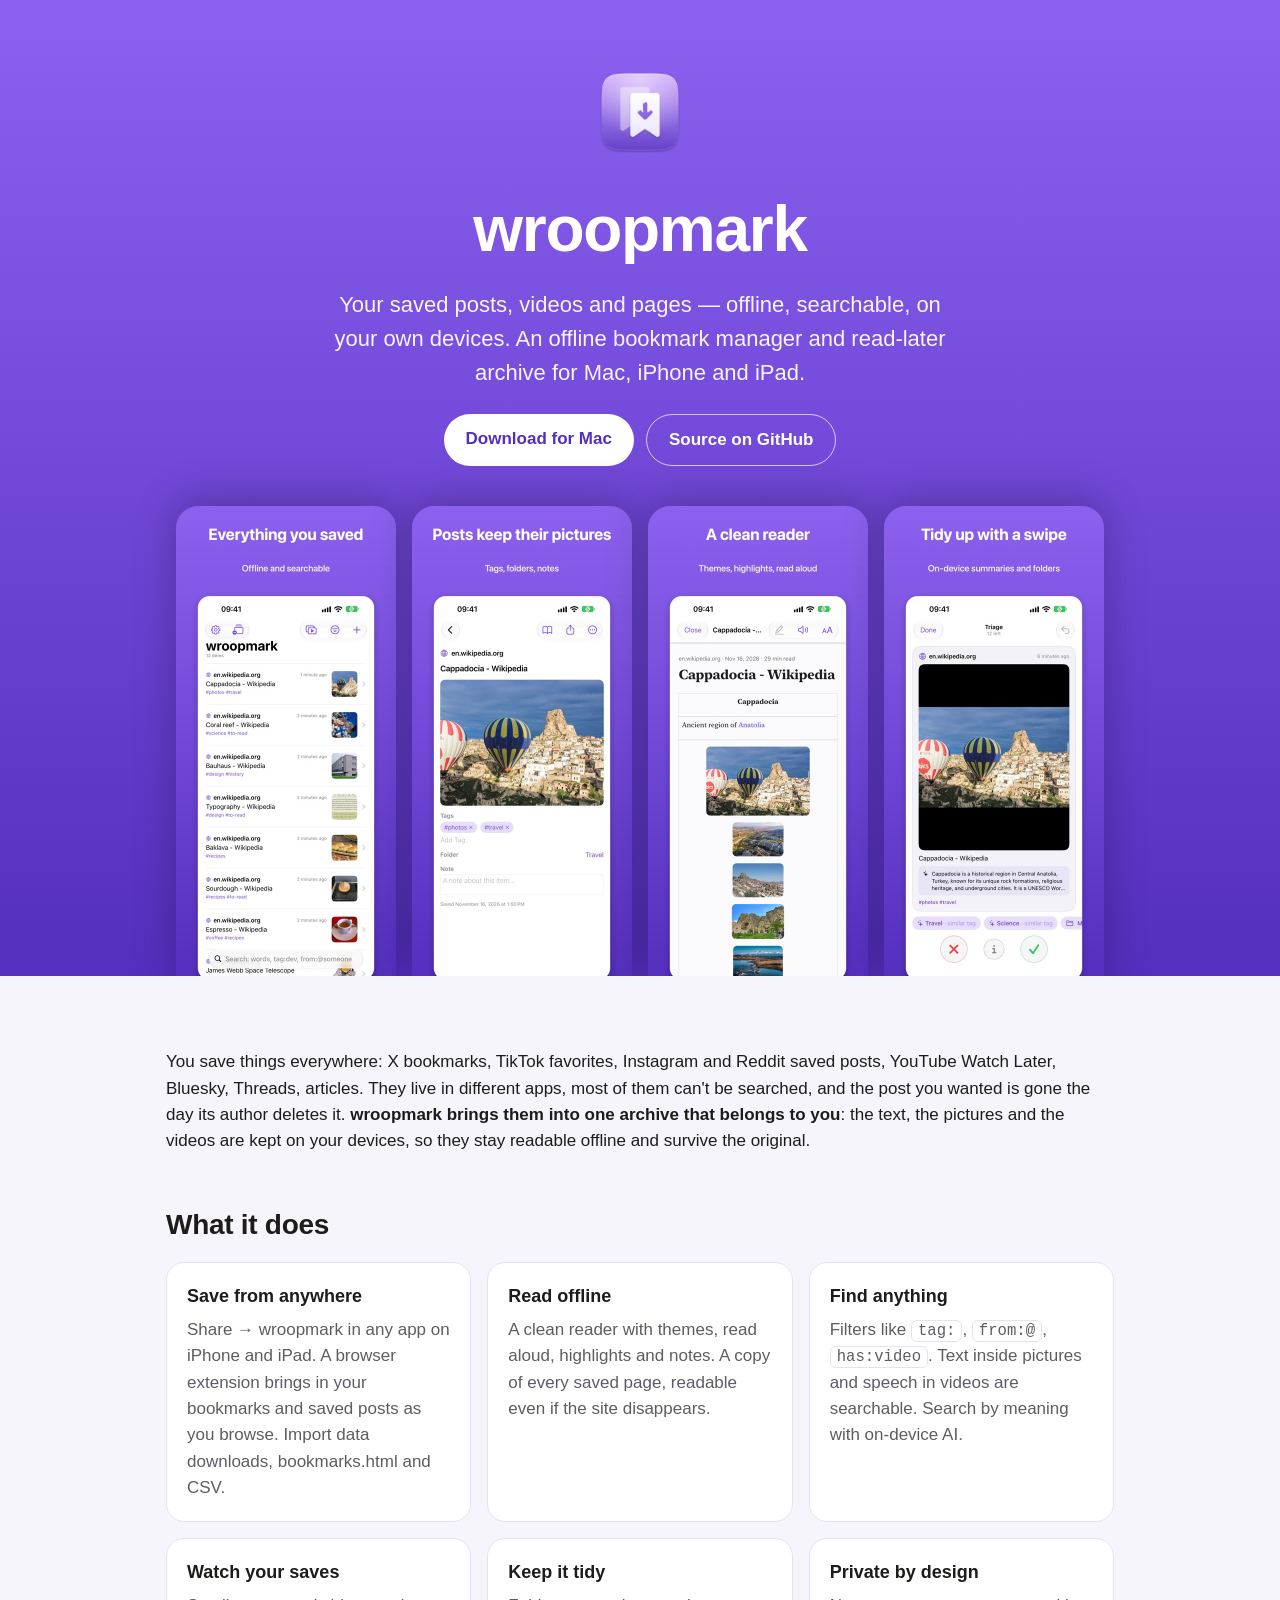
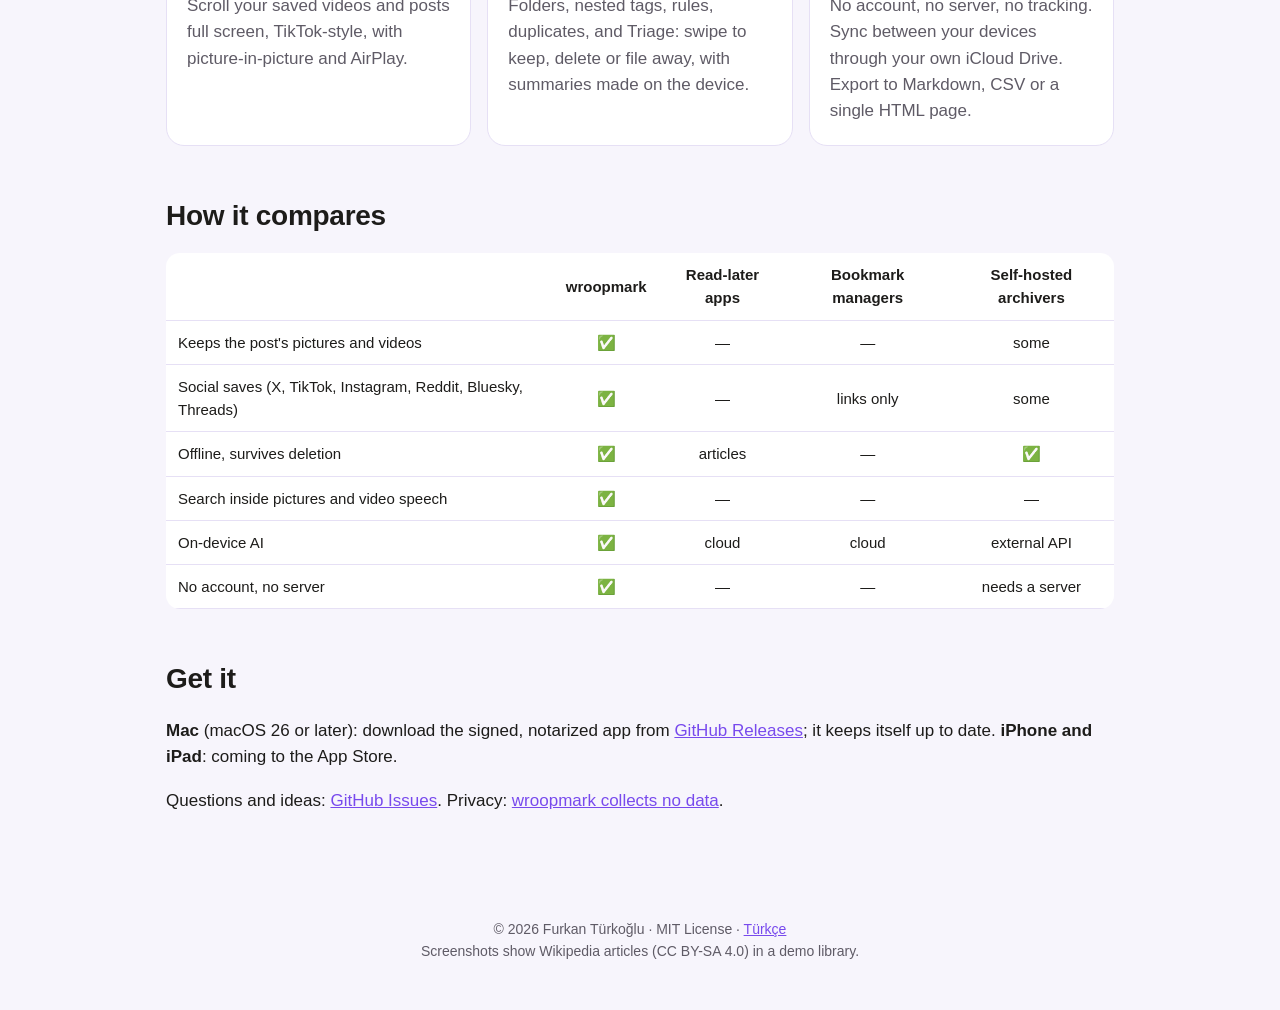
==== docs/index.html @ d764a19a "Landing page for GitHub Pages (English and Turkish) with SEO tags docs/index.html and docs/tr.html: " ====
<!doctype html>
<html lang="en">
<head>
<meta charset="utf-8">
<meta name="viewport" content="width=device-width, initial-scale=1">
<title>wroopmark — offline bookmark manager and read-later archive for Mac, iPhone and iPad</title>
<meta name="description" content="Save posts, videos, articles and pictures from any app into one archive on your own devices. Offline, searchable (even text in pictures), with on-device AI. No account, no server.">
<link rel="canonical" href="https://f0rknturkoglu.github.io/wroopmark/">
<link rel="alternate" hreflang="en" href="https://f0rknturkoglu.github.io/wroopmark/">
<link rel="alternate" hreflang="tr" href="https://f0rknturkoglu.github.io/wroopmark/tr.html">
<link rel="icon" href="logo.png">
<meta name="theme-color" content="#784AED">
<meta property="og:type" content="website">
<meta property="og:site_name" content="wroopmark">
<meta property="og:title" content="wroopmark — your saved posts, offline and searchable">
<meta property="og:description" content="One archive for what you save on X, TikTok, Instagram, Reddit, YouTube, Bluesky, Threads and the web. On your Mac, iPhone and iPad. No account, no server.">
<meta property="og:url" content="https://f0rknturkoglu.github.io/wroopmark/">
<meta property="og:image" content="https://f0rknturkoglu.github.io/wroopmark/images/social-preview.png">
<meta property="og:image:width" content="1280">
<meta property="og:image:height" content="640">
<meta name="twitter:card" content="summary_large_image">
<meta name="twitter:title" content="wroopmark — your saved posts, offline and searchable">
<meta name="twitter:description" content="Save posts, videos and articles from any app into an archive on your own devices. Offline, searchable, private.">
<meta name="twitter:image" content="https://f0rknturkoglu.github.io/wroopmark/images/social-preview.png">
<script type="application/ld+json">
{
  "@context": "https://schema.org",
  "@type": "SoftwareApplication",
  "name": "wroopmark",
  "applicationCategory": "ProductivityApplication",
  "operatingSystem": "macOS 26, iOS 26, iPadOS 26",
  "description": "An offline bookmark manager and read-later archive: saves posts, videos, articles and pictures from any app to your own devices, searchable offline with on-device AI.",
  "url": "https://f0rknturkoglu.github.io/wroopmark/",
  "downloadUrl": "https://github.com/f0rknturkoglu/wroopmark/releases/latest",
  "image": "https://f0rknturkoglu.github.io/wroopmark/images/social-preview.png",
  "license": "https://opensource.org/licenses/MIT",
  "author": { "@type": "Person", "name": "Furkan Türkoğlu" }
}
</script>
<style>
  :root { --accent: #784AED; --top: #8C61F0; --bottom: #542EBD; --ink: #1D1C1A; --muted: #5F5B66; --card: #FFFFFF; --bg: #F7F5FC; --line: #E6E0F5; }
  @media (prefers-color-scheme: dark) {
    :root { --ink: #F1EEF8; --muted: #A9A3B6; --card: #1E1B26; --bg: #13111A; --line: #2C2838; }
  }
  * { box-sizing: border-box; }
  body { margin: 0; background: var(--bg); color: var(--ink); font: 17px/1.55 -apple-system, BlinkMacSystemFont, "SF Pro Text", "Segoe UI", Roboto, sans-serif; }
  a { color: var(--accent); }
  header { background: linear-gradient(180deg, var(--top), var(--bottom)); color: #fff; text-align: center; padding: 64px 16px 0; overflow: hidden; }
  header img.logo { width: 96px; height: 96px; }
  h1 { font-size: clamp(36px, 7vw, 64px); margin: 12px 0 8px; letter-spacing: -0.02em; }
  header p.lead { font-size: clamp(18px, 3.2vw, 22px); max-width: 640px; margin: 0 auto 24px; opacity: 0.94; }
  .cta { display: inline-flex; gap: 12px; flex-wrap: wrap; justify-content: center; margin-bottom: 40px; }
  .cta a { color: var(--bottom); background: #fff; padding: 12px 22px; border-radius: 999px; font-weight: 600; text-decoration: none; }
  .cta a.ghost { color: #fff; background: transparent; border: 1.5px solid rgba(255,255,255,0.7); }
  .shots { display: flex; gap: 16px; justify-content: center; margin: 0 auto -8px; max-width: 980px; }
  .shots img { width: min(22vw, 220px); border-radius: 22px 22px 0 0; box-shadow: 0 -6px 40px rgba(0,0,0,0.25); }
  main { max-width: 980px; margin: 0 auto; padding: 56px 16px; }
  h2 { font-size: 28px; margin: 48px 0 16px; letter-spacing: -0.01em; }
  .grid { display: grid; grid-template-columns: repeat(auto-fit, minmax(260px, 1fr)); gap: 16px; }
  .card { background: var(--card); border: 1px solid var(--line); border-radius: 18px; padding: 20px; }
  .card h3 { margin: 0 0 6px; font-size: 18px; }
  .card p { margin: 0; color: var(--muted); }
  table { width: 100%; border-collapse: collapse; background: var(--card); border-radius: 14px; overflow: hidden; font-size: 15px; }
  th, td { padding: 10px 12px; border-bottom: 1px solid var(--line); text-align: center; }
  th:first-child, td:first-child { text-align: left; }
  .table-wrap { overflow-x: auto; }
  code { background: var(--card); border: 1px solid var(--line); padding: 1px 6px; border-radius: 6px; font-size: 0.92em; }
  footer { text-align: center; color: var(--muted); font-size: 14px; padding: 32px 16px 48px; }
  @media (max-width: 640px) { .shots img:nth-child(n+3) { display: none; } .shots img { width: 42vw; } }
</style>
</head>
<body>
<header>
  <img class="logo" src="logo.png" alt="wroopmark app icon">
  <h1>wroopmark</h1>
  <p class="lead">Your saved posts, videos and pages — offline, searchable, on your own devices. An offline bookmark manager and read-later archive for Mac, iPhone and iPad.</p>
  <div class="cta">
    <a href="https://github.com/f0rknturkoglu/wroopmark/releases/latest">Download for Mac</a>
    <a class="ghost" href="https://github.com/f0rknturkoglu/wroopmark">Source on GitHub</a>
  </div>
  <div class="shots">
    <img src="images/en-iphone-1-list.jpg" alt="The wroopmark library on iPhone" loading="lazy">
    <img src="images/en-iphone-2-item.jpg" alt="A saved post with its picture, tags and folder" loading="lazy">
    <img src="images/en-iphone-3-reader.jpg" alt="The clean offline reader" loading="lazy">
    <img src="images/en-iphone-4-triage.jpg" alt="Triage with on-device summaries" loading="lazy">
  </div>
</header>

<main>
  <p>You save things everywhere: X bookmarks, TikTok favorites, Instagram and Reddit saved posts, YouTube Watch Later, Bluesky, Threads, articles. They live in different apps, most of them can't be searched, and the post you wanted is gone the day its author deletes it. <b>wroopmark brings them into one archive that belongs to you</b>: the text, the pictures and the videos are kept on your devices, so they stay readable offline and survive the original.</p>

  <h2>What it does</h2>
  <div class="grid">
    <div class="card"><h3>Save from anywhere</h3><p>Share → wroopmark in any app on iPhone and iPad. A browser extension brings in your bookmarks and saved posts as you browse. Import data downloads, bookmarks.html and CSV.</p></div>
    <div class="card"><h3>Read offline</h3><p>A clean reader with themes, read aloud, highlights and notes. A copy of every saved page, readable even if the site disappears.</p></div>
    <div class="card"><h3>Find anything</h3><p>Filters like <code>tag:</code>, <code>from:@</code>, <code>has:video</code>. Text inside pictures and speech in videos are searchable. Search by meaning with on-device AI.</p></div>
    <div class="card"><h3>Watch your saves</h3><p>Scroll your saved videos and posts full screen, TikTok-style, with picture-in-picture and AirPlay.</p></div>
    <div class="card"><h3>Keep it tidy</h3><p>Folders, nested tags, rules, duplicates, and Triage: swipe to keep, delete or file away, with summaries made on the device.</p></div>
    <div class="card"><h3>Private by design</h3><p>No account, no server, no tracking. Sync between your devices through your own iCloud Drive. Export to Markdown, CSV or a single HTML page.</p></div>
  </div>

  <h2>How it compares</h2>
  <div class="table-wrap">
  <table>
    <tr><th></th><th>wroopmark</th><th>Read-later apps</th><th>Bookmark managers</th><th>Self-hosted archivers</th></tr>
    <tr><td>Keeps the post's pictures and videos</td><td>✅</td><td>—</td><td>—</td><td>some</td></tr>
    <tr><td>Social saves (X, TikTok, Instagram, Reddit, Bluesky, Threads)</td><td>✅</td><td>—</td><td>links only</td><td>some</td></tr>
    <tr><td>Offline, survives deletion</td><td>✅</td><td>articles</td><td>—</td><td>✅</td></tr>
    <tr><td>Search inside pictures and video speech</td><td>✅</td><td>—</td><td>—</td><td>—</td></tr>
    <tr><td>On-device AI</td><td>✅</td><td>cloud</td><td>cloud</td><td>external API</td></tr>
    <tr><td>No account, no server</td><td>✅</td><td>—</td><td>—</td><td>needs a server</td></tr>
  </table>
  </div>

  <h2>Get it</h2>
  <p><b>Mac</b> (macOS 26 or later): download the signed, notarized app from <a href="https://github.com/f0rknturkoglu/wroopmark/releases/latest">GitHub Releases</a>; it keeps itself up to date. <b>iPhone and iPad</b>: coming to the App Store.</p>
  <p>Questions and ideas: <a href="https://github.com/f0rknturkoglu/wroopmark/issues">GitHub Issues</a>. Privacy: <a href="https://github.com/f0rknturkoglu/wroopmark/blob/main/PRIVACY.md">wroopmark collects no data</a>.</p>
</main>

<footer>
  © 2026 Furkan Türkoğlu · MIT License · <a href="tr.html">Türkçe</a><br>
  Screenshots show Wikipedia articles (CC BY-SA 4.0) in a demo library.
</footer>
</body>
</html>
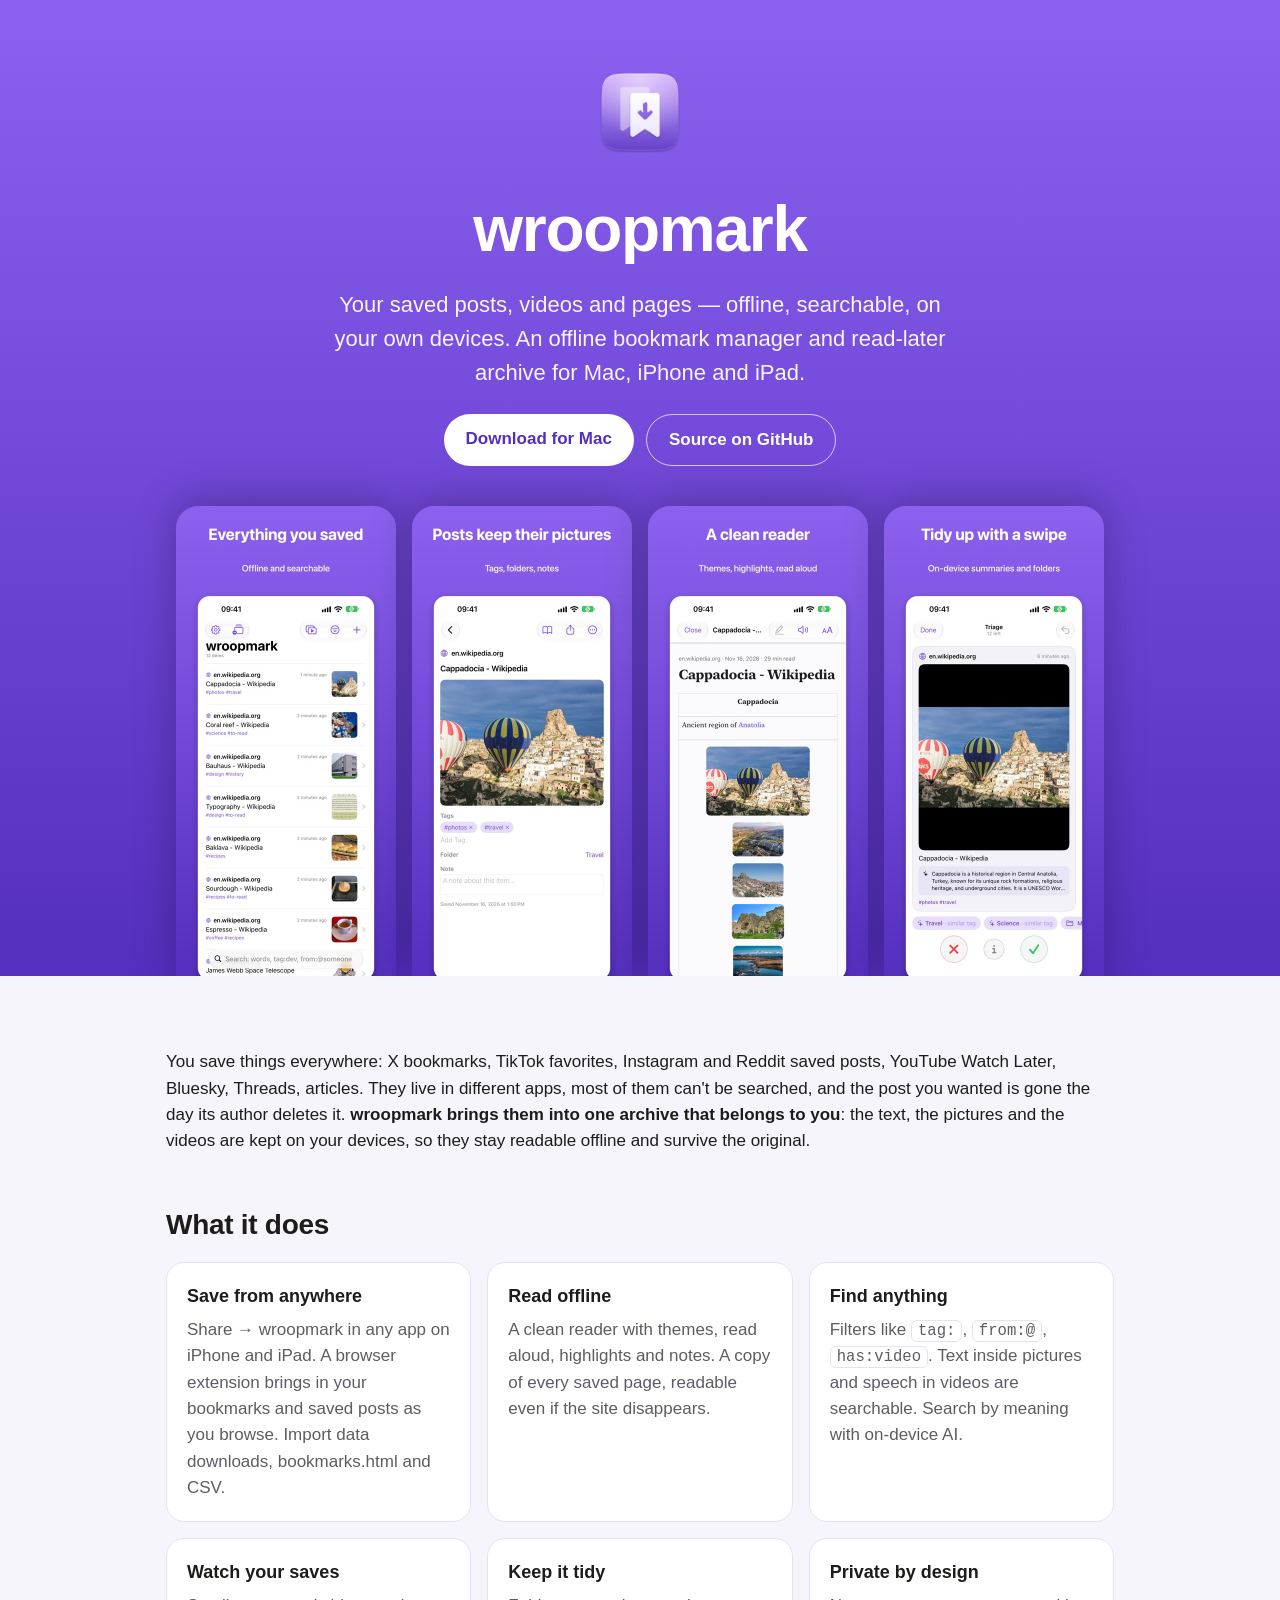
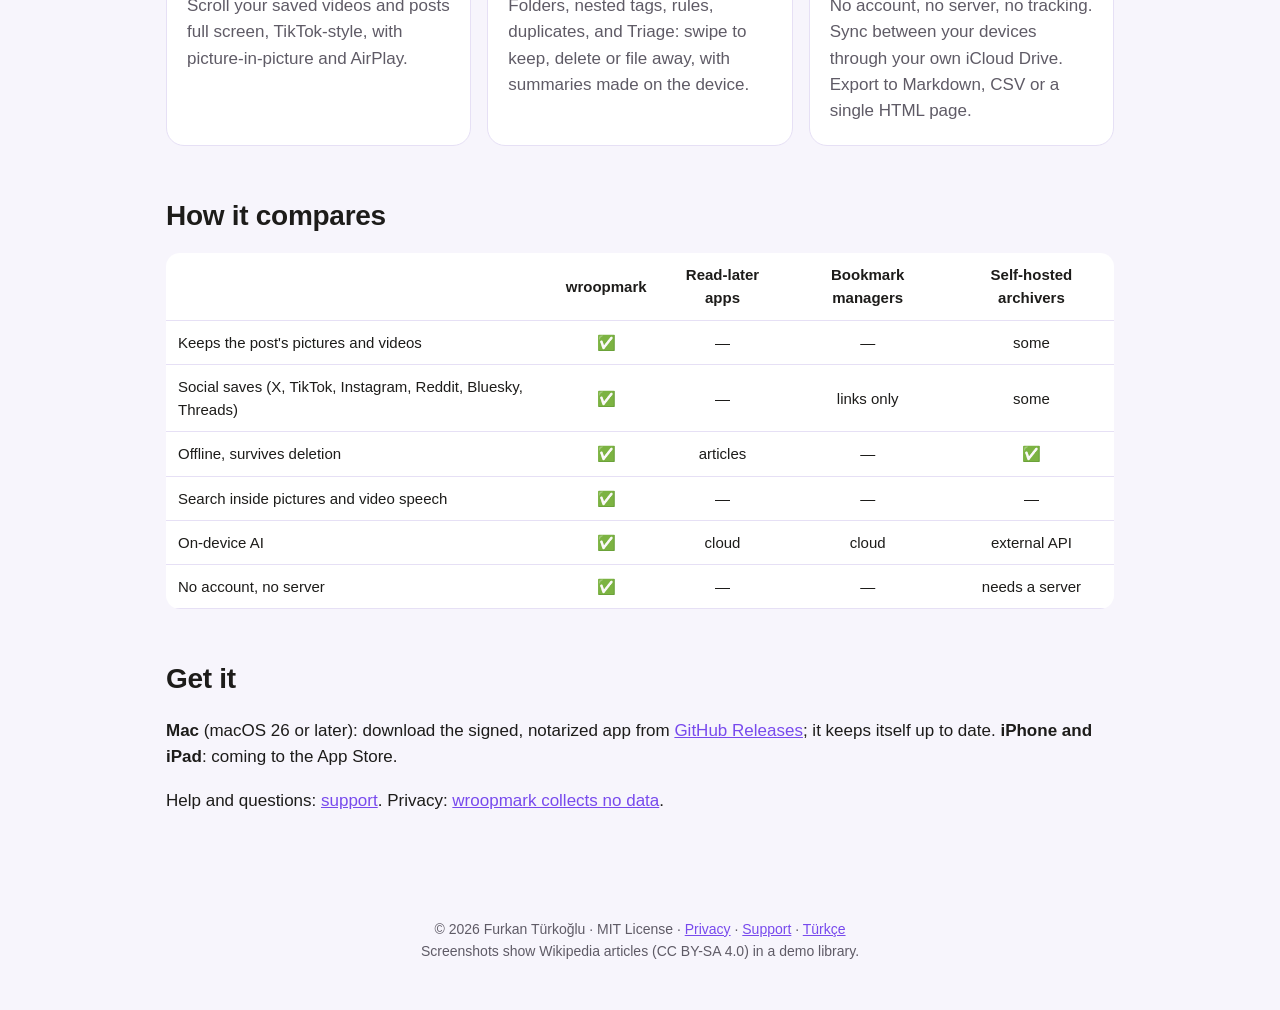
==== commit d9bd5742: "Privacy and support pages on the site; app and store link to them The store listing and the iPhone's" ====
--- a/docs/index.html
+++ b/docs/index.html
@@ -114,11 +114,11 @@
 
   <h2>Get it</h2>
   <p><b>Mac</b> (macOS 26 or later): download the signed, notarized app from <a href="https://github.com/f0rknturkoglu/wroopmark/releases/latest">GitHub Releases</a>; it keeps itself up to date. <b>iPhone and iPad</b>: coming to the App Store.</p>
-  <p>Questions and ideas: <a href="https://github.com/f0rknturkoglu/wroopmark/issues">GitHub Issues</a>. Privacy: <a href="https://github.com/f0rknturkoglu/wroopmark/blob/main/PRIVACY.md">wroopmark collects no data</a>.</p>
+  <p>Help and questions: <a href="support.html">support</a>. Privacy: <a href="privacy.html">wroopmark collects no data</a>.</p>
 </main>
 
 <footer>
-  © 2026 Furkan Türkoğlu · MIT License · <a href="tr.html">Türkçe</a><br>
+  © 2026 Furkan Türkoğlu · MIT License · <a href="privacy.html">Privacy</a> · <a href="support.html">Support</a> · <a href="tr.html">Türkçe</a><br>
   Screenshots show Wikipedia articles (CC BY-SA 4.0) in a demo library.
 </footer>
 </body>
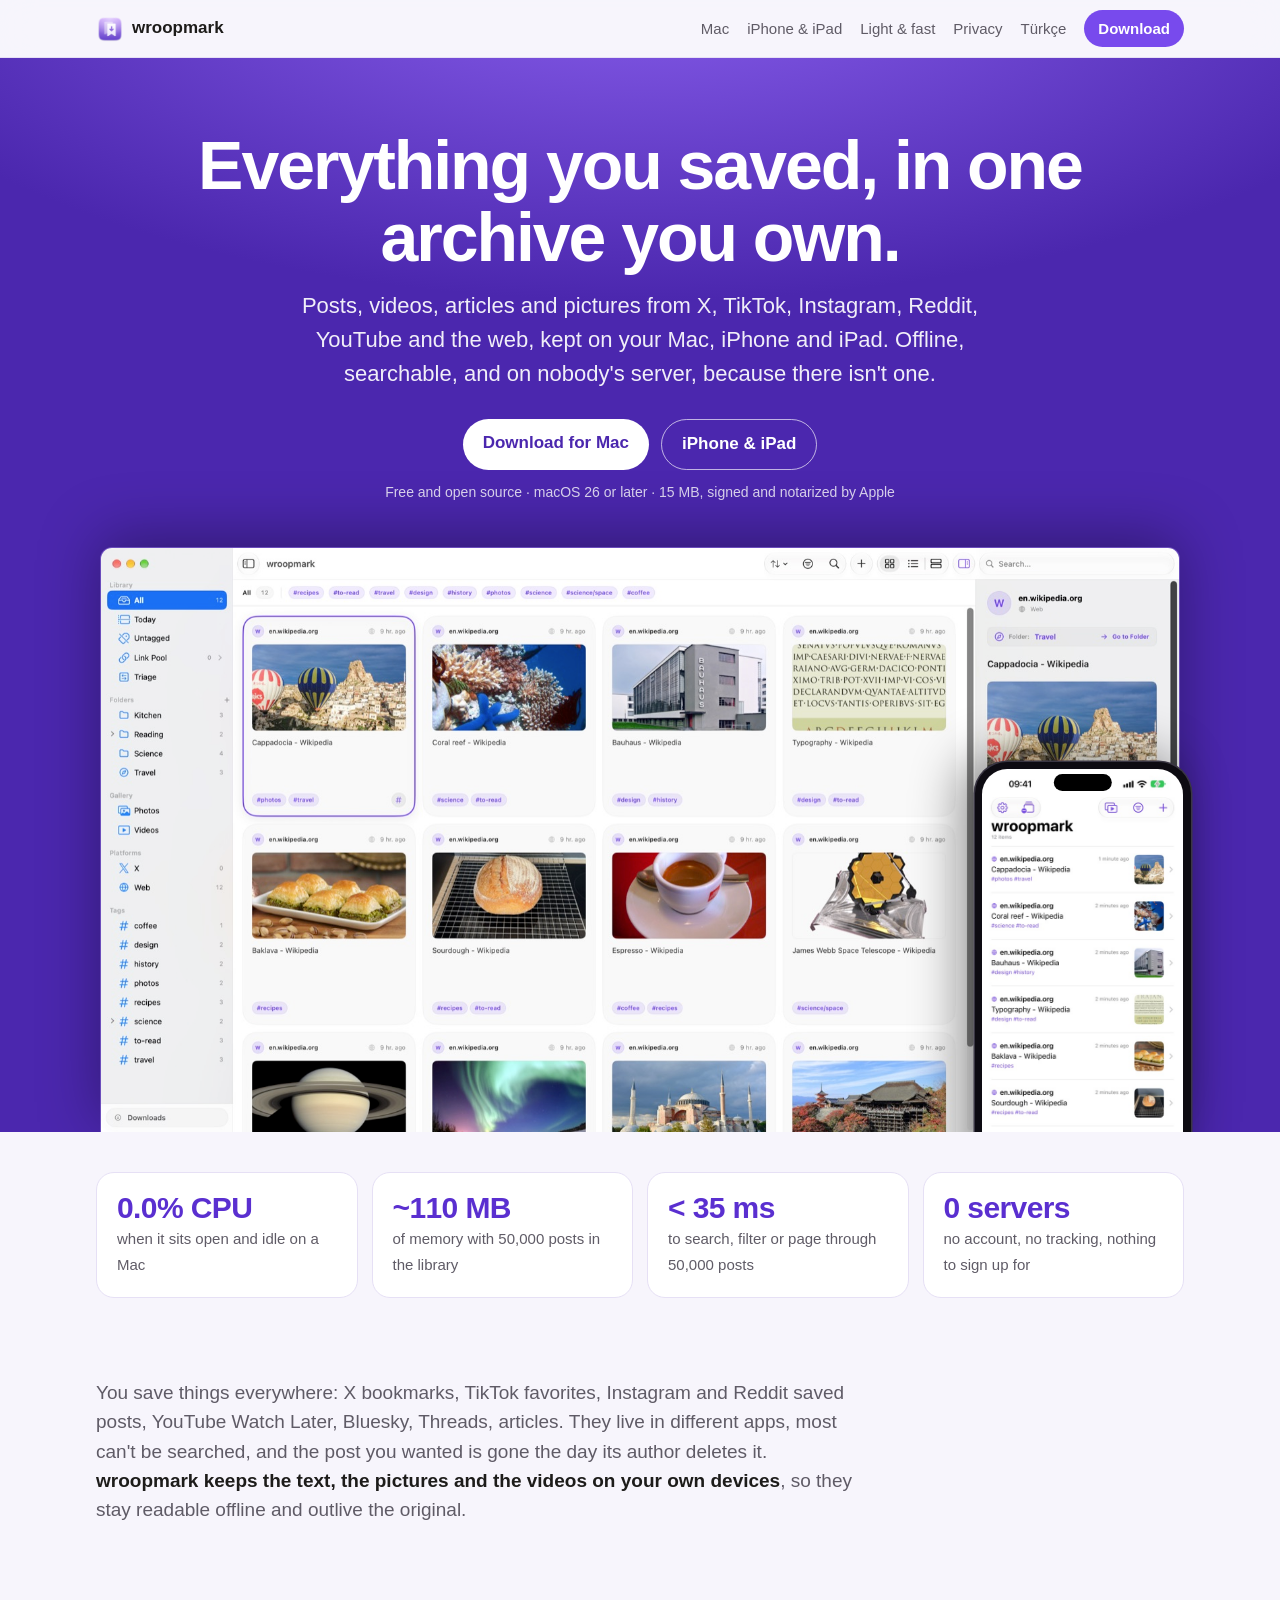
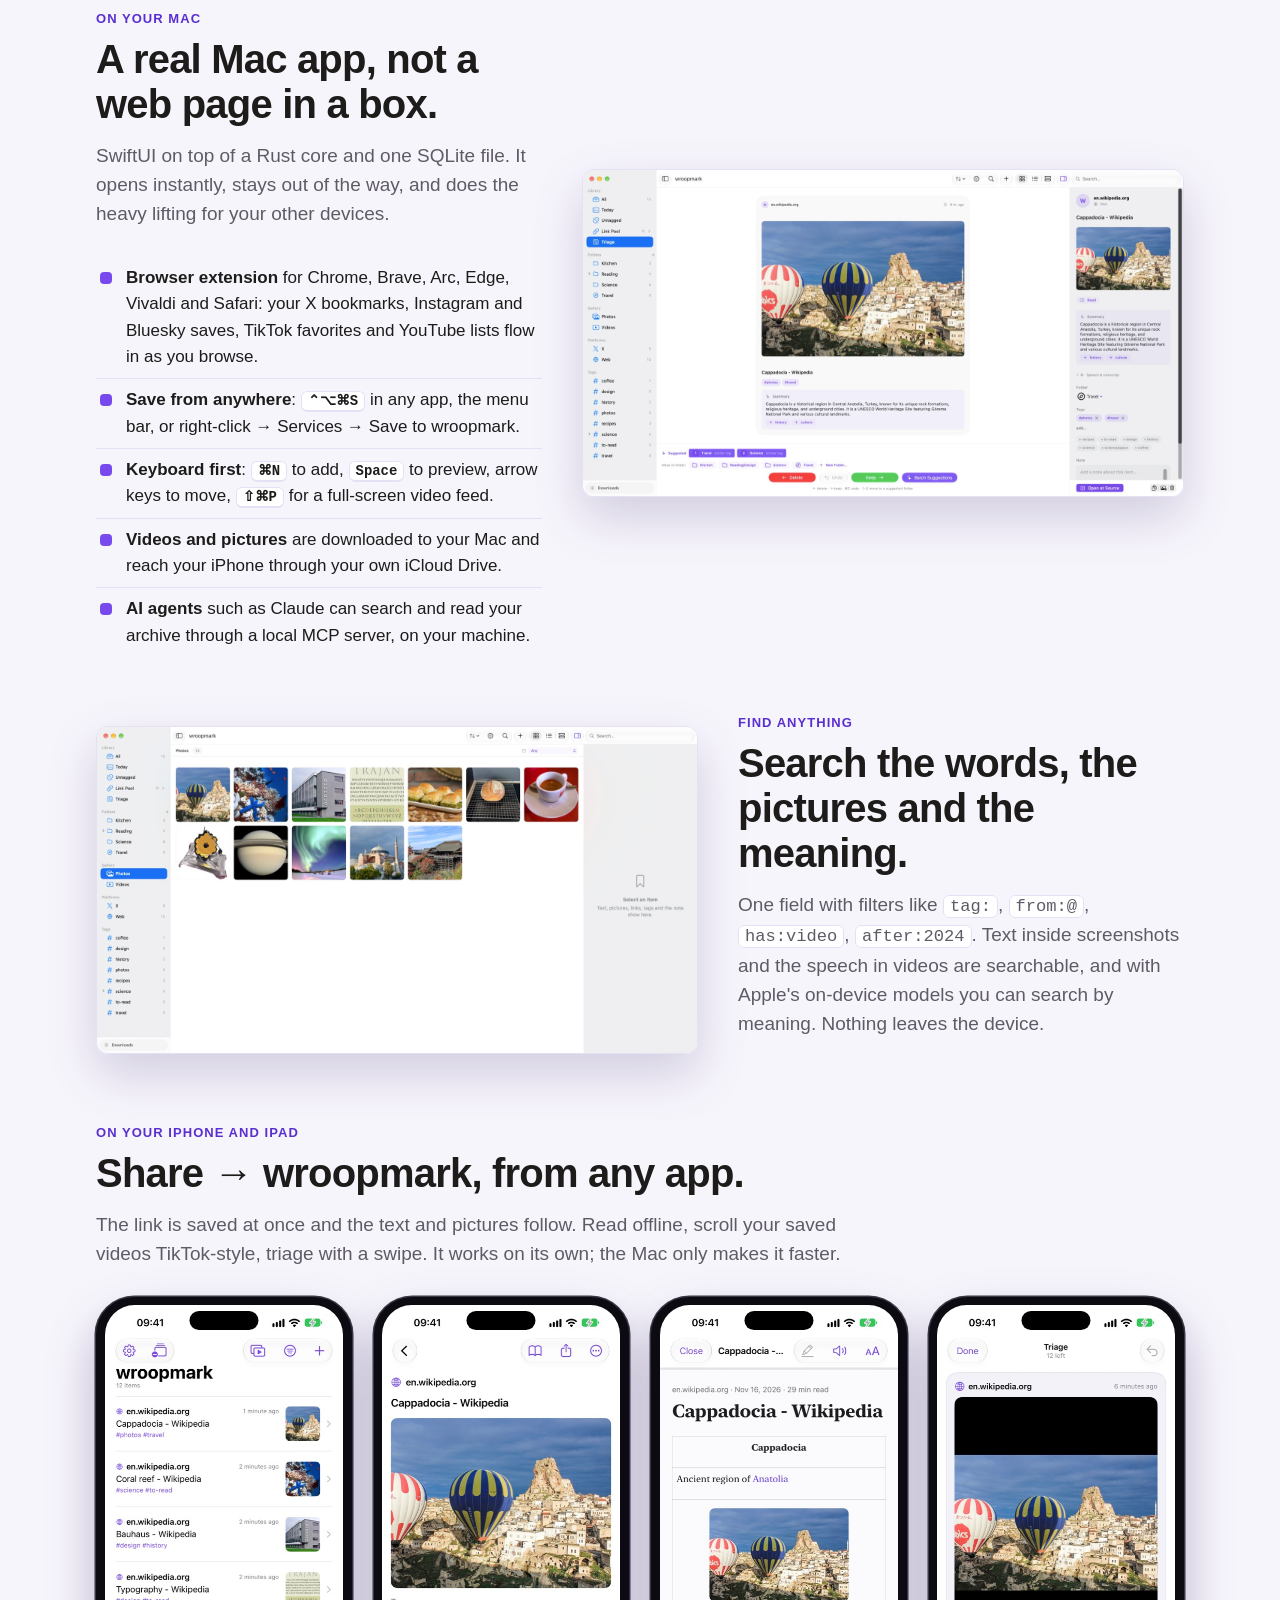
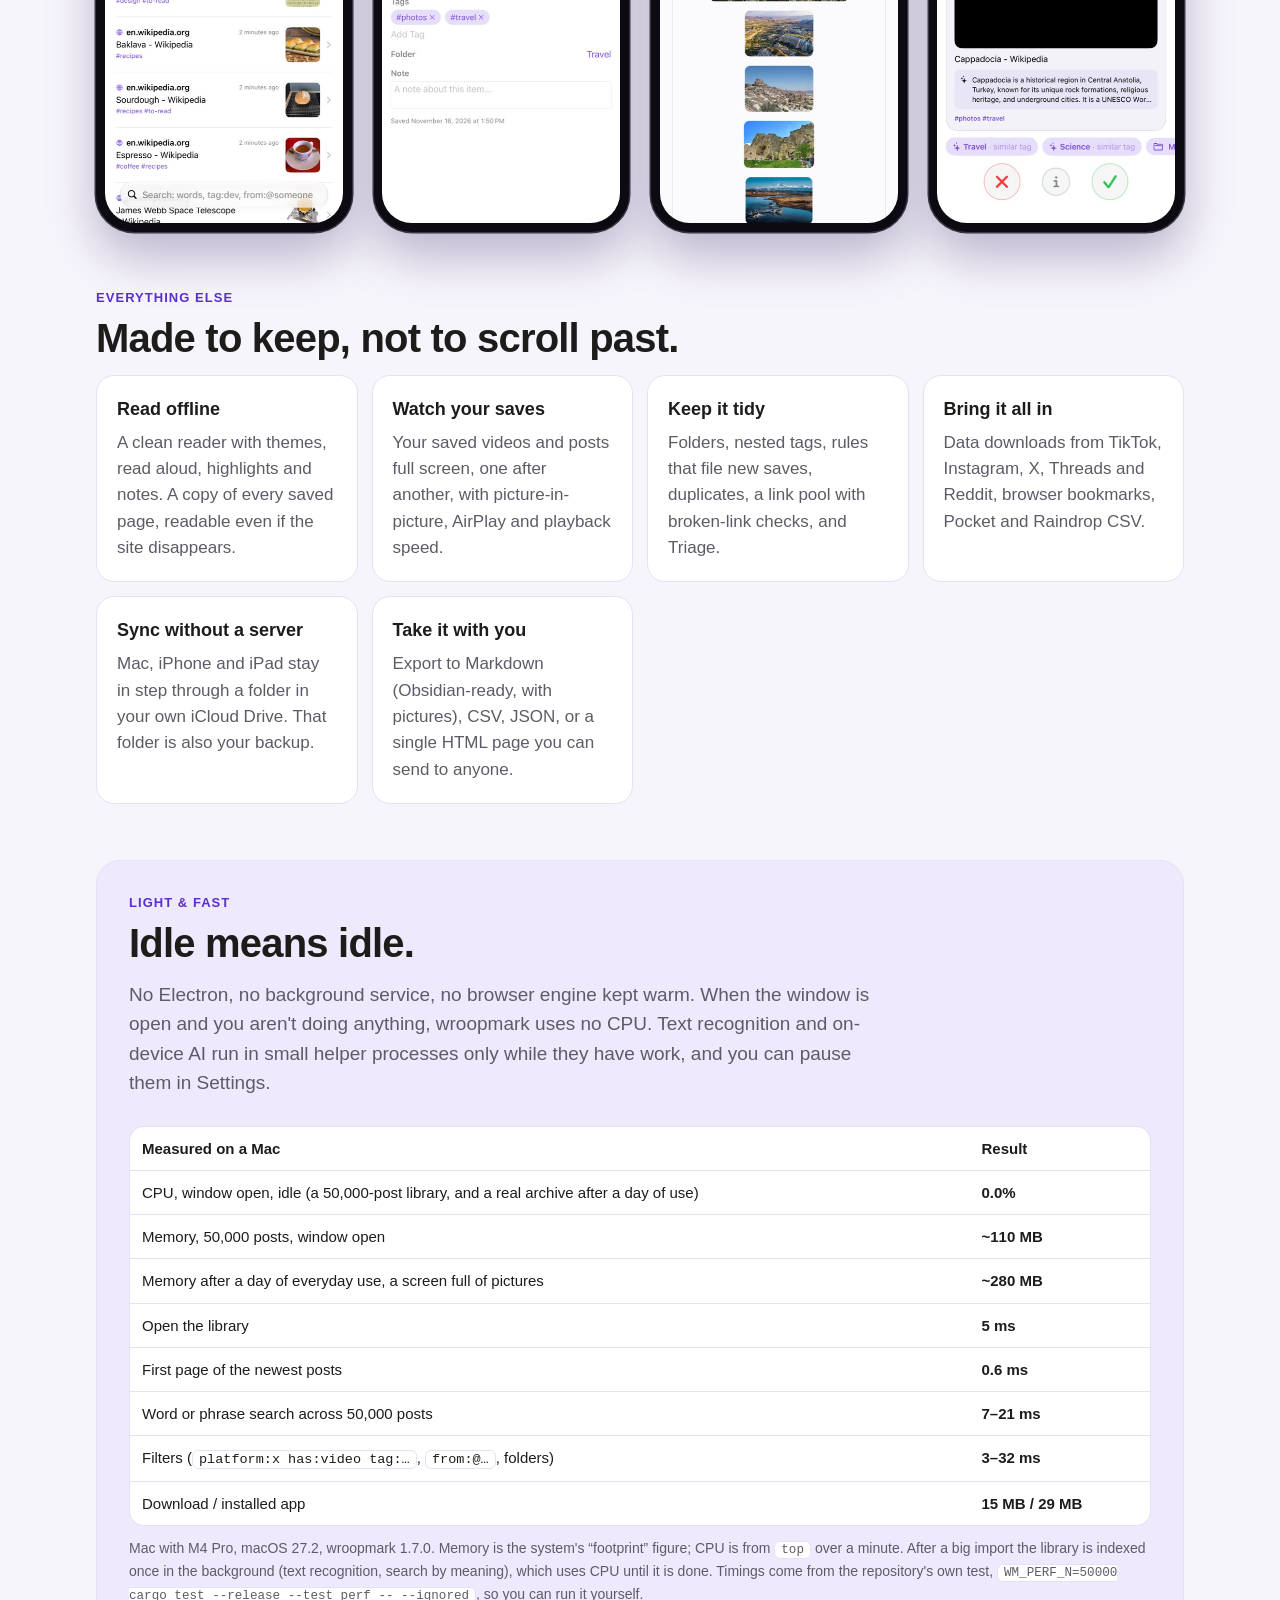
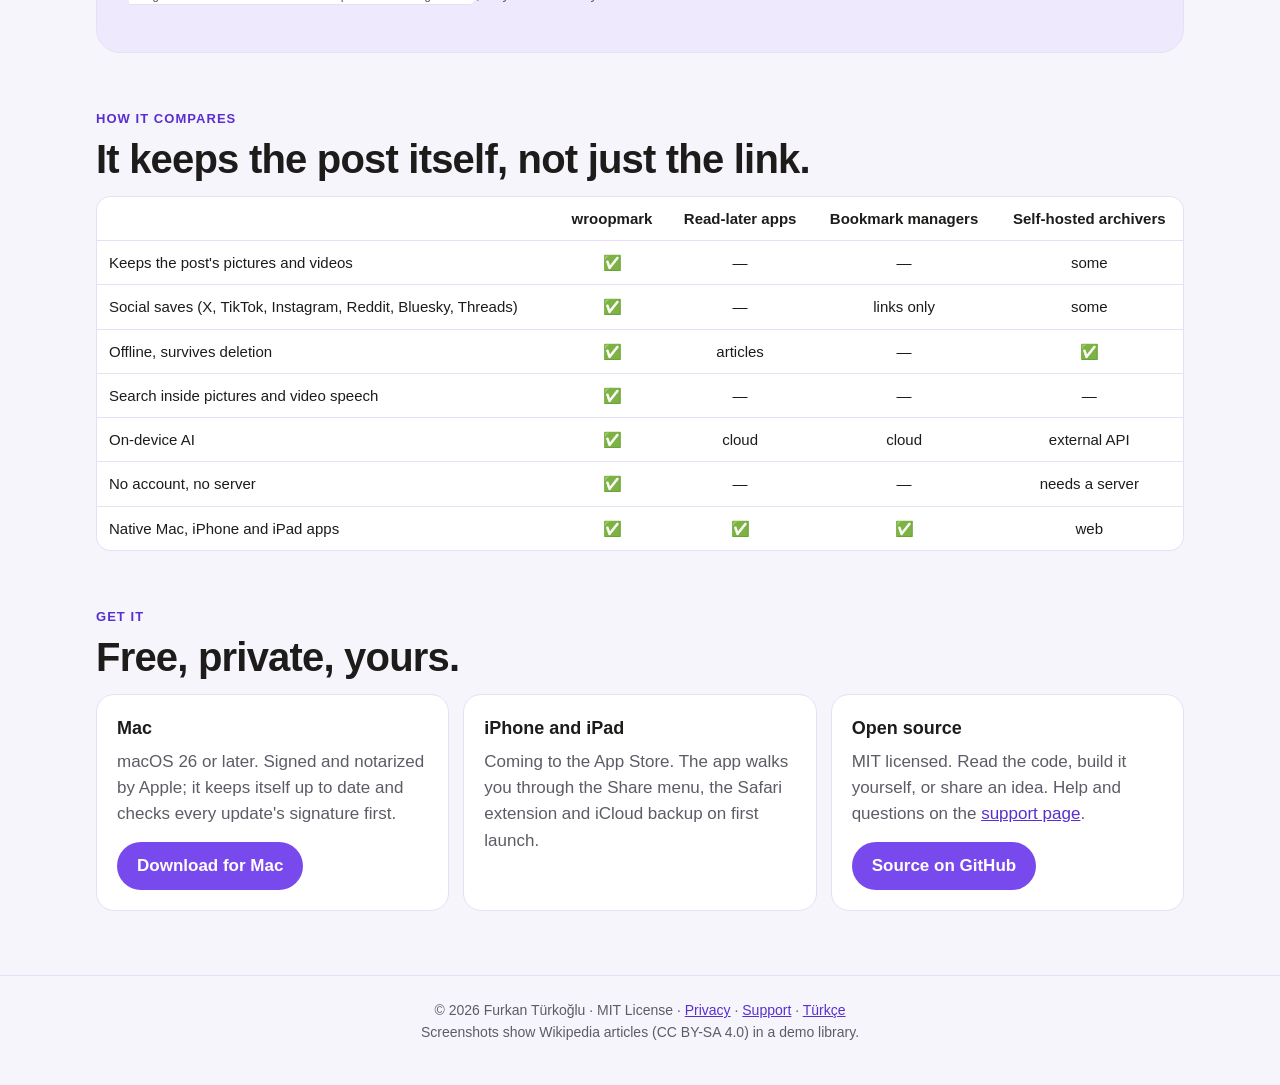
==== commit 9f2360c1: "Site and README: the Mac app, measured speed and memory The landing page shows the Mac app (light th" ====
--- a/docs/index.html
+++ b/docs/index.html
@@ -4,23 +4,24 @@
 <meta charset="utf-8">
 <meta name="viewport" content="width=device-width, initial-scale=1">
 <title>wroopmark — offline bookmark manager and read-later archive for Mac, iPhone and iPad</title>
-<meta name="description" content="Save posts, videos, articles and pictures from any app into one archive on your own devices. Offline, searchable (even text in pictures), with on-device AI. No account, no server.">
+<meta name="description" content="Save posts, videos, articles and pictures from any app into one archive on your own devices. A native Mac app that sits at 0% CPU when idle, plus iPhone and iPad. Offline, searchable, no account, no server.">
 <link rel="canonical" href="https://f0rknturkoglu.github.io/wroopmark/">
 <link rel="alternate" hreflang="en" href="https://f0rknturkoglu.github.io/wroopmark/">
 <link rel="alternate" hreflang="tr" href="https://f0rknturkoglu.github.io/wroopmark/tr.html">
 <link rel="icon" href="logo.png">
+<link rel="stylesheet" href="site.css">
 <meta name="theme-color" content="#784AED">
 <meta property="og:type" content="website">
 <meta property="og:site_name" content="wroopmark">
 <meta property="og:title" content="wroopmark — your saved posts, offline and searchable">
-<meta property="og:description" content="One archive for what you save on X, TikTok, Instagram, Reddit, YouTube, Bluesky, Threads and the web. On your Mac, iPhone and iPad. No account, no server.">
+<meta property="og:description" content="One archive for what you save on X, TikTok, Instagram, Reddit, YouTube, Bluesky, Threads and the web. Native on Mac, iPhone and iPad. No account, no server.">
 <meta property="og:url" content="https://f0rknturkoglu.github.io/wroopmark/">
 <meta property="og:image" content="https://f0rknturkoglu.github.io/wroopmark/images/social-preview.png">
 <meta property="og:image:width" content="1280">
 <meta property="og:image:height" content="640">
 <meta name="twitter:card" content="summary_large_image">
 <meta name="twitter:title" content="wroopmark — your saved posts, offline and searchable">
-<meta name="twitter:description" content="Save posts, videos and articles from any app into an archive on your own devices. Offline, searchable, private.">
+<meta name="twitter:description" content="Save posts, videos and articles from any app into an archive on your own devices. Native, light, offline, private.">
 <meta name="twitter:image" content="https://f0rknturkoglu.github.io/wroopmark/images/social-preview.png">
 <script type="application/ld+json">
 {
@@ -32,93 +33,161 @@
   "description": "An offline bookmark manager and read-later archive: saves posts, videos, articles and pictures from any app to your own devices, searchable offline with on-device AI.",
   "url": "https://f0rknturkoglu.github.io/wroopmark/",
   "downloadUrl": "https://github.com/f0rknturkoglu/wroopmark/releases/latest",
-  "image": "https://f0rknturkoglu.github.io/wroopmark/images/social-preview.png",
+  "softwareVersion": "1.7.0",
+  "fileSize": "15MB",
+  "offers": { "@type": "Offer", "price": "0", "priceCurrency": "USD" },
+  "image": "https://f0rknturkoglu.github.io/wroopmark/images/en-mac-1-library.jpg",
+  "screenshot": ["https://f0rknturkoglu.github.io/wroopmark/images/en-mac-1-library.jpg", "https://f0rknturkoglu.github.io/wroopmark/images/en-iphone-1-list.jpg"],
   "license": "https://opensource.org/licenses/MIT",
   "author": { "@type": "Person", "name": "Furkan Türkoğlu" }
 }
 </script>
-<style>
-  :root { --accent: #784AED; --top: #8C61F0; --bottom: #542EBD; --ink: #1D1C1A; --muted: #5F5B66; --card: #FFFFFF; --bg: #F7F5FC; --line: #E6E0F5; }
-  @media (prefers-color-scheme: dark) {
-    :root { --ink: #F1EEF8; --muted: #A9A3B6; --card: #1E1B26; --bg: #13111A; --line: #2C2838; }
-  }
-  * { box-sizing: border-box; }
-  body { margin: 0; background: var(--bg); color: var(--ink); font: 17px/1.55 -apple-system, BlinkMacSystemFont, "SF Pro Text", "Segoe UI", Roboto, sans-serif; }
-  a { color: var(--accent); }
-  header { background: linear-gradient(180deg, var(--top), var(--bottom)); color: #fff; text-align: center; padding: 64px 16px 0; overflow: hidden; }
-  header img.logo { width: 96px; height: 96px; }
-  h1 { font-size: clamp(36px, 7vw, 64px); margin: 12px 0 8px; letter-spacing: -0.02em; }
-  header p.lead { font-size: clamp(18px, 3.2vw, 22px); max-width: 640px; margin: 0 auto 24px; opacity: 0.94; }
-  .cta { display: inline-flex; gap: 12px; flex-wrap: wrap; justify-content: center; margin-bottom: 40px; }
-  .cta a { color: var(--bottom); background: #fff; padding: 12px 22px; border-radius: 999px; font-weight: 600; text-decoration: none; }
-  .cta a.ghost { color: #fff; background: transparent; border: 1.5px solid rgba(255,255,255,0.7); }
-  .shots { display: flex; gap: 16px; justify-content: center; margin: 0 auto -8px; max-width: 980px; }
-  .shots img { width: min(22vw, 220px); border-radius: 22px 22px 0 0; box-shadow: 0 -6px 40px rgba(0,0,0,0.25); }
-  main { max-width: 980px; margin: 0 auto; padding: 56px 16px; }
-  h2 { font-size: 28px; margin: 48px 0 16px; letter-spacing: -0.01em; }
-  .grid { display: grid; grid-template-columns: repeat(auto-fit, minmax(260px, 1fr)); gap: 16px; }
-  .card { background: var(--card); border: 1px solid var(--line); border-radius: 18px; padding: 20px; }
-  .card h3 { margin: 0 0 6px; font-size: 18px; }
-  .card p { margin: 0; color: var(--muted); }
-  table { width: 100%; border-collapse: collapse; background: var(--card); border-radius: 14px; overflow: hidden; font-size: 15px; }
-  th, td { padding: 10px 12px; border-bottom: 1px solid var(--line); text-align: center; }
-  th:first-child, td:first-child { text-align: left; }
-  .table-wrap { overflow-x: auto; }
-  code { background: var(--card); border: 1px solid var(--line); padding: 1px 6px; border-radius: 6px; font-size: 0.92em; }
-  footer { text-align: center; color: var(--muted); font-size: 14px; padding: 32px 16px 48px; }
-  @media (max-width: 640px) { .shots img:nth-child(n+3) { display: none; } .shots img { width: 42vw; } }
-</style>
 </head>
 <body>
-<header>
-  <img class="logo" src="logo.png" alt="wroopmark app icon">
-  <h1>wroopmark</h1>
-  <p class="lead">Your saved posts, videos and pages — offline, searchable, on your own devices. An offline bookmark manager and read-later archive for Mac, iPhone and iPad.</p>
+<div class="bar"><div class="bar-in">
+  <a class="brand" href="./"><img src="logo.png" alt="">wroopmark</a>
+  <nav>
+    <a href="#mac">Mac</a>
+    <a href="#iphone">iPhone &amp; iPad</a>
+    <a href="#light">Light &amp; fast</a>
+    <a href="privacy.html">Privacy</a>
+    <a href="tr.html" hreflang="tr">Türkçe</a>
+  </nav>
+  <a class="btn small" href="https://github.com/f0rknturkoglu/wroopmark/releases/latest">Download</a>
+</div></div>
+
+<header class="hero">
+  <h1>Everything you saved, in one archive you own.</h1>
+  <p class="lead">Posts, videos, articles and pictures from X, TikTok, Instagram, Reddit, YouTube and the web, kept on your Mac, iPhone and iPad. Offline, searchable, and on nobody's server, because there isn't one.</p>
   <div class="cta">
-    <a href="https://github.com/f0rknturkoglu/wroopmark/releases/latest">Download for Mac</a>
-    <a class="ghost" href="https://github.com/f0rknturkoglu/wroopmark">Source on GitHub</a>
+    <a class="btn" href="https://github.com/f0rknturkoglu/wroopmark/releases/latest">Download for Mac</a>
+    <a class="btn ghost" href="#iphone">iPhone &amp; iPad</a>
   </div>
-  <div class="shots">
-    <img src="images/en-iphone-1-list.jpg" alt="The wroopmark library on iPhone" loading="lazy">
-    <img src="images/en-iphone-2-item.jpg" alt="A saved post with its picture, tags and folder" loading="lazy">
-    <img src="images/en-iphone-3-reader.jpg" alt="The clean offline reader" loading="lazy">
-    <img src="images/en-iphone-4-triage.jpg" alt="Triage with on-device summaries" loading="lazy">
+  <p class="cta-note">Free and open source · macOS 26 or later · 15 MB, signed and notarized by Apple</p>
+  <div class="stage">
+    <img class="mac" src="images/en-mac-1-library.jpg" width="1600" height="867" alt="wroopmark on Mac: a grid of saved pages with pictures and tags, and the selected item's summary, folder and tags on the right">
+    <div class="iphone phone"><div class="screen"><img src="images/en-screen-1-list.jpg" width="460" height="1000" alt="wroopmark on iPhone: the library list"></div></div>
   </div>
 </header>
 
+<div class="stats">
+  <div class="stat"><b>0.0% CPU</b><span>when it sits open and idle on a Mac</span></div>
+  <div class="stat"><b>~110 MB</b><span>of memory with 50,000 posts in the library</span></div>
+  <div class="stat"><b>&lt; 35 ms</b><span>to search, filter or page through 50,000 posts</span></div>
+  <div class="stat"><b>0 servers</b><span>no account, no tracking, nothing to sign up for</span></div>
+</div>
+
 <main>
-  <p>You save things everywhere: X bookmarks, TikTok favorites, Instagram and Reddit saved posts, YouTube Watch Later, Bluesky, Threads, articles. They live in different apps, most of them can't be searched, and the post you wanted is gone the day its author deletes it. <b>wroopmark brings them into one archive that belongs to you</b>: the text, the pictures and the videos are kept on your devices, so they stay readable offline and survive the original.</p>
+  <section>
+    <p class="intro">You save things everywhere: X bookmarks, TikTok favorites, Instagram and Reddit saved posts, YouTube Watch Later, Bluesky, Threads, articles. They live in different apps, most can't be searched, and the post you wanted is gone the day its author deletes it. <b style="color:var(--ink)">wroopmark keeps the text, the pictures and the videos on your own devices</b>, so they stay readable offline and outlive the original.</p>
+  </section>
 
-  <h2>What it does</h2>
-  <div class="grid">
-    <div class="card"><h3>Save from anywhere</h3><p>Share → wroopmark in any app on iPhone and iPad. A browser extension brings in your bookmarks and saved posts as you browse. Import data downloads, bookmarks.html and CSV.</p></div>
-    <div class="card"><h3>Read offline</h3><p>A clean reader with themes, read aloud, highlights and notes. A copy of every saved page, readable even if the site disappears.</p></div>
-    <div class="card"><h3>Find anything</h3><p>Filters like <code>tag:</code>, <code>from:@</code>, <code>has:video</code>. Text inside pictures and speech in videos are searchable. Search by meaning with on-device AI.</p></div>
-    <div class="card"><h3>Watch your saves</h3><p>Scroll your saved videos and posts full screen, TikTok-style, with picture-in-picture and AirPlay.</p></div>
-    <div class="card"><h3>Keep it tidy</h3><p>Folders, nested tags, rules, duplicates, and Triage: swipe to keep, delete or file away, with summaries made on the device.</p></div>
-    <div class="card"><h3>Private by design</h3><p>No account, no server, no tracking. Sync between your devices through your own iCloud Drive. Export to Markdown, CSV or a single HTML page.</p></div>
-  </div>
+  <section id="mac">
+    <div class="split">
+      <div class="text">
+        <p class="eyebrow">On your Mac</p>
+        <h2>A real Mac app, not a web page in a box.</h2>
+        <p class="intro">SwiftUI on top of a Rust core and one SQLite file. It opens instantly, stays out of the way, and does the heavy lifting for your other devices.</p>
+        <ul class="ticks">
+          <li><b>Browser extension</b> for Chrome, Brave, Arc, Edge, Vivaldi and Safari: your X bookmarks, Instagram and Bluesky saves, TikTok favorites and YouTube lists flow in as you browse.</li>
+          <li><b>Save from anywhere</b>: <kbd>⌃⌥⌘S</kbd> in any app, the menu bar, or right-click → Services → Save to wroopmark.</li>
+          <li><b>Keyboard first</b>: <kbd>⌘N</kbd> to add, <kbd>Space</kbd> to preview, arrow keys to move, <kbd>⇧⌘P</kbd> for a full-screen video feed.</li>
+          <li><b>Videos and pictures</b> are downloaded to your Mac and reach your iPhone through your own iCloud Drive.</li>
+          <li><b>AI agents</b> such as Claude can search and read your archive through a local MCP server, on your machine.</li>
+        </ul>
+      </div>
+      <img class="shot" src="images/en-mac-2-triage.jpg" width="1600" height="867" alt="Triage on Mac: one saved page at a time with an on-device summary, suggested folders, and Delete, Undo and Keep buttons" loading="lazy">
+    </div>
+  </section>
 
-  <h2>How it compares</h2>
-  <div class="table-wrap">
-  <table>
-    <tr><th></th><th>wroopmark</th><th>Read-later apps</th><th>Bookmark managers</th><th>Self-hosted archivers</th></tr>
-    <tr><td>Keeps the post's pictures and videos</td><td>✅</td><td>—</td><td>—</td><td>some</td></tr>
-    <tr><td>Social saves (X, TikTok, Instagram, Reddit, Bluesky, Threads)</td><td>✅</td><td>—</td><td>links only</td><td>some</td></tr>
-    <tr><td>Offline, survives deletion</td><td>✅</td><td>articles</td><td>—</td><td>✅</td></tr>
-    <tr><td>Search inside pictures and video speech</td><td>✅</td><td>—</td><td>—</td><td>—</td></tr>
-    <tr><td>On-device AI</td><td>✅</td><td>cloud</td><td>cloud</td><td>external API</td></tr>
-    <tr><td>No account, no server</td><td>✅</td><td>—</td><td>—</td><td>needs a server</td></tr>
-  </table>
-  </div>
+  <section>
+    <div class="split flip">
+      <div class="text">
+        <p class="eyebrow">Find anything</p>
+        <h2>Search the words, the pictures and the meaning.</h2>
+        <p class="intro">One field with filters like <code>tag:</code>, <code>from:@</code>, <code>has:video</code>, <code>after:2024</code>. Text inside screenshots and the speech in videos are searchable, and with Apple's on-device models you can search by meaning. Nothing leaves the device.</p>
+      </div>
+      <img class="shot" src="images/en-mac-3-gallery.jpg" width="1600" height="867" alt="The picture gallery on Mac: every saved picture in a grid" loading="lazy">
+    </div>
+  </section>
 
-  <h2>Get it</h2>
-  <p><b>Mac</b> (macOS 26 or later): download the signed, notarized app from <a href="https://github.com/f0rknturkoglu/wroopmark/releases/latest">GitHub Releases</a>; it keeps itself up to date. <b>iPhone and iPad</b>: coming to the App Store.</p>
-  <p>Help and questions: <a href="support.html">support</a>. Privacy: <a href="privacy.html">wroopmark collects no data</a>.</p>
+  <section id="iphone">
+    <p class="eyebrow">On your iPhone and iPad</p>
+    <h2>Share → wroopmark, from any app.</h2>
+    <p class="intro">The link is saved at once and the text and pictures follow. Read offline, scroll your saved videos TikTok-style, triage with a swipe. It works on its own; the Mac only makes it faster.</p>
+    <div class="phones">
+      <div class="iphone"><div class="screen"><img src="images/en-screen-1-list.jpg" width="460" height="1000" alt="The library list on iPhone" loading="lazy"></div></div>
+      <div class="iphone"><div class="screen"><img src="images/en-screen-2-item.jpg" width="460" height="1000" alt="A saved post with its picture, tags and folder" loading="lazy"></div></div>
+      <div class="iphone"><div class="screen"><img src="images/en-screen-3-reader.jpg" width="460" height="1000" alt="The clean offline reader" loading="lazy"></div></div>
+      <div class="iphone"><div class="screen"><img src="images/en-screen-4-triage.jpg" width="460" height="1000" alt="Triage with an on-device summary" loading="lazy"></div></div>
+    </div>
+  </section>
+
+  <section>
+    <p class="eyebrow">Everything else</p>
+    <h2>Made to keep, not to scroll past.</h2>
+    <div class="grid">
+      <div class="card"><h3>Read offline</h3><p>A clean reader with themes, read aloud, highlights and notes. A copy of every saved page, readable even if the site disappears.</p></div>
+      <div class="card"><h3>Watch your saves</h3><p>Your saved videos and posts full screen, one after another, with picture-in-picture, AirPlay and playback speed.</p></div>
+      <div class="card"><h3>Keep it tidy</h3><p>Folders, nested tags, rules that file new saves, duplicates, a link pool with broken-link checks, and Triage.</p></div>
+      <div class="card"><h3>Bring it all in</h3><p>Data downloads from TikTok, Instagram, X, Threads and Reddit, browser bookmarks, Pocket and Raindrop CSV.</p></div>
+      <div class="card"><h3>Sync without a server</h3><p>Mac, iPhone and iPad stay in step through a folder in your own iCloud Drive. That folder is also your backup.</p></div>
+      <div class="card"><h3>Take it with you</h3><p>Export to Markdown (Obsidian-ready, with pictures), CSV, JSON, or a single HTML page you can send to anyone.</p></div>
+    </div>
+  </section>
+
+  <section id="light">
+    <div class="light">
+      <p class="eyebrow">Light &amp; fast</p>
+      <h2>Idle means idle.</h2>
+      <p class="intro">No Electron, no background service, no browser engine kept warm. When the window is open and you aren't doing anything, wroopmark uses no CPU. Text recognition and on-device AI run in small helper processes only while they have work, and you can pause them in Settings.</p>
+      <div class="table-wrap">
+      <table>
+        <tr><th>Measured on a Mac</th><th>Result</th></tr>
+        <tr><td>CPU, window open, idle (a 50,000-post library, and a real archive after a day of use)</td><td class="n">0.0%</td></tr>
+        <tr><td>Memory, 50,000 posts, window open</td><td class="n">~110 MB</td></tr>
+        <tr><td>Memory after a day of everyday use, a screen full of pictures</td><td class="n">~280 MB</td></tr>
+        <tr><td>Open the library</td><td class="n">5 ms</td></tr>
+        <tr><td>First page of the newest posts</td><td class="n">0.6 ms</td></tr>
+        <tr><td>Word or phrase search across 50,000 posts</td><td class="n">7–21 ms</td></tr>
+        <tr><td>Filters (<code>platform:x has:video tag:…</code>, <code>from:@…</code>, folders)</td><td class="n">3–32 ms</td></tr>
+        <tr><td>Download / installed app</td><td class="n">15 MB / 29 MB</td></tr>
+      </table>
+      </div>
+      <p class="fine">Mac with M4 Pro, macOS 27.2, wroopmark 1.7.0. Memory is the system's “footprint” figure; CPU is from <code>top</code> over a minute. After a big import the library is indexed once in the background (text recognition, search by meaning), which uses CPU until it is done. Timings come from the repository's own test, <code>WM_PERF_N=50000 cargo test --release --test perf -- --ignored</code>, so you can run it yourself.</p>
+    </div>
+  </section>
+
+  <section>
+    <p class="eyebrow">How it compares</p>
+    <h2>It keeps the post itself, not just the link.</h2>
+    <div class="table-wrap">
+    <table class="compare">
+      <tr><th></th><th>wroopmark</th><th>Read-later apps</th><th>Bookmark managers</th><th>Self-hosted archivers</th></tr>
+      <tr><td>Keeps the post's pictures and videos</td><td>✅</td><td>—</td><td>—</td><td>some</td></tr>
+      <tr><td>Social saves (X, TikTok, Instagram, Reddit, Bluesky, Threads)</td><td>✅</td><td>—</td><td>links only</td><td>some</td></tr>
+      <tr><td>Offline, survives deletion</td><td>✅</td><td>articles</td><td>—</td><td>✅</td></tr>
+      <tr><td>Search inside pictures and video speech</td><td>✅</td><td>—</td><td>—</td><td>—</td></tr>
+      <tr><td>On-device AI</td><td>✅</td><td>cloud</td><td>cloud</td><td>external API</td></tr>
+      <tr><td>No account, no server</td><td>✅</td><td>—</td><td>—</td><td>needs a server</td></tr>
+      <tr><td>Native Mac, iPhone and iPad apps</td><td>✅</td><td>✅</td><td>✅</td><td>web</td></tr>
+    </table>
+    </div>
+  </section>
+
+  <section id="get">
+    <p class="eyebrow">Get it</p>
+    <h2>Free, private, yours.</h2>
+    <div class="get">
+      <div class="card"><h3>Mac</h3><p>macOS 26 or later. Signed and notarized by Apple; it keeps itself up to date and checks every update's signature first.</p><a class="btn" href="https://github.com/f0rknturkoglu/wroopmark/releases/latest">Download for Mac</a></div>
+      <div class="card"><h3>iPhone and iPad</h3><p>Coming to the App Store. The app walks you through the Share menu, the Safari extension and iCloud backup on first launch.</p></div>
+      <div class="card"><h3>Open source</h3><p>MIT licensed. Read the code, build it yourself, or share an idea. Help and questions on the <a href="support.html">support page</a>.</p><a class="btn" href="https://github.com/f0rknturkoglu/wroopmark">Source on GitHub</a></div>
+    </div>
+  </section>
 </main>
 
 <footer>
-  © 2026 Furkan Türkoğlu · MIT License · <a href="privacy.html">Privacy</a> · <a href="support.html">Support</a> · <a href="tr.html">Türkçe</a><br>
+  © 2026 Furkan Türkoğlu · MIT License · <a href="privacy.html">Privacy</a> · <a href="support.html">Support</a> · <a href="tr.html" hreflang="tr">Türkçe</a><br>
   Screenshots show Wikipedia articles (CC BY-SA 4.0) in a demo library.
 </footer>
 </body>
--- a/docs/site.css
+++ b/docs/site.css
@@ -0,0 +1,96 @@
+:root {
+  --accent: #784AED; --accent-ink: #5A2FD0; --top: #8C61F0; --bottom: #4B27AE;
+  --ink: #1D1C1A; --muted: #5F5B66; --card: #FFFFFF; --bg: #F7F5FC; --line: #E6E0F5; --tint: #EFE9FD;
+}
+@media (prefers-color-scheme: dark) {
+  :root { --accent-ink: #B9A0FF; --ink: #F1EEF8; --muted: #A9A3B6; --card: #1E1B26; --bg: #13111A; --line: #2C2838; --tint: #221C33; }
+}
+* { box-sizing: border-box; }
+html { scroll-behavior: smooth; }
+body { margin: 0; background: var(--bg); color: var(--ink); font: 17px/1.55 -apple-system, BlinkMacSystemFont, "SF Pro Text", "Segoe UI", Roboto, sans-serif; -webkit-font-smoothing: antialiased; }
+a { color: var(--accent-ink); }
+img { display: block; max-width: 100%; height: auto; }
+code { background: var(--card); border: 1px solid var(--line); padding: 1px 6px; border-radius: 6px; font-size: 0.9em; }
+kbd { font: 600 0.82em ui-monospace, SFMono-Regular, Menlo, monospace; background: var(--card); border: 1px solid var(--line); border-bottom-width: 2px; border-radius: 6px; padding: 1px 6px; white-space: nowrap; }
+
+/* Top bar */
+.bar { position: sticky; top: 0; z-index: 10; backdrop-filter: saturate(160%) blur(16px); -webkit-backdrop-filter: saturate(160%) blur(16px); background: color-mix(in srgb, var(--bg) 78%, transparent); border-bottom: 1px solid var(--line); }
+.bar-in { max-width: 1120px; margin: 0 auto; padding: 10px 16px; display: flex; align-items: center; gap: 18px; }
+.brand { display: flex; align-items: center; gap: 8px; color: var(--ink); font-weight: 700; text-decoration: none; margin-right: auto; }
+.brand img { width: 28px; height: 28px; }
+.bar nav { display: flex; gap: 18px; font-size: 15px; }
+.bar nav a { color: var(--muted); text-decoration: none; }
+.bar nav a:hover { color: var(--ink); }
+.btn { display: inline-block; padding: 11px 20px; border-radius: 999px; font-weight: 600; text-decoration: none; white-space: nowrap; }
+.btn.small { padding: 7px 14px; font-size: 15px; background: var(--accent); color: #fff; }
+@media (max-width: 760px) { .bar nav { display: none; } }
+
+/* Hero */
+.hero { background: radial-gradient(1200px 500px at 50% -10%, var(--top), var(--bottom) 70%); color: #fff; text-align: center; padding: 72px 16px 0; overflow: hidden; }
+.hero h1 { font-size: clamp(38px, 6.4vw, 68px); line-height: 1.05; letter-spacing: -0.03em; margin: 0 auto 16px; max-width: 900px; }
+.hero .lead { font-size: clamp(18px, 2.6vw, 22px); max-width: 680px; margin: 0 auto 28px; opacity: 0.92; }
+.cta { display: flex; gap: 12px; flex-wrap: wrap; justify-content: center; }
+.cta .btn { background: #fff; color: var(--bottom); }
+.cta .btn.ghost { background: transparent; color: #fff; border: 1.5px solid rgba(255,255,255,0.65); }
+.cta-note { font-size: 14px; opacity: 0.8; margin: 12px 0 44px; }
+.stage { position: relative; max-width: 1080px; margin: 0 auto; padding: 0 0 0 0; }
+.stage .mac { border-radius: 12px 12px 0 0; box-shadow: 0 -10px 60px rgba(0,0,0,0.35); border: 1px solid rgba(255,255,255,0.18); border-bottom: 0; }
+/* iPhone frame with the Dynamic Island, drawn over a plain screenshot */
+/* The bezel is the screen's margin: a percentage margin follows the phone's
+   width, while a percentage padding would follow the whole stage's. */
+.iphone { background: #0d0b12; padding: 0; border-radius: 15% / 7%; box-shadow: 0 0 0 1.5px #3a3644, 0 24px 50px rgba(30, 10, 80, 0.28); display: flow-root; }
+.iphone .screen { position: relative; margin: 3.4%; border-radius: 12.5% / 5.8%; overflow: hidden; }
+.iphone .screen::after { content: ""; position: absolute; top: 1.15%; left: 50%; transform: translateX(-50%); width: 29%; height: 3.7%; background: #000; border-radius: 999px; }
+.stage .phone { position: absolute; right: -1%; bottom: -14%; width: 20%; box-shadow: 0 0 0 1.5px #3a3644, -14px -6px 50px rgba(0,0,0,0.45); }
+@media (max-width: 640px) { .stage .phone { width: 28%; right: 2%; } }
+
+/* Numbers strip */
+.stats { max-width: 1120px; margin: 0 auto; padding: 40px 16px 8px; display: grid; grid-template-columns: repeat(auto-fit, minmax(210px, 1fr)); gap: 14px; }
+.stat { background: var(--card); border: 1px solid var(--line); border-radius: 18px; padding: 18px 20px; }
+.stat b { display: block; font-size: 30px; letter-spacing: -0.02em; color: var(--accent-ink); line-height: 1.15; }
+@media (max-width: 560px) {
+  .stats { grid-template-columns: 1fr 1fr; gap: 10px; padding-top: 28px; }
+  .stat { padding: 14px; }
+  .stat b { font-size: 22px; }
+  .stat span { font-size: 13.5px; }
+}
+.stat span { color: var(--muted); font-size: 15px; }
+
+/* Sections */
+main { max-width: 1120px; margin: 0 auto; padding: 24px 16px 56px; }
+section { padding: 48px 0 8px; }
+.eyebrow { text-transform: uppercase; letter-spacing: 0.08em; font-size: 13px; font-weight: 700; color: var(--accent-ink); margin: 0 0 8px; }
+h2 { font-size: clamp(28px, 4vw, 40px); letter-spacing: -0.02em; line-height: 1.12; margin: 0 0 14px; }
+h3 { margin: 0 0 6px; font-size: 18px; }
+.intro { font-size: 19px; color: var(--muted); max-width: 760px; margin: 0 0 28px; }
+.split { display: grid; grid-template-columns: 1fr 1.35fr; gap: 40px; align-items: center; }
+.split.flip { grid-template-columns: 1.35fr 1fr; }
+.split.flip .text { order: 2; }
+@media (max-width: 860px) { .split, .split.flip { grid-template-columns: 1fr; } .split.flip .text { order: 0; } }
+.shot { border-radius: 12px; border: 1px solid var(--line); box-shadow: 0 20px 50px rgba(40, 20, 90, 0.18); }
+ul.ticks { list-style: none; padding: 0; margin: 0; }
+ul.ticks li { padding: 8px 0 8px 30px; position: relative; border-bottom: 1px solid var(--line); }
+ul.ticks li:last-child { border-bottom: 0; }
+ul.ticks li::before { content: ""; position: absolute; left: 4px; top: 15px; width: 12px; height: 12px; border-radius: 4px; background: var(--accent); }
+.phones { display: grid; grid-template-columns: repeat(4, 1fr); gap: 22px; margin-top: 8px; }
+@media (max-width: 640px) { .phones { grid-template-columns: repeat(2, 1fr); } }
+.grid { display: grid; grid-template-columns: repeat(auto-fit, minmax(260px, 1fr)); gap: 14px; }
+.card { background: var(--card); border: 1px solid var(--line); border-radius: 18px; padding: 20px; }
+.card p { margin: 0; color: var(--muted); }
+
+/* Light and fast */
+.light { background: var(--tint); border: 1px solid var(--line); border-radius: 24px; padding: 32px; }
+@media (max-width: 640px) { .light { padding: 20px; } }
+table { width: 100%; border-collapse: collapse; background: var(--card); border-radius: 14px; overflow: hidden; font-size: 15px; }
+th, td { padding: 10px 12px; border-bottom: 1px solid var(--line); text-align: left; vertical-align: top; }
+tr:last-child td { border-bottom: 0; }
+td.n { white-space: nowrap; font-weight: 600; font-variant-numeric: tabular-nums; }
+.compare th, .compare td { text-align: center; }
+.compare th:first-child, .compare td:first-child { text-align: left; }
+.table-wrap { overflow-x: auto; border-radius: 14px; border: 1px solid var(--line); }
+.fine { font-size: 14px; color: var(--muted); margin-top: 12px; }
+
+/* Get it */
+.get { display: grid; grid-template-columns: repeat(auto-fit, minmax(280px, 1fr)); gap: 14px; }
+.get .card .btn { margin-top: 14px; background: var(--accent); color: #fff; }
+footer { text-align: center; color: var(--muted); font-size: 14px; padding: 24px 16px 48px; border-top: 1px solid var(--line); }
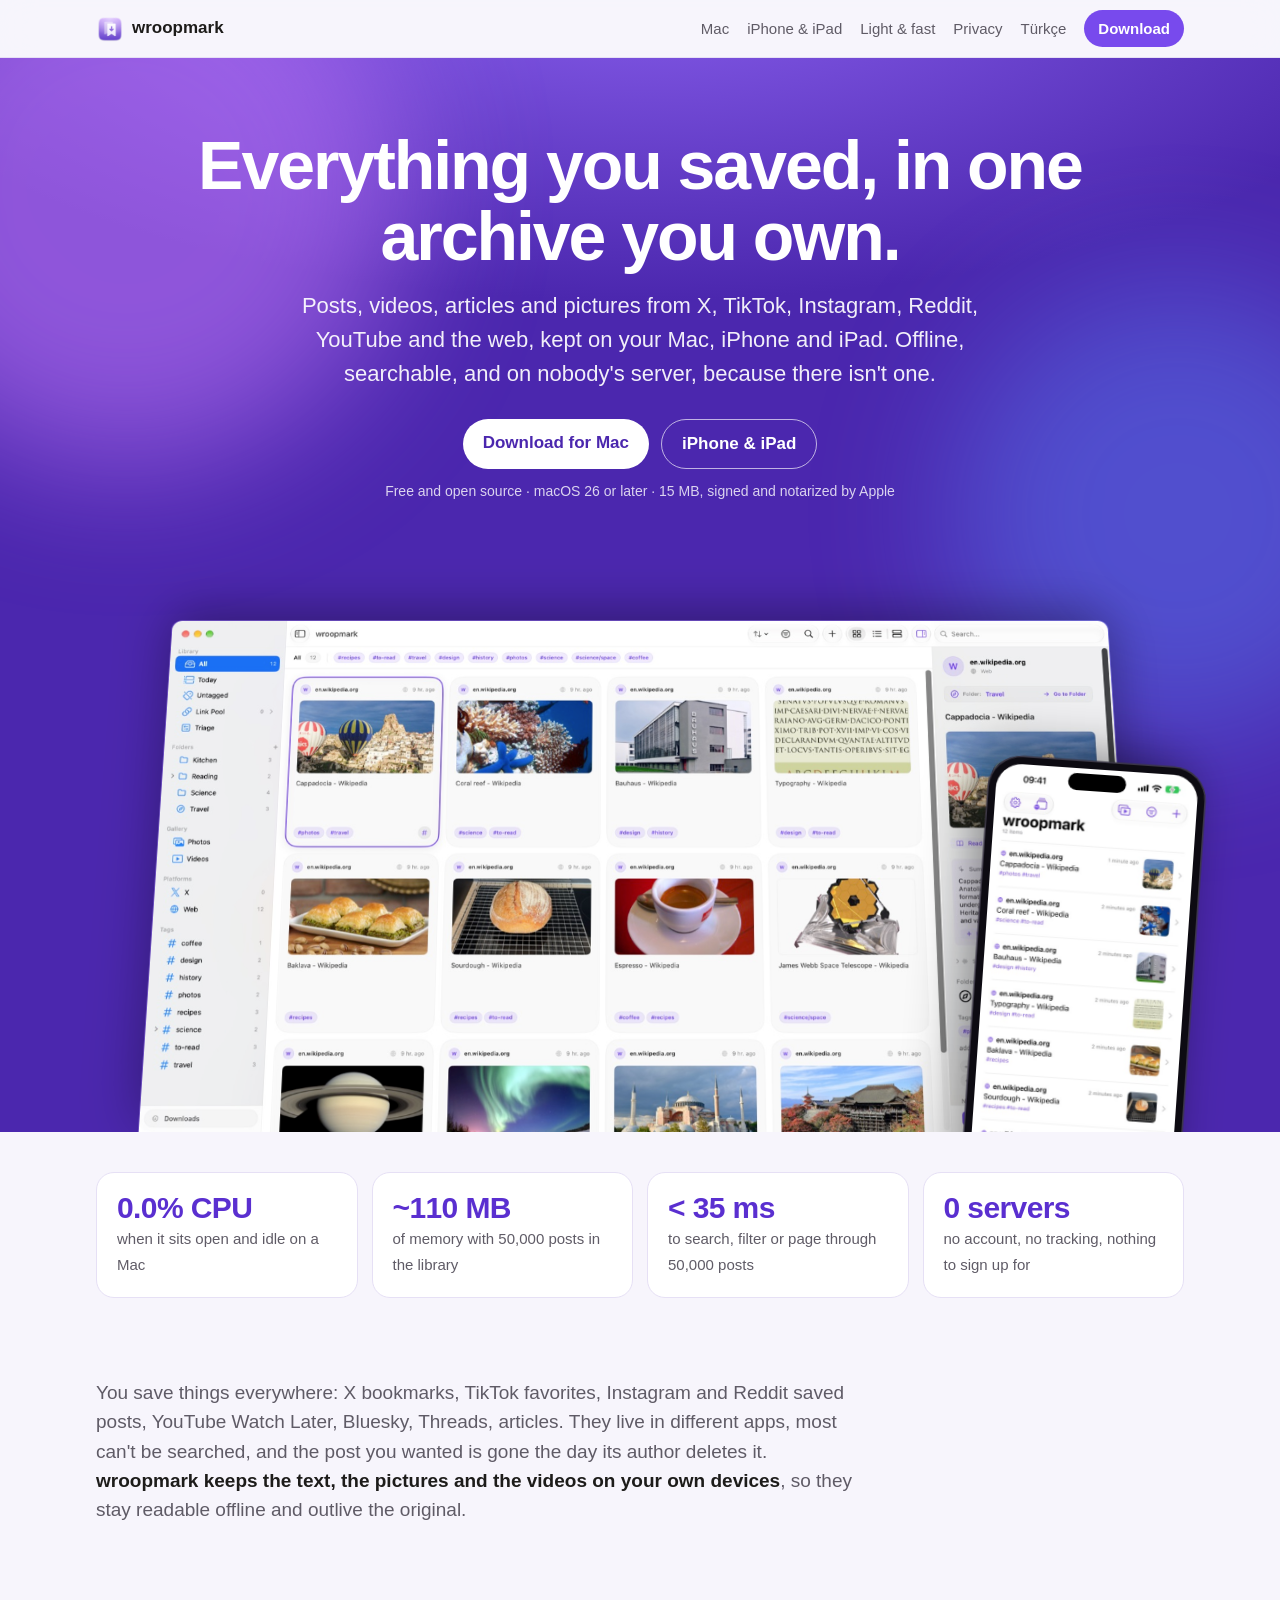
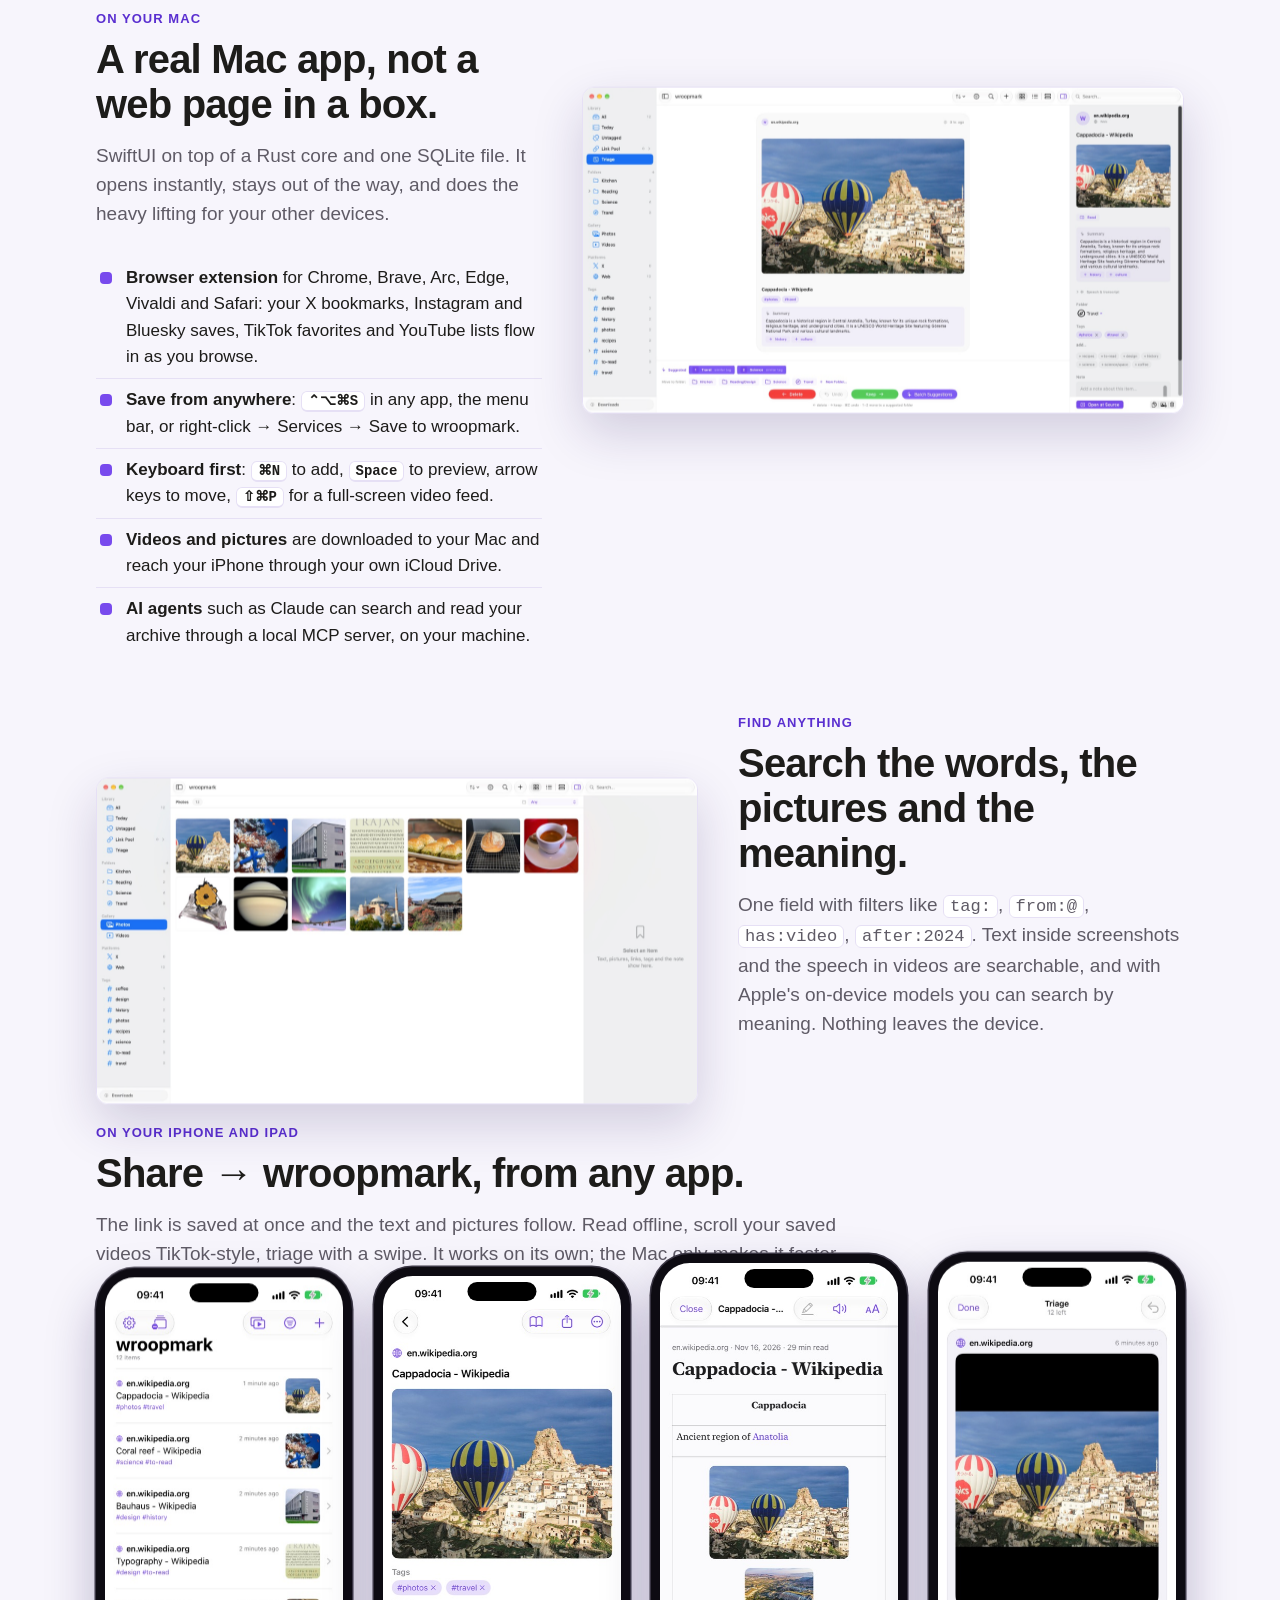
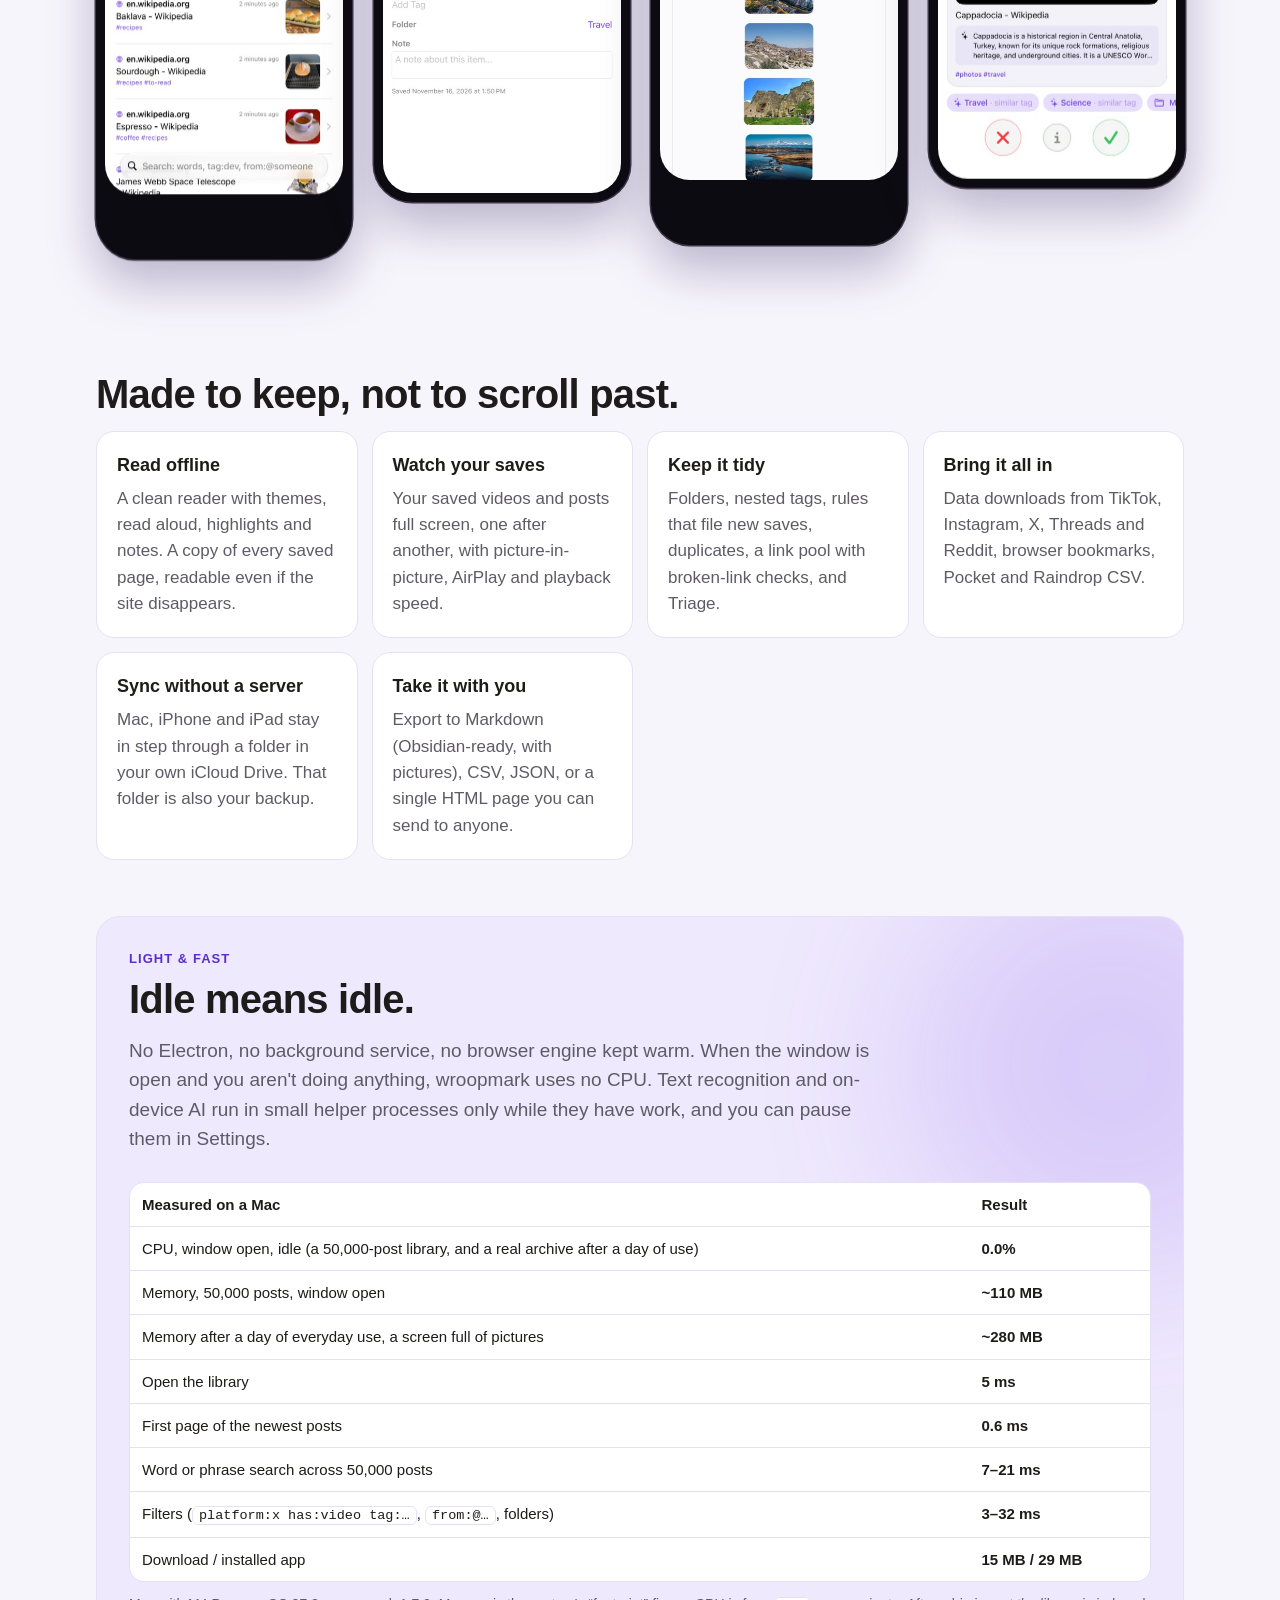
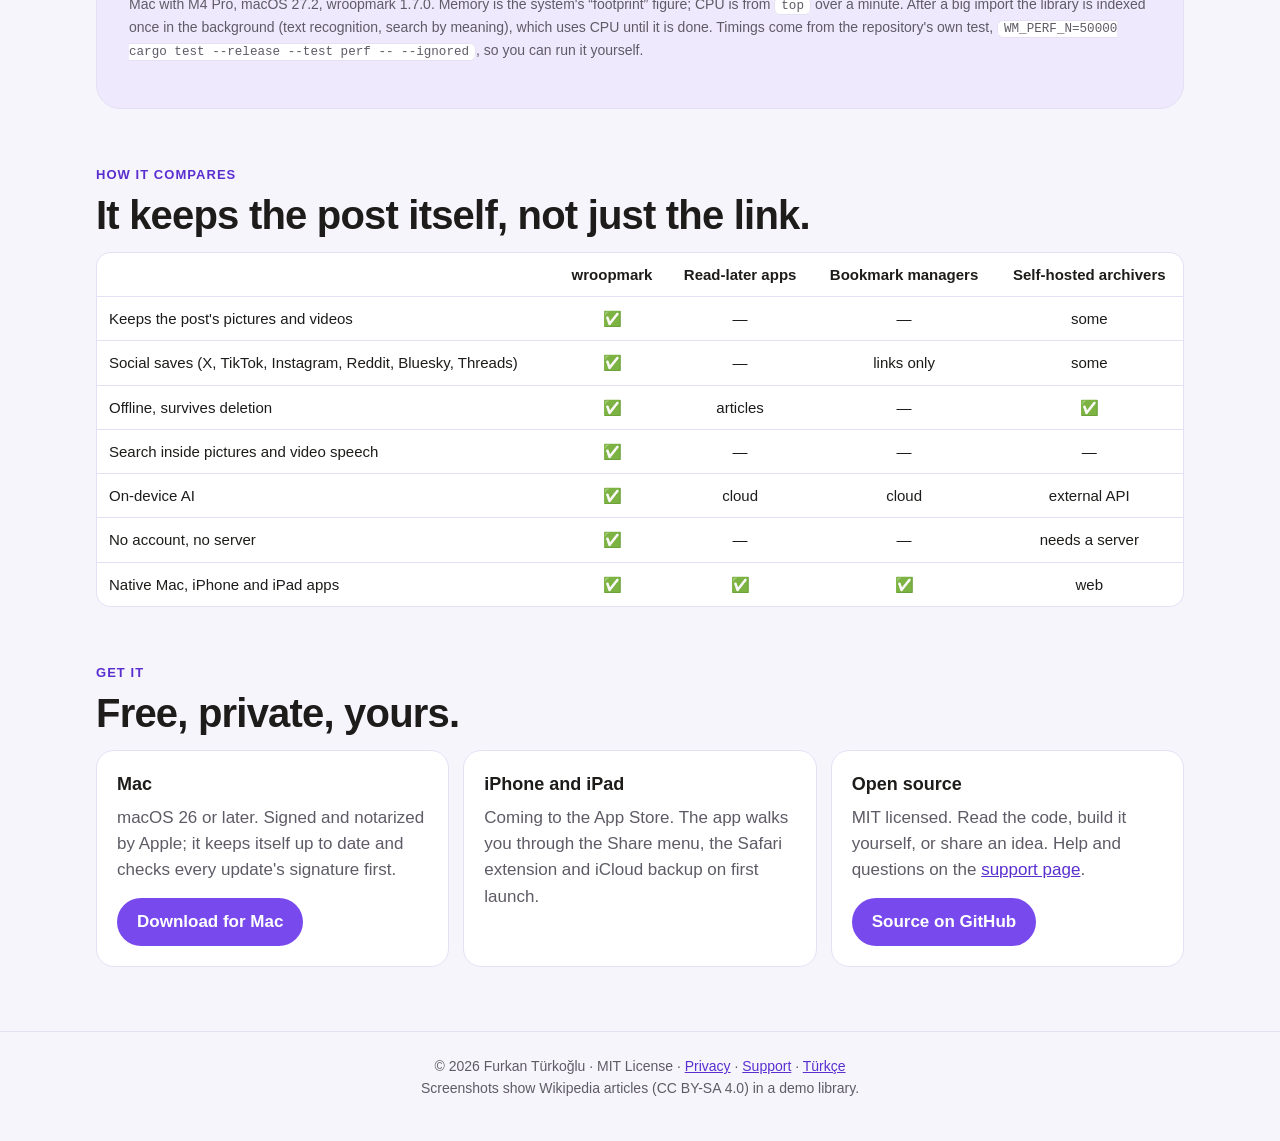
==== commit fcbd9f92: "Site: parallax and reveal on scroll The hero's Mac window leans back and straightens as you scroll, " ====
--- a/docs/index.html
+++ b/docs/index.html
@@ -10,6 +10,8 @@
 <link rel="alternate" hreflang="tr" href="https://f0rknturkoglu.github.io/wroopmark/tr.html">
 <link rel="icon" href="logo.png">
 <link rel="stylesheet" href="site.css">
+<script>document.documentElement.classList.add("js")</script>
+<script src="site.js" defer></script>
 <meta name="theme-color" content="#784AED">
 <meta property="og:type" content="website">
 <meta property="og:site_name" content="wroopmark">
@@ -57,6 +59,10 @@
 </div></div>
 
 <header class="hero">
+  <div class="orb a" data-speed="-140"></div>
+  <div class="orb b" data-speed="-70"></div>
+  <div class="orb c" data-speed="-220"></div>
+  <div class="hero-copy">
   <h1>Everything you saved, in one archive you own.</h1>
   <p class="lead">Posts, videos, articles and pictures from X, TikTok, Instagram, Reddit, YouTube and the web, kept on your Mac, iPhone and iPad. Offline, searchable, and on nobody's server, because there isn't one.</p>
   <div class="cta">
@@ -64,6 +70,7 @@
     <a class="btn ghost" href="#iphone">iPhone &amp; iPad</a>
   </div>
   <p class="cta-note">Free and open source · macOS 26 or later · 15 MB, signed and notarized by Apple</p>
+  </div>
   <div class="stage">
     <img class="mac" src="images/en-mac-1-library.jpg" width="1600" height="867" alt="wroopmark on Mac: a grid of saved pages with pictures and tags, and the selected item's summary, folder and tags on the right">
     <div class="iphone phone"><div class="screen"><img src="images/en-screen-1-list.jpg" width="460" height="1000" alt="wroopmark on iPhone: the library list"></div></div>
@@ -71,24 +78,24 @@
 </header>
 
 <div class="stats">
-  <div class="stat"><b>0.0% CPU</b><span>when it sits open and idle on a Mac</span></div>
-  <div class="stat"><b>~110 MB</b><span>of memory with 50,000 posts in the library</span></div>
-  <div class="stat"><b>&lt; 35 ms</b><span>to search, filter or page through 50,000 posts</span></div>
-  <div class="stat"><b>0 servers</b><span>no account, no tracking, nothing to sign up for</span></div>
+  <div class="stat reveal" style="--d:0"><b>0.0% CPU</b><span>when it sits open and idle on a Mac</span></div>
+  <div class="stat reveal" style="--d:1"><b>~110 MB</b><span>of memory with 50,000 posts in the library</span></div>
+  <div class="stat reveal" style="--d:2"><b>&lt; 35 ms</b><span>to search, filter or page through 50,000 posts</span></div>
+  <div class="stat reveal" style="--d:3"><b>0 servers</b><span>no account, no tracking, nothing to sign up for</span></div>
 </div>
 
 <main>
   <section>
-    <p class="intro">You save things everywhere: X bookmarks, TikTok favorites, Instagram and Reddit saved posts, YouTube Watch Later, Bluesky, Threads, articles. They live in different apps, most can't be searched, and the post you wanted is gone the day its author deletes it. <b style="color:var(--ink)">wroopmark keeps the text, the pictures and the videos on your own devices</b>, so they stay readable offline and outlive the original.</p>
+    <p class="intro reveal">You save things everywhere: X bookmarks, TikTok favorites, Instagram and Reddit saved posts, YouTube Watch Later, Bluesky, Threads, articles. They live in different apps, most can't be searched, and the post you wanted is gone the day its author deletes it. <b style="color:var(--ink)">wroopmark keeps the text, the pictures and the videos on your own devices</b>, so they stay readable offline and outlive the original.</p>
   </section>
 
   <section id="mac">
     <div class="split">
       <div class="text">
-        <p class="eyebrow">On your Mac</p>
-        <h2>A real Mac app, not a web page in a box.</h2>
-        <p class="intro">SwiftUI on top of a Rust core and one SQLite file. It opens instantly, stays out of the way, and does the heavy lifting for your other devices.</p>
-        <ul class="ticks">
+        <p class="eyebrow reveal">On your Mac</p>
+        <h2 class="reveal">A real Mac app, not a web page in a box.</h2>
+        <p class="intro reveal">SwiftUI on top of a Rust core and one SQLite file. It opens instantly, stays out of the way, and does the heavy lifting for your other devices.</p>
+        <ul class="ticks reveal">
           <li><b>Browser extension</b> for Chrome, Brave, Arc, Edge, Vivaldi and Safari: your X bookmarks, Instagram and Bluesky saves, TikTok favorites and YouTube lists flow in as you browse.</li>
           <li><b>Save from anywhere</b>: <kbd>⌃⌥⌘S</kbd> in any app, the menu bar, or right-click → Services → Save to wroopmark.</li>
           <li><b>Keyboard first</b>: <kbd>⌘N</kbd> to add, <kbd>Space</kbd> to preview, arrow keys to move, <kbd>⇧⌘P</kbd> for a full-screen video feed.</li>
@@ -96,51 +103,52 @@
           <li><b>AI agents</b> such as Claude can search and read your archive through a local MCP server, on your machine.</li>
         </ul>
       </div>
-      <img class="shot" src="images/en-mac-2-triage.jpg" width="1600" height="867" alt="Triage on Mac: one saved page at a time with an on-device summary, suggested folders, and Delete, Undo and Keep buttons" loading="lazy">
+      <img class="shot reveal-fade" data-speed="-50" src="images/en-mac-2-triage.jpg" width="1600" height="867" alt="Triage on Mac: one saved page at a time with an on-device summary, suggested folders, and Delete, Undo and Keep buttons" loading="lazy">
     </div>
   </section>
 
   <section>
     <div class="split flip">
       <div class="text">
-        <p class="eyebrow">Find anything</p>
-        <h2>Search the words, the pictures and the meaning.</h2>
-        <p class="intro">One field with filters like <code>tag:</code>, <code>from:@</code>, <code>has:video</code>, <code>after:2024</code>. Text inside screenshots and the speech in videos are searchable, and with Apple's on-device models you can search by meaning. Nothing leaves the device.</p>
+        <p class="eyebrow reveal">Find anything</p>
+        <h2 class="reveal">Search the words, the pictures and the meaning.</h2>
+        <p class="intro reveal">One field with filters like <code>tag:</code>, <code>from:@</code>, <code>has:video</code>, <code>after:2024</code>. Text inside screenshots and the speech in videos are searchable, and with Apple's on-device models you can search by meaning. Nothing leaves the device.</p>
       </div>
-      <img class="shot" src="images/en-mac-3-gallery.jpg" width="1600" height="867" alt="The picture gallery on Mac: every saved picture in a grid" loading="lazy">
+      <img class="shot reveal-fade" data-speed="-70" src="images/en-mac-3-gallery.jpg" width="1600" height="867" alt="The picture gallery on Mac: every saved picture in a grid" loading="lazy">
     </div>
   </section>
 
   <section id="iphone">
-    <p class="eyebrow">On your iPhone and iPad</p>
-    <h2>Share → wroopmark, from any app.</h2>
-    <p class="intro">The link is saved at once and the text and pictures follow. Read offline, scroll your saved videos TikTok-style, triage with a swipe. It works on its own; the Mac only makes it faster.</p>
-    <div class="phones">
-      <div class="iphone"><div class="screen"><img src="images/en-screen-1-list.jpg" width="460" height="1000" alt="The library list on iPhone" loading="lazy"></div></div>
-      <div class="iphone"><div class="screen"><img src="images/en-screen-2-item.jpg" width="460" height="1000" alt="A saved post with its picture, tags and folder" loading="lazy"></div></div>
-      <div class="iphone"><div class="screen"><img src="images/en-screen-3-reader.jpg" width="460" height="1000" alt="The clean offline reader" loading="lazy"></div></div>
-      <div class="iphone"><div class="screen"><img src="images/en-screen-4-triage.jpg" width="460" height="1000" alt="Triage with an on-device summary" loading="lazy"></div></div>
-    </div>
-  </section>
-
-  <section>
-    <p class="eyebrow">Everything else</p>
-    <h2>Made to keep, not to scroll past.</h2>
+    <p class="eyebrow reveal">On your iPhone and iPad</p>
+    <h2 class="reveal">Share → wroopmark, from any app.</h2>
+    <p class="intro reveal">The link is saved at once and the text and pictures follow. Read offline, scroll your saved videos TikTok-style, triage with a swipe. It works on its own; the Mac only makes it faster.</p>
+    <div class="phones reveal">
+      <div class="iphone" data-speed="30"><div class="screen"><img src="images/en-screen-1-list.jpg" width="460" height="1000" alt="The library list on iPhone" loading="lazy"></div></div>
+      <div class="iphone" data-speed="90"><div class="screen"><img src="images/en-screen-2-item.jpg" width="460" height="1000" alt="A saved post with its picture, tags and folder" loading="lazy"></div></div>
+      <div class="iphone" data-speed="45"><div class="screen"><img src="images/en-screen-3-reader.jpg" width="460" height="1000" alt="The clean offline reader" loading="lazy"></div></div>
+      <div class="iphone" data-speed="105"><div class="screen"><img src="images/en-screen-4-triage.jpg" width="460" height="1000" alt="Triage with an on-device summary" loading="lazy"></div></div>
+    </div>
+  </section>
+
+  <section>
+    <p class="eyebrow reveal">Everything else</p>
+    <h2 class="reveal">Made to keep, not to scroll past.</h2>
     <div class="grid">
-      <div class="card"><h3>Read offline</h3><p>A clean reader with themes, read aloud, highlights and notes. A copy of every saved page, readable even if the site disappears.</p></div>
-      <div class="card"><h3>Watch your saves</h3><p>Your saved videos and posts full screen, one after another, with picture-in-picture, AirPlay and playback speed.</p></div>
-      <div class="card"><h3>Keep it tidy</h3><p>Folders, nested tags, rules that file new saves, duplicates, a link pool with broken-link checks, and Triage.</p></div>
-      <div class="card"><h3>Bring it all in</h3><p>Data downloads from TikTok, Instagram, X, Threads and Reddit, browser bookmarks, Pocket and Raindrop CSV.</p></div>
-      <div class="card"><h3>Sync without a server</h3><p>Mac, iPhone and iPad stay in step through a folder in your own iCloud Drive. That folder is also your backup.</p></div>
-      <div class="card"><h3>Take it with you</h3><p>Export to Markdown (Obsidian-ready, with pictures), CSV, JSON, or a single HTML page you can send to anyone.</p></div>
+      <div class="card reveal" style="--d:0"><h3>Read offline</h3><p>A clean reader with themes, read aloud, highlights and notes. A copy of every saved page, readable even if the site disappears.</p></div>
+      <div class="card reveal" style="--d:1"><h3>Watch your saves</h3><p>Your saved videos and posts full screen, one after another, with picture-in-picture, AirPlay and playback speed.</p></div>
+      <div class="card reveal" style="--d:2"><h3>Keep it tidy</h3><p>Folders, nested tags, rules that file new saves, duplicates, a link pool with broken-link checks, and Triage.</p></div>
+      <div class="card reveal" style="--d:3"><h3>Bring it all in</h3><p>Data downloads from TikTok, Instagram, X, Threads and Reddit, browser bookmarks, Pocket and Raindrop CSV.</p></div>
+      <div class="card reveal" style="--d:4"><h3>Sync without a server</h3><p>Mac, iPhone and iPad stay in step through a folder in your own iCloud Drive. That folder is also your backup.</p></div>
+      <div class="card reveal" style="--d:5"><h3>Take it with you</h3><p>Export to Markdown (Obsidian-ready, with pictures), CSV, JSON, or a single HTML page you can send to anyone.</p></div>
     </div>
   </section>
 
   <section id="light">
-    <div class="light">
-      <p class="eyebrow">Light &amp; fast</p>
-      <h2>Idle means idle.</h2>
-      <p class="intro">No Electron, no background service, no browser engine kept warm. When the window is open and you aren't doing anything, wroopmark uses no CPU. Text recognition and on-device AI run in small helper processes only while they have work, and you can pause them in Settings.</p>
+    <div class="light reveal">
+      <div class="orb" data-speed="-90"></div>
+      <p class="eyebrow reveal">Light &amp; fast</p>
+      <h2 class="reveal">Idle means idle.</h2>
+      <p class="intro reveal">No Electron, no background service, no browser engine kept warm. When the window is open and you aren't doing anything, wroopmark uses no CPU. Text recognition and on-device AI run in small helper processes only while they have work, and you can pause them in Settings.</p>
       <div class="table-wrap">
       <table>
         <tr><th>Measured on a Mac</th><th>Result</th></tr>
@@ -159,9 +167,9 @@
   </section>
 
   <section>
-    <p class="eyebrow">How it compares</p>
-    <h2>It keeps the post itself, not just the link.</h2>
-    <div class="table-wrap">
+    <p class="eyebrow reveal">How it compares</p>
+    <h2 class="reveal">It keeps the post itself, not just the link.</h2>
+    <div class="table-wrap reveal">
     <table class="compare">
       <tr><th></th><th>wroopmark</th><th>Read-later apps</th><th>Bookmark managers</th><th>Self-hosted archivers</th></tr>
       <tr><td>Keeps the post's pictures and videos</td><td>✅</td><td>—</td><td>—</td><td>some</td></tr>
@@ -176,12 +184,12 @@
   </section>
 
   <section id="get">
-    <p class="eyebrow">Get it</p>
-    <h2>Free, private, yours.</h2>
+    <p class="eyebrow reveal">Get it</p>
+    <h2 class="reveal">Free, private, yours.</h2>
     <div class="get">
-      <div class="card"><h3>Mac</h3><p>macOS 26 or later. Signed and notarized by Apple; it keeps itself up to date and checks every update's signature first.</p><a class="btn" href="https://github.com/f0rknturkoglu/wroopmark/releases/latest">Download for Mac</a></div>
-      <div class="card"><h3>iPhone and iPad</h3><p>Coming to the App Store. The app walks you through the Share menu, the Safari extension and iCloud backup on first launch.</p></div>
-      <div class="card"><h3>Open source</h3><p>MIT licensed. Read the code, build it yourself, or share an idea. Help and questions on the <a href="support.html">support page</a>.</p><a class="btn" href="https://github.com/f0rknturkoglu/wroopmark">Source on GitHub</a></div>
+      <div class="card reveal" style="--d:0"><h3>Mac</h3><p>macOS 26 or later. Signed and notarized by Apple; it keeps itself up to date and checks every update's signature first.</p><a class="btn" href="https://github.com/f0rknturkoglu/wroopmark/releases/latest">Download for Mac</a></div>
+      <div class="card reveal" style="--d:1"><h3>iPhone and iPad</h3><p>Coming to the App Store. The app walks you through the Share menu, the Safari extension and iCloud backup on first launch.</p></div>
+      <div class="card reveal" style="--d:2"><h3>Open source</h3><p>MIT licensed. Read the code, build it yourself, or share an idea. Help and questions on the <a href="support.html">support page</a>.</p><a class="btn" href="https://github.com/f0rknturkoglu/wroopmark">Source on GitHub</a></div>
     </div>
   </section>
 </main>
--- a/docs/site.css
+++ b/docs/site.css
@@ -94,3 +94,35 @@
 .get { display: grid; grid-template-columns: repeat(auto-fit, minmax(280px, 1fr)); gap: 14px; }
 .get .card .btn { margin-top: 14px; background: var(--accent); color: #fff; }
 footer { text-align: center; color: var(--muted); font-size: 14px; padding: 24px 16px 48px; border-top: 1px solid var(--line); }
+
+/* Scroll effects. site.js sets --s (0 → 1 as the hero scrolls by) on the hero
+   and --py on every [data-speed] layer; without the script nothing moves. */
+.bar { transition: box-shadow 0.3s ease; }
+.bar.scrolled { box-shadow: 0 6px 24px rgba(30, 10, 80, 0.10); }
+
+.hero { position: relative; --s: 0; }
+.hero > :not(.orb) { position: relative; z-index: 1; }
+.hero-copy { transform: translate3d(0, calc(var(--s) * 80px), 0); opacity: calc(1 - var(--s) * 0.85); will-change: transform, opacity; }
+.stage { perspective: 1800px; }
+.stage .mac { transform-origin: 50% 100%; transform: rotateX(calc((1 - var(--s)) * 14deg)) scale(calc(0.93 + var(--s) * 0.07)); will-change: transform; }
+.stage .phone { transform: translate3d(0, calc(var(--s) * -120px), 0) rotate(calc((1 - var(--s)) * 4deg)); will-change: transform; }
+.orb { position: absolute; z-index: 0; border-radius: 50%; filter: blur(70px); pointer-events: none; }
+.orb.a { width: 46vw; height: 46vw; max-width: 560px; max-height: 560px; left: -12vw; top: -10vw; background: #C77DFF; opacity: 0.55; }
+.orb.b { width: 38vw; height: 38vw; max-width: 460px; max-height: 460px; right: -10vw; top: 22%; background: #5B8CFF; opacity: 0.4; }
+.orb.c { width: 30vw; height: 30vw; max-width: 380px; max-height: 380px; left: 30%; bottom: -12vw; background: #FF7AC6; opacity: 0.25; }
+
+[data-speed] { transform: translate3d(0, var(--py, 0px), 0); will-change: transform; }
+.phones .iphone:nth-child(even) { margin-top: 56px; }
+.light { position: relative; overflow: hidden; }
+.light > :not(.orb) { position: relative; }
+.light .orb { width: 420px; height: 420px; right: -140px; top: -160px; background: var(--accent); opacity: 0.18; filter: blur(80px); }
+
+.js .reveal { opacity: 0; transform: translate3d(0, 34px, 0); transition: opacity 0.8s ease, transform 1s cubic-bezier(0.16, 1, 0.3, 1); transition-delay: calc(var(--d, 0) * 90ms); }
+.js .reveal.in { opacity: 1; transform: none; }
+.js .reveal-fade { opacity: 0; transition: opacity 1.1s ease; }
+.js .reveal-fade.in { opacity: 1; }
+
+@media (prefers-reduced-motion: reduce) {
+  .js .reveal, .js .reveal-fade { opacity: 1; transform: none; transition: none; }
+  .hero-copy, .stage .mac, .stage .phone, [data-speed] { transform: none !important; opacity: 1 !important; }
+}
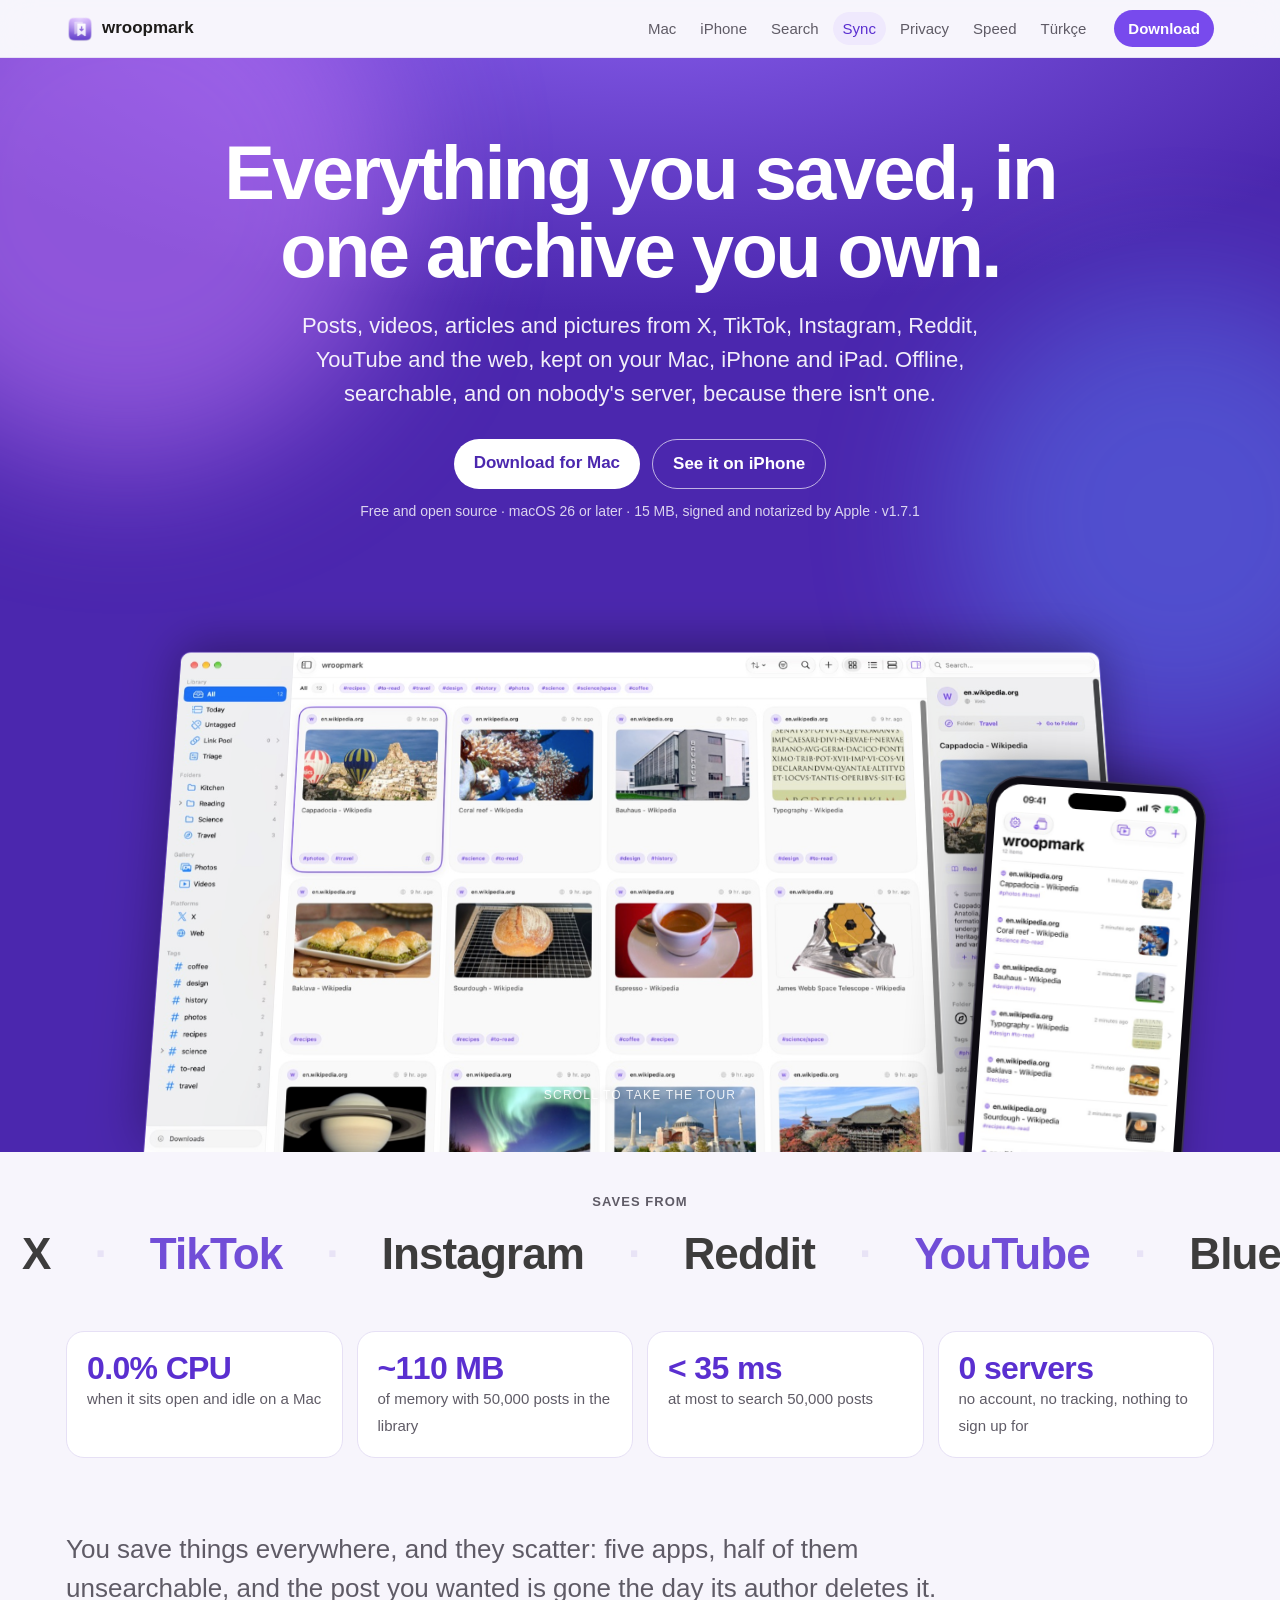
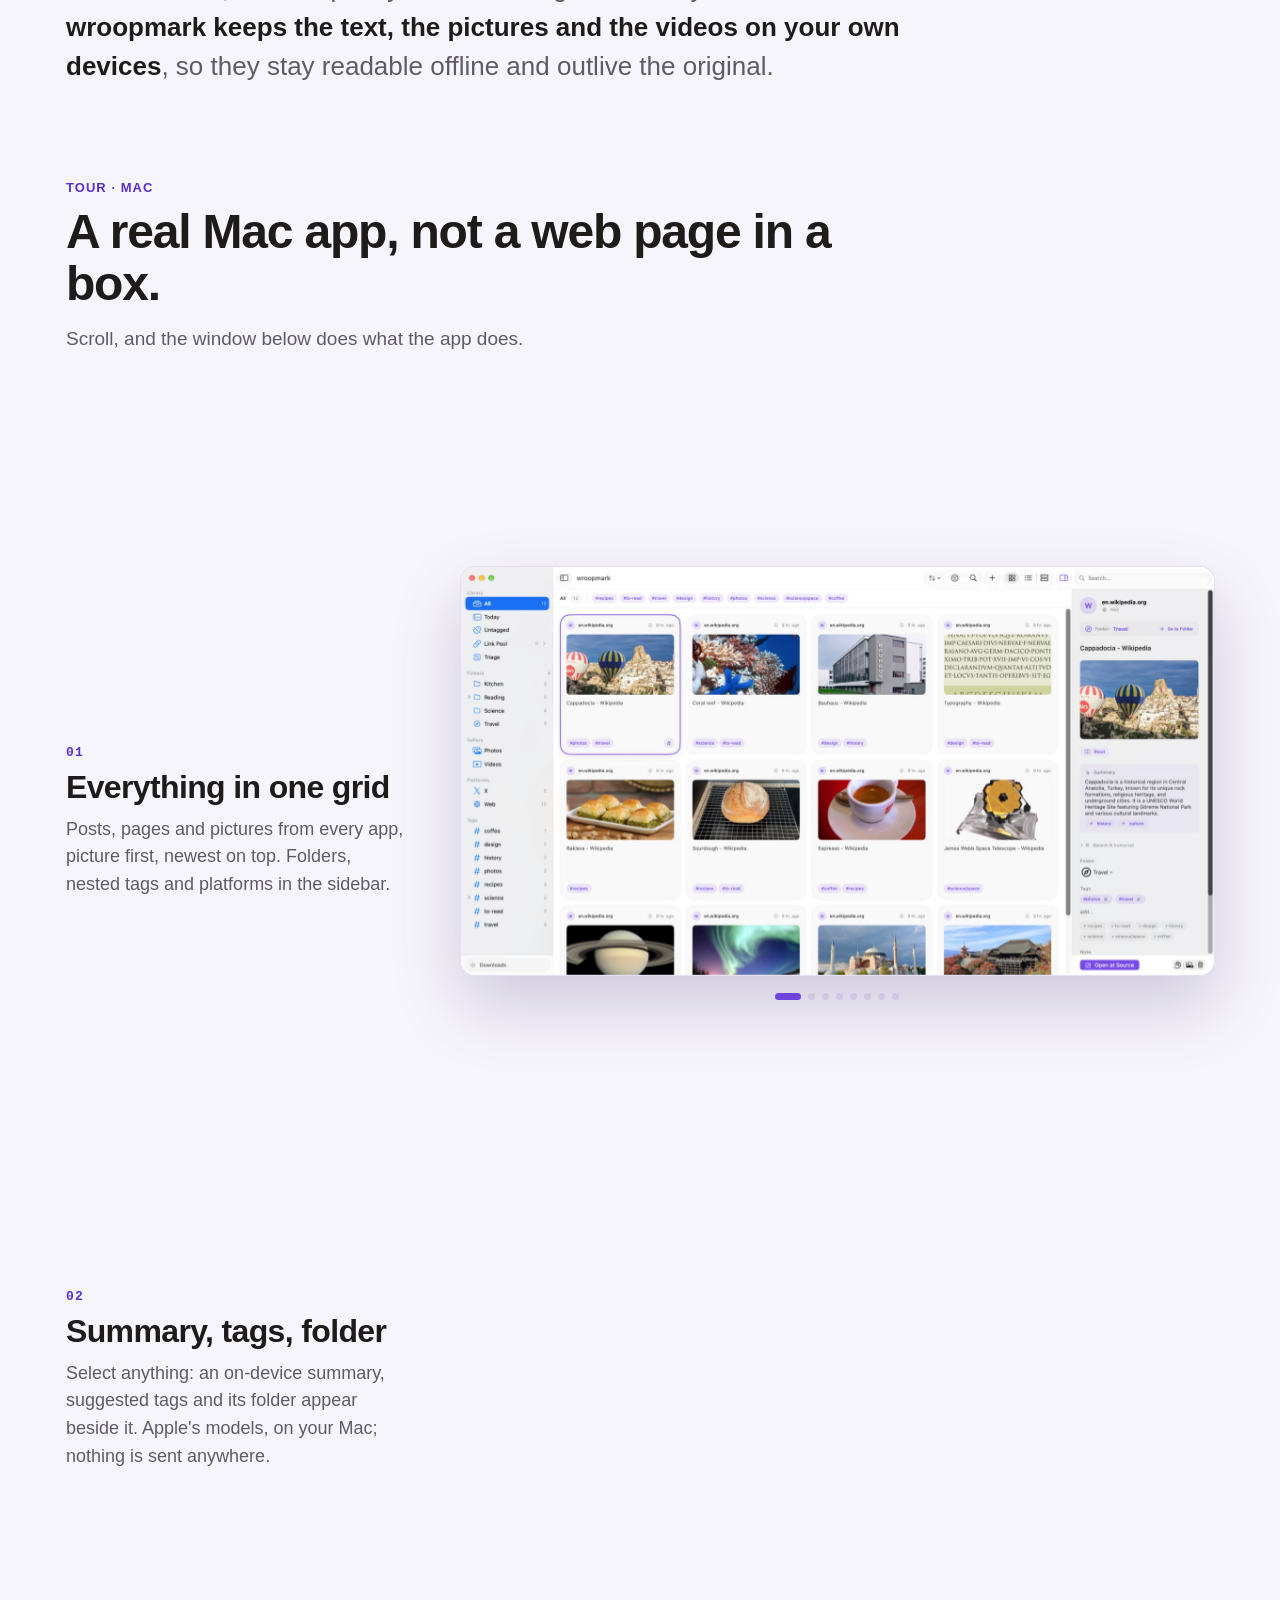
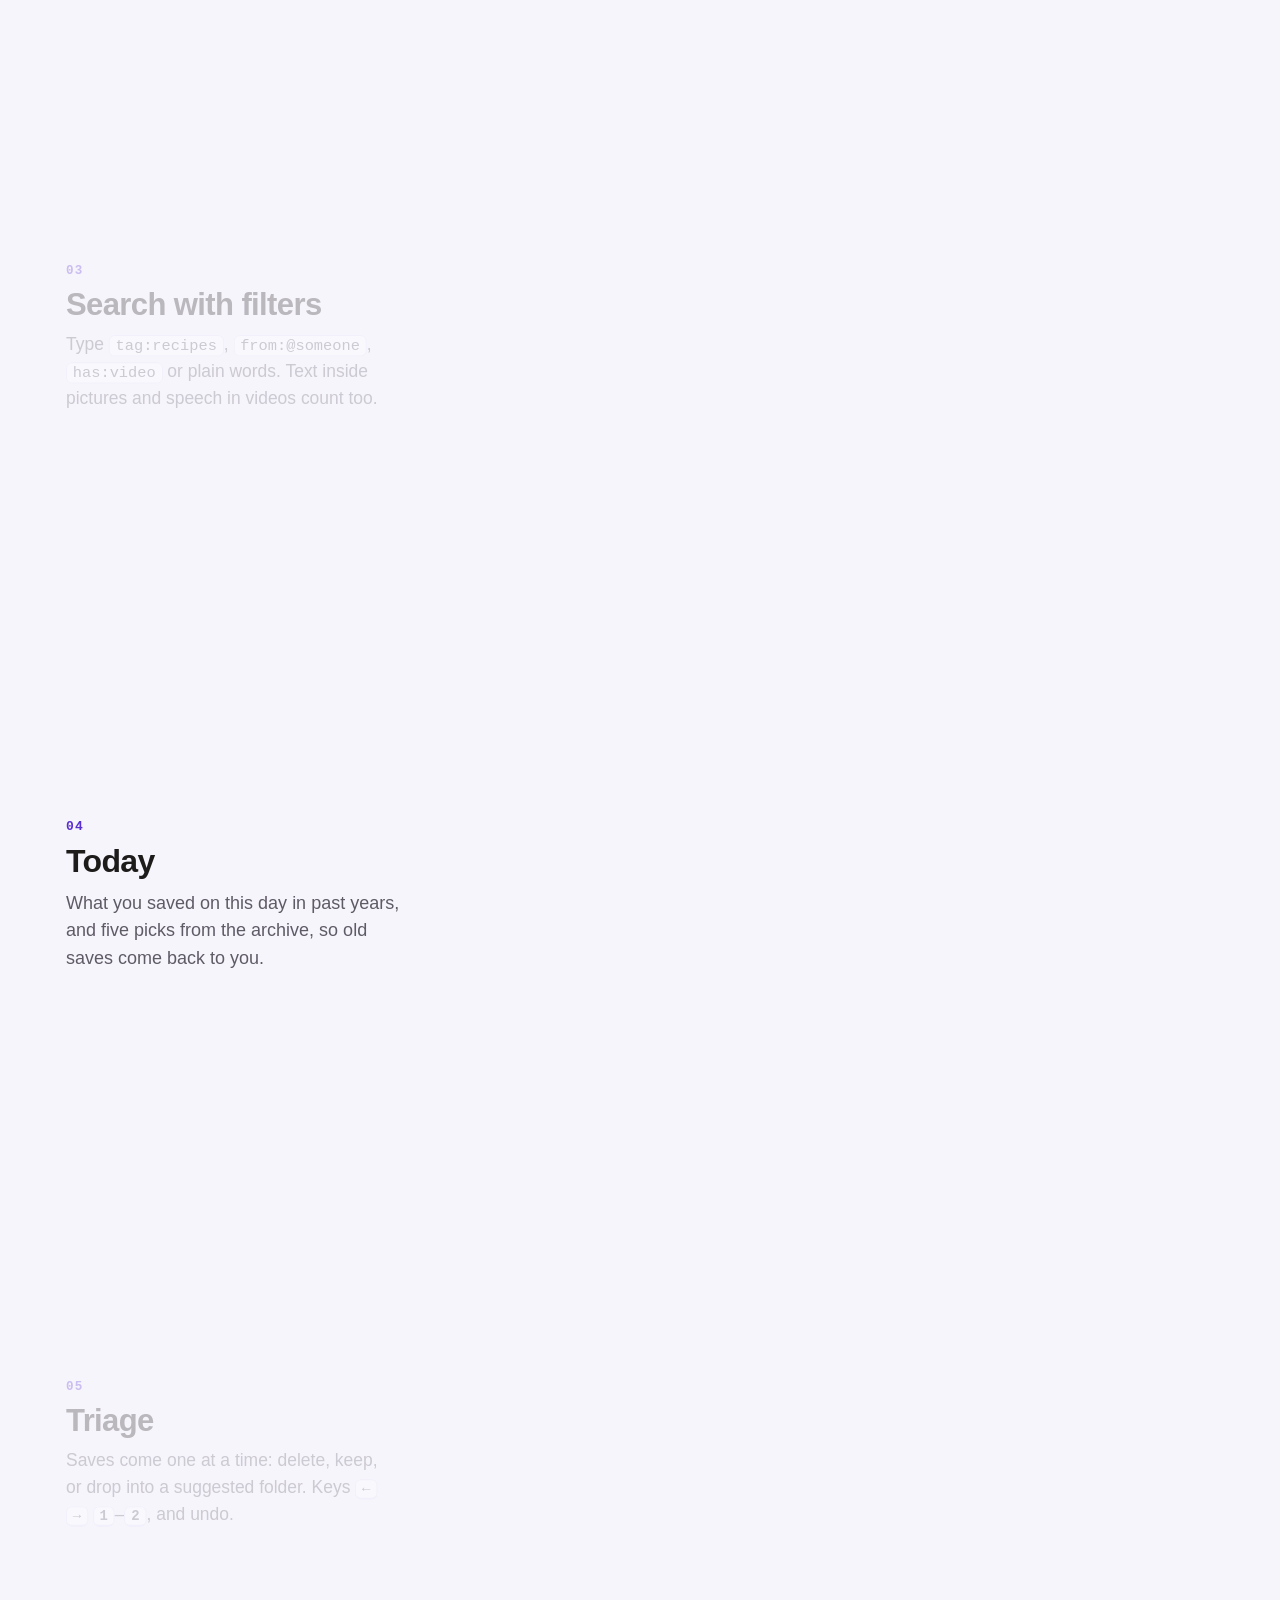
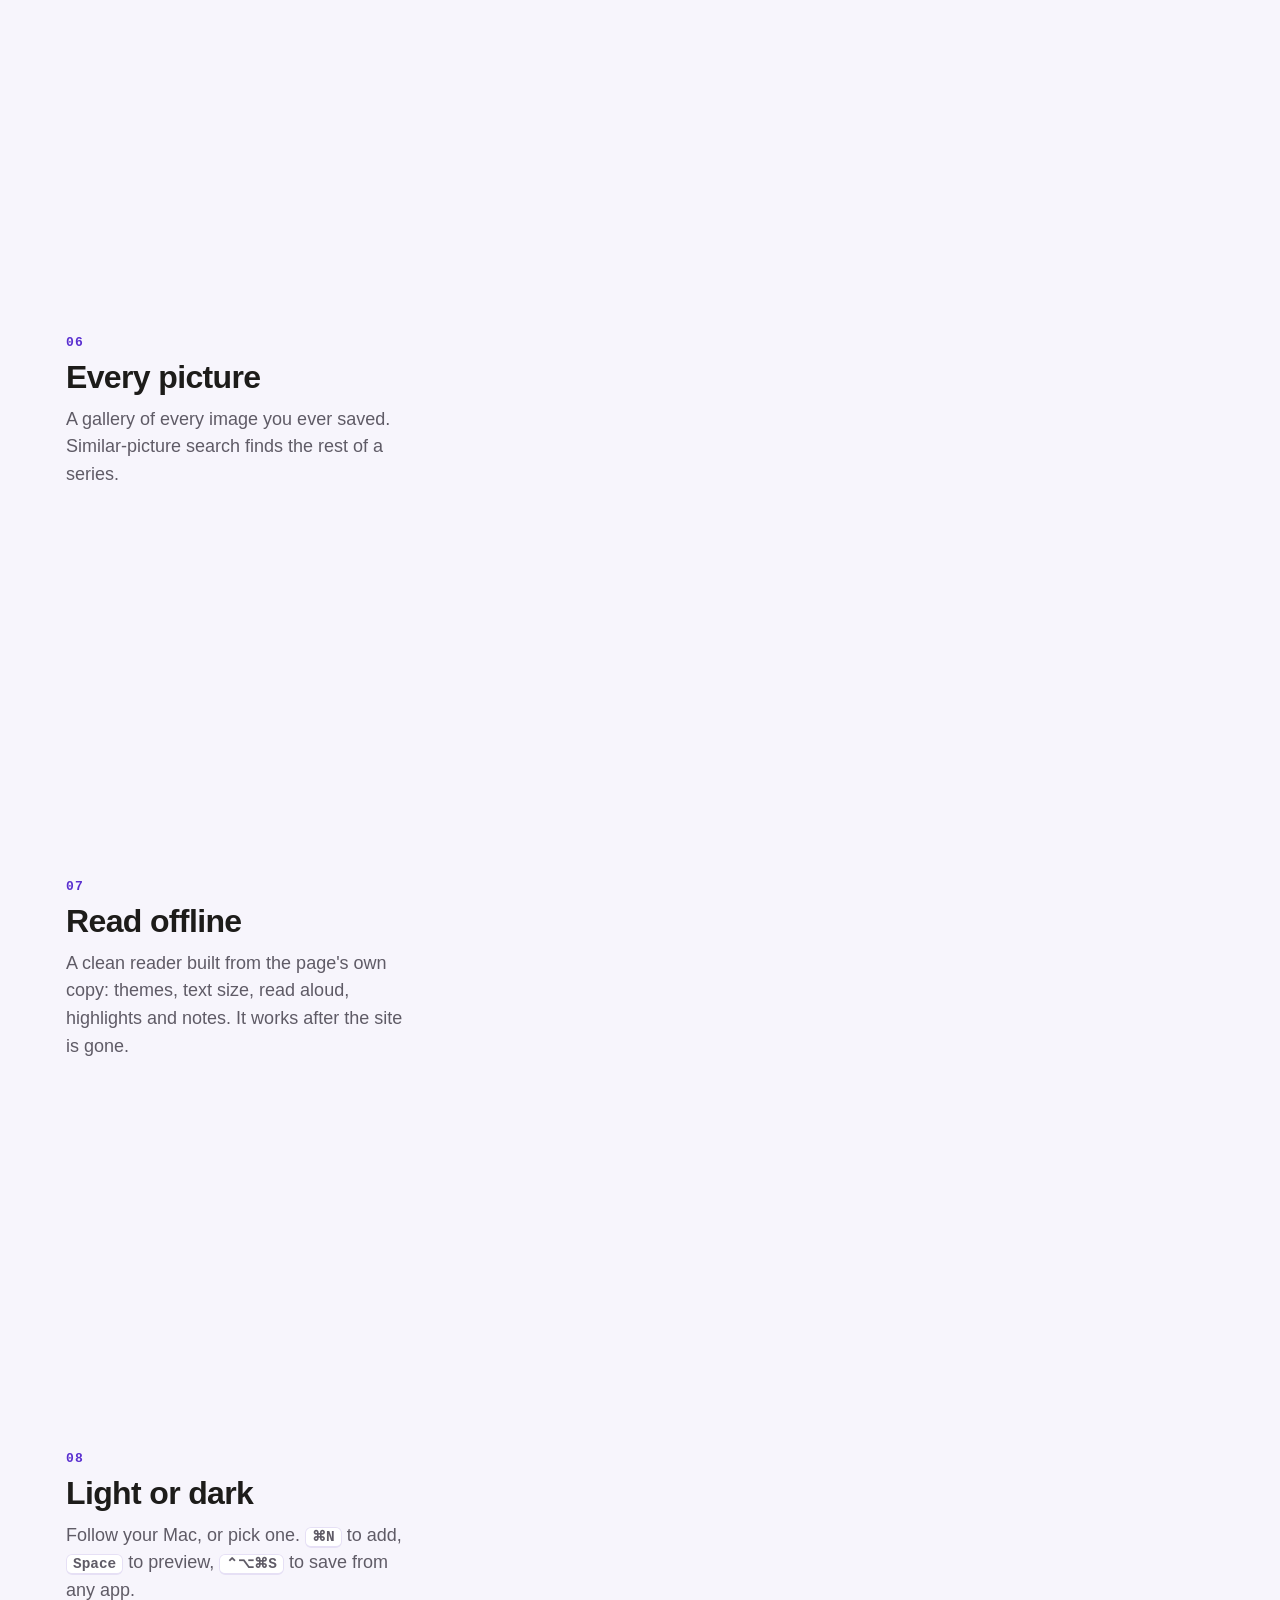
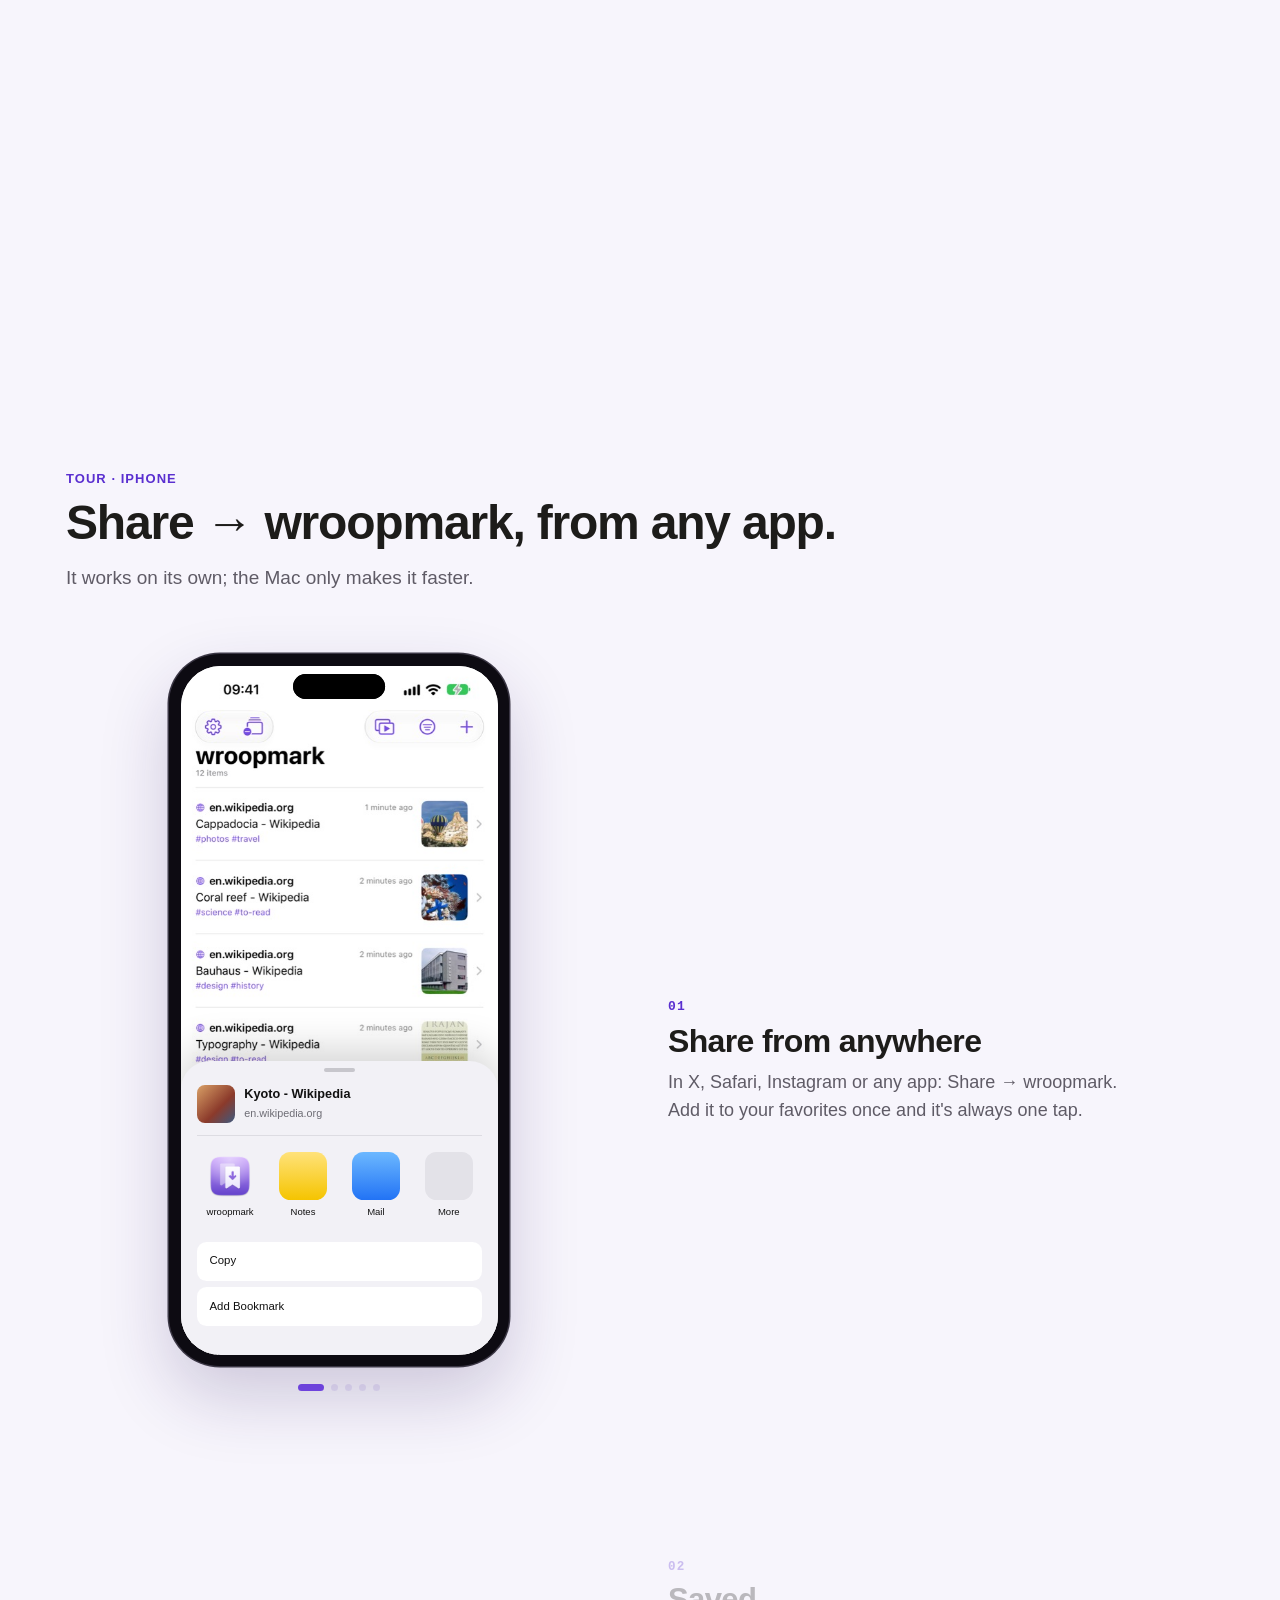
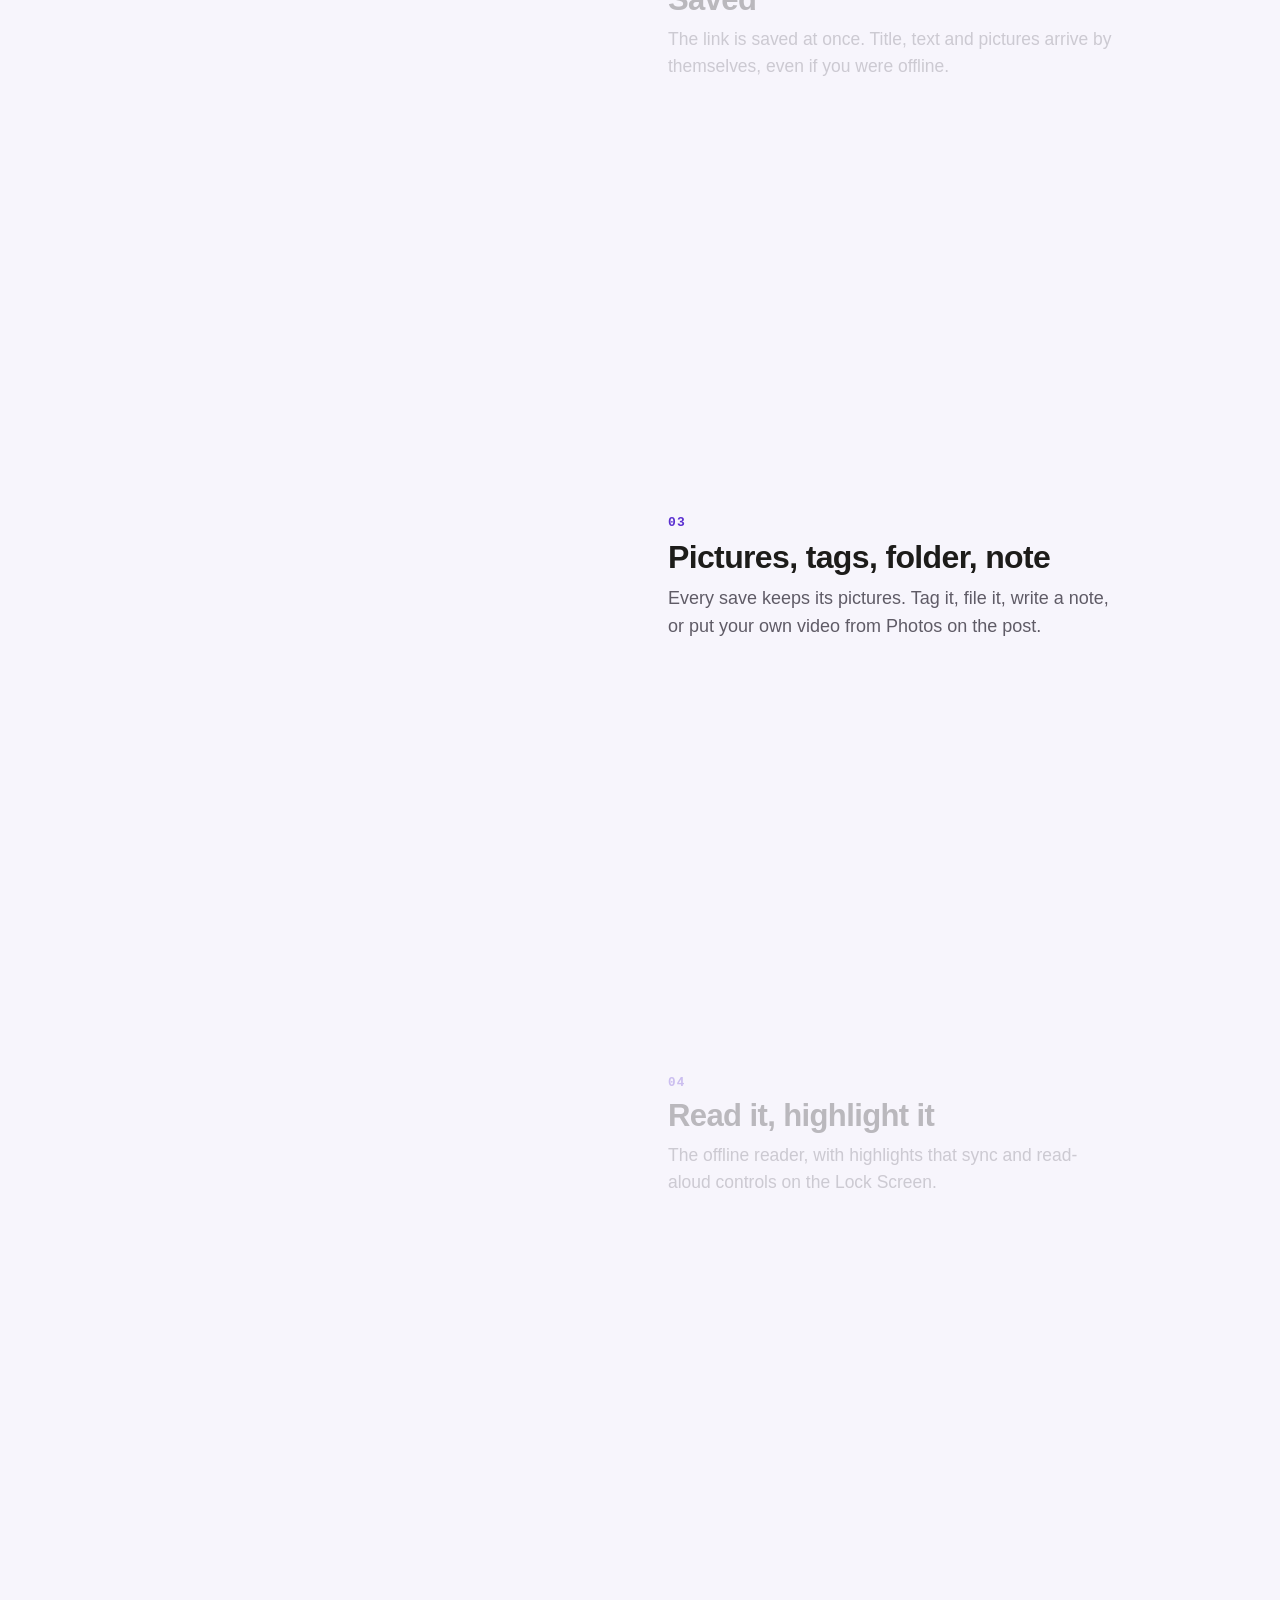
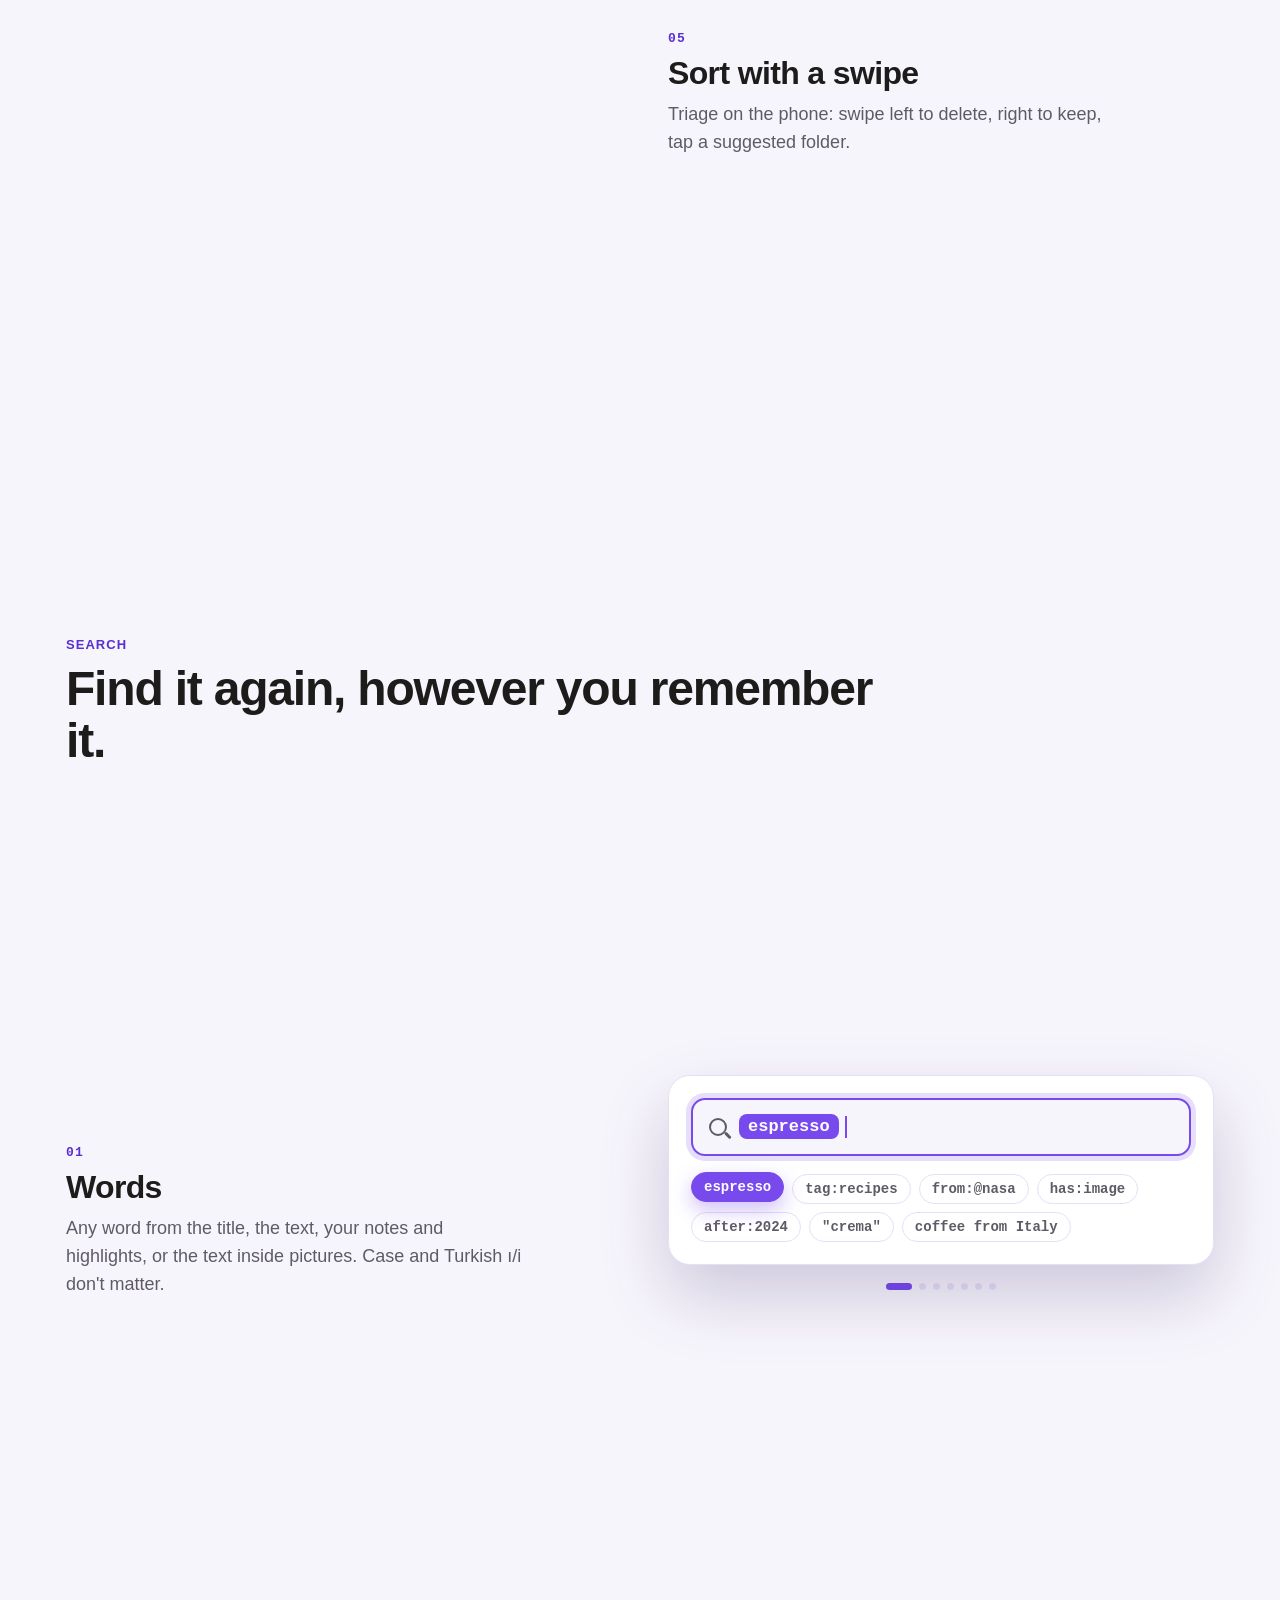
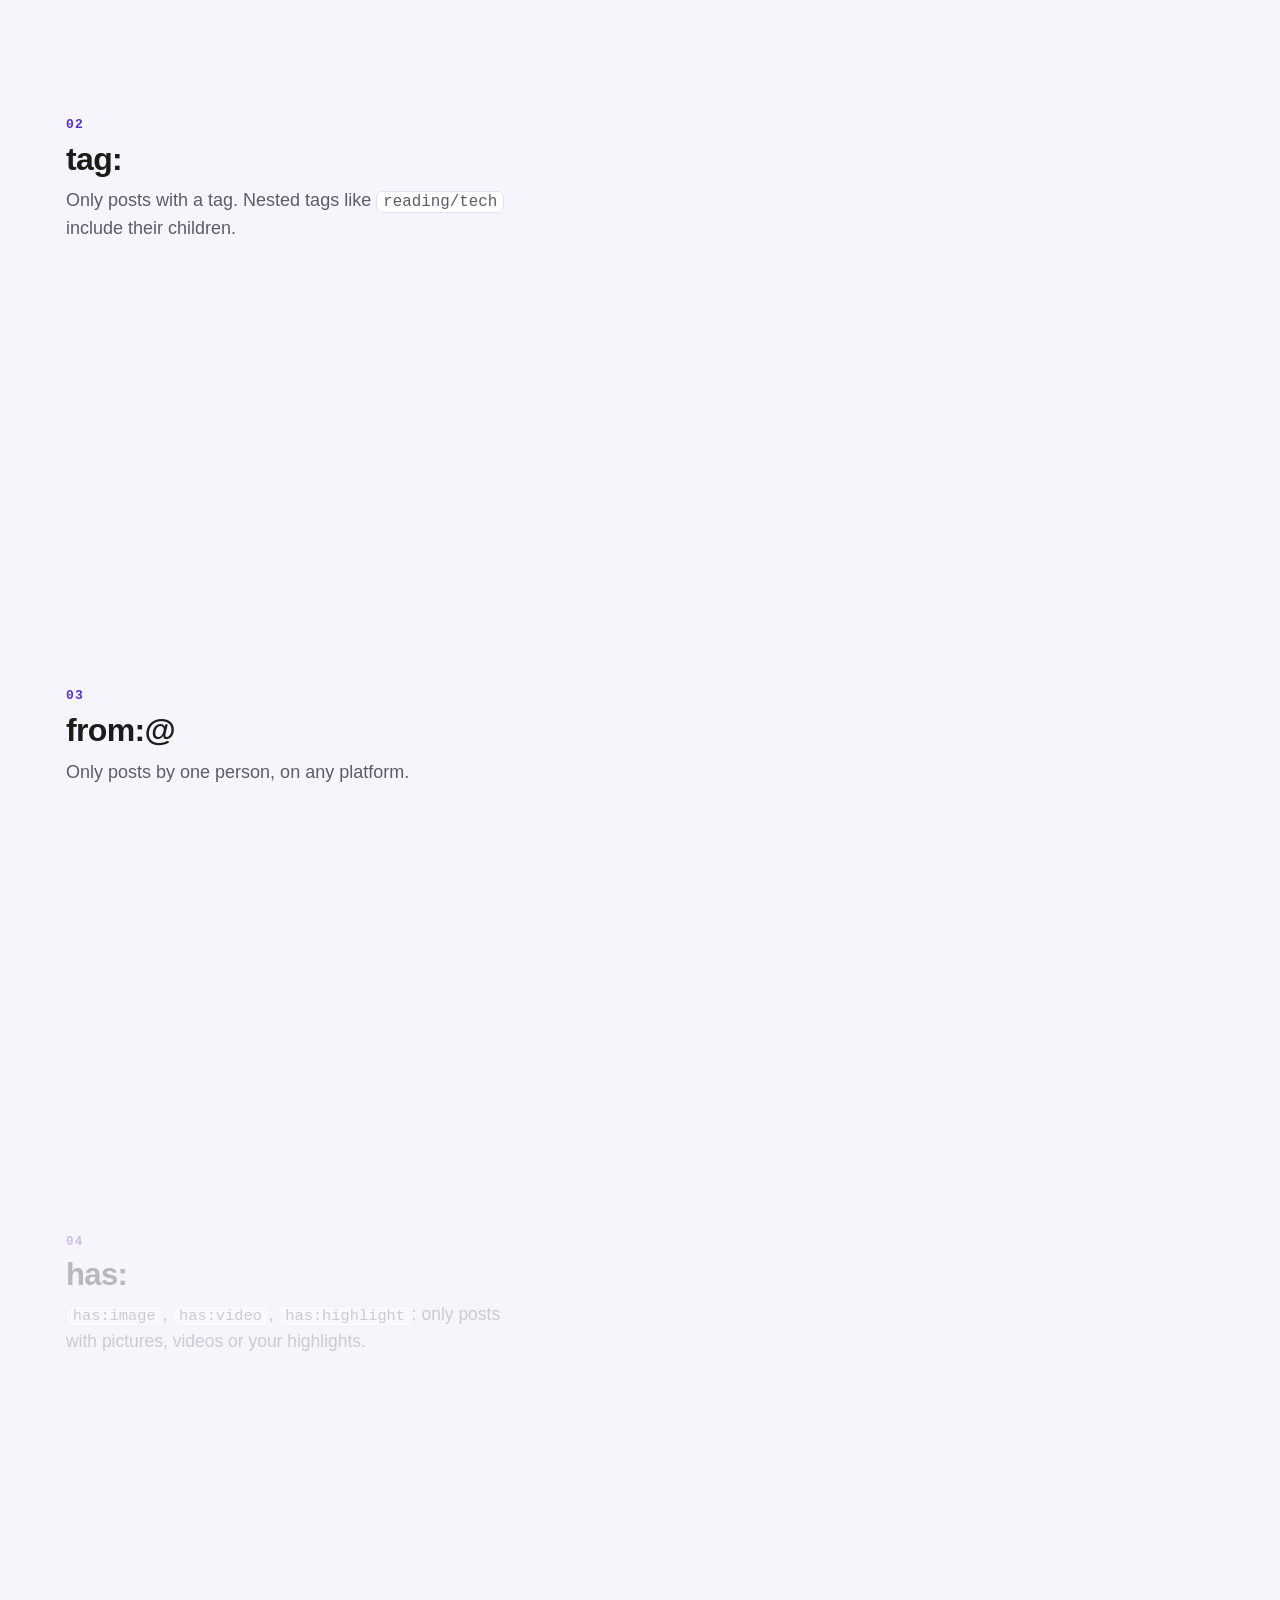
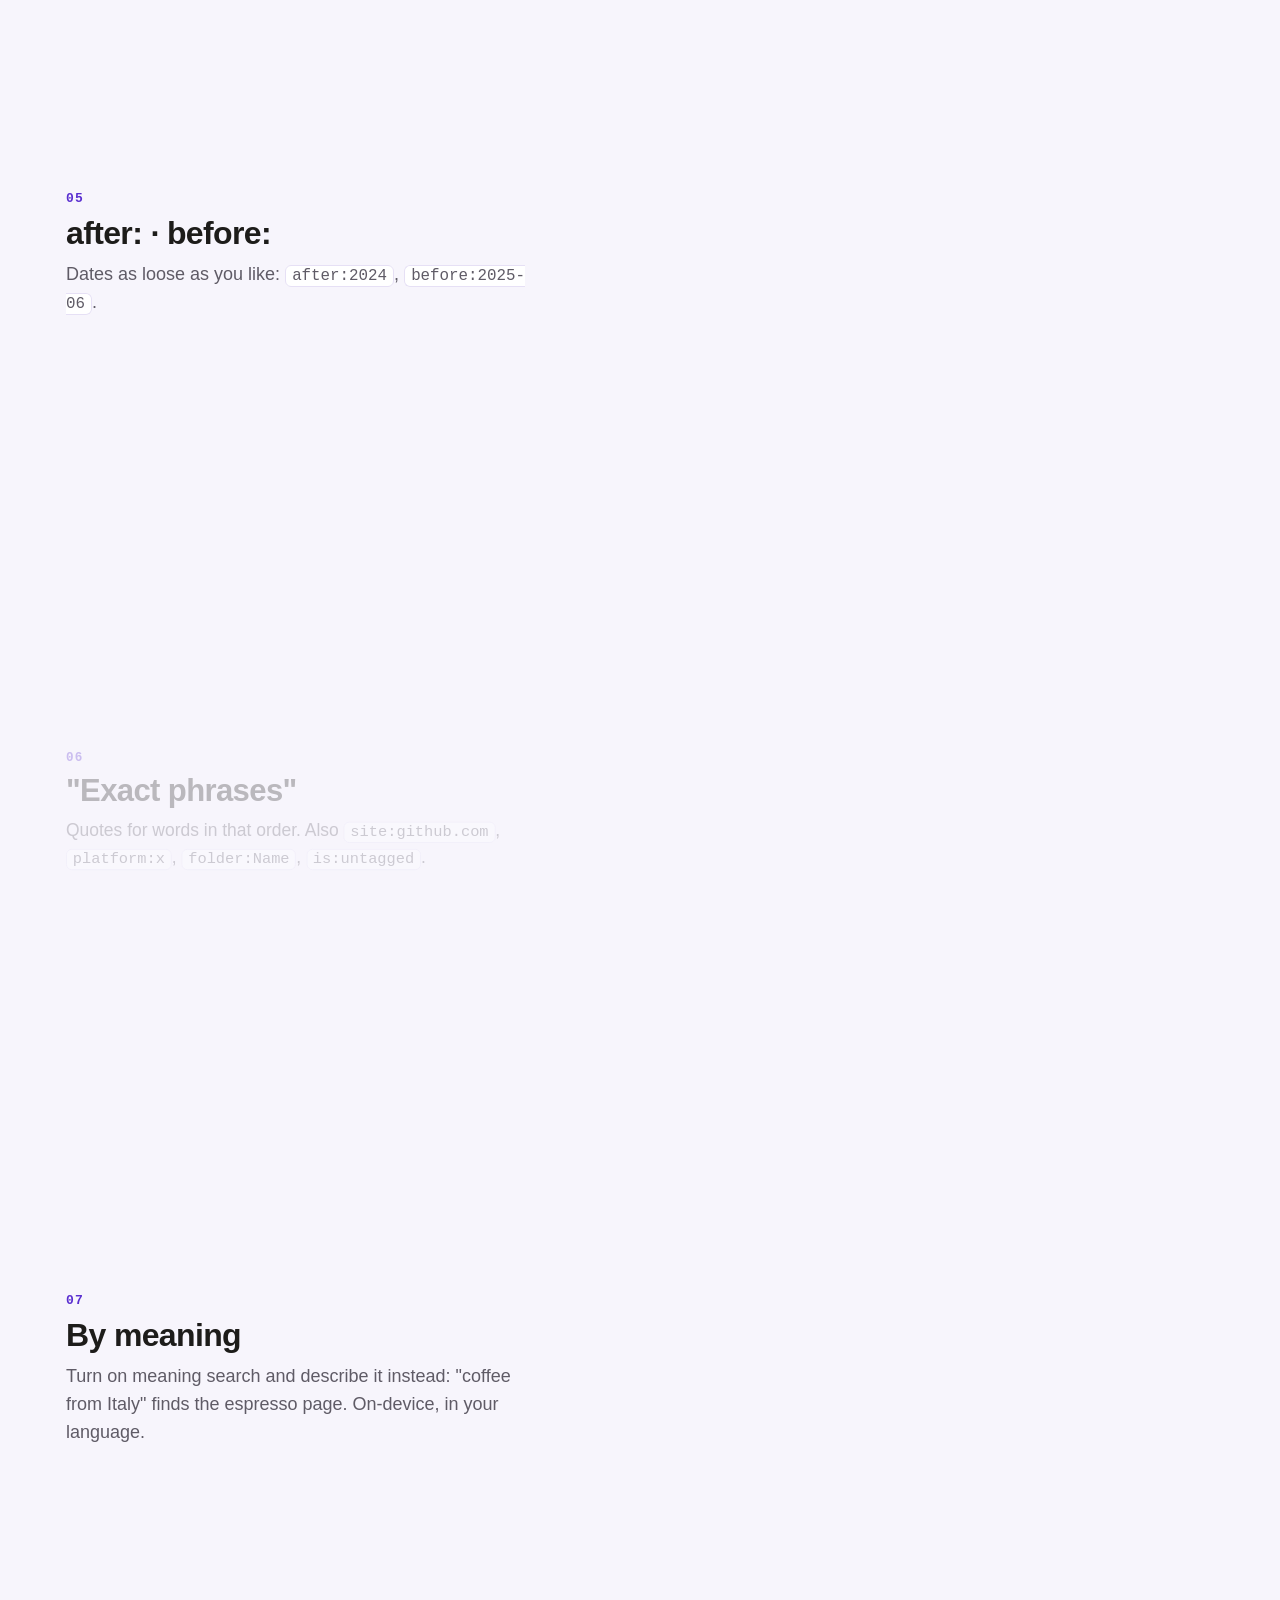
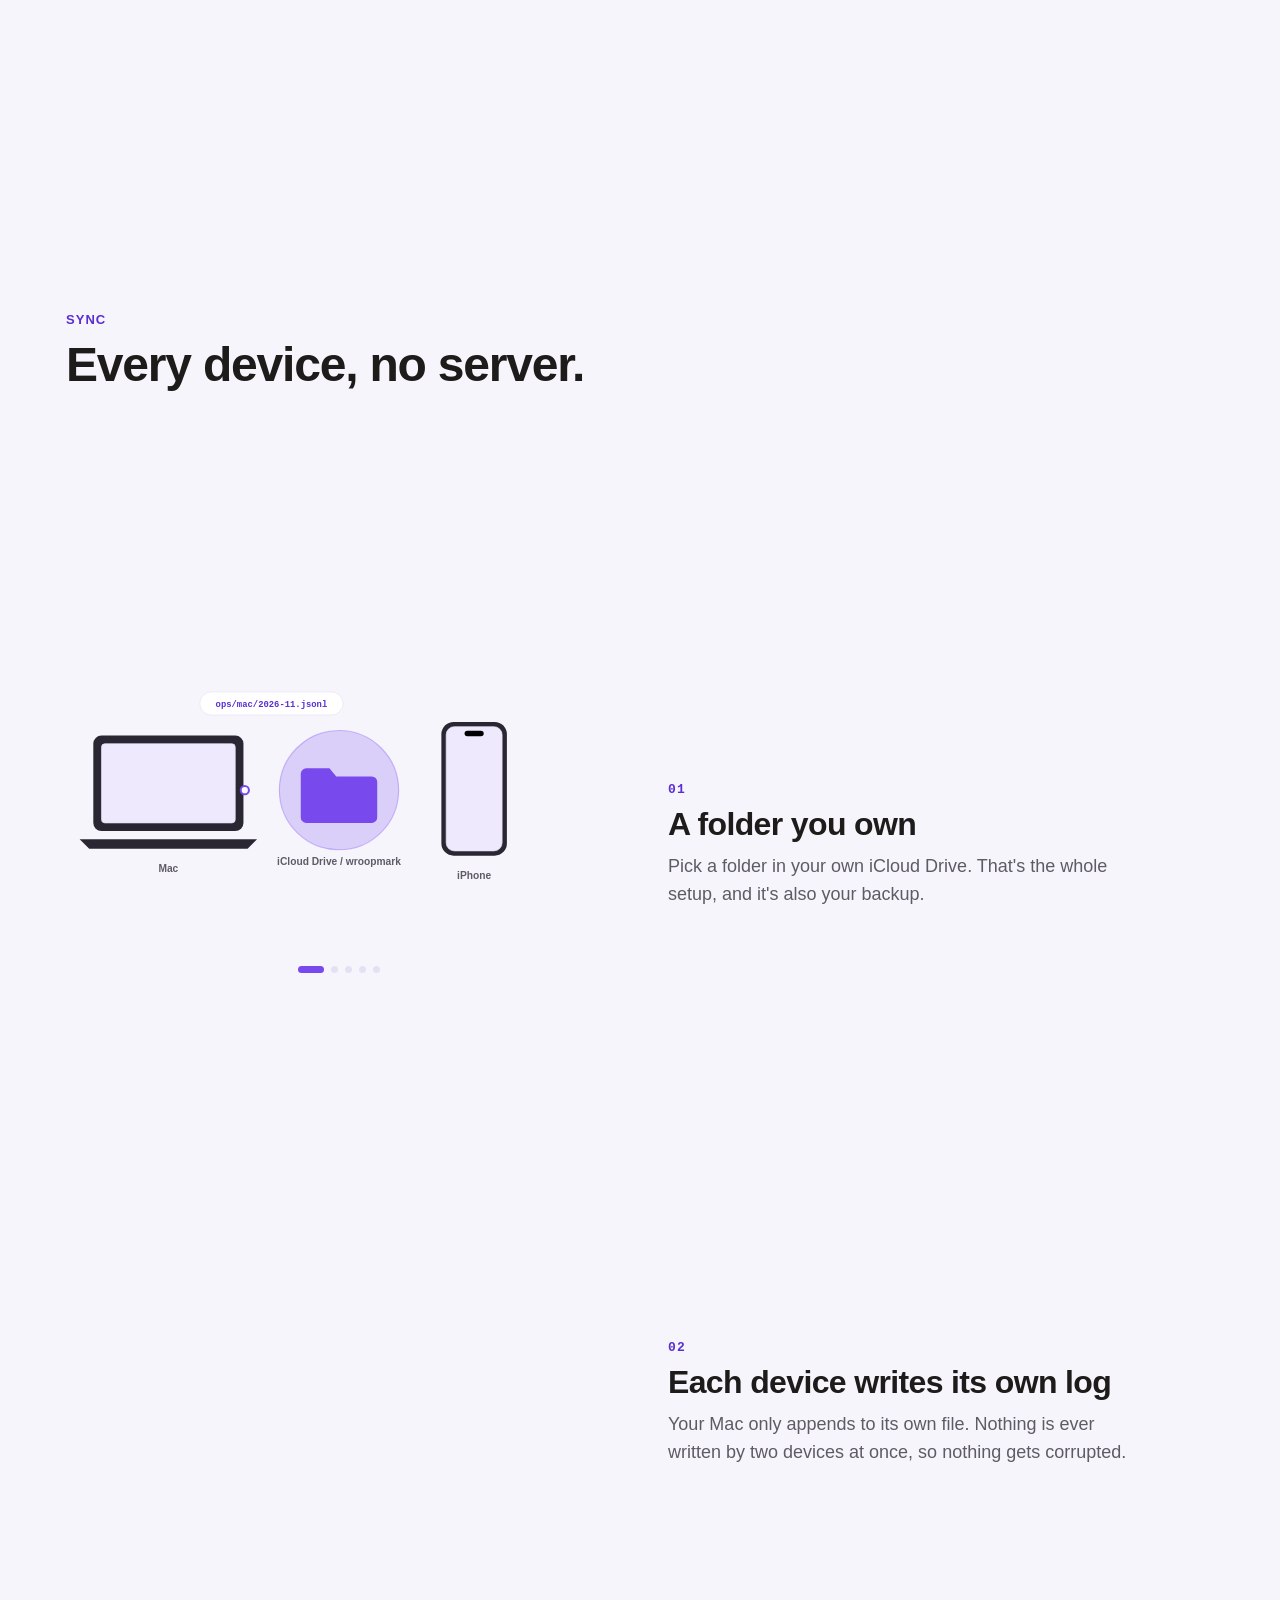
==== commit 57dc856a: "Site: a scroll-driven tour of the Mac and iPhone apps The page now walks through the apps as you scr" ====
--- a/docs/index.html
+++ b/docs/index.html
@@ -18,12 +18,13 @@
 <meta property="og:title" content="wroopmark — your saved posts, offline and searchable">
 <meta property="og:description" content="One archive for what you save on X, TikTok, Instagram, Reddit, YouTube, Bluesky, Threads and the web. Native on Mac, iPhone and iPad. No account, no server.">
 <meta property="og:url" content="https://f0rknturkoglu.github.io/wroopmark/">
+<meta property="og:locale" content="en_US">
 <meta property="og:image" content="https://f0rknturkoglu.github.io/wroopmark/images/social-preview.png">
 <meta property="og:image:width" content="1280">
 <meta property="og:image:height" content="640">
 <meta name="twitter:card" content="summary_large_image">
 <meta name="twitter:title" content="wroopmark — your saved posts, offline and searchable">
-<meta name="twitter:description" content="Save posts, videos and articles from any app into an archive on your own devices. Native, light, offline, private.">
+<meta name="twitter:description" content="One archive for what you save on X, TikTok, Instagram, Reddit, YouTube, Bluesky, Threads and the web. Native on Mac, iPhone and iPad. No account, no server.">
 <meta name="twitter:image" content="https://f0rknturkoglu.github.io/wroopmark/images/social-preview.png">
 <script type="application/ld+json">
 {
@@ -32,27 +33,41 @@
   "name": "wroopmark",
   "applicationCategory": "ProductivityApplication",
   "operatingSystem": "macOS 26, iOS 26, iPadOS 26",
-  "description": "An offline bookmark manager and read-later archive: saves posts, videos, articles and pictures from any app to your own devices, searchable offline with on-device AI.",
+  "inLanguage": "en",
+  "description": "Save posts, videos, articles and pictures from any app into one archive on your own devices. A native Mac app that sits at 0% CPU when idle, plus iPhone and iPad. Offline, searchable, no account, no server.",
   "url": "https://f0rknturkoglu.github.io/wroopmark/",
   "downloadUrl": "https://github.com/f0rknturkoglu/wroopmark/releases/latest",
-  "softwareVersion": "1.7.0",
+  "softwareVersion": "1.7.1",
   "fileSize": "15MB",
-  "offers": { "@type": "Offer", "price": "0", "priceCurrency": "USD" },
+  "offers": {
+    "@type": "Offer",
+    "price": "0",
+    "priceCurrency": "USD"
+  },
   "image": "https://f0rknturkoglu.github.io/wroopmark/images/en-mac-1-library.jpg",
-  "screenshot": ["https://f0rknturkoglu.github.io/wroopmark/images/en-mac-1-library.jpg", "https://f0rknturkoglu.github.io/wroopmark/images/en-iphone-1-list.jpg"],
+  "screenshot": [
+    "https://f0rknturkoglu.github.io/wroopmark/images/en-mac-1-library.jpg",
+    "https://f0rknturkoglu.github.io/wroopmark/images/en-screen-1-list.jpg"
+  ],
   "license": "https://opensource.org/licenses/MIT",
-  "author": { "@type": "Person", "name": "Furkan Türkoğlu" }
+  "author": {
+    "@type": "Person",
+    "name": "Furkan Türkoğlu"
+  }
 }
 </script>
 </head>
 <body>
+<div class="progress" aria-hidden="true"></div>
 <div class="bar"><div class="bar-in">
   <a class="brand" href="./"><img src="logo.png" alt="">wroopmark</a>
   <nav>
     <a href="#mac">Mac</a>
-    <a href="#iphone">iPhone &amp; iPad</a>
-    <a href="#light">Light &amp; fast</a>
-    <a href="privacy.html">Privacy</a>
+    <a href="#iphone">iPhone</a>
+    <a href="#search">Search</a>
+    <a href="#sync">Sync</a>
+    <a href="#private">Privacy</a>
+    <a href="#light">Speed</a>
     <a href="tr.html" hreflang="tr">Türkçe</a>
   </nav>
   <a class="btn small" href="https://github.com/f0rknturkoglu/wroopmark/releases/latest">Download</a>
@@ -63,92 +78,287 @@
   <div class="orb b" data-speed="-70"></div>
   <div class="orb c" data-speed="-220"></div>
   <div class="hero-copy">
-  <h1>Everything you saved, in one archive you own.</h1>
-  <p class="lead">Posts, videos, articles and pictures from X, TikTok, Instagram, Reddit, YouTube and the web, kept on your Mac, iPhone and iPad. Offline, searchable, and on nobody's server, because there isn't one.</p>
-  <div class="cta">
-    <a class="btn" href="https://github.com/f0rknturkoglu/wroopmark/releases/latest">Download for Mac</a>
-    <a class="btn ghost" href="#iphone">iPhone &amp; iPad</a>
-  </div>
-  <p class="cta-note">Free and open source · macOS 26 or later · 15 MB, signed and notarized by Apple</p>
+    <h1>Everything you saved, in one archive you own.</h1>
+    <p class="lead">Posts, videos, articles and pictures from X, TikTok, Instagram, Reddit, YouTube and the web, kept on your Mac, iPhone and iPad. Offline, searchable, and on nobody&#x27;s server, because there isn&#x27;t one.</p>
+    <div class="cta">
+      <a class="btn" href="https://github.com/f0rknturkoglu/wroopmark/releases/latest">Download for Mac</a>
+      <a class="btn ghost" href="#iphone">See it on iPhone</a>
+    </div>
+    <p class="cta-note">Free and open source · macOS 26 or later · 15 MB, signed and notarized by Apple · v1.7.1</p>
   </div>
   <div class="stage">
-    <img class="mac" src="images/en-mac-1-library.jpg" width="1600" height="867" alt="wroopmark on Mac: a grid of saved pages with pictures and tags, and the selected item's summary, folder and tags on the right">
+    <img class="mac" src="images/en-mac-1-library.jpg" width="1600" height="867" alt="wroopmark on Mac: saved pages in a grid, and the selected item&#x27;s summary, folder and tags">
     <div class="iphone phone"><div class="screen"><img src="images/en-screen-1-list.jpg" width="460" height="1000" alt="wroopmark on iPhone: the library list"></div></div>
   </div>
+  <p class="hint" aria-hidden="true">Scroll to take the tour<i></i></p>
 </header>
 
+<section class="marquee" aria-label="Saves from">
+  <p class="eyebrow">Saves from</p>
+  <div class="track" data-marquee><div><span>X</span><span>TikTok</span><span>Instagram</span><span>Reddit</span><span>YouTube</span><span>Bluesky</span><span>Threads</span><span>Pinterest</span><span>Hacker News</span><span>GitHub</span><span>arXiv</span><span>any web page</span></div><div aria-hidden="true"><span>X</span><span>TikTok</span><span>Instagram</span><span>Reddit</span><span>YouTube</span><span>Bluesky</span><span>Threads</span><span>Pinterest</span><span>Hacker News</span><span>GitHub</span><span>arXiv</span><span>any web page</span></div><div aria-hidden="true"><span>X</span><span>TikTok</span><span>Instagram</span><span>Reddit</span><span>YouTube</span><span>Bluesky</span><span>Threads</span><span>Pinterest</span><span>Hacker News</span><span>GitHub</span><span>arXiv</span><span>any web page</span></div></div>
+</section>
+
 <div class="stats">
-  <div class="stat reveal" style="--d:0"><b>0.0% CPU</b><span>when it sits open and idle on a Mac</span></div>
-  <div class="stat reveal" style="--d:1"><b>~110 MB</b><span>of memory with 50,000 posts in the library</span></div>
-  <div class="stat reveal" style="--d:2"><b>&lt; 35 ms</b><span>to search, filter or page through 50,000 posts</span></div>
-  <div class="stat reveal" style="--d:3"><b>0 servers</b><span>no account, no tracking, nothing to sign up for</span></div>
+  <div class="stat reveal" style="--d:0"><b><span data-count="0.0">0.0</span>% CPU</b><span>when it sits open and idle on a Mac</span></div>
+  <div class="stat reveal" style="--d:1"><b>~<span data-count="110">110</span> MB</b><span>of memory with 50,000 posts in the library</span></div>
+  <div class="stat reveal" style="--d:2"><b>&lt; <span data-count="35">35</span> ms</b><span>at most to search 50,000 posts</span></div>
+  <div class="stat reveal" style="--d:3"><b><span data-count="0">0</span> servers</b><span>no account, no tracking, nothing to sign up for</span></div>
 </div>
 
 <main>
-  <section>
-    <p class="intro reveal">You save things everywhere: X bookmarks, TikTok favorites, Instagram and Reddit saved posts, YouTube Watch Later, Bluesky, Threads, articles. They live in different apps, most can't be searched, and the post you wanted is gone the day its author deletes it. <b style="color:var(--ink)">wroopmark keeps the text, the pictures and the videos on your own devices</b>, so they stay readable offline and outlive the original.</p>
-  </section>
-
-  <section id="mac">
-    <div class="split">
-      <div class="text">
-        <p class="eyebrow reveal">On your Mac</p>
-        <h2 class="reveal">A real Mac app, not a web page in a box.</h2>
-        <p class="intro reveal">SwiftUI on top of a Rust core and one SQLite file. It opens instantly, stays out of the way, and does the heavy lifting for your other devices.</p>
-        <ul class="ticks reveal">
-          <li><b>Browser extension</b> for Chrome, Brave, Arc, Edge, Vivaldi and Safari: your X bookmarks, Instagram and Bluesky saves, TikTok favorites and YouTube lists flow in as you browse.</li>
-          <li><b>Save from anywhere</b>: <kbd>⌃⌥⌘S</kbd> in any app, the menu bar, or right-click → Services → Save to wroopmark.</li>
-          <li><b>Keyboard first</b>: <kbd>⌘N</kbd> to add, <kbd>Space</kbd> to preview, arrow keys to move, <kbd>⇧⌘P</kbd> for a full-screen video feed.</li>
-          <li><b>Videos and pictures</b> are downloaded to your Mac and reach your iPhone through your own iCloud Drive.</li>
-          <li><b>AI agents</b> such as Claude can search and read your archive through a local MCP server, on your machine.</li>
-        </ul>
-      </div>
-      <img class="shot reveal-fade" data-speed="-50" src="images/en-mac-2-triage.jpg" width="1600" height="867" alt="Triage on Mac: one saved page at a time with an on-device summary, suggested folders, and Delete, Undo and Keep buttons" loading="lazy">
-    </div>
-  </section>
-
-  <section>
-    <div class="split flip">
-      <div class="text">
-        <p class="eyebrow reveal">Find anything</p>
-        <h2 class="reveal">Search the words, the pictures and the meaning.</h2>
-        <p class="intro reveal">One field with filters like <code>tag:</code>, <code>from:@</code>, <code>has:video</code>, <code>after:2024</code>. Text inside screenshots and the speech in videos are searchable, and with Apple's on-device models you can search by meaning. Nothing leaves the device.</p>
-      </div>
-      <img class="shot reveal-fade" data-speed="-70" src="images/en-mac-3-gallery.jpg" width="1600" height="867" alt="The picture gallery on Mac: every saved picture in a grid" loading="lazy">
-    </div>
-  </section>
-
-  <section id="iphone">
-    <p class="eyebrow reveal">On your iPhone and iPad</p>
-    <h2 class="reveal">Share → wroopmark, from any app.</h2>
-    <p class="intro reveal">The link is saved at once and the text and pictures follow. Read offline, scroll your saved videos TikTok-style, triage with a swipe. It works on its own; the Mac only makes it faster.</p>
-    <div class="phones reveal">
-      <div class="iphone" data-speed="30"><div class="screen"><img src="images/en-screen-1-list.jpg" width="460" height="1000" alt="The library list on iPhone" loading="lazy"></div></div>
-      <div class="iphone" data-speed="90"><div class="screen"><img src="images/en-screen-2-item.jpg" width="460" height="1000" alt="A saved post with its picture, tags and folder" loading="lazy"></div></div>
-      <div class="iphone" data-speed="45"><div class="screen"><img src="images/en-screen-3-reader.jpg" width="460" height="1000" alt="The clean offline reader" loading="lazy"></div></div>
-      <div class="iphone" data-speed="105"><div class="screen"><img src="images/en-screen-4-triage.jpg" width="460" height="1000" alt="Triage with an on-device summary" loading="lazy"></div></div>
-    </div>
-  </section>
-
-  <section>
-    <p class="eyebrow reveal">Everything else</p>
-    <h2 class="reveal">Made to keep, not to scroll past.</h2>
-    <div class="grid">
-      <div class="card reveal" style="--d:0"><h3>Read offline</h3><p>A clean reader with themes, read aloud, highlights and notes. A copy of every saved page, readable even if the site disappears.</p></div>
-      <div class="card reveal" style="--d:1"><h3>Watch your saves</h3><p>Your saved videos and posts full screen, one after another, with picture-in-picture, AirPlay and playback speed.</p></div>
-      <div class="card reveal" style="--d:2"><h3>Keep it tidy</h3><p>Folders, nested tags, rules that file new saves, duplicates, a link pool with broken-link checks, and Triage.</p></div>
-      <div class="card reveal" style="--d:3"><h3>Bring it all in</h3><p>Data downloads from TikTok, Instagram, X, Threads and Reddit, browser bookmarks, Pocket and Raindrop CSV.</p></div>
-      <div class="card reveal" style="--d:4"><h3>Sync without a server</h3><p>Mac, iPhone and iPad stay in step through a folder in your own iCloud Drive. That folder is also your backup.</p></div>
-      <div class="card reveal" style="--d:5"><h3>Take it with you</h3><p>Export to Markdown (Obsidian-ready, with pictures), CSV, JSON, or a single HTML page you can send to anyone.</p></div>
+  <section class="intro-block">
+    <p class="intro big reveal">You save things everywhere, and they scatter: five apps, half of them unsearchable, and the post you wanted is gone the day its author deletes it. <b>wroopmark keeps the text, the pictures and the videos on your own devices</b>, so they stay readable offline and outlive the original.</p>
+  </section>
+
+  <section class="chapter" id="mac">
+    <div class="chapter-head">
+      <p class="eyebrow reveal">Tour · Mac</p>
+      <h2 class="reveal">A real Mac app, not a web page in a box.</h2>
+      <p class="intro reveal">Scroll, and the window below does what the app does.</p>
+    </div>
+    <div class="tour mac-tour" data-tour>
+      <div class="stage-col"><div class="sticky">
+        <div class="device mac-device">
+          <div class="zoomer">
+            <img class="layer" data-layer="library" src="images/en-mac-1-library.jpg" width="1600" height="867" alt="" decoding="async">
+            <img class="layer" data-layer="search" src="images/en-mac-4-search.jpg" width="1600" height="867" alt="" loading="lazy" decoding="async">
+            <img class="layer" data-layer="today" src="images/en-mac-5-today.jpg" width="1600" height="867" alt="" loading="lazy" decoding="async">
+            <img class="layer" data-layer="triage" src="images/en-mac-2-triage.jpg" width="1600" height="867" alt="" loading="lazy" decoding="async">
+            <img class="layer" data-layer="gallery" src="images/en-mac-3-gallery.jpg" width="1600" height="867" alt="" loading="lazy" decoding="async">
+            <img class="layer" data-layer="reader" src="images/en-mac-6-reader.jpg" width="1600" height="867" alt="" loading="lazy" decoding="async">
+          </div>
+          <img class="float" data-layer="theme" src="images/en-mac-7-theme.png" width="1200" height="910" alt="" loading="lazy" decoding="async">
+        </div>
+        <div class="dots" aria-hidden="true"><i data-i="0"></i><i data-i="1"></i><i data-i="2"></i><i data-i="3"></i><i data-i="4"></i><i data-i="5"></i><i data-i="6"></i><i data-i="7"></i></div>
+      </div></div>
+      <div class="steps">
+      <article class="step" data-i="0" data-show="library" data-zoom="1.0" data-ox="50%" data-oy="50%">
+        <span class="n">01</span>
+        <h3>Everything in one grid</h3>
+        <p>Posts, pages and pictures from every app, picture first, newest on top. Folders, nested tags and platforms in the sidebar.</p>
+      </article>
+      <article class="step" data-i="1" data-show="library" data-zoom="2.05" data-ox="98%" data-oy="34%">
+        <span class="n">02</span>
+        <h3>Summary, tags, folder</h3>
+        <p>Select anything: an on-device summary, suggested tags and its folder appear beside it. Apple's models, on your Mac; nothing is sent anywhere.</p>
+      </article>
+      <article class="step" data-i="2" data-show="search" data-zoom="1.45" data-ox="84%" data-oy="0%">
+        <span class="n">03</span>
+        <h3>Search with filters</h3>
+        <p>Type <code>tag:recipes</code>, <code>from:@someone</code>, <code>has:video</code> or plain words. Text inside pictures and speech in videos count too.</p>
+      </article>
+      <article class="step" data-i="3" data-show="today" data-zoom="1.0" data-ox="50%" data-oy="50%">
+        <span class="n">04</span>
+        <h3>Today</h3>
+        <p>What you saved on this day in past years, and five picks from the archive, so old saves come back to you.</p>
+      </article>
+      <article class="step" data-i="4" data-show="triage" data-zoom="1.5" data-ox="45%" data-oy="100%">
+        <span class="n">05</span>
+        <h3>Triage</h3>
+        <p>Saves come one at a time: delete, keep, or drop into a suggested folder. Keys <kbd>←</kbd> <kbd>→</kbd> <kbd>1</kbd>–<kbd>2</kbd>, and undo.</p>
+      </article>
+      <article class="step" data-i="5" data-show="gallery" data-zoom="1.0" data-ox="50%" data-oy="50%">
+        <span class="n">06</span>
+        <h3>Every picture</h3>
+        <p>A gallery of every image you ever saved. Similar-picture search finds the rest of a series.</p>
+      </article>
+      <article class="step" data-i="6" data-show="reader" data-zoom="1.22" data-ox="50%" data-oy="45%">
+        <span class="n">07</span>
+        <h3>Read offline</h3>
+        <p>A clean reader built from the page's own copy: themes, text size, read aloud, highlights and notes. It works after the site is gone.</p>
+      </article>
+      <article class="step" data-i="7" data-show="library theme" data-zoom="1.0" data-ox="50%" data-oy="50%">
+        <span class="n">08</span>
+        <h3>Light or dark</h3>
+        <p>Follow your Mac, or pick one. <kbd>⌘N</kbd> to add, <kbd>Space</kbd> to preview, <kbd>⌃⌥⌘S</kbd> to save from any app.</p>
+      </article>
+      </div>
+    </div>
+  </section>
+
+  <section class="chapter" id="iphone">
+    <div class="chapter-head">
+      <p class="eyebrow reveal">Tour · iPhone</p>
+      <h2 class="reveal">Share → wroopmark, from any app.</h2>
+      <p class="intro reveal">It works on its own; the Mac only makes it faster.</p>
+    </div>
+    <div class="tour phone-tour" data-tour>
+      <div class="stage-col"><div class="sticky">
+        <div class="device iphone">
+          <div class="screen">
+            <img class="base" src="images/en-screen-1-list.jpg" width="460" height="1000" alt="" loading="lazy" decoding="async">
+              <img class="layer" data-layer="list" src="images/en-screen-1-list.jpg" width="460" height="1000" alt="" loading="lazy" decoding="async">
+              <img class="layer" data-layer="item" src="images/en-screen-2-item.jpg" width="460" height="1000" alt="" loading="lazy" decoding="async">
+              <img class="layer" data-layer="reader" src="images/en-screen-3-reader.jpg" width="460" height="1000" alt="" loading="lazy" decoding="async">
+              <img class="layer" data-layer="triage" src="images/en-screen-4-triage.jpg" width="460" height="1000" alt="" loading="lazy" decoding="async">
+            <div class="island" data-layer="island"><img src="logo.png" alt=""><span>Saved to wroopmark</span><b>✓</b></div>
+            <div class="sheet" data-layer="sheet">
+              <div class="grab"></div>
+              <div class="sheet-head"><div class="thumb"></div><div><b>Kyoto - Wikipedia</b><span>en.wikipedia.org</span></div></div>
+              <div class="apps"><div class="app hot"><img src="logo.png" alt=""><span>wroopmark</span></div><div class="app"><i class="ic1"></i><span>Notes</span></div><div class="app"><i class="ic2"></i><span>Mail</span></div><div class="app"><i class="ic3"></i><span>More</span></div></div>
+              <div class="acts"><div>Copy</div><div>Add Bookmark</div></div>
+            </div>
+          </div>
+        </div>
+        <div class="dots" aria-hidden="true"><i data-i="0"></i><i data-i="1"></i><i data-i="2"></i><i data-i="3"></i><i data-i="4"></i></div>
+      </div></div>
+      <div class="steps">
+      <article class="step" data-i="0" data-show="list sheet">
+        <span class="n">01</span>
+        <h3>Share from anywhere</h3>
+        <p>In X, Safari, Instagram or any app: Share → wroopmark. Add it to your favorites once and it's always one tap.</p>
+      </article>
+      <article class="step" data-i="1" data-show="list island">
+        <span class="n">02</span>
+        <h3>Saved</h3>
+        <p>The link is saved at once. Title, text and pictures arrive by themselves, even if you were offline.</p>
+      </article>
+      <article class="step" data-i="2" data-show="item">
+        <span class="n">03</span>
+        <h3>Pictures, tags, folder, note</h3>
+        <p>Every save keeps its pictures. Tag it, file it, write a note, or put your own video from Photos on the post.</p>
+      </article>
+      <article class="step" data-i="3" data-show="reader">
+        <span class="n">04</span>
+        <h3>Read it, highlight it</h3>
+        <p>The offline reader, with highlights that sync and read-aloud controls on the Lock Screen.</p>
+      </article>
+      <article class="step" data-i="4" data-show="triage">
+        <span class="n">05</span>
+        <h3>Sort with a swipe</h3>
+        <p>Triage on the phone: swipe left to delete, right to keep, tap a suggested folder.</p>
+      </article>
+      </div>
+    </div>
+  </section>
+
+  <section class="chapter" id="search">
+    <div class="chapter-head">
+      <p class="eyebrow reveal">Search</p>
+      <h2 class="reveal">Find it again, however you remember it.</h2>
+    </div>
+    <div class="tour search-tour" data-tour>
+      <div class="stage-col"><div class="sticky">
+        <div class="device searchbox">
+          <div class="field"><i class="glass"></i><div class="toks"><span class="tok" data-i="0">espresso</span><span class="tok" data-i="1">tag:recipes</span><span class="tok" data-i="2">from:@nasa</span><span class="tok" data-i="3">has:image</span><span class="tok" data-i="4">after:2024</span><span class="tok" data-i="5">&quot;crema&quot;</span><span class="tok meaning" data-i="6">coffee from Italy</span><span class="caret"></span></div><span class="ph">Search…</span></div>
+          <div class="chips" aria-hidden="true"><span class="tok" data-i="0">espresso</span><span class="tok" data-i="1">tag:recipes</span><span class="tok" data-i="2">from:@nasa</span><span class="tok" data-i="3">has:image</span><span class="tok" data-i="4">after:2024</span><span class="tok" data-i="5">&quot;crema&quot;</span><span class="tok meaning" data-i="6">coffee from Italy</span></div>
+        </div>
+        <div class="dots" aria-hidden="true"><i data-i="0"></i><i data-i="1"></i><i data-i="2"></i><i data-i="3"></i><i data-i="4"></i><i data-i="5"></i><i data-i="6"></i></div>
+      </div></div>
+      <div class="steps">
+      <article class="step" data-i="0">
+        <span class="n">01</span>
+        <h3>Words</h3>
+        <p>Any word from the title, the text, your notes and highlights, or the text inside pictures. Case and Turkish ı/i don't matter.</p>
+      </article>
+      <article class="step" data-i="1">
+        <span class="n">02</span>
+        <h3>tag:</h3>
+        <p>Only posts with a tag. Nested tags like <code>reading/tech</code> include their children.</p>
+      </article>
+      <article class="step" data-i="2">
+        <span class="n">03</span>
+        <h3>from:@</h3>
+        <p>Only posts by one person, on any platform.</p>
+      </article>
+      <article class="step" data-i="3">
+        <span class="n">04</span>
+        <h3>has:</h3>
+        <p><code>has:image</code>, <code>has:video</code>, <code>has:highlight</code>: only posts with pictures, videos or your highlights.</p>
+      </article>
+      <article class="step" data-i="4">
+        <span class="n">05</span>
+        <h3>after: · before:</h3>
+        <p>Dates as loose as you like: <code>after:2024</code>, <code>before:2025-06</code>.</p>
+      </article>
+      <article class="step" data-i="5">
+        <span class="n">06</span>
+        <h3>"Exact phrases"</h3>
+        <p>Quotes for words in that order. Also <code>site:github.com</code>, <code>platform:x</code>, <code>folder:Name</code>, <code>is:untagged</code>.</p>
+      </article>
+      <article class="step" data-i="6">
+        <span class="n">07</span>
+        <h3>By meaning</h3>
+        <p>Turn on meaning search and describe it instead: "coffee from Italy" finds the espresso page. On-device, in your language.</p>
+      </article>
+      </div>
+    </div>
+  </section>
+
+  <section class="chapter" id="sync">
+    <div class="chapter-head">
+      <p class="eyebrow reveal">Sync</p>
+      <h2 class="reveal">Every device, no server.</h2>
+    </div>
+    <div class="tour sync-tour" data-tour>
+      <div class="stage-col"><div class="sticky">
+        <div class="device syncmap">
+          <svg viewBox="0 0 800 440" role="img" aria-label="Mac → iCloud Drive / wroopmark → iPhone">
+            <path class="wire w1" d="M262 220 C 310 220, 320 220, 352 220" pathLength="1"/>
+            <path class="wire w2" d="M448 220 C 490 220, 500 220, 548 220" pathLength="1"/>
+            <path class="wire w3" d="M448 236 C 540 300, 610 330, 668 330" pathLength="1"/>
+            <g class="mac-ic"><rect x="40" y="140" width="220" height="140" rx="12"/><rect class="scr" x="52" y="152" width="196" height="116" rx="5"/><path d="M20 292 h260 l-14 14 h-232 z"/><text x="150" y="340">Mac</text></g>
+            <g class="folder"><circle class="halo" cx="400" cy="220" r="78"/><path class="fold" d="M352 188 h34 l10 12 h52 a8 8 0 0 1 8 8 v52 a8 8 0 0 1 -8 8 h-96 a8 8 0 0 1 -8 -8 v-64 a8 8 0 0 1 8 -8 z"/><text x="400" y="330">iCloud Drive / wroopmark</text></g>
+            <g class="phone-ic"><rect x="550" y="120" width="96" height="196" rx="18"/><rect class="scr" x="557" y="127" width="82" height="182" rx="12"/><rect class="isl" x="584" y="133" width="28" height="8" rx="4"/><text x="598" y="350">iPhone</text></g>
+            <g class="phone2-ic"><rect x="670" y="250" width="70" height="140" rx="14"/><rect class="scr" x="675" y="255" width="60" height="130" rx="9"/><text x="705" y="414">New iPhone</text></g>
+            <g class="chip log"><rect x="196" y="76" width="210" height="34" rx="17"/><text x="301" y="98">ops/mac/2026-11.jsonl</text></g>
+            <g class="chip media"><rect x="470" y="76" width="110" height="34" rx="17"/><text x="525" y="98">media/</text></g>
+            <circle class="dot d1" r="6" cx="262" cy="220"/><circle class="dot d2" r="6" cx="448" cy="220"/>
+          </svg>
+        </div>
+        <div class="dots" aria-hidden="true"><i data-i="0"></i><i data-i="1"></i><i data-i="2"></i><i data-i="3"></i><i data-i="4"></i></div>
+      </div></div>
+      <div class="steps">
+      <article class="step" data-i="0">
+        <span class="n">01</span>
+        <h3>A folder you own</h3>
+        <p>Pick a folder in your own iCloud Drive. That's the whole setup, and it's also your backup.</p>
+      </article>
+      <article class="step" data-i="1">
+        <span class="n">02</span>
+        <h3>Each device writes its own log</h3>
+        <p>Your Mac only appends to its own file. Nothing is ever written by two devices at once, so nothing gets corrupted.</p>
+      </article>
+      <article class="step" data-i="2">
+        <span class="n">03</span>
+        <h3>…and reads the others'</h3>
+        <p>Your iPhone reads what the Mac wrote and the other way round. Edits merge field by field.</p>
+      </article>
+      <article class="step" data-i="3">
+        <span class="n">04</span>
+        <h3>Pictures and videos come along</h3>
+        <p>Media is stored once, by its fingerprint. The Mac brings videos to the phone through the same folder.</p>
+      </article>
+      <article class="step" data-i="4">
+        <span class="n">05</span>
+        <h3>New phone? Same folder.</h3>
+        <p>Choose the same folder on a new device and the whole archive comes back.</p>
+      </article>
+      </div>
+    </div>
+  </section>
+
+  <section class="private" id="private" data-words>
+    <div class="private-in">
+      <p class="eyebrow">Privacy</p>
+      <p class="words"><span>No</span> <span>account.</span> <span>No</span> <span>server.</span> <span>No</span> <span>ads.</span> <span>No</span> <span>tracking.</span> <span>Your</span> <span>archive</span> <span>is</span> <span>a</span> <span>folder</span> <span>on</span> <span>your</span> <span>own</span> <span>disk,</span> <span>and</span> <span>it</span> <span>stays</span> <span>readable</span> <span>even</span> <span>if</span> <span>every</span> <span>site</span> <span>it</span> <span>came</span> <span>from</span> <span>goes</span> <span>away.</span></p>
+      <a class="more" href="privacy.html">Read the privacy policy →</a>
     </div>
   </section>
 
   <section id="light">
     <div class="light reveal">
       <div class="orb" data-speed="-90"></div>
-      <p class="eyebrow reveal">Light &amp; fast</p>
-      <h2 class="reveal">Idle means idle.</h2>
-      <p class="intro reveal">No Electron, no background service, no browser engine kept warm. When the window is open and you aren't doing anything, wroopmark uses no CPU. Text recognition and on-device AI run in small helper processes only while they have work, and you can pause them in Settings.</p>
+      <p class="eyebrow">Light &amp; fast</p>
+      <h2>Idle means idle.</h2>
+      <p class="intro">No Electron, no background service, no browser engine kept warm. When the window is open and you aren&#x27;t doing anything, wroopmark uses no CPU. Text recognition and on-device AI run in small helper processes only while they have work, and you can pause them in Settings.</p>
+      <figure class="cpu" data-draw>
+        <figcaption><span>CPU over one minute, window open, idle</span><b>0.0%</b></figcaption>
+        <svg viewBox="0 0 600 120" preserveAspectRatio="none" aria-hidden="true">
+          <path class="grid" d="M0 20 H600 M0 60 H600 M0 100 H600"/>
+          <path class="line" d="M0 112 H600" pathLength="1"/>
+        </svg>
+      </figure>
       <div class="table-wrap">
       <table>
         <tr><th>Measured on a Mac</th><th>Result</th></tr>
@@ -162,7 +372,31 @@
         <tr><td>Download / installed app</td><td class="n">15 MB / 29 MB</td></tr>
       </table>
       </div>
-      <p class="fine">Mac with M4 Pro, macOS 27.2, wroopmark 1.7.0. Memory is the system's “footprint” figure; CPU is from <code>top</code> over a minute. After a big import the library is indexed once in the background (text recognition, search by meaning), which uses CPU until it is done. Timings come from the repository's own test, <code>WM_PERF_N=50000 cargo test --release --test perf -- --ignored</code>, so you can run it yourself.</p>
+      <p class="fine">Mac with M4 Pro, macOS 27.2, wroopmark 1.7. Memory is the system's “footprint” figure; CPU is from <code>top</code> over a minute. After a big import the library is indexed once in the background (text recognition, search by meaning), which uses CPU until it is done. Timings come from the repository's own test, <code>WM_PERF_N=50000 cargo test --release --test perf -- --ignored</code>, so you can run it yourself.</p>
+    </div>
+  </section>
+
+  <section class="ipad">
+    <div class="split">
+      <div class="text">
+        <p class="eyebrow reveal">iPad</p>
+        <h2 class="reveal">Three columns on iPad.</h2>
+        <p class="intro reveal">Scopes, the list and the post side by side, with the same reader, feed and Triage.</p>
+      </div>
+      <div class="ipad-frame reveal-fade" data-speed="-60"><img src="images/en-ipad-1.jpg" width="1600" height="1200" alt="wroopmark on iPad in three columns" loading="lazy" decoding="async"></div>
+    </div>
+  </section>
+
+  <section>
+    <p class="eyebrow reveal">Everything else</p>
+    <h2 class="reveal">Made to keep, not to scroll past.</h2>
+    <div class="grid">
+      <div class="card reveal" style="--d:0"><h3>Watch your saves</h3><p>Saved videos and posts full screen, one after another, with picture-in-picture, AirPlay and playback speed.</p></div>
+      <div class="card reveal" style="--d:1"><h3>Bring it all in</h3><p>Data downloads from TikTok, Instagram, X, Threads and Reddit, browser bookmarks, Pocket and Raindrop CSV.</p></div>
+      <div class="card reveal" style="--d:2"><h3>Browser extension</h3><p>Chrome, Brave, Arc, Edge, Vivaldi and Safari: bookmarks and saved posts flow in as you browse.</p></div>
+      <div class="card reveal" style="--d:3"><h3>Keep it tidy</h3><p>Rules that file new saves, duplicates, a link pool with broken-link checks.</p></div>
+      <div class="card reveal" style="--d:4"><h3>Take it with you</h3><p>Markdown (Obsidian-ready, with pictures), CSV, JSON, or one HTML page you can send to anyone.</p></div>
+      <div class="card reveal" style="--d:5"><h3>For AI agents</h3><p>A local MCP server lets agents such as Claude search and read your archive, on your machine.</p></div>
     </div>
   </section>
 
@@ -172,7 +406,7 @@
     <div class="table-wrap reveal">
     <table class="compare">
       <tr><th></th><th>wroopmark</th><th>Read-later apps</th><th>Bookmark managers</th><th>Self-hosted archivers</th></tr>
-      <tr><td>Keeps the post's pictures and videos</td><td>✅</td><td>—</td><td>—</td><td>some</td></tr>
+      <tr><td>Keeps the post&#x27;s pictures and videos</td><td>✅</td><td>—</td><td>—</td><td>some</td></tr>
       <tr><td>Social saves (X, TikTok, Instagram, Reddit, Bluesky, Threads)</td><td>✅</td><td>—</td><td>links only</td><td>some</td></tr>
       <tr><td>Offline, survives deletion</td><td>✅</td><td>articles</td><td>—</td><td>✅</td></tr>
       <tr><td>Search inside pictures and video speech</td><td>✅</td><td>—</td><td>—</td><td>—</td></tr>
@@ -187,9 +421,9 @@
     <p class="eyebrow reveal">Get it</p>
     <h2 class="reveal">Free, private, yours.</h2>
     <div class="get">
-      <div class="card reveal" style="--d:0"><h3>Mac</h3><p>macOS 26 or later. Signed and notarized by Apple; it keeps itself up to date and checks every update's signature first.</p><a class="btn" href="https://github.com/f0rknturkoglu/wroopmark/releases/latest">Download for Mac</a></div>
+      <div class="card reveal" style="--d:0"><h3>Mac</h3><p>macOS 26 or later. Signed and notarized by Apple; it keeps itself up to date and checks every update&#x27;s signature first.</p><a class="btn" href="https://github.com/f0rknturkoglu/wroopmark/releases/latest">Download for Mac</a></div>
       <div class="card reveal" style="--d:1"><h3>iPhone and iPad</h3><p>Coming to the App Store. The app walks you through the Share menu, the Safari extension and iCloud backup on first launch.</p></div>
-      <div class="card reveal" style="--d:2"><h3>Open source</h3><p>MIT licensed. Read the code, build it yourself, or share an idea. Help and questions on the <a href="support.html">support page</a>.</p><a class="btn" href="https://github.com/f0rknturkoglu/wroopmark">Source on GitHub</a></div>
+      <div class="card reveal" style="--d:2"><h3>Open source</h3><p>MIT licensed. Read the code, build it yourself, or share an idea.</p><a class="btn" href="https://github.com/f0rknturkoglu/wroopmark">Source on GitHub</a></div>
     </div>
   </section>
 </main>
--- a/docs/site.css
+++ b/docs/site.css
@@ -1,87 +1,218 @@
 :root {
   --accent: #784AED; --accent-ink: #5A2FD0; --top: #8C61F0; --bottom: #4B27AE;
   --ink: #1D1C1A; --muted: #5F5B66; --card: #FFFFFF; --bg: #F7F5FC; --line: #E6E0F5; --tint: #EFE9FD;
+  --shadow: 0 30px 70px rgba(40, 20, 90, 0.20);
+  --ease: cubic-bezier(0.16, 1, 0.3, 1);
 }
 @media (prefers-color-scheme: dark) {
-  :root { --accent-ink: #B9A0FF; --ink: #F1EEF8; --muted: #A9A3B6; --card: #1E1B26; --bg: #13111A; --line: #2C2838; --tint: #221C33; }
+  :root { --accent-ink: #B9A0FF; --ink: #F1EEF8; --muted: #A9A3B6; --card: #1E1B26; --bg: #13111A; --line: #2C2838; --tint: #221C33; --shadow: 0 30px 70px rgba(0, 0, 0, 0.5); }
 }
 * { box-sizing: border-box; }
 html { scroll-behavior: smooth; }
-body { margin: 0; background: var(--bg); color: var(--ink); font: 17px/1.55 -apple-system, BlinkMacSystemFont, "SF Pro Text", "Segoe UI", Roboto, sans-serif; -webkit-font-smoothing: antialiased; }
+body { margin: 0; background: var(--bg); color: var(--ink); font: 17px/1.55 -apple-system, BlinkMacSystemFont, "SF Pro Text", "Segoe UI", Roboto, sans-serif; -webkit-font-smoothing: antialiased; overflow-x: clip; }
 a { color: var(--accent-ink); }
 img { display: block; max-width: 100%; height: auto; }
-code { background: var(--card); border: 1px solid var(--line); padding: 1px 6px; border-radius: 6px; font-size: 0.9em; }
-kbd { font: 600 0.82em ui-monospace, SFMono-Regular, Menlo, monospace; background: var(--card); border: 1px solid var(--line); border-bottom-width: 2px; border-radius: 6px; padding: 1px 6px; white-space: nowrap; }
-
-/* Top bar */
-.bar { position: sticky; top: 0; z-index: 10; backdrop-filter: saturate(160%) blur(16px); -webkit-backdrop-filter: saturate(160%) blur(16px); background: color-mix(in srgb, var(--bg) 78%, transparent); border-bottom: 1px solid var(--line); }
-.bar-in { max-width: 1120px; margin: 0 auto; padding: 10px 16px; display: flex; align-items: center; gap: 18px; }
+code { background: var(--card); border: 1px solid var(--line); padding: 1px 6px; border-radius: 6px; font-size: 0.88em; }
+kbd { font: 600 0.8em ui-monospace, SFMono-Regular, Menlo, monospace; background: var(--card); border: 1px solid var(--line); border-bottom-width: 2px; border-radius: 6px; padding: 1px 6px; white-space: nowrap; }
+.eyebrow { text-transform: uppercase; letter-spacing: 0.08em; font-size: 13px; font-weight: 700; color: var(--accent-ink); margin: 0 0 8px; }
+h2 { font-size: clamp(30px, 4.4vw, 48px); letter-spacing: -0.025em; line-height: 1.08; margin: 0 0 14px; }
+h3 { margin: 0 0 6px; font-size: 19px; letter-spacing: -0.01em; }
+.intro { font-size: 19px; color: var(--muted); max-width: 760px; margin: 0 0 28px; }
+.intro.big { font-size: clamp(20px, 2.4vw, 26px); line-height: 1.5; color: var(--muted); max-width: 900px; }
+.intro.big b { color: var(--ink); }
+.btn { display: inline-block; padding: 11px 20px; border-radius: 999px; font-weight: 600; text-decoration: none; white-space: nowrap; }
+
+/* Progress and top bar */
+.progress { position: fixed; top: 0; left: 0; height: 3px; width: 100%; z-index: 30; background: linear-gradient(90deg, #C77DFF, var(--accent), #5B8CFF); transform-origin: 0 50%; transform: scaleX(var(--p, 0)); }
+.bar { position: sticky; top: 0; z-index: 20; backdrop-filter: saturate(160%) blur(16px); -webkit-backdrop-filter: saturate(160%) blur(16px); background: color-mix(in srgb, var(--bg) 78%, transparent); border-bottom: 1px solid var(--line); transition: box-shadow 0.3s ease; }
+.bar.scrolled { box-shadow: 0 6px 24px rgba(30, 10, 80, 0.10); }
+.bar-in { max-width: 1180px; margin: 0 auto; padding: 10px 16px; display: flex; align-items: center; gap: 18px; }
 .brand { display: flex; align-items: center; gap: 8px; color: var(--ink); font-weight: 700; text-decoration: none; margin-right: auto; }
 .brand img { width: 28px; height: 28px; }
-.bar nav { display: flex; gap: 18px; font-size: 15px; }
-.bar nav a { color: var(--muted); text-decoration: none; }
+.bar nav { display: flex; gap: 4px; font-size: 15px; }
+.bar nav a { color: var(--muted); text-decoration: none; padding: 5px 10px; border-radius: 999px; transition: background 0.25s, color 0.25s; }
 .bar nav a:hover { color: var(--ink); }
-.btn { display: inline-block; padding: 11px 20px; border-radius: 999px; font-weight: 600; text-decoration: none; white-space: nowrap; }
+.bar nav a.on { color: var(--accent-ink); background: var(--tint); }
 .btn.small { padding: 7px 14px; font-size: 15px; background: var(--accent); color: #fff; }
-@media (max-width: 760px) { .bar nav { display: none; } }
+@media (max-width: 900px) { .bar nav { display: none; } }
 
 /* Hero */
-.hero { background: radial-gradient(1200px 500px at 50% -10%, var(--top), var(--bottom) 70%); color: #fff; text-align: center; padding: 72px 16px 0; overflow: hidden; }
-.hero h1 { font-size: clamp(38px, 6.4vw, 68px); line-height: 1.05; letter-spacing: -0.03em; margin: 0 auto 16px; max-width: 900px; }
-.hero .lead { font-size: clamp(18px, 2.6vw, 22px); max-width: 680px; margin: 0 auto 28px; opacity: 0.92; }
+.hero { position: relative; background: radial-gradient(1200px 520px at 50% -10%, var(--top), var(--bottom) 70%); color: #fff; text-align: center; padding: 76px 16px 0; overflow: hidden; --s: 0; }
+.hero > :not(.orb) { position: relative; z-index: 1; }
+.hero h1 { font-size: clamp(40px, 6.6vw, 76px); line-height: 1.03; letter-spacing: -0.035em; margin: 0 auto 18px; max-width: 940px; }
+.hero .lead { font-size: clamp(18px, 2.4vw, 22px); max-width: 700px; margin: 0 auto 28px; opacity: 0.92; }
 .cta { display: flex; gap: 12px; flex-wrap: wrap; justify-content: center; }
 .cta .btn { background: #fff; color: var(--bottom); }
 .cta .btn.ghost { background: transparent; color: #fff; border: 1.5px solid rgba(255,255,255,0.65); }
 .cta-note { font-size: 14px; opacity: 0.8; margin: 12px 0 44px; }
-.stage { position: relative; max-width: 1080px; margin: 0 auto; padding: 0 0 0 0; }
-.stage .mac { border-radius: 12px 12px 0 0; box-shadow: 0 -10px 60px rgba(0,0,0,0.35); border: 1px solid rgba(255,255,255,0.18); border-bottom: 0; }
-/* iPhone frame with the Dynamic Island, drawn over a plain screenshot */
-/* The bezel is the screen's margin: a percentage margin follows the phone's
+.hero-copy { transform: translate3d(0, calc(var(--s) * 90px), 0); opacity: calc(1 - var(--s) * 0.9); will-change: transform, opacity; }
+.stage { position: relative; max-width: 1080px; margin: 0 auto; perspective: 1800px; }
+.stage .mac { border-radius: 12px 12px 0 0; box-shadow: 0 -10px 60px rgba(0,0,0,0.35); border: 1px solid rgba(255,255,255,0.18); border-bottom: 0; transform-origin: 50% 100%; transform: rotateX(calc((1 - var(--s)) * 16deg)) scale(calc(0.92 + var(--s) * 0.08)); will-change: transform; }
+.stage .phone { position: absolute; right: -1%; bottom: -14%; width: 20%; transform: translate3d(0, calc(var(--s) * -130px), 0) rotate(calc((1 - var(--s)) * 4deg)); will-change: transform; box-shadow: 0 0 0 1.5px #3a3644, -14px -6px 50px rgba(0,0,0,0.45); }
+@media (max-width: 640px) { .stage .phone { width: 28%; right: 2%; } }
+.hint { position: absolute !important; left: 0; right: 0; bottom: 18px; margin: 0; font-size: 12px; letter-spacing: 0.1em; text-transform: uppercase; opacity: calc(0.85 - var(--s) * 3); z-index: 2 !important; pointer-events: none; text-shadow: 0 1px 8px rgba(0,0,0,0.4); }
+.hint i { display: block; width: 2px; height: 22px; margin: 8px auto 0; background: #fff; border-radius: 2px; animation: hint 1.8s var(--ease) infinite; }
+@keyframes hint { 0% { transform: scaleY(0); transform-origin: top; } 50% { transform: scaleY(1); transform-origin: top; } 51% { transform-origin: bottom; } 100% { transform: scaleY(0); transform-origin: bottom; } }
+@media (max-width: 640px) { .hint { display: none; } }
+.orb { position: absolute; z-index: 0; border-radius: 50%; filter: blur(70px); pointer-events: none; }
+.hero .orb.a { width: 46vw; height: 46vw; max-width: 560px; max-height: 560px; left: -12vw; top: -10vw; background: #C77DFF; opacity: 0.55; }
+.hero .orb.b { width: 38vw; height: 38vw; max-width: 460px; max-height: 460px; right: -10vw; top: 22%; background: #5B8CFF; opacity: 0.4; }
+.hero .orb.c { width: 30vw; height: 30vw; max-width: 380px; max-height: 380px; left: 30%; bottom: -12vw; background: #FF7AC6; opacity: 0.25; }
+
+/* iPhone frame with the Dynamic Island, drawn over a plain screenshot.
+   The bezel is the screen's margin: a percentage margin follows the phone's
    width, while a percentage padding would follow the whole stage's. */
-.iphone { background: #0d0b12; padding: 0; border-radius: 15% / 7%; box-shadow: 0 0 0 1.5px #3a3644, 0 24px 50px rgba(30, 10, 80, 0.28); display: flow-root; }
-.iphone .screen { position: relative; margin: 3.4%; border-radius: 12.5% / 5.8%; overflow: hidden; }
-.iphone .screen::after { content: ""; position: absolute; top: 1.15%; left: 50%; transform: translateX(-50%); width: 29%; height: 3.7%; background: #000; border-radius: 999px; }
-.stage .phone { position: absolute; right: -1%; bottom: -14%; width: 20%; box-shadow: 0 0 0 1.5px #3a3644, -14px -6px 50px rgba(0,0,0,0.45); }
-@media (max-width: 640px) { .stage .phone { width: 28%; right: 2%; } }
-
-/* Numbers strip */
-.stats { max-width: 1120px; margin: 0 auto; padding: 40px 16px 8px; display: grid; grid-template-columns: repeat(auto-fit, minmax(210px, 1fr)); gap: 14px; }
+.iphone { background: #0d0b12; border-radius: 15% / 7%; box-shadow: 0 0 0 1.5px #3a3644, var(--shadow); display: flow-root; }
+.iphone .screen { position: relative; margin: 3.4%; border-radius: 12.5% / 5.8%; overflow: hidden; container-type: inline-size; background: #fff; }
+.iphone .screen::after { content: ""; position: absolute; z-index: 5; top: 1.15%; left: 50%; transform: translateX(-50%); width: 29%; height: 3.7%; background: #000; border-radius: 999px; }
+
+/* Marquee */
+.marquee { padding: 40px 0 6px; text-align: center; overflow: hidden; }
+.marquee .eyebrow { color: var(--muted); }
+.track { display: flex; width: max-content; transform: translate3d(var(--mx, 0px), 0, 0); will-change: transform; }
+.track > div { display: flex; }
+.track span { font-size: clamp(26px, 4vw, 44px); font-weight: 750; letter-spacing: -0.02em; padding: 0 22px; color: var(--ink); white-space: nowrap; opacity: 0.85; }
+.track span:nth-child(3n+2) { color: var(--accent-ink); }
+.track span::after { content: "·"; padding-left: 44px; color: var(--line); }
+
+/* Numbers */
+.stats { max-width: 1180px; margin: 0 auto; padding: 36px 16px 8px; display: grid; grid-template-columns: repeat(auto-fit, minmax(210px, 1fr)); gap: 14px; }
 .stat { background: var(--card); border: 1px solid var(--line); border-radius: 18px; padding: 18px 20px; }
-.stat b { display: block; font-size: 30px; letter-spacing: -0.02em; color: var(--accent-ink); line-height: 1.15; }
+.stat b { display: block; font-size: 32px; letter-spacing: -0.02em; color: var(--accent-ink); line-height: 1.15; font-variant-numeric: tabular-nums; }
+.stat > span { color: var(--muted); font-size: 15px; }
 @media (max-width: 560px) {
-  .stats { grid-template-columns: 1fr 1fr; gap: 10px; padding-top: 28px; }
-  .stat { padding: 14px; }
-  .stat b { font-size: 22px; }
-  .stat span { font-size: 13.5px; }
-}
-.stat span { color: var(--muted); font-size: 15px; }
-
-/* Sections */
-main { max-width: 1120px; margin: 0 auto; padding: 24px 16px 56px; }
-section { padding: 48px 0 8px; }
-.eyebrow { text-transform: uppercase; letter-spacing: 0.08em; font-size: 13px; font-weight: 700; color: var(--accent-ink); margin: 0 0 8px; }
-h2 { font-size: clamp(28px, 4vw, 40px); letter-spacing: -0.02em; line-height: 1.12; margin: 0 0 14px; }
-h3 { margin: 0 0 6px; font-size: 18px; }
-.intro { font-size: 19px; color: var(--muted); max-width: 760px; margin: 0 0 28px; }
-.split { display: grid; grid-template-columns: 1fr 1.35fr; gap: 40px; align-items: center; }
-.split.flip { grid-template-columns: 1.35fr 1fr; }
-.split.flip .text { order: 2; }
-@media (max-width: 860px) { .split, .split.flip { grid-template-columns: 1fr; } .split.flip .text { order: 0; } }
-.shot { border-radius: 12px; border: 1px solid var(--line); box-shadow: 0 20px 50px rgba(40, 20, 90, 0.18); }
-ul.ticks { list-style: none; padding: 0; margin: 0; }
-ul.ticks li { padding: 8px 0 8px 30px; position: relative; border-bottom: 1px solid var(--line); }
-ul.ticks li:last-child { border-bottom: 0; }
-ul.ticks li::before { content: ""; position: absolute; left: 4px; top: 15px; width: 12px; height: 12px; border-radius: 4px; background: var(--accent); }
-.phones { display: grid; grid-template-columns: repeat(4, 1fr); gap: 22px; margin-top: 8px; }
-@media (max-width: 640px) { .phones { grid-template-columns: repeat(2, 1fr); } }
-.grid { display: grid; grid-template-columns: repeat(auto-fit, minmax(260px, 1fr)); gap: 14px; }
-.card { background: var(--card); border: 1px solid var(--line); border-radius: 18px; padding: 20px; }
-.card p { margin: 0; color: var(--muted); }
+  .stats { grid-template-columns: 1fr 1fr; gap: 10px; padding-top: 24px; }
+  .stat { padding: 14px; } .stat b { font-size: 23px; } .stat > span { font-size: 13.5px; }
+}
+
+main { max-width: 1180px; margin: 0 auto; padding: 24px 16px 56px; }
+section { padding: 56px 0 8px; }
+.intro-block { padding-top: 40px; }
+
+/* Tours: a sticky stage and steps that drive it */
+.chapter-head { max-width: 820px; }
+.tour { display: grid; grid-template-columns: minmax(260px, 0.72fr) 1.6fr; gap: 56px; align-items: start; }
+.tour .stage-col { grid-column: 2; grid-row: 1; height: 100%; }
+.tour .steps { grid-column: 1; grid-row: 1; padding: 18vh 0 22vh; }
+.tour .sticky { position: sticky; top: 72px; height: calc(100vh - 96px); display: flex; flex-direction: column; align-items: center; justify-content: center; gap: 18px; }
+.phone-tour, .search-tour, .sync-tour { grid-template-columns: 1fr 1fr; }
+.phone-tour .stage-col, .sync-tour .stage-col { grid-column: 1; }
+.phone-tour .steps, .sync-tour .steps { grid-column: 2; }
+.step { min-height: 62vh; display: flex; flex-direction: column; justify-content: center; opacity: 0.28; transform: translate3d(0, 0, 0) scale(0.97); transform-origin: 0 50%; transition: opacity 0.6s ease, transform 0.8s var(--ease); }
+.step.on { opacity: 1; transform: none; }
+.step .n { font: 700 13px ui-monospace, SFMono-Regular, Menlo, monospace; color: var(--accent-ink); letter-spacing: 0.1em; margin-bottom: 10px; }
+.step h3 { font-size: clamp(24px, 2.6vw, 32px); letter-spacing: -0.02em; line-height: 1.1; margin-bottom: 10px; }
+.step p { color: var(--muted); font-size: 18px; margin: 0; max-width: 460px; }
+.dots { display: flex; gap: 7px; }
+.dots i { width: 7px; height: 7px; border-radius: 4px; background: var(--line); transition: width 0.5s var(--ease), background 0.3s; }
+.dots i.on { width: 26px; background: var(--accent); }
+
+.device { position: relative; }
+.mac-device { width: 100%; aspect-ratio: 1600 / 867; border-radius: 14px; overflow: hidden; box-shadow: 0 0 0 1px var(--line), var(--shadow); background: #ECEAF0; }
+.zoomer { position: absolute; inset: 0; transform: scale(var(--z, 1)); transform-origin: var(--ox, 50%) var(--oy, 50%); transition: transform 1.15s var(--ease), transform-origin 1.15s var(--ease); will-change: transform; }
+.layer { position: absolute; inset: 0; width: 100%; height: 100%; object-fit: cover; opacity: 0; transition: opacity 0.65s ease; }
+.layer.on { opacity: 1; }
+.mac-device .float { position: absolute; left: 50%; top: 50%; width: 52%; border-radius: 12px; box-shadow: 0 0 0 1px rgba(0,0,0,0.08), 0 30px 80px rgba(20, 10, 50, 0.35); opacity: 0; transform: translate(-50%, -40%) scale(0.92); transition: opacity 0.5s ease, transform 0.8s var(--ease); pointer-events: none; }
+.mac-device .float.on { opacity: 1; transform: translate(-50%, -50%) scale(1); }
+.mac-device:has(.float.on) .zoomer { filter: saturate(0.7) brightness(0.92); transition: filter 0.6s, transform 1.15s var(--ease); }
+
+.phone-tour .device.iphone { width: min(340px, 78%); }
+.phone-tour .screen .base { visibility: hidden; }
+.phone-tour .screen .layer { object-fit: cover; }
+/* Share sheet inside the phone (sizes in cqw so it scales with the phone) */
+.sheet { position: absolute; z-index: 4; left: 0; right: 0; bottom: 0; background: #F2F1F6; border-radius: 9cqw 9cqw 0 0; padding: 2.4cqw 5cqw 9cqw; color: #111; transform: translate3d(0, 105%, 0); transition: transform 0.75s var(--ease); box-shadow: 0 -10px 40px rgba(0,0,0,0.18); font-size: 3.6cqw; }
+.sheet.on { transform: none; }
+.sheet .grab { width: 10cqw; height: 1.2cqw; border-radius: 1cqw; background: #C7C6CC; margin: 0 auto 4cqw; }
+.sheet-head { display: flex; gap: 3cqw; align-items: center; padding-bottom: 4cqw; border-bottom: 1px solid #DDDCE2; }
+.sheet-head .thumb { width: 12cqw; height: 12cqw; border-radius: 2.5cqw; background: linear-gradient(135deg, #D9A066, #8B3A2B 60%, #3D5A80); flex: none; }
+.sheet-head b { display: block; font-size: 4cqw; }
+.sheet-head span { color: #6E6D75; font-size: 3.4cqw; }
+.apps { display: flex; justify-content: space-between; padding: 5cqw 1cqw; }
+.app { display: flex; flex-direction: column; align-items: center; gap: 1.6cqw; width: 19cqw; font-size: 3cqw; }
+.app img, .app i { width: 15cqw; height: 15cqw; border-radius: 3.6cqw; display: block; }
+.app i.ic1 { background: linear-gradient(#FFE27A, #F5C400); }
+.app i.ic2 { background: linear-gradient(#6CB8FF, #2273F5); }
+.app i.ic3 { background: #E3E2E8; }
+.app.hot img { box-shadow: 0 0 0 0 rgba(120, 74, 237, 0.6); animation: pulse 1.6s ease-out infinite; }
+@keyframes pulse { 0% { box-shadow: 0 0 0 0 rgba(120, 74, 237, 0.6); } 100% { box-shadow: 0 0 0 4cqw rgba(120, 74, 237, 0); } }
+.acts div { background: #fff; border-radius: 3cqw; padding: 3.4cqw 4cqw; margin-top: 2cqw; }
+/* The Dynamic Island grows into a "Saved" notice */
+.island { position: absolute; z-index: 6; top: 1.15%; left: 50%; transform: translateX(-50%); width: 29%; height: 3.7%; background: #000; border-radius: 999px; color: #fff; display: flex; align-items: center; gap: 2.4cqw; padding: 0 3cqw; overflow: hidden; font-size: 3.3cqw; font-weight: 600; white-space: nowrap; transition: width 0.7s var(--ease), height 0.7s var(--ease), border-radius 0.7s var(--ease); }
+.island img, .island span, .island b { opacity: 0; transition: opacity 0.3s ease; }
+.island img { width: 7cqw; height: 7cqw; border-radius: 1.8cqw; flex: none; }
+.island span { flex: 1; }
+.island b { color: #34C759; font-size: 5cqw; }
+.island.on { width: 86%; height: 7.4%; border-radius: 7cqw; }
+.island.on img, .island.on span, .island.on b { opacity: 1; transition-delay: 0.25s; }
+
+/* Search stage */
+.searchbox { width: 100%; max-width: 560px; background: var(--card); border: 1px solid var(--line); border-radius: 22px; padding: 22px; box-shadow: var(--shadow); }
+.field { position: relative; display: flex; align-items: center; gap: 12px; min-height: 58px; padding: 10px 16px; border-radius: 14px; background: var(--bg); border: 2px solid var(--accent); box-shadow: 0 0 0 5px color-mix(in srgb, var(--accent) 18%, transparent); }
+.glass { width: 18px; height: 18px; border: 2.5px solid var(--muted); border-radius: 50%; position: relative; flex: none; }
+.glass::after { content: ""; position: absolute; width: 8px; height: 2.5px; background: var(--muted); right: -7px; bottom: -3px; transform: rotate(45deg); border-radius: 2px; }
+.toks { display: flex; flex-wrap: wrap; gap: 6px; align-items: center; font: 600 17px ui-monospace, SFMono-Regular, Menlo, monospace; }
+.toks .tok { display: none; padding: 3px 9px; border-radius: 8px; background: var(--tint); color: var(--accent-ink); animation: pop 0.45s var(--ease); }
+.toks .tok.shown { display: inline-block; }
+.toks .tok.active { background: var(--accent); color: #fff; }
+.toks .tok.meaning { font-family: inherit; }
+.toks .tok.meaning::before { content: "✦ "; }
+.search-tour[data-step="6"] .toks .tok:not(.meaning) { display: none; }
+.caret { width: 2px; height: 22px; background: var(--accent); animation: blink 1s steps(2) infinite; }
+.ph { position: absolute; left: 46px; color: var(--muted); pointer-events: none; display: none; }
+@keyframes blink { 50% { opacity: 0; } }
+@keyframes pop { from { transform: scale(0.6); opacity: 0; } to { transform: none; opacity: 1; } }
+.chips { display: flex; flex-wrap: wrap; gap: 8px; margin-top: 18px; }
+.chips .tok { font: 600 14px ui-monospace, SFMono-Regular, Menlo, monospace; padding: 6px 12px; border-radius: 999px; border: 1px solid var(--line); color: var(--muted); transition: all 0.4s var(--ease); }
+.chips .tok.shown { border-color: color-mix(in srgb, var(--accent) 50%, var(--line)); color: var(--accent-ink); }
+.chips .tok.active { background: var(--accent); color: #fff; border-color: var(--accent); transform: translateY(-2px); box-shadow: 0 8px 20px color-mix(in srgb, var(--accent) 35%, transparent); }
+
+/* Sync stage */
+.syncmap { width: 100%; max-width: 640px; }
+.syncmap svg { width: 100%; height: auto; overflow: visible; }
+.syncmap text { font: 600 15px -apple-system, BlinkMacSystemFont, sans-serif; fill: var(--muted); text-anchor: middle; }
+.mac-ic rect, .mac-ic path, .phone-ic > rect:first-child, .phone2-ic > rect:first-child { fill: #2A2733; }
+.syncmap .scr { fill: var(--tint); stroke: var(--line); }
+.phone-ic .isl { fill: #000; }
+.folder .halo { fill: color-mix(in srgb, var(--accent) 12%, transparent); stroke: color-mix(in srgb, var(--accent) 35%, transparent); stroke-width: 1.5; transform-origin: 400px 220px; transition: transform 0.8s var(--ease), fill 0.5s; }
+.folder .fold { fill: var(--accent); }
+.wire { fill: none; stroke: var(--accent); stroke-width: 4; stroke-linecap: round; stroke-dasharray: 1; stroke-dashoffset: 1; transition: stroke-dashoffset 1s var(--ease); }
+.chip rect { fill: var(--card); stroke: var(--line); }
+.chip text { font: 600 13px ui-monospace, SFMono-Regular, Menlo, monospace; fill: var(--accent-ink); }
+.chip, .phone2-ic { opacity: 0; transform: translateY(10px); transition: opacity 0.6s ease, transform 0.8s var(--ease); }
+.dot { fill: #fff; stroke: var(--accent); stroke-width: 3; opacity: 0; }
+.sync-tour[data-step="0"] .folder .halo { transform: scale(1.12); fill: color-mix(in srgb, var(--accent) 22%, transparent); }
+.sync-tour:is([data-step="1"], [data-step="2"], [data-step="3"], [data-step="4"]) .w1 { stroke-dashoffset: 0; }
+.sync-tour:is([data-step="2"], [data-step="3"], [data-step="4"]) .w2 { stroke-dashoffset: 0; }
+.sync-tour[data-step="4"] .w3 { stroke-dashoffset: 0; }
+.sync-tour:is([data-step="1"], [data-step="2"]) .chip.log, .sync-tour[data-step="3"] .chip.media { opacity: 1; transform: none; }
+.sync-tour[data-step="4"] .phone2-ic { opacity: 1; transform: none; }
+.sync-tour:is([data-step="1"], [data-step="2"], [data-step="3"], [data-step="4"]) .d1 { opacity: 1; animation: run1 1.6s linear infinite; }
+.sync-tour:is([data-step="2"], [data-step="3"], [data-step="4"]) .d2 { opacity: 1; animation: run2 1.6s linear infinite 0.8s; }
+@keyframes run1 { from { transform: translateX(0); } to { transform: translateX(90px); } }
+@keyframes run2 { from { transform: translateX(0); } to { transform: translateX(100px); } }
+
+/* Privacy: words light up as you scroll */
+.private { min-height: 210vh; padding: 0; }
+.private-in { position: sticky; top: 0; min-height: 100vh; display: flex; flex-direction: column; justify-content: center; max-width: 1000px; }
+.words { font-size: clamp(30px, 5vw, 60px); font-weight: 750; letter-spacing: -0.03em; line-height: 1.12; margin: 0 0 24px; }
+.words span { color: color-mix(in srgb, var(--ink) 16%, transparent); transition: color 0.25s ease; }
+.words span.lit { color: var(--ink); }
+.words span.lit:nth-child(-n+8) { color: var(--accent-ink); }
+.private .more { font-weight: 600; }
 
 /* Light and fast */
-.light { background: var(--tint); border: 1px solid var(--line); border-radius: 24px; padding: 32px; }
+.light { position: relative; overflow: hidden; background: var(--tint); border: 1px solid var(--line); border-radius: 28px; padding: 36px; }
+.light > :not(.orb) { position: relative; }
+.light .orb { width: 420px; height: 420px; right: -140px; top: -160px; background: var(--accent); opacity: 0.18; filter: blur(80px); }
 @media (max-width: 640px) { .light { padding: 20px; } }
-table { width: 100%; border-collapse: collapse; background: var(--card); border-radius: 14px; overflow: hidden; font-size: 15px; }
+.cpu { margin: 0 0 24px; background: var(--card); border: 1px solid var(--line); border-radius: 16px; padding: 16px 18px 12px; }
+.cpu figcaption { display: flex; justify-content: space-between; align-items: baseline; gap: 12px; color: var(--muted); font-size: 15px; margin-bottom: 8px; }
+.cpu figcaption b { font-size: 28px; color: var(--accent-ink); letter-spacing: -0.02em; }
+.cpu svg { width: 100%; height: 90px; display: block; }
+.cpu .grid { stroke: var(--line); stroke-width: 1; fill: none; }
+.cpu .line { stroke: var(--accent); stroke-width: 3; fill: none; stroke-dasharray: 1; stroke-dashoffset: 1; transition: stroke-dashoffset 2.2s var(--ease); vector-effect: non-scaling-stroke; }
+.cpu.in .line { stroke-dashoffset: 0; }
+table { width: 100%; border-collapse: collapse; background: var(--card); font-size: 15px; }
 th, td { padding: 10px 12px; border-bottom: 1px solid var(--line); text-align: left; vertical-align: top; }
 tr:last-child td { border-bottom: 0; }
 td.n { white-space: nowrap; font-weight: 600; font-variant-numeric: tabular-nums; }
@@ -90,39 +221,48 @@
 .table-wrap { overflow-x: auto; border-radius: 14px; border: 1px solid var(--line); }
 .fine { font-size: 14px; color: var(--muted); margin-top: 12px; }
 
-/* Get it */
+/* iPad, cards, get */
+.split { display: grid; grid-template-columns: 1fr 1.5fr; gap: 48px; align-items: center; }
+@media (max-width: 860px) { .split { grid-template-columns: 1fr; } }
+.ipad-frame { background: #0d0b12; border-radius: 4.5%/6%; padding: 2.2%; box-shadow: 0 0 0 1.5px #3a3644, var(--shadow); }
+.ipad-frame img { border-radius: 2.6%/3.5%; }
+.grid { display: grid; grid-template-columns: repeat(auto-fit, minmax(260px, 1fr)); gap: 14px; }
+.card { background: var(--card); border: 1px solid var(--line); border-radius: 18px; padding: 20px; transition: transform 0.4s var(--ease), box-shadow 0.4s; }
+.card:hover { transform: translateY(-3px); box-shadow: 0 16px 40px rgba(40, 20, 90, 0.10); }
+.card p { margin: 0; color: var(--muted); }
 .get { display: grid; grid-template-columns: repeat(auto-fit, minmax(280px, 1fr)); gap: 14px; }
 .get .card .btn { margin-top: 14px; background: var(--accent); color: #fff; }
 footer { text-align: center; color: var(--muted); font-size: 14px; padding: 24px 16px 48px; border-top: 1px solid var(--line); }
 
-/* Scroll effects. site.js sets --s (0 → 1 as the hero scrolls by) on the hero
-   and --py on every [data-speed] layer; without the script nothing moves. */
-.bar { transition: box-shadow 0.3s ease; }
-.bar.scrolled { box-shadow: 0 6px 24px rgba(30, 10, 80, 0.10); }
-
-.hero { position: relative; --s: 0; }
-.hero > :not(.orb) { position: relative; z-index: 1; }
-.hero-copy { transform: translate3d(0, calc(var(--s) * 80px), 0); opacity: calc(1 - var(--s) * 0.85); will-change: transform, opacity; }
-.stage { perspective: 1800px; }
-.stage .mac { transform-origin: 50% 100%; transform: rotateX(calc((1 - var(--s)) * 14deg)) scale(calc(0.93 + var(--s) * 0.07)); will-change: transform; }
-.stage .phone { transform: translate3d(0, calc(var(--s) * -120px), 0) rotate(calc((1 - var(--s)) * 4deg)); will-change: transform; }
-.orb { position: absolute; z-index: 0; border-radius: 50%; filter: blur(70px); pointer-events: none; }
-.orb.a { width: 46vw; height: 46vw; max-width: 560px; max-height: 560px; left: -12vw; top: -10vw; background: #C77DFF; opacity: 0.55; }
-.orb.b { width: 38vw; height: 38vw; max-width: 460px; max-height: 460px; right: -10vw; top: 22%; background: #5B8CFF; opacity: 0.4; }
-.orb.c { width: 30vw; height: 30vw; max-width: 380px; max-height: 380px; left: 30%; bottom: -12vw; background: #FF7AC6; opacity: 0.25; }
-
+/* Scroll effects (site.js): parallax layers and reveals */
 [data-speed] { transform: translate3d(0, var(--py, 0px), 0); will-change: transform; }
-.phones .iphone:nth-child(even) { margin-top: 56px; }
-.light { position: relative; overflow: hidden; }
-.light > :not(.orb) { position: relative; }
-.light .orb { width: 420px; height: 420px; right: -140px; top: -160px; background: var(--accent); opacity: 0.18; filter: blur(80px); }
-
-.js .reveal { opacity: 0; transform: translate3d(0, 34px, 0); transition: opacity 0.8s ease, transform 1s cubic-bezier(0.16, 1, 0.3, 1); transition-delay: calc(var(--d, 0) * 90ms); }
+.js .reveal { opacity: 0; transform: translate3d(0, 34px, 0); transition: opacity 0.8s ease, transform 1s var(--ease); transition-delay: calc(var(--d, 0) * 90ms); }
 .js .reveal.in { opacity: 1; transform: none; }
 .js .reveal-fade { opacity: 0; transition: opacity 1.1s ease; }
 .js .reveal-fade.in { opacity: 1; }
 
+/* Phones and tablets: the stage sticks at the top, steps scroll under it */
+@media (max-width: 860px) {
+  .tour, .phone-tour, .search-tour, .sync-tour { display: block; }
+  .tour .stage-col { position: sticky; top: 52px; z-index: 3; height: auto; background: var(--bg); padding: 10px 0 12px; box-shadow: 0 18px 18px -14px var(--bg); }
+  .tour .sticky { position: static; height: auto; gap: 10px; }
+  .tour .steps { position: relative; z-index: 1; padding: 4vh 0 30vh; }
+  .step { min-height: 46vh; justify-content: flex-start; padding-top: 6vh; }
+  .step p { font-size: 16.5px; }
+  .phone-tour .device.iphone { width: min(210px, 52vw); }
+  .mac-device { border-radius: 10px; }
+  .searchbox { padding: 14px; }
+  .toks { font-size: 15px; }
+  .chips .tok { font-size: 12.5px; padding: 4px 10px; }
+  .syncmap { max-width: 460px; }
+  .private { min-height: 180vh; }
+}
+
 @media (prefers-reduced-motion: reduce) {
+  html { scroll-behavior: auto; }
   .js .reveal, .js .reveal-fade { opacity: 1; transform: none; transition: none; }
-  .hero-copy, .stage .mac, .stage .phone, [data-speed] { transform: none !important; opacity: 1 !important; }
-}
+  .hero-copy, .stage .mac, .stage .phone, [data-speed], .track { transform: none !important; opacity: 1 !important; }
+  .zoomer, .layer, .float, .sheet, .island, .step, .wire, .cpu .line { transition: none !important; }
+  .dot, .hint i, .app.hot img, .caret { animation: none !important; }
+  .words span { color: var(--ink); }
+}
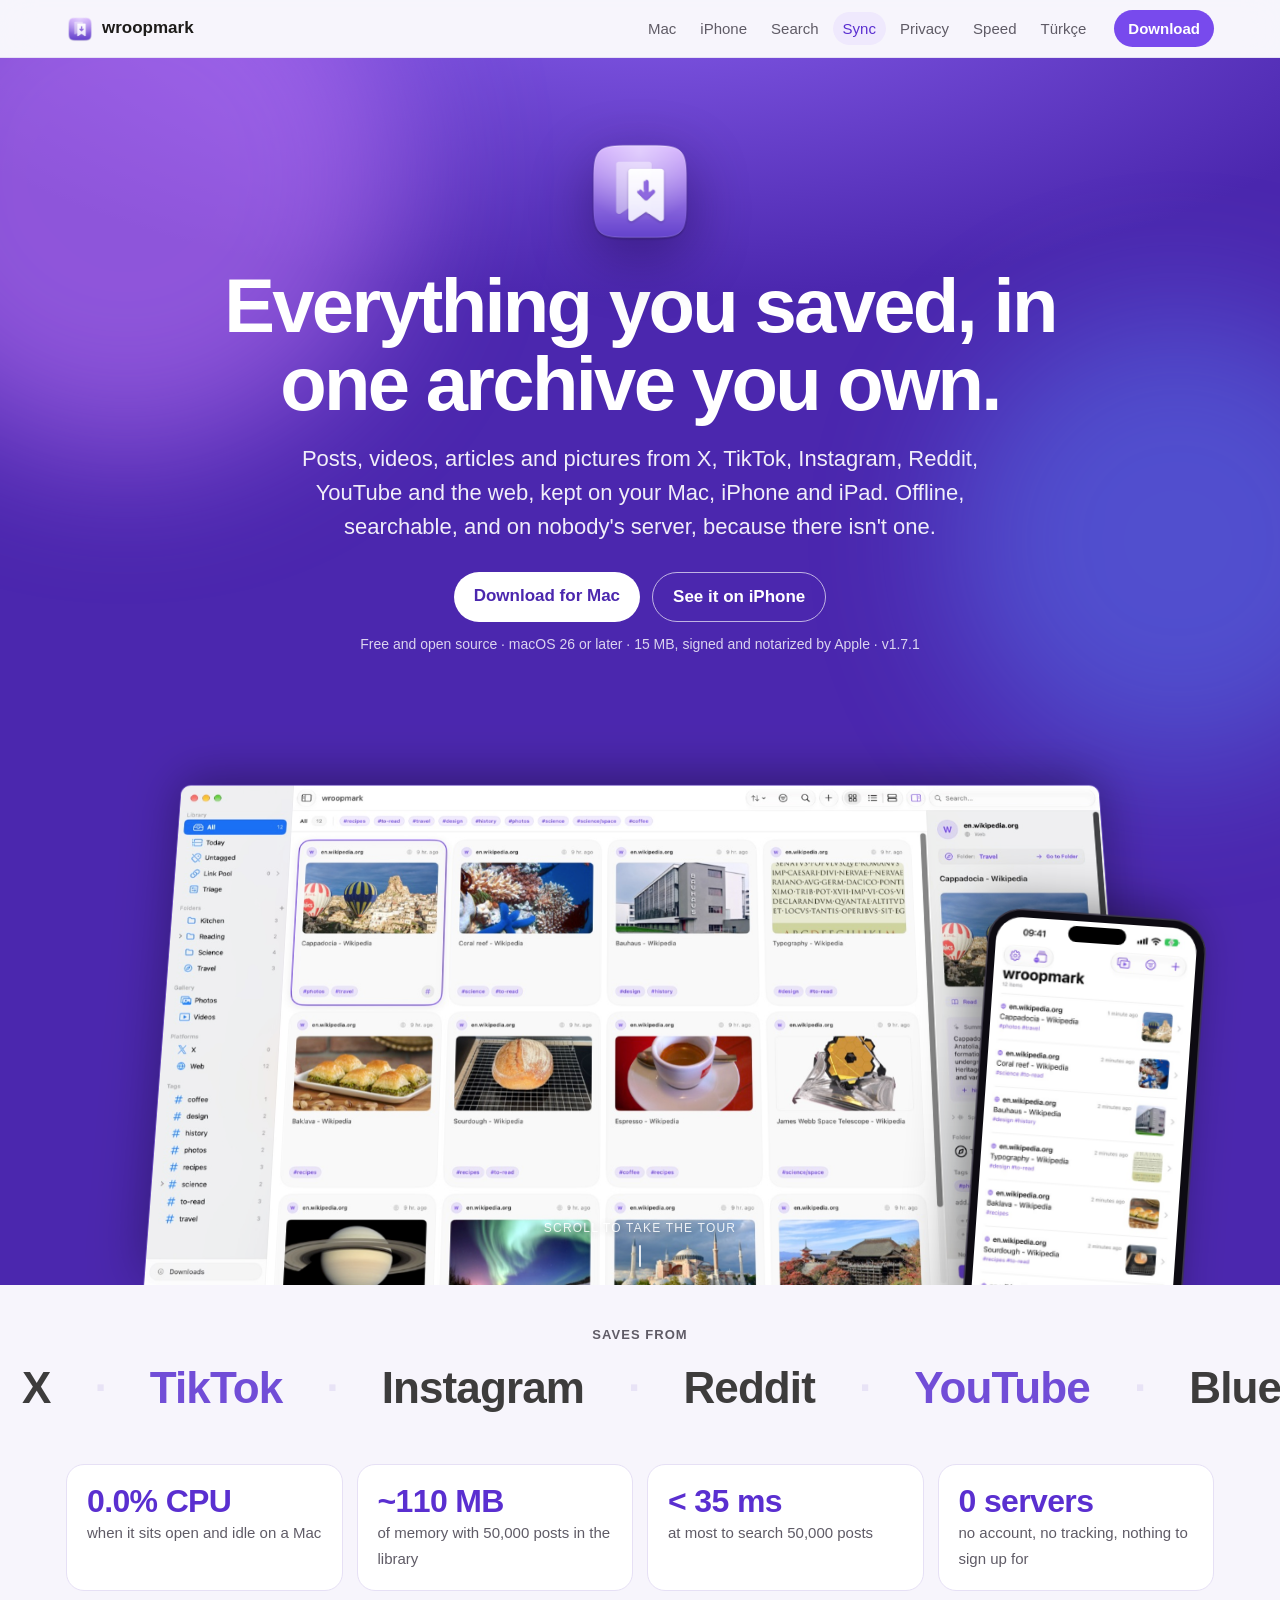
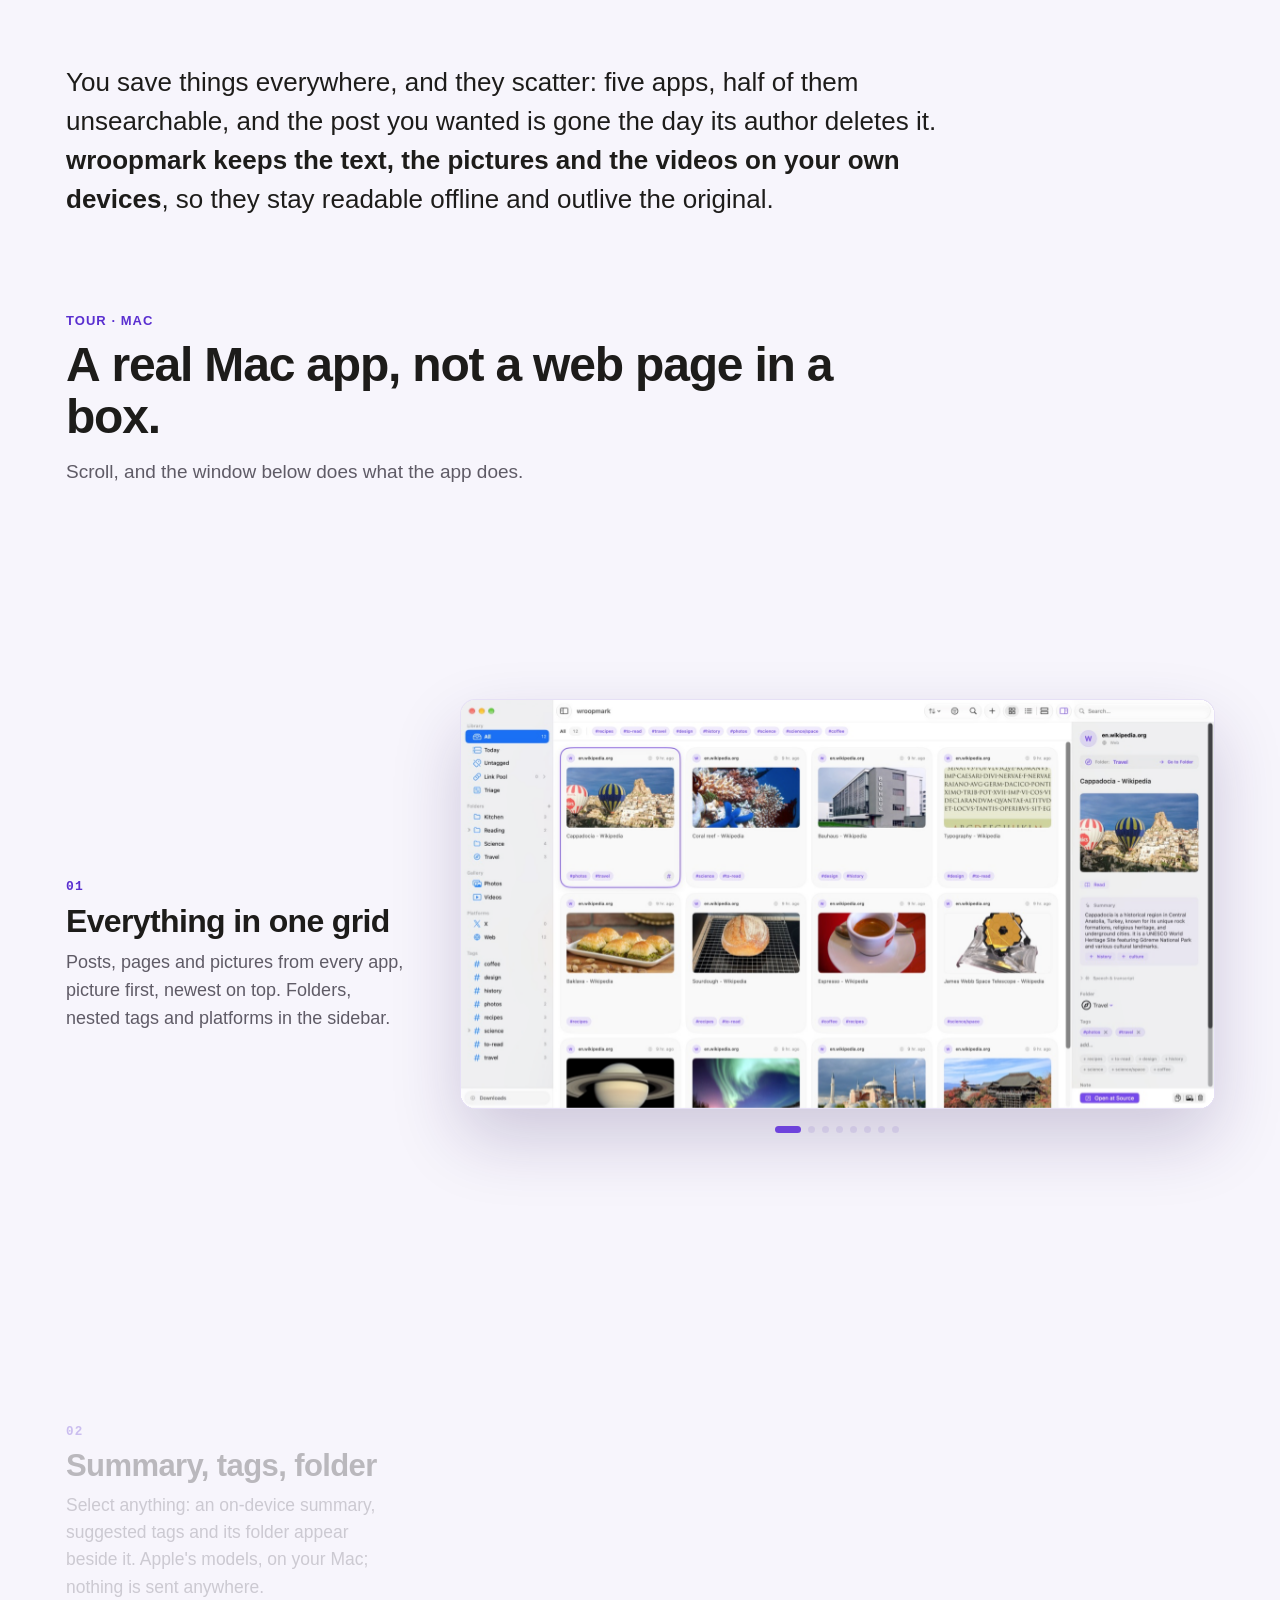
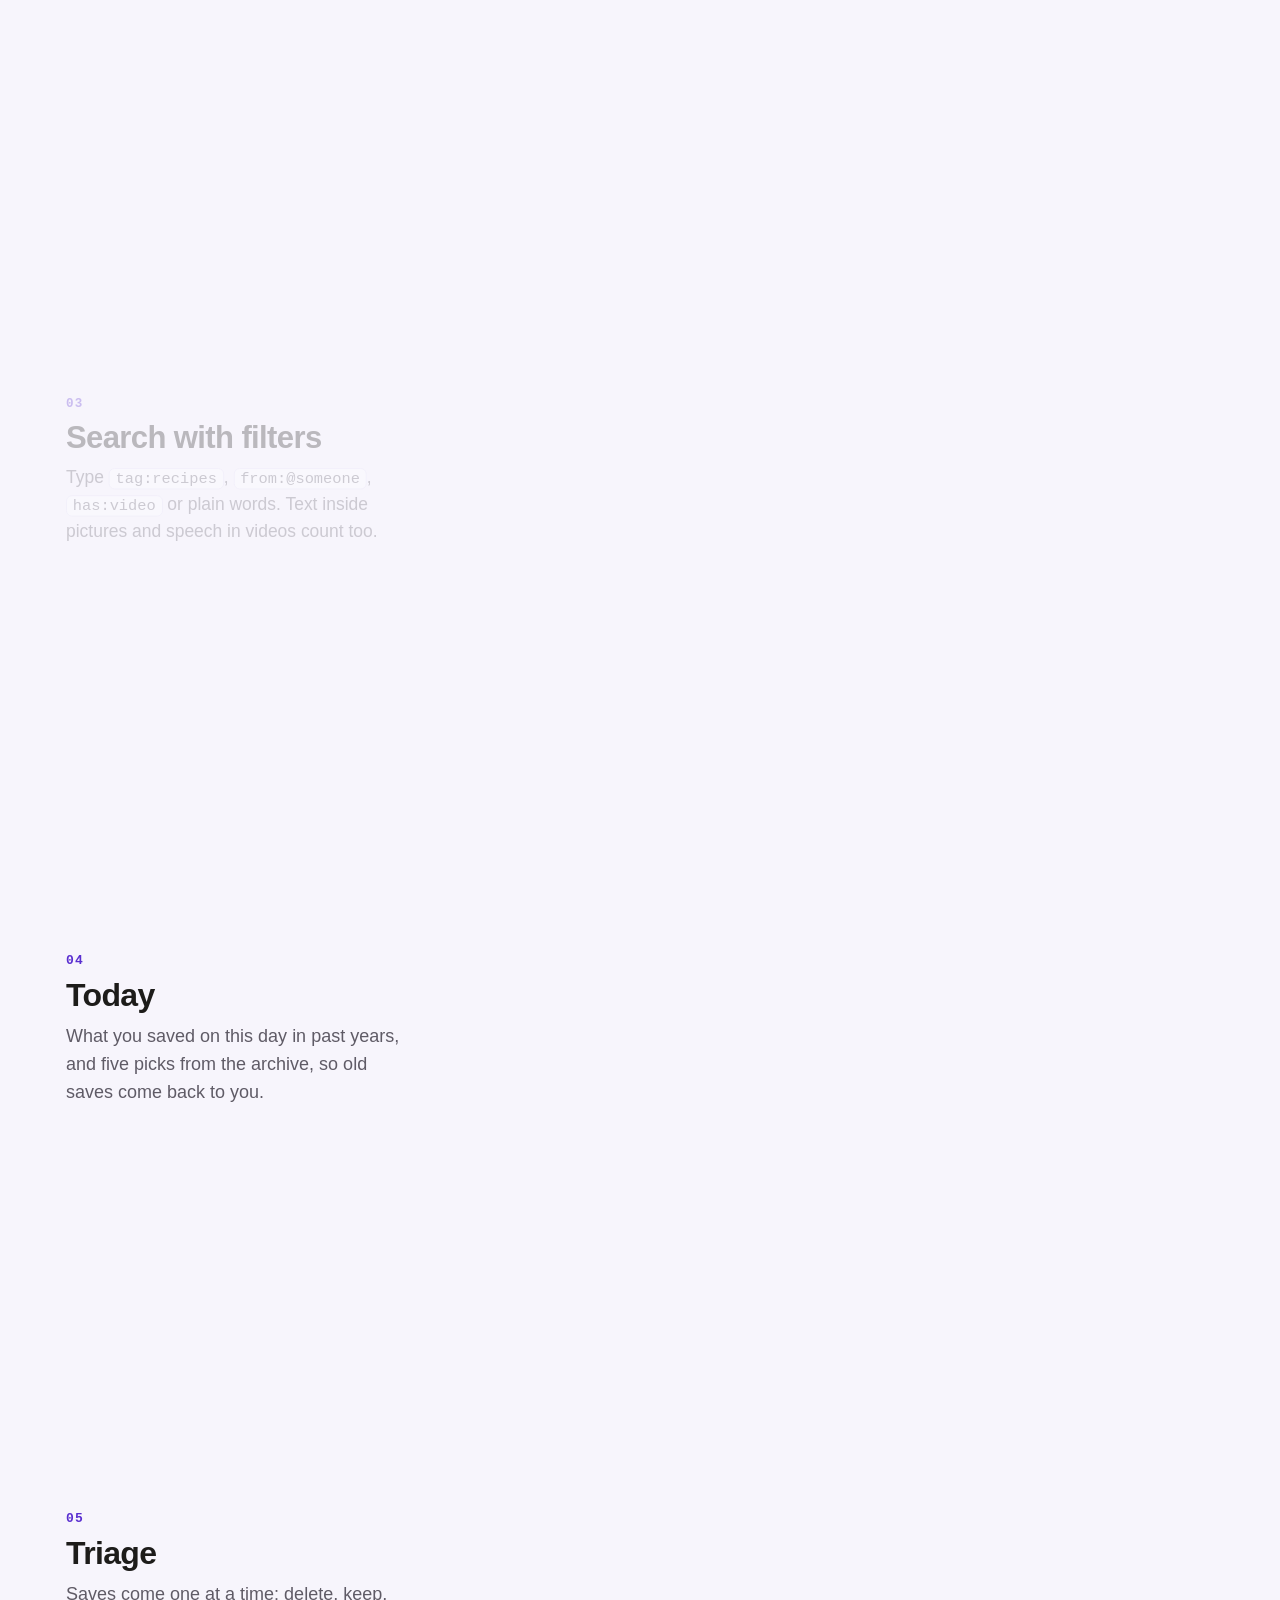
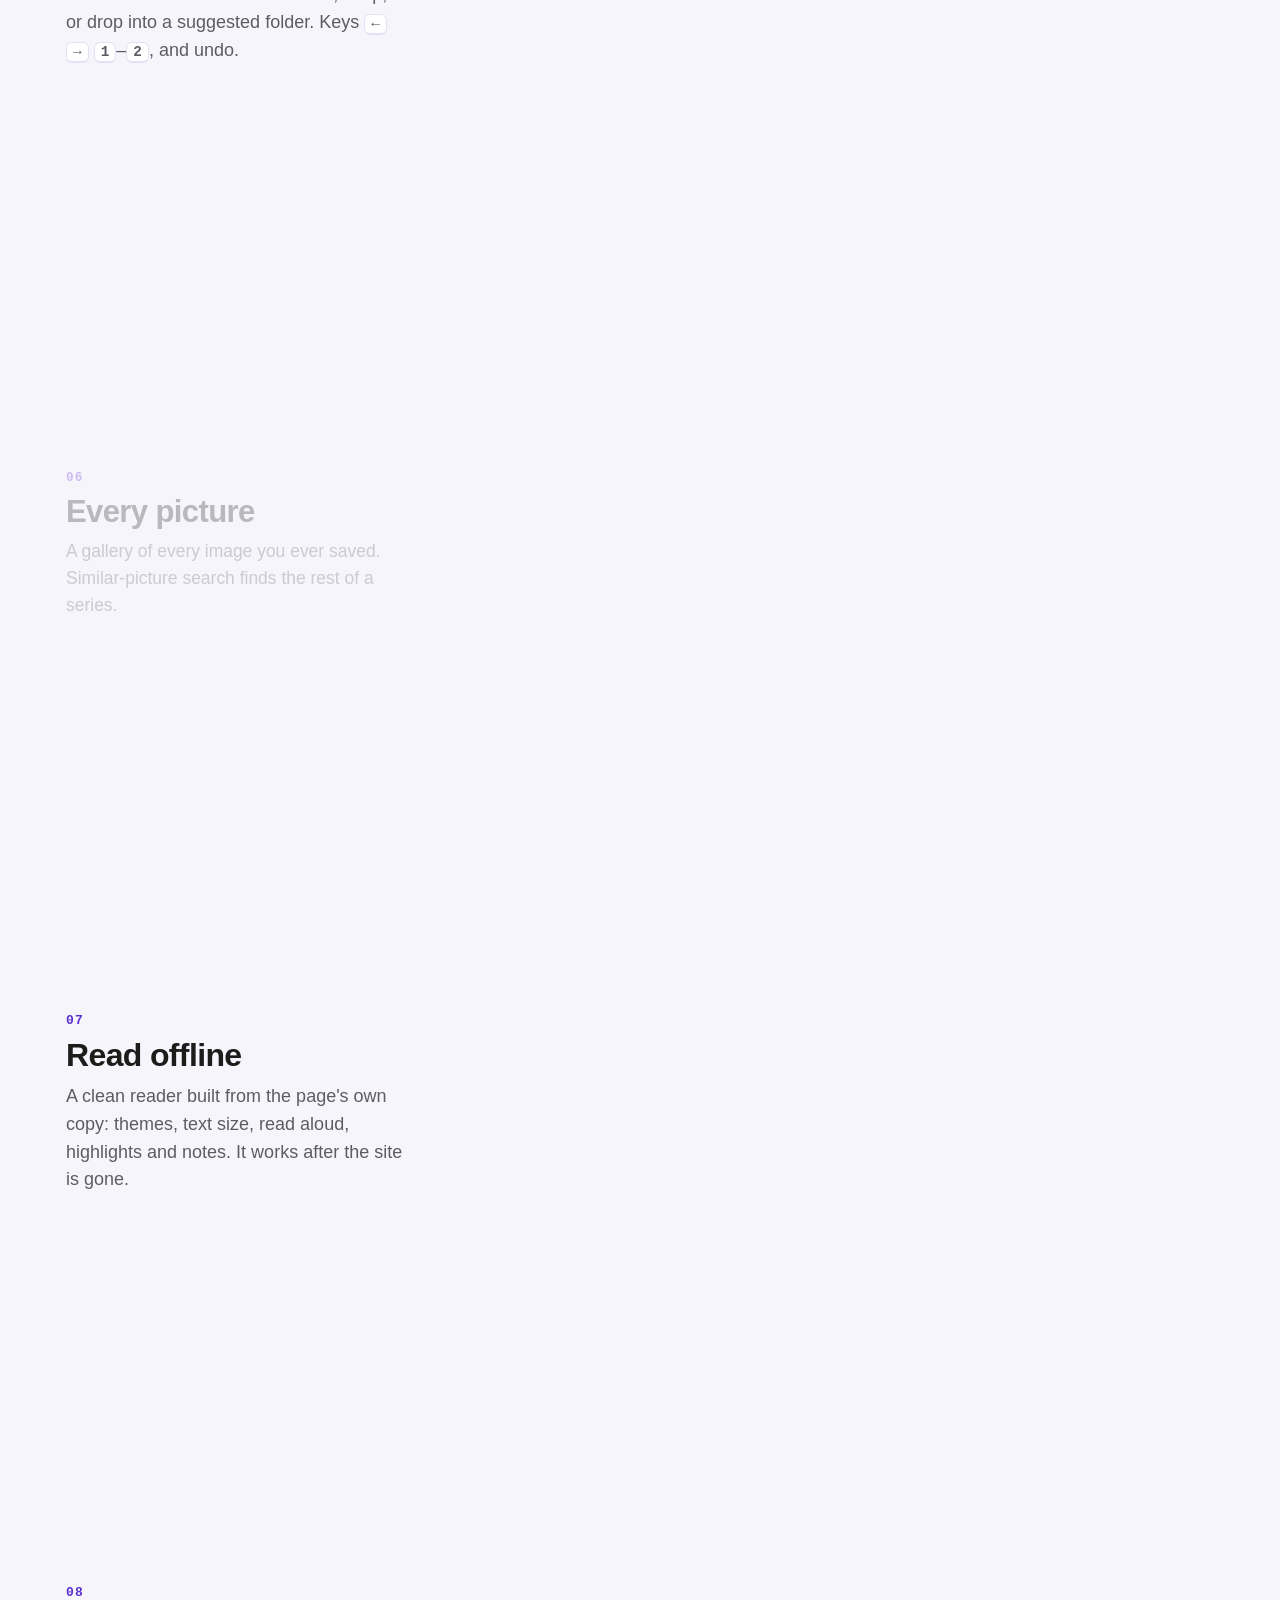
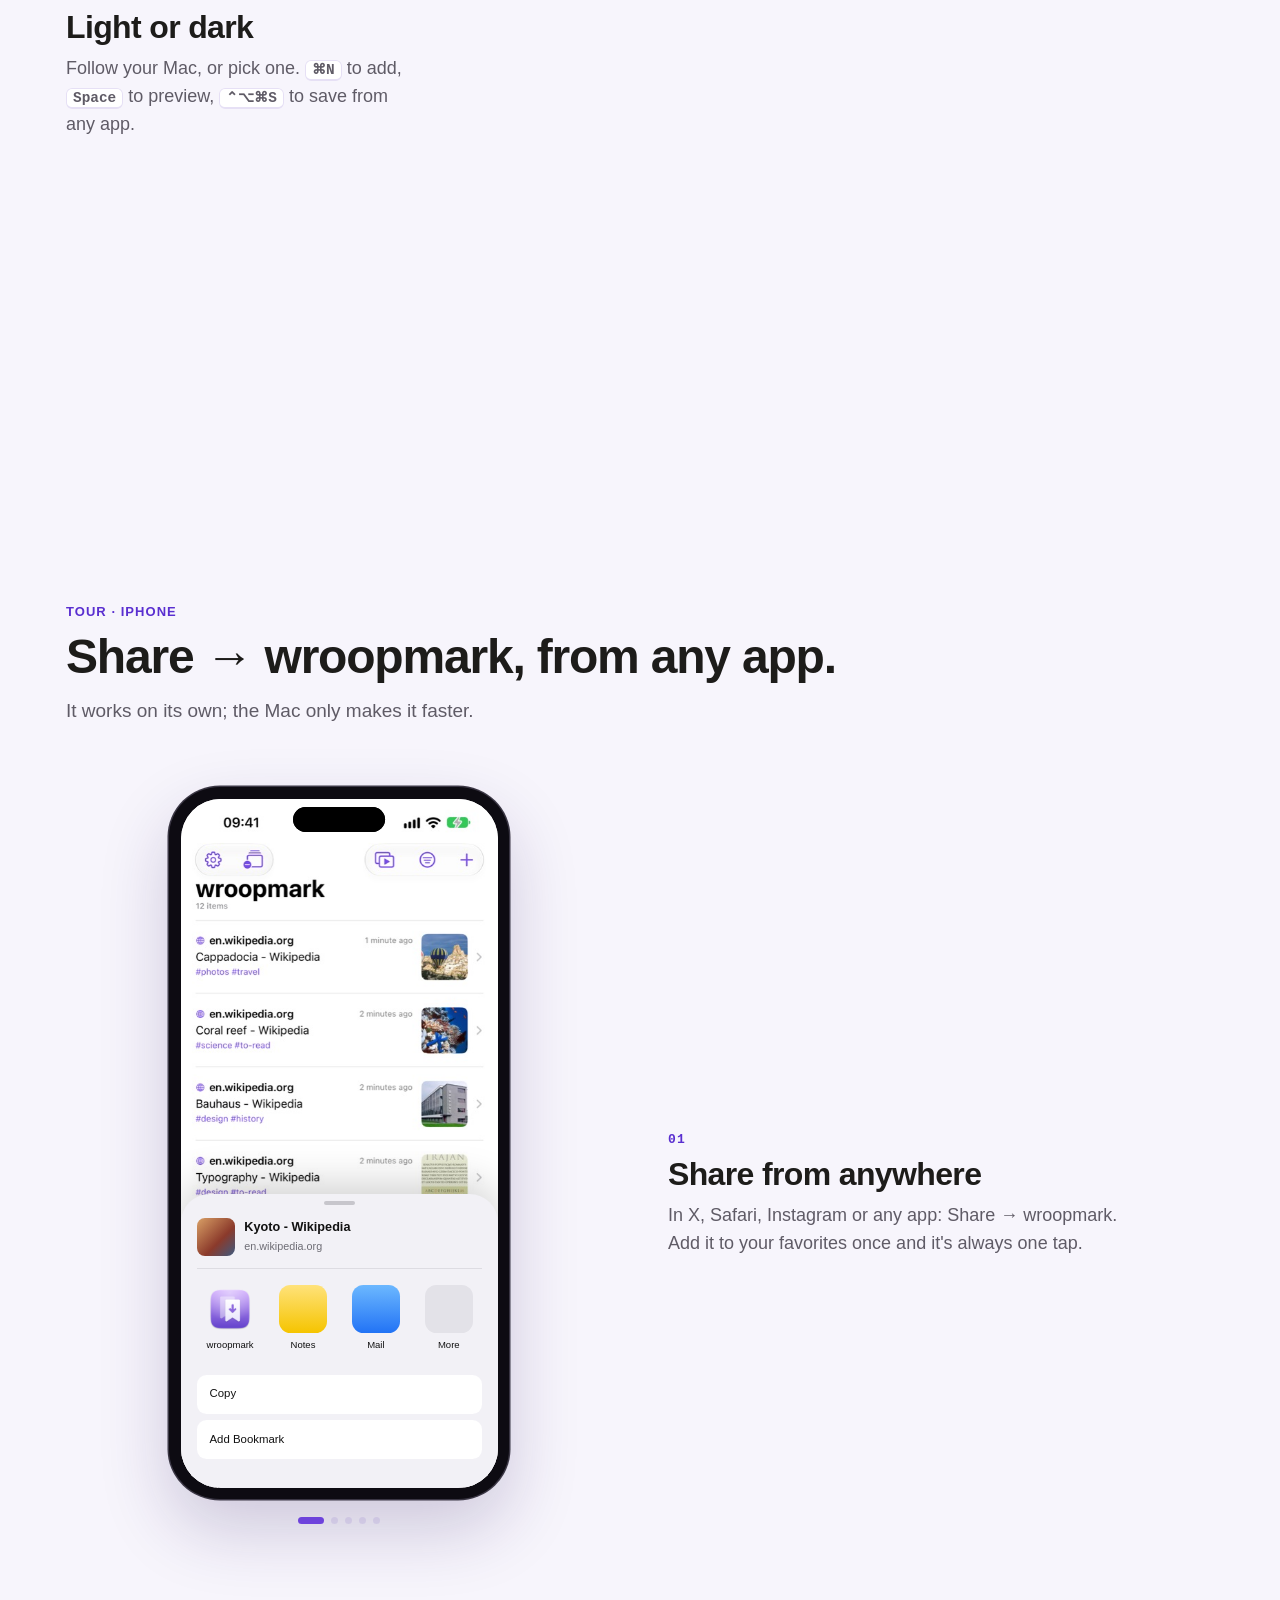
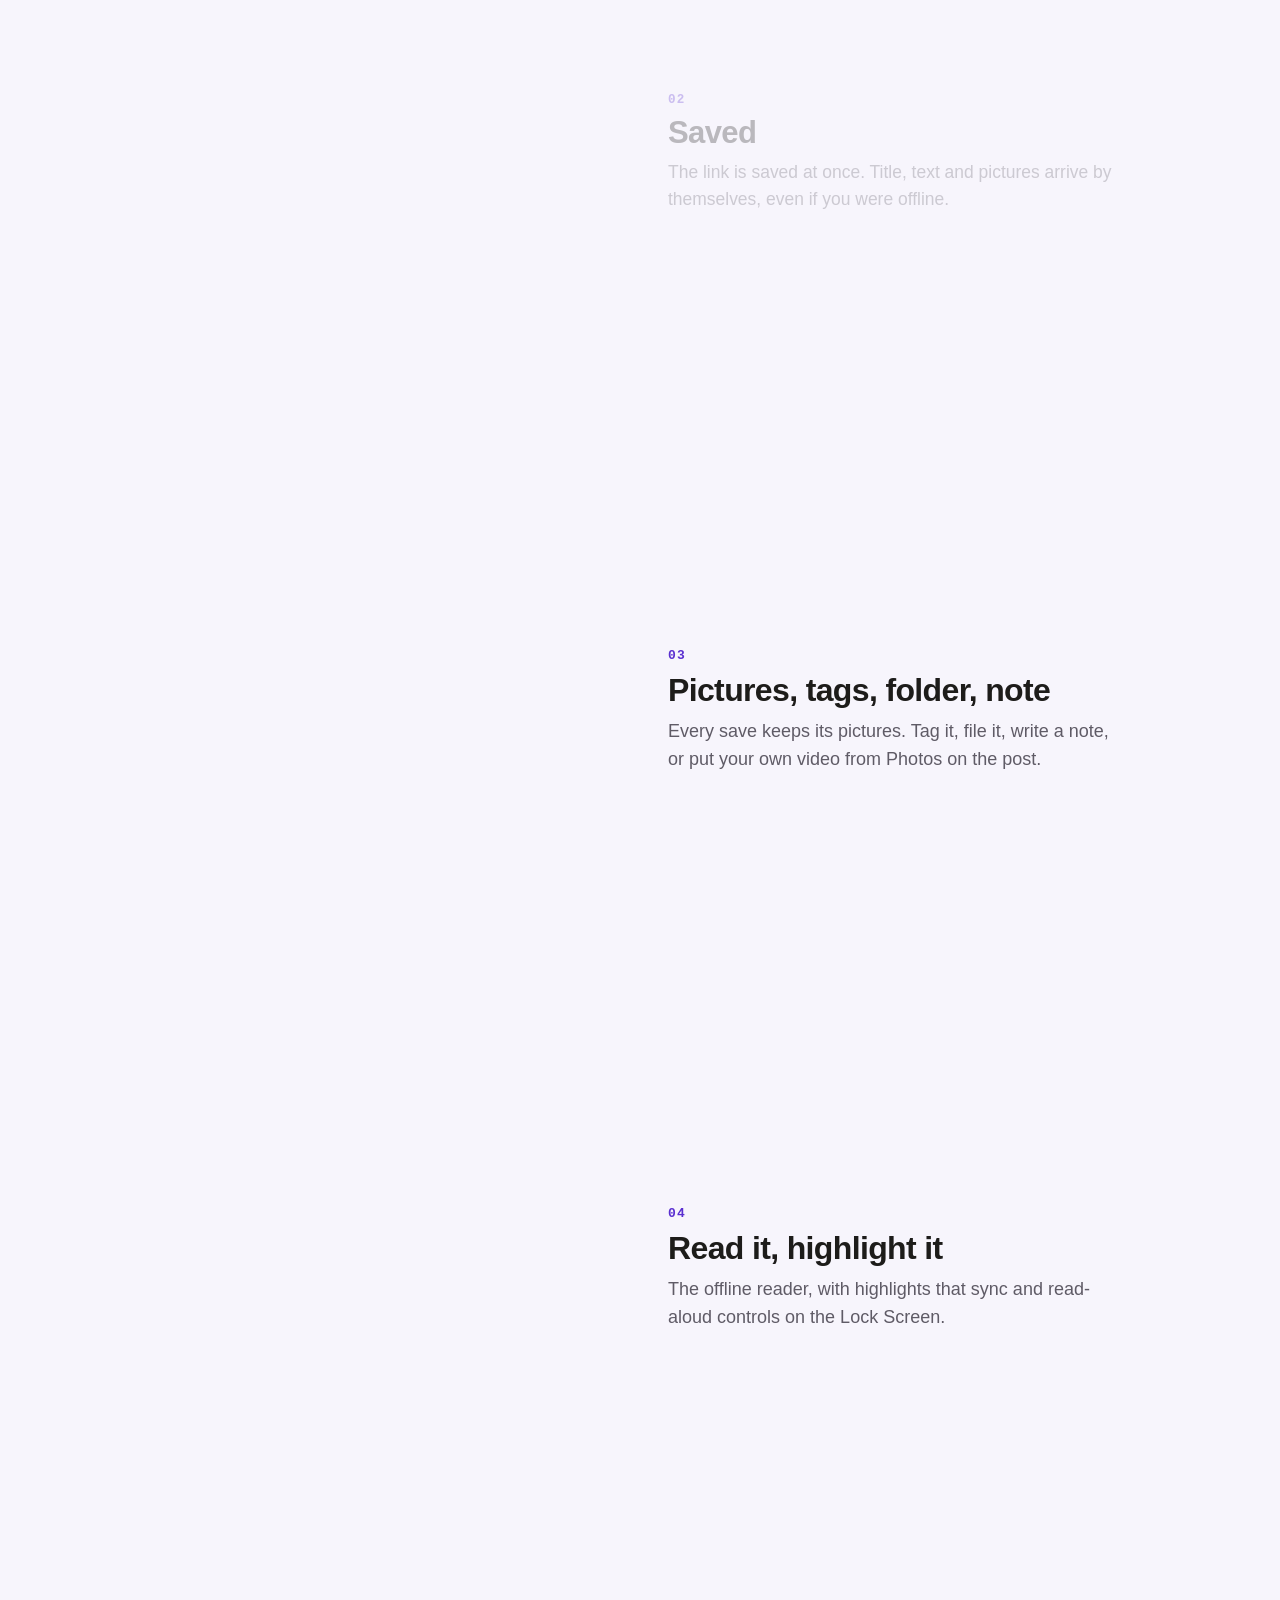
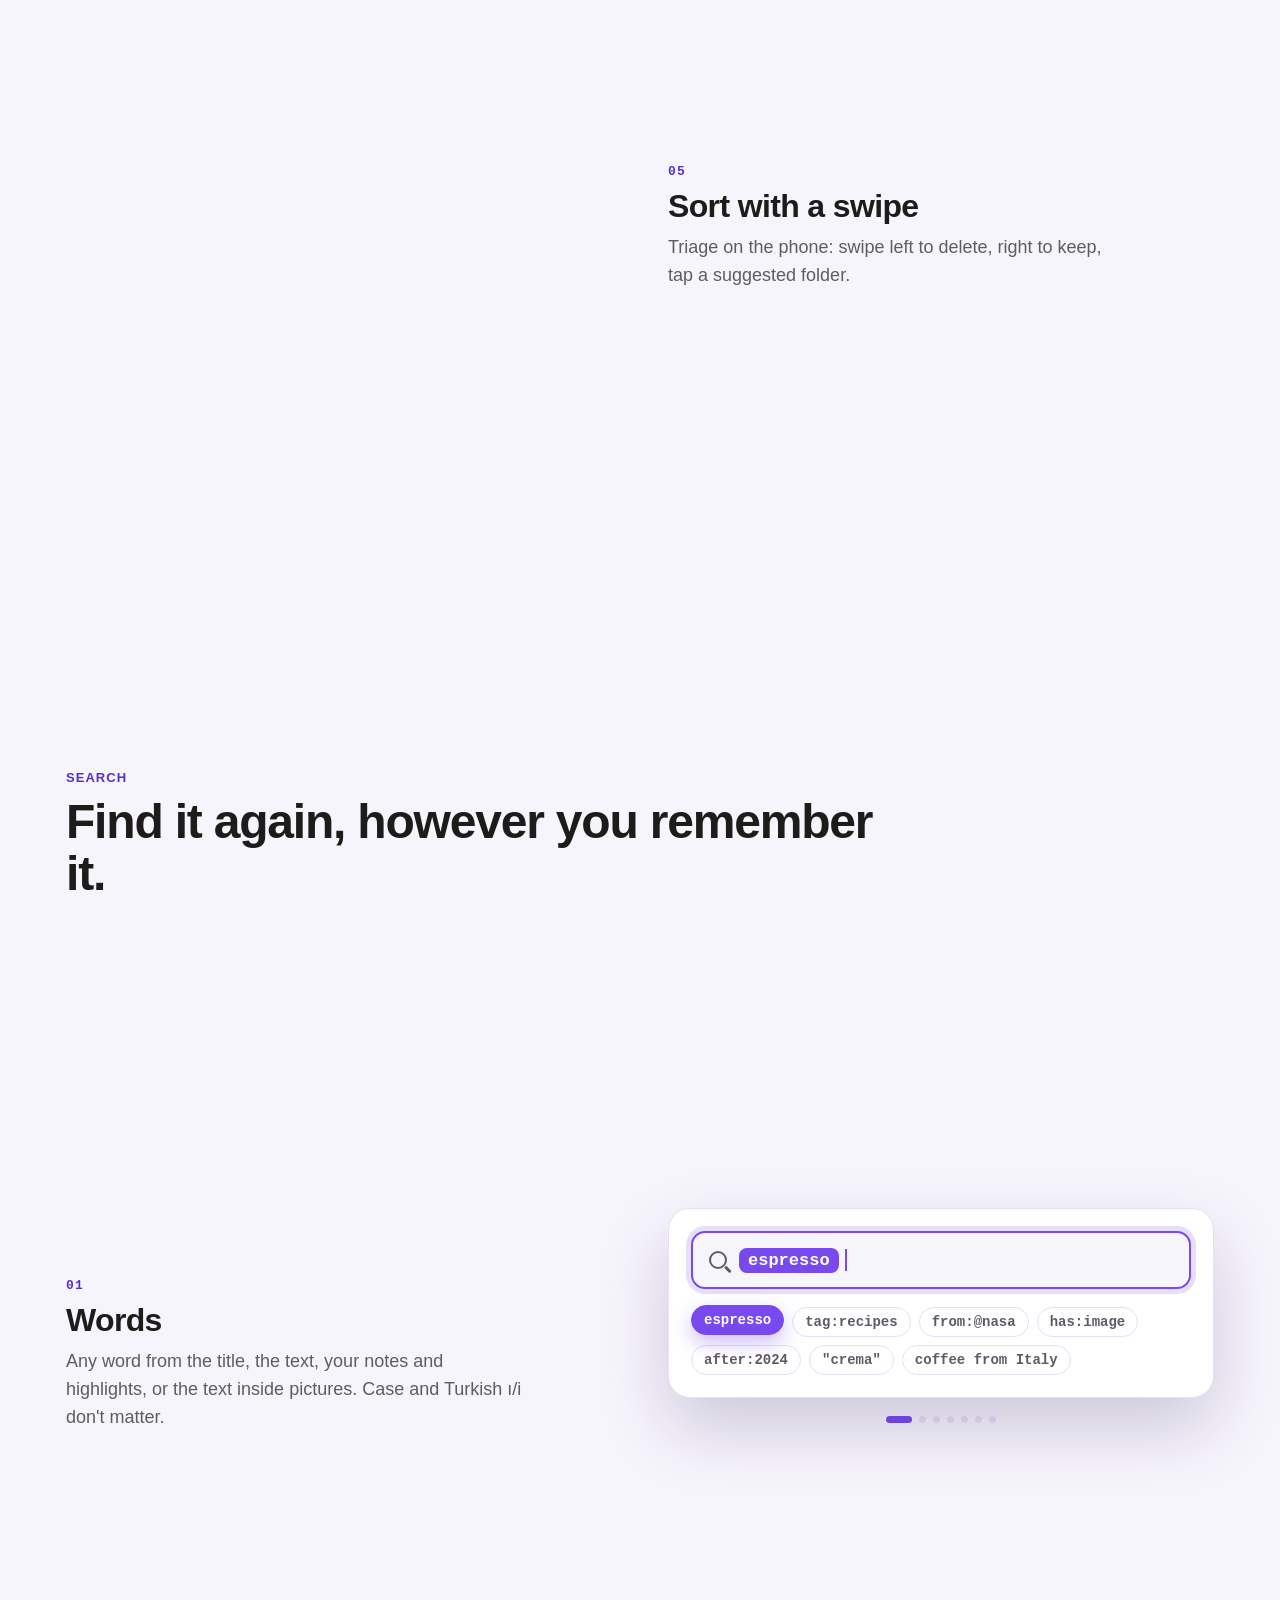
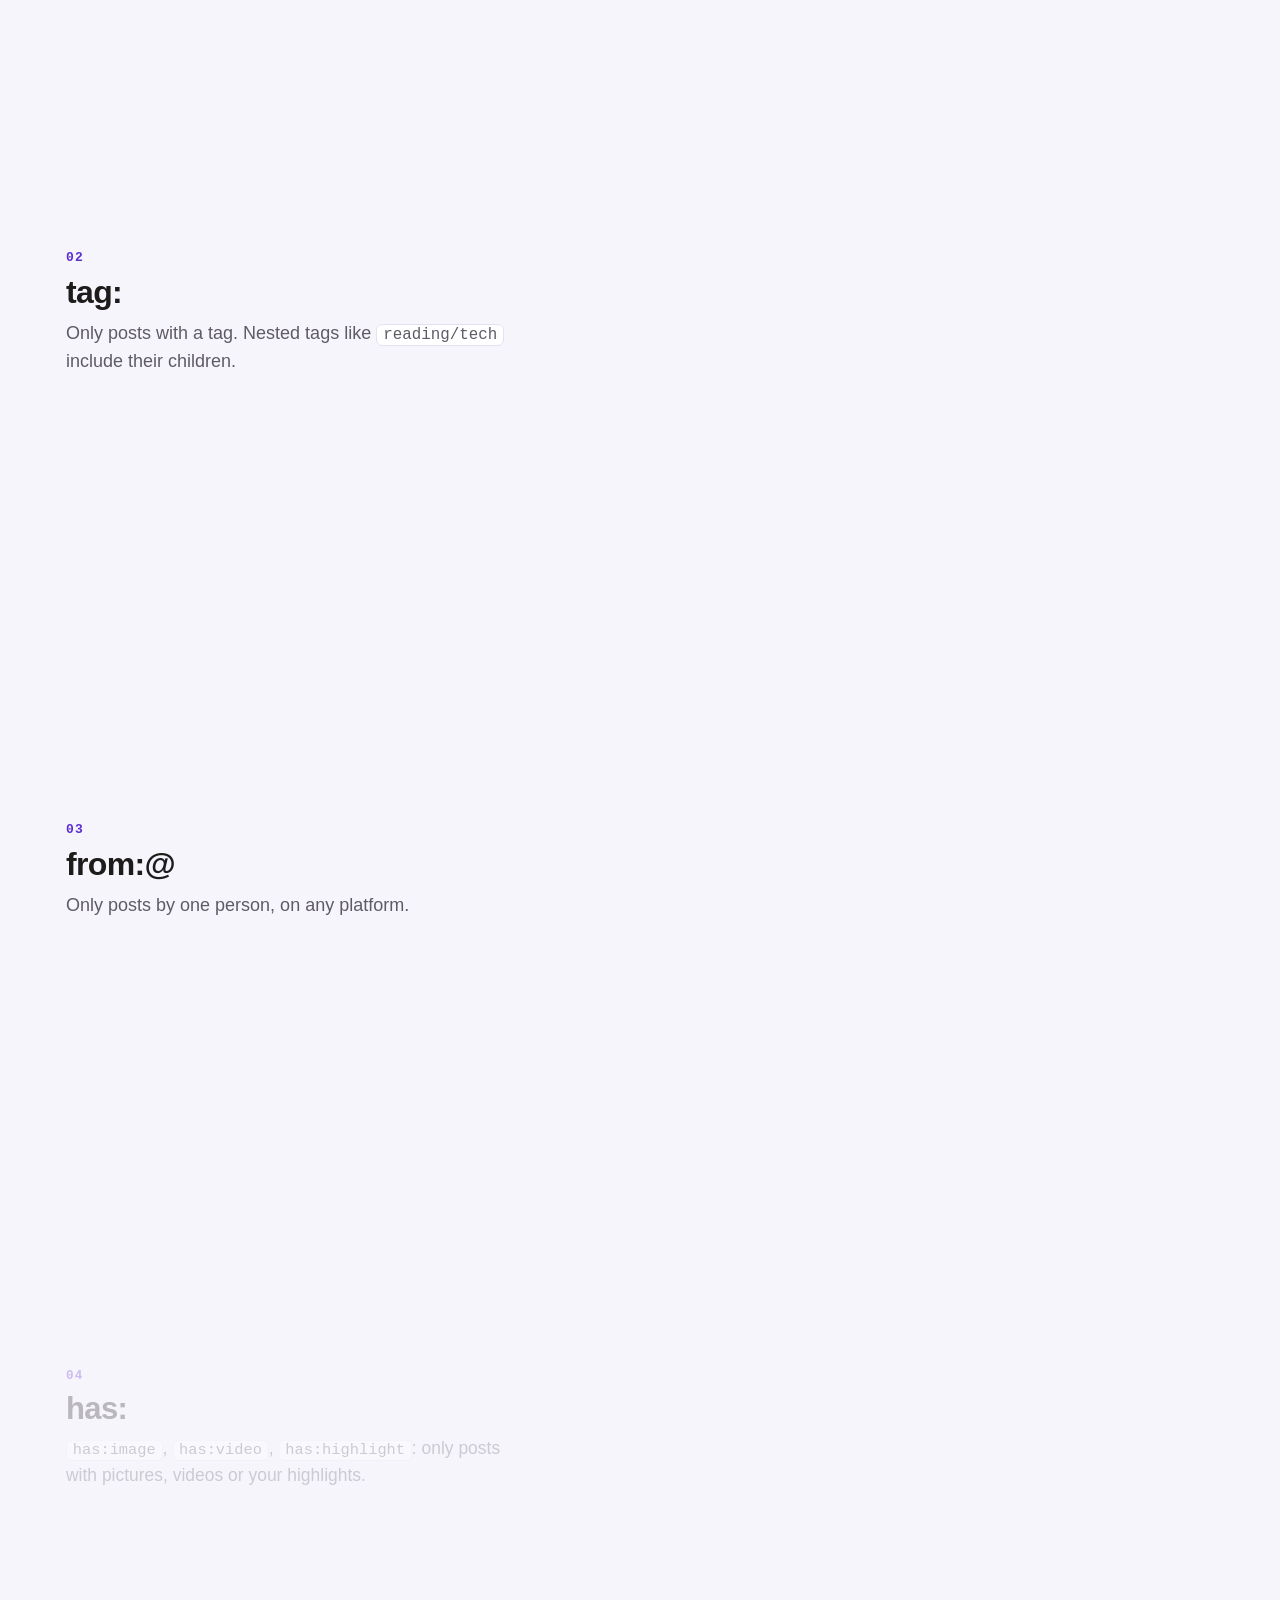
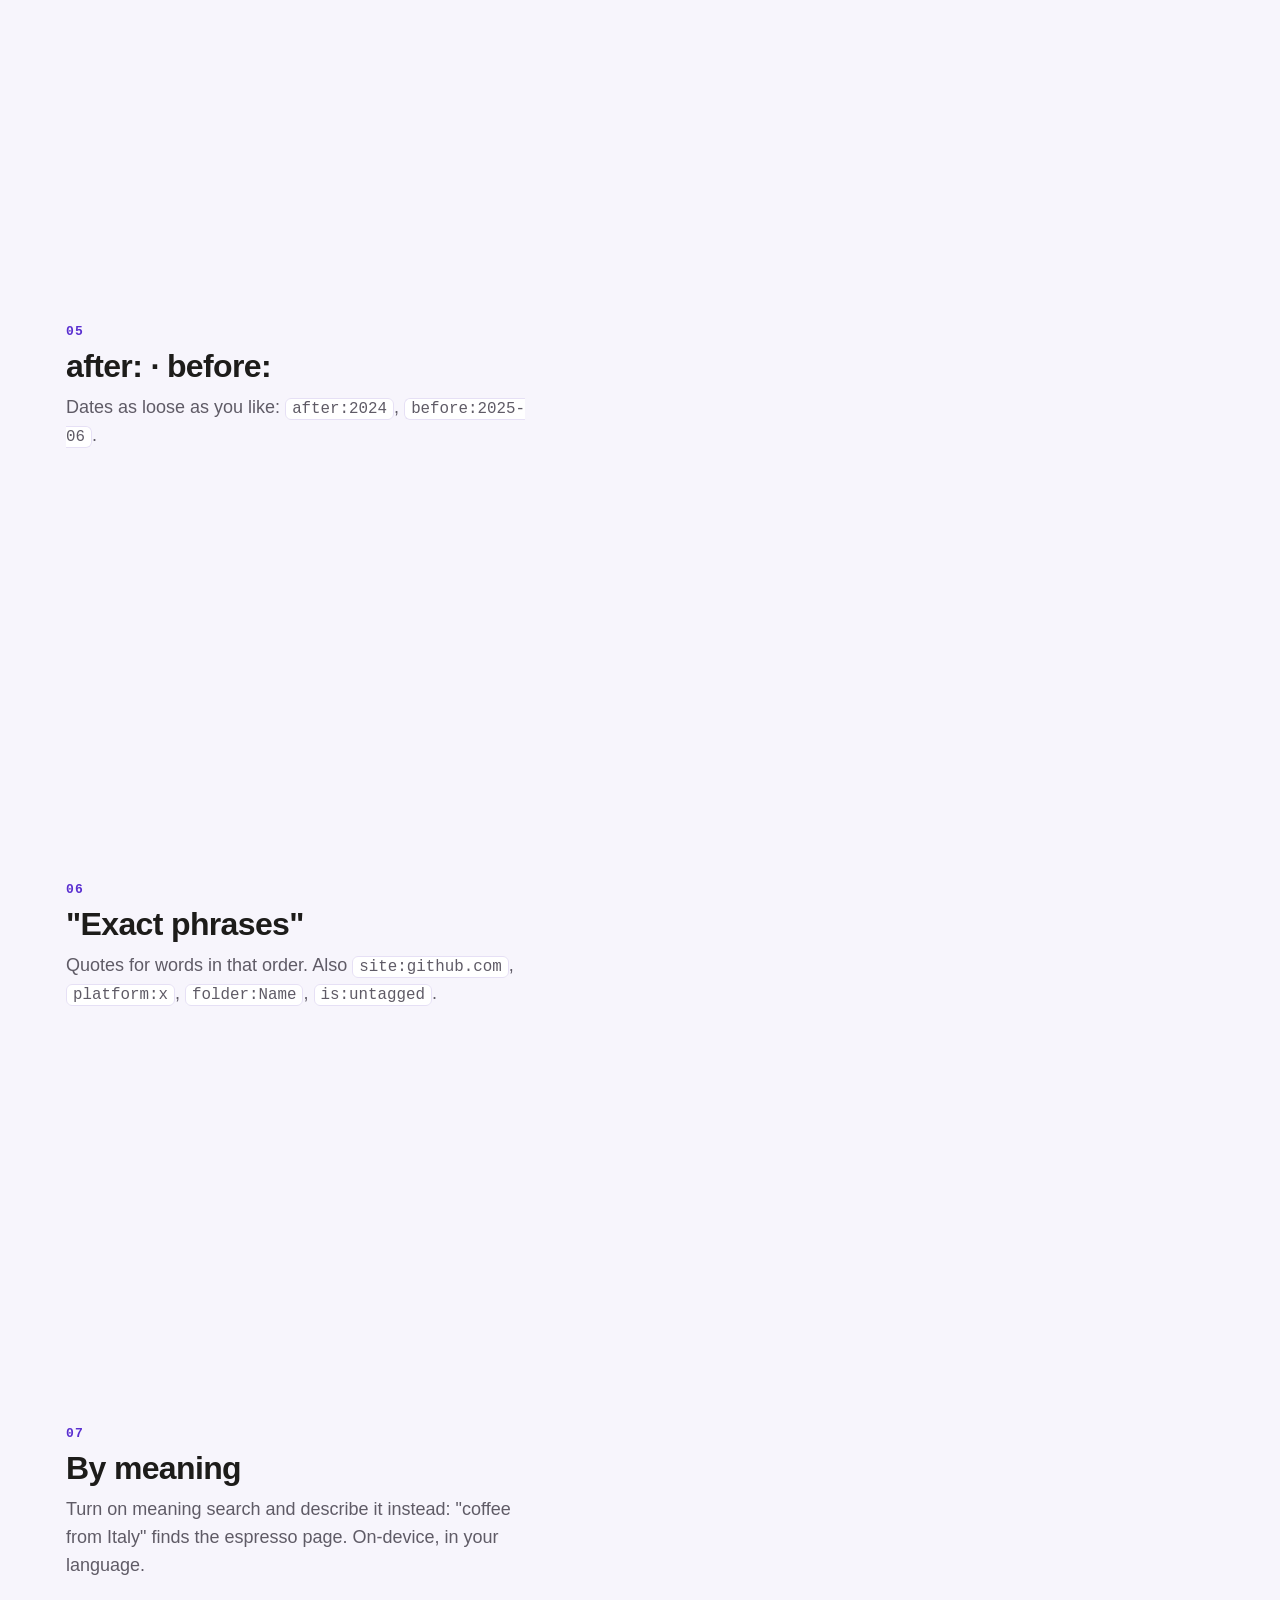
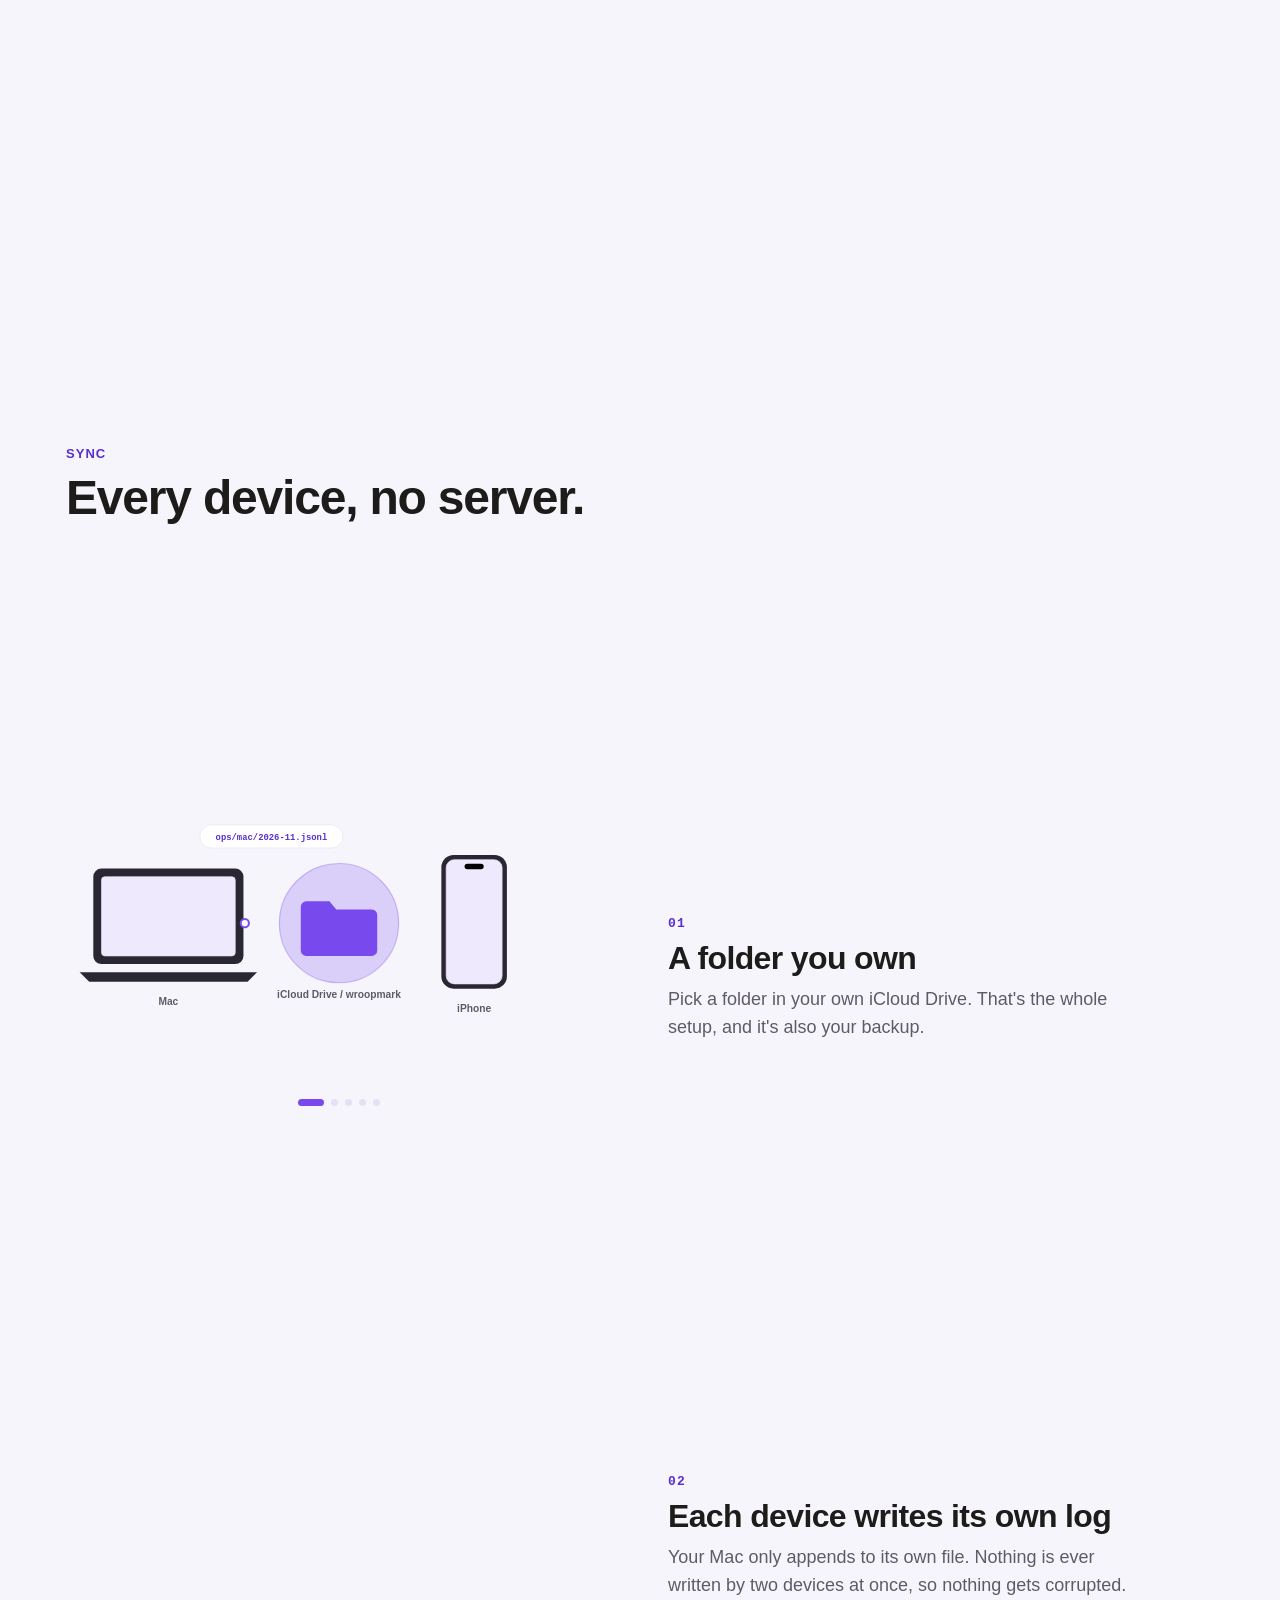
==== commit b336f836: "Site: the icon on stage, and each section arrives its own way The app icon now floats at the top of " ====
--- a/docs/index.html
+++ b/docs/index.html
@@ -57,7 +57,7 @@
 }
 </script>
 </head>
-<body>
+<body id="top">
 <div class="progress" aria-hidden="true"></div>
 <div class="bar"><div class="bar-in">
   <a class="brand" href="./"><img src="logo.png" alt="">wroopmark</a>
@@ -78,6 +78,7 @@
   <div class="orb b" data-speed="-70"></div>
   <div class="orb c" data-speed="-220"></div>
   <div class="hero-copy">
+    <div class="app-icon"><img src="logo.png" width="512" height="512" alt="wroopmark"></div>
     <h1>Everything you saved, in one archive you own.</h1>
     <p class="lead">Posts, videos, articles and pictures from X, TikTok, Instagram, Reddit, YouTube and the web, kept on your Mac, iPhone and iPad. Offline, searchable, and on nobody&#x27;s server, because there isn&#x27;t one.</p>
     <div class="cta">
@@ -99,22 +100,22 @@
 </section>
 
 <div class="stats">
-  <div class="stat reveal" style="--d:0"><b><span data-count="0.0">0.0</span>% CPU</b><span>when it sits open and idle on a Mac</span></div>
-  <div class="stat reveal" style="--d:1"><b>~<span data-count="110">110</span> MB</b><span>of memory with 50,000 posts in the library</span></div>
-  <div class="stat reveal" style="--d:2"><b>&lt; <span data-count="35">35</span> ms</b><span>at most to search 50,000 posts</span></div>
-  <div class="stat reveal" style="--d:3"><b><span data-count="0">0</span> servers</b><span>no account, no tracking, nothing to sign up for</span></div>
+  <div class="stat blur" style="--d:0"><b><span data-count="0.0">0.0</span>% CPU</b><span>when it sits open and idle on a Mac</span></div>
+  <div class="stat blur" style="--d:1"><b>~<span data-count="110">110</span> MB</b><span>of memory with 50,000 posts in the library</span></div>
+  <div class="stat blur" style="--d:2"><b>&lt; <span data-count="35">35</span> ms</b><span>at most to search 50,000 posts</span></div>
+  <div class="stat blur" style="--d:3"><b><span data-count="0">0</span> servers</b><span>no account, no tracking, nothing to sign up for</span></div>
 </div>
 
 <main>
   <section class="intro-block">
-    <p class="intro big reveal">You save things everywhere, and they scatter: five apps, half of them unsearchable, and the post you wanted is gone the day its author deletes it. <b>wroopmark keeps the text, the pictures and the videos on your own devices</b>, so they stay readable offline and outlive the original.</p>
+    <p class="intro big sweep" data-progress="0.75">You save things everywhere, and they scatter: five apps, half of them unsearchable, and the post you wanted is gone the day its author deletes it. <b>wroopmark keeps the text, the pictures and the videos on your own devices</b>, so they stay readable offline and outlive the original.</p>
   </section>
 
   <section class="chapter" id="mac">
     <div class="chapter-head">
-      <p class="eyebrow reveal">Tour · Mac</p>
-      <h2 class="reveal">A real Mac app, not a web page in a box.</h2>
-      <p class="intro reveal">Scroll, and the window below does what the app does.</p>
+      <p class="eyebrow track">Tour · Mac</p>
+      <h2 class="mask" aria-label="A real Mac app, not a web page in a box."><span aria-hidden="true"><span class="w"><span style="--i:0">A</span></span> <span class="w"><span style="--i:1">real</span></span> <span class="w"><span style="--i:2">Mac</span></span> <span class="w"><span style="--i:3">app,</span></span> <span class="w"><span style="--i:4">not</span></span> <span class="w"><span style="--i:5">a</span></span> <span class="w"><span style="--i:6">web</span></span> <span class="w"><span style="--i:7">page</span></span> <span class="w"><span style="--i:8">in</span></span> <span class="w"><span style="--i:9">a</span></span> <span class="w"><span style="--i:10">box.</span></span></span></h2>
+      <p class="intro fade">Scroll, and the window below does what the app does.</p>
     </div>
     <div class="tour mac-tour" data-tour>
       <div class="stage-col"><div class="sticky">
@@ -178,9 +179,9 @@
 
   <section class="chapter" id="iphone">
     <div class="chapter-head">
-      <p class="eyebrow reveal">Tour · iPhone</p>
-      <h2 class="reveal">Share → wroopmark, from any app.</h2>
-      <p class="intro reveal">It works on its own; the Mac only makes it faster.</p>
+      <p class="eyebrow track">Tour · iPhone</p>
+      <h2 class="mask" aria-label="Share → wroopmark, from any app."><span aria-hidden="true"><span class="w"><span style="--i:0">Share</span></span> <span class="w"><span style="--i:1">→</span></span> <span class="w"><span style="--i:2">wroopmark,</span></span> <span class="w"><span style="--i:3">from</span></span> <span class="w"><span style="--i:4">any</span></span> <span class="w"><span style="--i:5">app.</span></span></span></h2>
+      <p class="intro fade">It works on its own; the Mac only makes it faster.</p>
     </div>
     <div class="tour phone-tour" data-tour>
       <div class="stage-col"><div class="sticky">
@@ -234,8 +235,8 @@
 
   <section class="chapter" id="search">
     <div class="chapter-head">
-      <p class="eyebrow reveal">Search</p>
-      <h2 class="reveal">Find it again, however you remember it.</h2>
+      <p class="eyebrow track">Search</p>
+      <h2 class="mask" aria-label="Find it again, however you remember it."><span aria-hidden="true"><span class="w"><span style="--i:0">Find</span></span> <span class="w"><span style="--i:1">it</span></span> <span class="w"><span style="--i:2">again,</span></span> <span class="w"><span style="--i:3">however</span></span> <span class="w"><span style="--i:4">you</span></span> <span class="w"><span style="--i:5">remember</span></span> <span class="w"><span style="--i:6">it.</span></span></span></h2>
     </div>
     <div class="tour search-tour" data-tour>
       <div class="stage-col"><div class="sticky">
@@ -287,8 +288,8 @@
 
   <section class="chapter" id="sync">
     <div class="chapter-head">
-      <p class="eyebrow reveal">Sync</p>
-      <h2 class="reveal">Every device, no server.</h2>
+      <p class="eyebrow track">Sync</p>
+      <h2 class="mask" aria-label="Every device, no server."><span aria-hidden="true"><span class="w"><span style="--i:0">Every</span></span> <span class="w"><span style="--i:1">device,</span></span> <span class="w"><span style="--i:2">no</span></span> <span class="w"><span style="--i:3">server.</span></span></span></h2>
     </div>
     <div class="tour sync-tour" data-tour>
       <div class="stage-col"><div class="sticky">
@@ -338,8 +339,9 @@
     </div>
   </section>
 
-  <section class="private" id="private" data-words>
+  <section class="private" id="private" data-words data-progress="0.9">
     <div class="private-in">
+      <img class="vault" src="logo.png" width="512" height="512" alt="">
       <p class="eyebrow">Privacy</p>
       <p class="words"><span>No</span> <span>account.</span> <span>No</span> <span>server.</span> <span>No</span> <span>ads.</span> <span>No</span> <span>tracking.</span> <span>Your</span> <span>archive</span> <span>is</span> <span>a</span> <span>folder</span> <span>on</span> <span>your</span> <span>own</span> <span>disk,</span> <span>and</span> <span>it</span> <span>stays</span> <span>readable</span> <span>even</span> <span>if</span> <span>every</span> <span>site</span> <span>it</span> <span>came</span> <span>from</span> <span>goes</span> <span>away.</span></p>
       <a class="more" href="privacy.html">Read the privacy policy →</a>
@@ -347,11 +349,11 @@
   </section>
 
   <section id="light">
-    <div class="light reveal">
+    <div class="light" data-progress="0.55">
       <div class="orb" data-speed="-90"></div>
-      <p class="eyebrow">Light &amp; fast</p>
-      <h2>Idle means idle.</h2>
-      <p class="intro">No Electron, no background service, no browser engine kept warm. When the window is open and you aren&#x27;t doing anything, wroopmark uses no CPU. Text recognition and on-device AI run in small helper processes only while they have work, and you can pause them in Settings.</p>
+      <p class="eyebrow track">Light &amp; fast</p>
+      <h2 class="mask" aria-label="Idle means idle."><span aria-hidden="true"><span class="w"><span style="--i:0">Idle</span></span> <span class="w"><span style="--i:1">means</span></span> <span class="w"><span style="--i:2">idle.</span></span></span></h2>
+      <p class="intro fade">No Electron, no background service, no browser engine kept warm. When the window is open and you aren&#x27;t doing anything, wroopmark uses no CPU. Text recognition and on-device AI run in small helper processes only while they have work, and you can pause them in Settings.</p>
       <figure class="cpu" data-draw>
         <figcaption><span>CPU over one minute, window open, idle</span><b>0.0%</b></figcaption>
         <svg viewBox="0 0 600 120" preserveAspectRatio="none" aria-hidden="true">
@@ -359,17 +361,17 @@
           <path class="line" d="M0 112 H600" pathLength="1"/>
         </svg>
       </figure>
-      <div class="table-wrap">
+      <div class="table-wrap rows">
       <table>
         <tr><th>Measured on a Mac</th><th>Result</th></tr>
-        <tr><td>CPU, window open, idle (a 50,000-post library, and a real archive after a day of use)</td><td class="n">0.0%</td></tr>
-        <tr><td>Memory, 50,000 posts, window open</td><td class="n">~110 MB</td></tr>
-        <tr><td>Memory after a day of everyday use, a screen full of pictures</td><td class="n">~280 MB</td></tr>
-        <tr><td>Open the library</td><td class="n">5 ms</td></tr>
-        <tr><td>First page of the newest posts</td><td class="n">0.6 ms</td></tr>
-        <tr><td>Word or phrase search across 50,000 posts</td><td class="n">7–21 ms</td></tr>
-        <tr><td>Filters (<code>platform:x has:video tag:…</code>, <code>from:@…</code>, folders)</td><td class="n">3–32 ms</td></tr>
-        <tr><td>Download / installed app</td><td class="n">15 MB / 29 MB</td></tr>
+        <tr style="--r:0"><td>CPU, window open, idle (a 50,000-post library, and a real archive after a day of use)</td><td class="n">0.0%</td></tr>
+        <tr style="--r:1"><td>Memory, 50,000 posts, window open</td><td class="n">~110 MB</td></tr>
+        <tr style="--r:2"><td>Memory after a day of everyday use, a screen full of pictures</td><td class="n">~280 MB</td></tr>
+        <tr style="--r:3"><td>Open the library</td><td class="n">5 ms</td></tr>
+        <tr style="--r:4"><td>First page of the newest posts</td><td class="n">0.6 ms</td></tr>
+        <tr style="--r:5"><td>Word or phrase search across 50,000 posts</td><td class="n">7–21 ms</td></tr>
+        <tr style="--r:6"><td>Filters (<code>platform:x has:video tag:…</code>, <code>from:@…</code>, folders)</td><td class="n">3–32 ms</td></tr>
+        <tr style="--r:7"><td>Download / installed app</td><td class="n">15 MB / 29 MB</td></tr>
       </table>
       </div>
       <p class="fine">Mac with M4 Pro, macOS 27.2, wroopmark 1.7. Memory is the system's “footprint” figure; CPU is from <code>top</code> over a minute. After a big import the library is indexed once in the background (text recognition, search by meaning), which uses CPU until it is done. Timings come from the repository's own test, <code>WM_PERF_N=50000 cargo test --release --test perf -- --ignored</code>, so you can run it yourself.</p>
@@ -379,56 +381,62 @@
   <section class="ipad">
     <div class="split">
       <div class="text">
-        <p class="eyebrow reveal">iPad</p>
-        <h2 class="reveal">Three columns on iPad.</h2>
-        <p class="intro reveal">Scopes, the list and the post side by side, with the same reader, feed and Triage.</p>
-      </div>
-      <div class="ipad-frame reveal-fade" data-speed="-60"><img src="images/en-ipad-1.jpg" width="1600" height="1200" alt="wroopmark on iPad in three columns" loading="lazy" decoding="async"></div>
+        <p class="eyebrow track">iPad</p>
+        <h2 class="mask" aria-label="Three columns on iPad."><span aria-hidden="true"><span class="w"><span style="--i:0">Three</span></span> <span class="w"><span style="--i:1">columns</span></span> <span class="w"><span style="--i:2">on</span></span> <span class="w"><span style="--i:3">iPad.</span></span></span></h2>
+        <p class="intro fade">Scopes, the list and the post side by side, with the same reader, feed and Triage.</p>
+      </div>
+      <div class="ipad-frame" data-progress="0.95"><img src="images/en-ipad-1.jpg" width="1600" height="1200" alt="wroopmark on iPad in three columns" loading="lazy" decoding="async"></div>
     </div>
   </section>
 
   <section>
-    <p class="eyebrow reveal">Everything else</p>
-    <h2 class="reveal">Made to keep, not to scroll past.</h2>
+    <p class="eyebrow track">Everything else</p>
+    <h2 class="mask" aria-label="Made to keep, not to scroll past."><span aria-hidden="true"><span class="w"><span style="--i:0">Made</span></span> <span class="w"><span style="--i:1">to</span></span> <span class="w"><span style="--i:2">keep,</span></span> <span class="w"><span style="--i:3">not</span></span> <span class="w"><span style="--i:4">to</span></span> <span class="w"><span style="--i:5">scroll</span></span> <span class="w"><span style="--i:6">past.</span></span></span></h2>
     <div class="grid">
-      <div class="card reveal" style="--d:0"><h3>Watch your saves</h3><p>Saved videos and posts full screen, one after another, with picture-in-picture, AirPlay and playback speed.</p></div>
-      <div class="card reveal" style="--d:1"><h3>Bring it all in</h3><p>Data downloads from TikTok, Instagram, X, Threads and Reddit, browser bookmarks, Pocket and Raindrop CSV.</p></div>
-      <div class="card reveal" style="--d:2"><h3>Browser extension</h3><p>Chrome, Brave, Arc, Edge, Vivaldi and Safari: bookmarks and saved posts flow in as you browse.</p></div>
-      <div class="card reveal" style="--d:3"><h3>Keep it tidy</h3><p>Rules that file new saves, duplicates, a link pool with broken-link checks.</p></div>
-      <div class="card reveal" style="--d:4"><h3>Take it with you</h3><p>Markdown (Obsidian-ready, with pictures), CSV, JSON, or one HTML page you can send to anyone.</p></div>
-      <div class="card reveal" style="--d:5"><h3>For AI agents</h3><p>A local MCP server lets agents such as Claude search and read your archive, on your machine.</p></div>
+      <div class="card flip" style="--d:0; --c:0"><h3>Watch your saves</h3><p>Saved videos and posts full screen, one after another, with picture-in-picture, AirPlay and playback speed.</p></div>
+      <div class="card flip" style="--d:1; --c:1"><h3>Bring it all in</h3><p>Data downloads from TikTok, Instagram, X, Threads and Reddit, browser bookmarks, Pocket and Raindrop CSV.</p></div>
+      <div class="card flip" style="--d:2; --c:2"><h3>Browser extension</h3><p>Chrome, Brave, Arc, Edge, Vivaldi and Safari: bookmarks and saved posts flow in as you browse.</p></div>
+      <div class="card flip" style="--d:3; --c:0"><h3>Keep it tidy</h3><p>Rules that file new saves, duplicates, a link pool with broken-link checks.</p></div>
+      <div class="card flip" style="--d:4; --c:1"><h3>Take it with you</h3><p>Markdown (Obsidian-ready, with pictures), CSV, JSON, or one HTML page you can send to anyone.</p></div>
+      <div class="card flip" style="--d:5; --c:2"><h3>For AI agents</h3><p>A local MCP server lets agents such as Claude search and read your archive, on your machine.</p></div>
     </div>
   </section>
 
   <section>
-    <p class="eyebrow reveal">How it compares</p>
-    <h2 class="reveal">It keeps the post itself, not just the link.</h2>
-    <div class="table-wrap reveal">
+    <p class="eyebrow track">How it compares</p>
+    <h2 class="mask" aria-label="It keeps the post itself, not just the link."><span aria-hidden="true"><span class="w"><span style="--i:0">It</span></span> <span class="w"><span style="--i:1">keeps</span></span> <span class="w"><span style="--i:2">the</span></span> <span class="w"><span style="--i:3">post</span></span> <span class="w"><span style="--i:4">itself,</span></span> <span class="w"><span style="--i:5">not</span></span> <span class="w"><span style="--i:6">just</span></span> <span class="w"><span style="--i:7">the</span></span> <span class="w"><span style="--i:8">link.</span></span></span></h2>
+    <div class="table-wrap rows">
     <table class="compare">
       <tr><th></th><th>wroopmark</th><th>Read-later apps</th><th>Bookmark managers</th><th>Self-hosted archivers</th></tr>
-      <tr><td>Keeps the post&#x27;s pictures and videos</td><td>✅</td><td>—</td><td>—</td><td>some</td></tr>
-      <tr><td>Social saves (X, TikTok, Instagram, Reddit, Bluesky, Threads)</td><td>✅</td><td>—</td><td>links only</td><td>some</td></tr>
-      <tr><td>Offline, survives deletion</td><td>✅</td><td>articles</td><td>—</td><td>✅</td></tr>
-      <tr><td>Search inside pictures and video speech</td><td>✅</td><td>—</td><td>—</td><td>—</td></tr>
-      <tr><td>On-device AI</td><td>✅</td><td>cloud</td><td>cloud</td><td>external API</td></tr>
-      <tr><td>No account, no server</td><td>✅</td><td>—</td><td>—</td><td>needs a server</td></tr>
-      <tr><td>Native Mac, iPhone and iPad apps</td><td>✅</td><td>✅</td><td>✅</td><td>web</td></tr>
+      <tr style="--r:0"><td>Keeps the post&#x27;s pictures and videos</td><td><span class="ok">✅</span></td><td>—</td><td>—</td><td>some</td></tr>
+      <tr style="--r:1"><td>Social saves (X, TikTok, Instagram, Reddit, Bluesky, Threads)</td><td><span class="ok">✅</span></td><td>—</td><td>links only</td><td>some</td></tr>
+      <tr style="--r:2"><td>Offline, survives deletion</td><td><span class="ok">✅</span></td><td>articles</td><td>—</td><td><span class="ok">✅</span></td></tr>
+      <tr style="--r:3"><td>Search inside pictures and video speech</td><td><span class="ok">✅</span></td><td>—</td><td>—</td><td>—</td></tr>
+      <tr style="--r:4"><td>On-device AI</td><td><span class="ok">✅</span></td><td>cloud</td><td>cloud</td><td>external API</td></tr>
+      <tr style="--r:5"><td>No account, no server</td><td><span class="ok">✅</span></td><td>—</td><td>—</td><td>needs a server</td></tr>
+      <tr style="--r:6"><td>Native Mac, iPhone and iPad apps</td><td><span class="ok">✅</span></td><td><span class="ok">✅</span></td><td><span class="ok">✅</span></td><td>web</td></tr>
     </table>
     </div>
   </section>
 
-  <section id="get">
-    <p class="eyebrow reveal">Get it</p>
-    <h2 class="reveal">Free, private, yours.</h2>
+  <section id="get" class="finale">
+    <div class="finale-icon" data-progress="0.85"><span class="ring" aria-hidden="true"></span><img src="logo.png" width="512" height="512" alt="wroopmark"></div>
+    <p class="eyebrow track">Get it</p>
+    <h2 class="mask" aria-label="Free, private, yours."><span aria-hidden="true"><span class="w"><span style="--i:0">Free,</span></span> <span class="w"><span style="--i:1">private,</span></span> <span class="w"><span style="--i:2">yours.</span></span></span></h2>
+    <div class="cta solid">
+      <a class="btn" href="https://github.com/f0rknturkoglu/wroopmark/releases/latest">Download for Mac</a>
+      <a class="btn ghost" href="https://github.com/f0rknturkoglu/wroopmark">GitHub</a>
+    </div>
     <div class="get">
-      <div class="card reveal" style="--d:0"><h3>Mac</h3><p>macOS 26 or later. Signed and notarized by Apple; it keeps itself up to date and checks every update&#x27;s signature first.</p><a class="btn" href="https://github.com/f0rknturkoglu/wroopmark/releases/latest">Download for Mac</a></div>
-      <div class="card reveal" style="--d:1"><h3>iPhone and iPad</h3><p>Coming to the App Store. The app walks you through the Share menu, the Safari extension and iCloud backup on first launch.</p></div>
-      <div class="card reveal" style="--d:2"><h3>Open source</h3><p>MIT licensed. Read the code, build it yourself, or share an idea.</p><a class="btn" href="https://github.com/f0rknturkoglu/wroopmark">Source on GitHub</a></div>
+      <div class="card pop" style="--d:0"><h3>Mac</h3><p>macOS 26 or later. Signed and notarized by Apple; it keeps itself up to date and checks every update&#x27;s signature first.</p><a class="btn" href="https://github.com/f0rknturkoglu/wroopmark/releases/latest">Download for Mac</a></div>
+      <div class="card pop" style="--d:1"><h3>iPhone and iPad</h3><p>Coming to the App Store. The app walks you through the Share menu, the Safari extension and iCloud backup on first launch.</p></div>
+      <div class="card pop" style="--d:2"><h3>Open source</h3><p>MIT licensed. Read the code, build it yourself, or share an idea.</p><a class="btn" href="https://github.com/f0rknturkoglu/wroopmark">Source on GitHub</a></div>
     </div>
   </section>
 </main>
 
 <footer>
+  <a class="foot-brand" href="#top"><img src="logo.png" width="512" height="512" alt="">wroopmark</a>
   © 2026 Furkan Türkoğlu · MIT License · <a href="privacy.html">Privacy</a> · <a href="support.html">Support</a> · <a href="tr.html" hreflang="tr">Türkçe</a><br>
   Screenshots show Wikipedia articles (CC BY-SA 4.0) in a demo library.
 </footer>
--- a/docs/site.css
+++ b/docs/site.css
@@ -191,17 +191,21 @@
 @keyframes run1 { from { transform: translateX(0); } to { transform: translateX(90px); } }
 @keyframes run2 { from { transform: translateX(0); } to { transform: translateX(100px); } }
 
-/* Privacy: words light up as you scroll */
-.private { min-height: 210vh; padding: 0; }
-.private-in { position: sticky; top: 0; min-height: 100vh; display: flex; flex-direction: column; justify-content: center; max-width: 1000px; }
+/* Privacy: a dark circle opens from the middle (the vault), then the words
+   light up one by one. --vp is 0 → 1 as the section scrolls in. */
+.private { position: relative; min-height: 230vh; padding: 0; --vp: 0; }
+.private::before { content: ""; position: absolute; z-index: 0; top: 0; bottom: 0; left: 50%; width: 100vw; transform: translateX(-50%); background: radial-gradient(900px 600px at 50% 30%, #2A1A55, #0B0912 70%); clip-path: circle(calc(var(--vp) * var(--vp) * 150vmax) at 50% 50vh); }
+.private-in { position: sticky; z-index: 1; top: 0; min-height: 100vh; display: flex; flex-direction: column; justify-content: center; max-width: 1000px; color: #fff; }
+.private .vault { width: 76px; height: 76px; margin: 0 0 22px -6px; filter: drop-shadow(0 10px 30px rgba(140, 97, 240, 0.6)); opacity: var(--vp); transform: scale(calc(0.6 + var(--vp) * 0.4)) rotate(calc((1 - var(--vp)) * -25deg)); }
+.private .eyebrow { color: #B9A0FF; }
 .words { font-size: clamp(30px, 5vw, 60px); font-weight: 750; letter-spacing: -0.03em; line-height: 1.12; margin: 0 0 24px; }
-.words span { color: color-mix(in srgb, var(--ink) 16%, transparent); transition: color 0.25s ease; }
-.words span.lit { color: var(--ink); }
-.words span.lit:nth-child(-n+8) { color: var(--accent-ink); }
-.private .more { font-weight: 600; }
+.words span { color: rgba(255, 255, 255, 0.16); transition: color 0.25s ease, text-shadow 0.4s ease; }
+.words span.lit { color: #fff; }
+.words span.lit:nth-child(-n+8) { color: #C9B5FF; text-shadow: 0 0 30px rgba(160, 120, 255, 0.45); }
+.private .more { font-weight: 600; color: #C9B5FF; }
 
 /* Light and fast */
-.light { position: relative; overflow: hidden; background: var(--tint); border: 1px solid var(--line); border-radius: 28px; padding: 36px; }
+.light { position: relative; overflow: hidden; background: var(--tint); border: 1px solid var(--line); border-radius: 28px; padding: 36px; --vp: 1; clip-path: inset(calc((1 - var(--vp)) * 7%) calc((1 - var(--vp)) * 9%) round 28px); }
 .light > :not(.orb) { position: relative; }
 .light .orb { width: 420px; height: 420px; right: -140px; top: -160px; background: var(--accent); opacity: 0.18; filter: blur(80px); }
 @media (max-width: 640px) { .light { padding: 20px; } }
@@ -224,7 +228,8 @@
 /* iPad, cards, get */
 .split { display: grid; grid-template-columns: 1fr 1.5fr; gap: 48px; align-items: center; }
 @media (max-width: 860px) { .split { grid-template-columns: 1fr; } }
-.ipad-frame { background: #0d0b12; border-radius: 4.5%/6%; padding: 2.2%; box-shadow: 0 0 0 1.5px #3a3644, var(--shadow); }
+.ipad { perspective: 1600px; }
+.ipad-frame { background: #0d0b12; border-radius: 4.5%/6%; padding: 2.2%; box-shadow: 0 0 0 1.5px #3a3644, var(--shadow); --vp: 1; transform-origin: 50% 100%; transform: rotateX(calc((1 - var(--vp)) * 32deg)) rotateZ(calc((1 - var(--vp)) * -4deg)) scale(calc(0.8 + var(--vp) * 0.2)); opacity: calc(0.25 + var(--vp) * 0.75); will-change: transform; }
 .ipad-frame img { border-radius: 2.6%/3.5%; }
 .grid { display: grid; grid-template-columns: repeat(auto-fit, minmax(260px, 1fr)); gap: 14px; }
 .card { background: var(--card); border: 1px solid var(--line); border-radius: 18px; padding: 20px; transition: transform 0.4s var(--ease), box-shadow 0.4s; }
@@ -232,12 +237,66 @@
 .card p { margin: 0; color: var(--muted); }
 .get { display: grid; grid-template-columns: repeat(auto-fit, minmax(280px, 1fr)); gap: 14px; }
 .get .card .btn { margin-top: 14px; background: var(--accent); color: #fff; }
-footer { text-align: center; color: var(--muted); font-size: 14px; padding: 24px 16px 48px; border-top: 1px solid var(--line); }
-
-/* Scroll effects (site.js): parallax layers and reveals */
+footer { text-align: center; color: var(--muted); font-size: 14px; padding: 36px 16px 48px; border-top: 1px solid var(--line); }
+.foot-brand { display: flex; width: fit-content; align-items: center; gap: 10px; font-size: 22px; font-weight: 750; letter-spacing: -0.02em; color: var(--ink); text-decoration: none; margin: 0 auto 14px; }
+.foot-brand img { width: 40px; height: 40px; transition: transform 0.6s var(--ease); }
+.foot-brand:hover img { transform: rotate(-10deg) scale(1.08); }
+
+/* Hero icon: floats, catches the light once, and is clipped to its own shape */
+.app-icon { position: relative; width: clamp(84px, 9vw, 116px); margin: 0 auto 18px; animation: float 6s ease-in-out infinite; filter: drop-shadow(0 18px 30px rgba(20, 0, 60, 0.45)); }
+.app-icon img { width: 100%; height: auto; }
+.app-icon::after { content: ""; position: absolute; inset: 0; -webkit-mask: url(logo.png) center / contain no-repeat; mask: url(logo.png) center / contain no-repeat; background: linear-gradient(115deg, transparent 30%, rgba(255,255,255,0.75) 48%, transparent 62%) -160% 0 / 250% 100% no-repeat; animation: shine 3.2s 0.6s var(--ease) both; }
+@keyframes float { 0%, 100% { transform: translateY(0) rotate(0); } 50% { transform: translateY(-8px) rotate(-2deg); } }
+@keyframes shine { to { background-position: 160% 0; } }
+
+/* Finale: the icon spins up into place inside a turning ring of light */
+.finale { text-align: center; padding-top: 96px; }
+.finale .eyebrow, .finale h2 { margin-left: auto; margin-right: auto; }
+.finale-icon { position: relative; width: 156px; height: 156px; margin: 0 auto 26px; --vp: 1; transform: scale(calc(0.5 + var(--vp) * 0.5)) rotate(calc((1 - var(--vp)) * -40deg)); opacity: calc(var(--vp) * 1.4); }
+.finale-icon img { position: relative; width: 100%; height: 100%; filter: drop-shadow(0 20px 40px rgba(90, 47, 208, 0.45)); }
+.finale-icon .ring { position: absolute; inset: -34px; border-radius: 50%; background: conic-gradient(from 0deg, transparent, #C77DFF, #5B8CFF, #FF7AC6, transparent 70%); filter: blur(24px); opacity: 0.55; animation: spin 7s linear infinite; }
+@keyframes spin { to { transform: rotate(1turn); } }
+.cta.solid { margin: 6px 0 40px; }
+.cta.solid .btn { background: var(--accent); color: #fff; }
+.cta.solid .btn.ghost { background: transparent; color: var(--accent-ink); border: 1.5px solid color-mix(in srgb, var(--accent) 45%, transparent); }
+.finale .get { text-align: left; }
+
+/* Scroll effects (site.js). Each kind of thing arrives its own way, once. */
+/* --vp (0 → 1) follows how far an element has scrolled in; site.js sets it. */
+.js [data-progress] { --vp: 0; }
 [data-speed] { transform: translate3d(0, var(--py, 0px), 0); will-change: transform; }
-.js .reveal { opacity: 0; transform: translate3d(0, 34px, 0); transition: opacity 0.8s ease, transform 1s var(--ease); transition-delay: calc(var(--d, 0) * 90ms); }
-.js .reveal.in { opacity: 1; transform: none; }
+/* headings: words rise from behind a line */
+.mask .w { display: inline-block; overflow: hidden; vertical-align: top; padding: 0 0.04em 0.12em; margin: 0 -0.04em -0.12em; }
+.js .mask .w > span { display: inline-block; transform: translate3d(0, 110%, 0) rotate(4deg); transition: transform 0.9s var(--ease); transition-delay: calc(var(--i) * 55ms); }
+.js .mask.in .w > span { transform: none; }
+/* eyebrows: letters close in */
+.js .track { opacity: 0; letter-spacing: 0.5em; transition: opacity 0.9s ease, letter-spacing 1.2s var(--ease); }
+.js .track.in { opacity: 1; letter-spacing: 0.08em; }
+/* supporting text: a quiet fade after the heading */
+.js .fade { opacity: 0; transition: opacity 1.1s ease 0.25s; }
+.js .fade.in { opacity: 1; }
+/* numbers: out of focus into focus */
+.js .blur { opacity: 0; filter: blur(14px); transform: scale(0.94); transition: opacity 0.8s ease, filter 0.9s ease, transform 1s var(--ease); transition-delay: calc(var(--d, 0) * 110ms); }
+.js .blur.in { opacity: 1; filter: none; transform: none; }
+/* the opening paragraph darkens line by line as you read it */
+.sweep { --vp: 1; background: linear-gradient(180deg, var(--ink) calc(var(--vp) * 120% - 20%), color-mix(in srgb, var(--muted) 45%, transparent) calc(var(--vp) * 120%)); -webkit-background-clip: text; background-clip: text; color: transparent !important; }
+.sweep b { color: transparent !important; }
+/* feature cards: tip forward in 3D, column by column */
+.grid { perspective: 1400px; }
+.js .flip { opacity: 0; transform: rotateX(-34deg) translateY(46px); transform-origin: 50% 0; transition: opacity 0.7s ease, transform 1.1s var(--ease), box-shadow 0.4s; transition-delay: calc(var(--c, 0) * 90ms + var(--d, 0) * 40ms); }
+.js .flip.in { opacity: 1; transform: none; }
+.js .flip.in:hover { transform: translateY(-3px); transition-delay: 0s; }
+/* tables: rows slide in, ticks pop */
+.js .rows tr { opacity: 0; transform: translateX(-18px); transition: opacity 0.5s ease, transform 0.7s var(--ease); transition-delay: calc(var(--r, 0) * 70ms); }
+.js .rows.in tr { opacity: 1; transform: none; }
+.ok { display: inline-block; }
+.js .rows.in .ok { animation: okpop 0.6s cubic-bezier(0.34, 1.56, 0.64, 1) both; animation-delay: calc(var(--r, 0) * 70ms + 250ms); }
+@keyframes okpop { from { transform: scale(0); } to { transform: scale(1); } }
+/* last cards: a springy pop */
+.js .pop { opacity: 0; transform: translateY(26px) scale(0.88); transition: opacity 0.6s ease, transform 0.9s cubic-bezier(0.34, 1.56, 0.64, 1); transition-delay: calc(var(--d, 0) * 110ms); }
+.js .pop.in { opacity: 1; transform: none; }
+.js .pop.in:hover { transform: translateY(-3px); transition-delay: 0s; }
+/* line drawings */
 .js .reveal-fade { opacity: 0; transition: opacity 1.1s ease; }
 .js .reveal-fade.in { opacity: 1; }
 
@@ -260,7 +319,10 @@
 
 @media (prefers-reduced-motion: reduce) {
   html { scroll-behavior: auto; }
-  .js .reveal, .js .reveal-fade { opacity: 1; transform: none; transition: none; }
+  .js .reveal, .js .reveal-fade, .js .mask .w > span, .js .track, .js .fade, .js .blur, .js .flip, .js .rows tr, .js .pop { opacity: 1; transform: none; filter: none; letter-spacing: 0.08em; transition: none; }
+  .js .mask .w > span { letter-spacing: normal; }
+  .js [data-progress] { --vp: 1 !important; }
+  .app-icon, .app-icon::after, .finale-icon .ring, .js .rows.in .ok { animation: none !important; }
   .hero-copy, .stage .mac, .stage .phone, [data-speed], .track { transform: none !important; opacity: 1 !important; }
   .zoomer, .layer, .float, .sheet, .island, .step, .wire, .cpu .line { transition: none !important; }
   .dot, .hint i, .app.hot img, .caret { animation: none !important; }
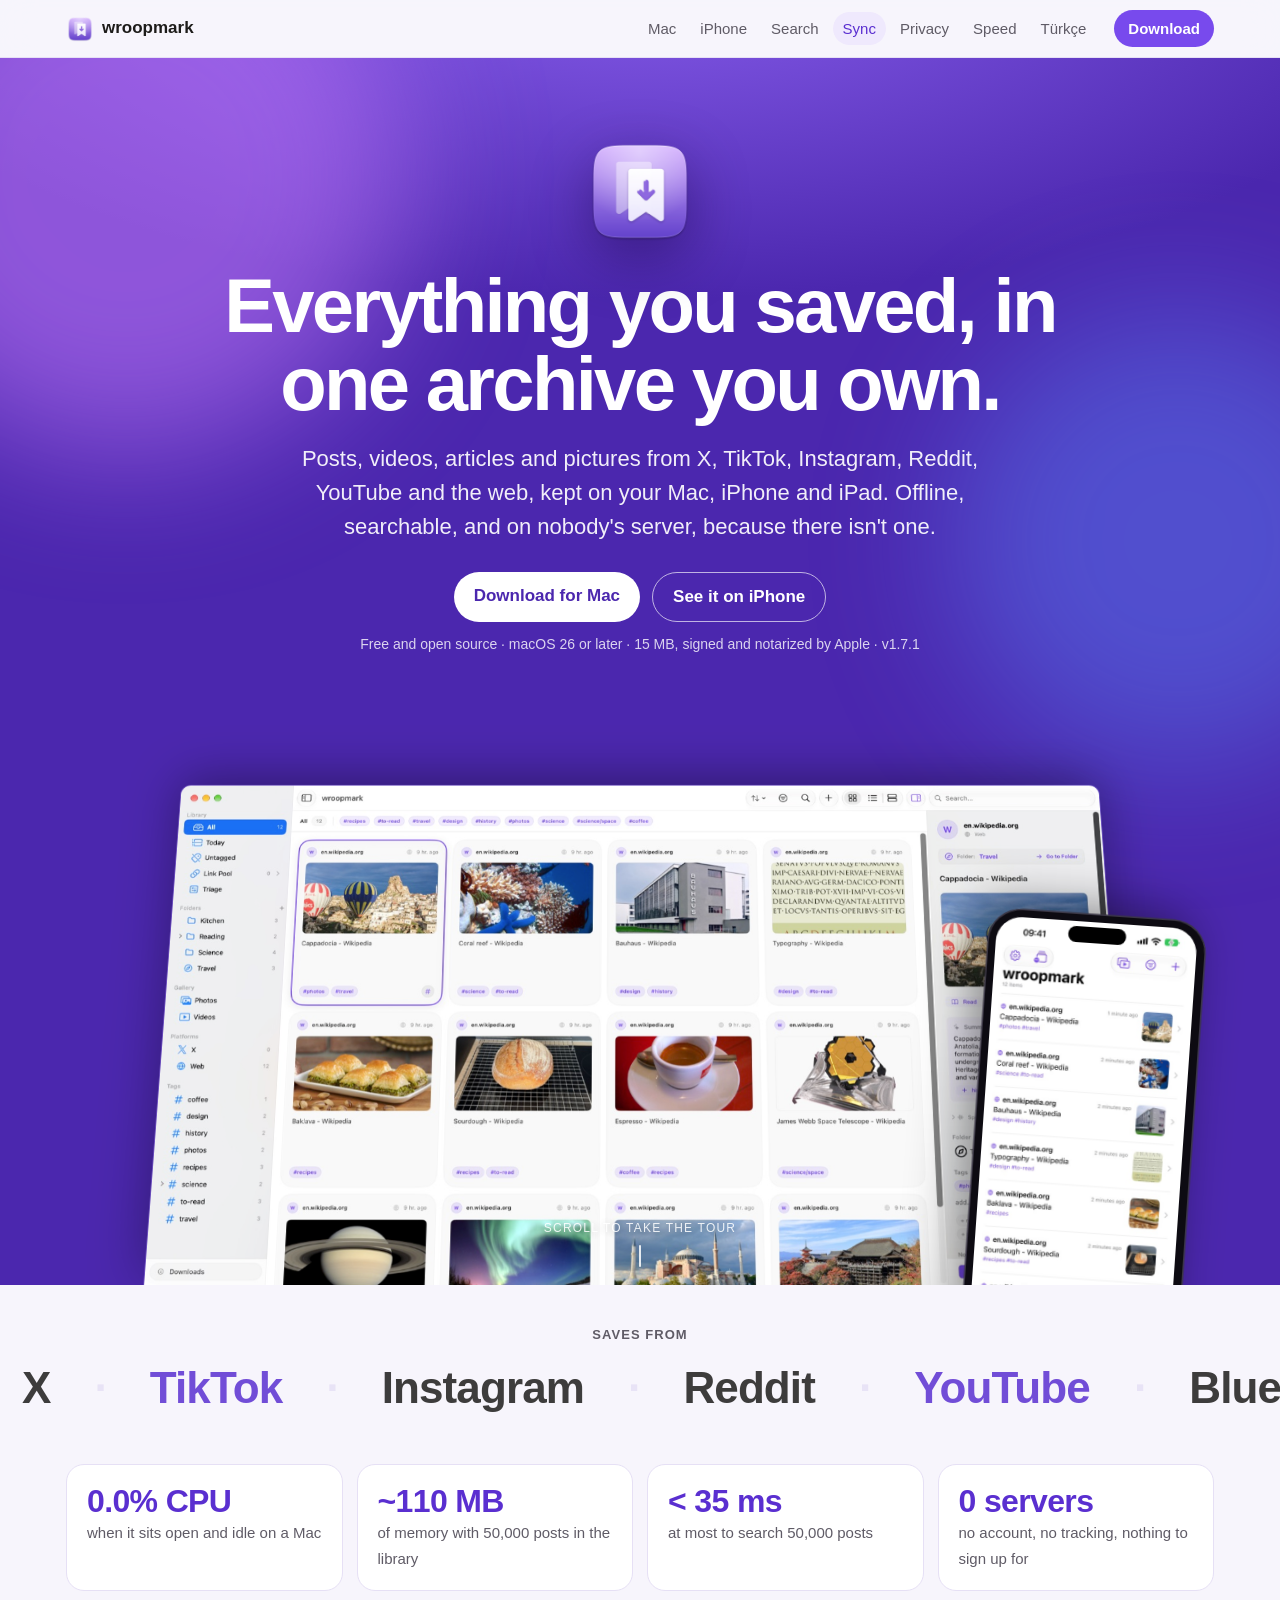
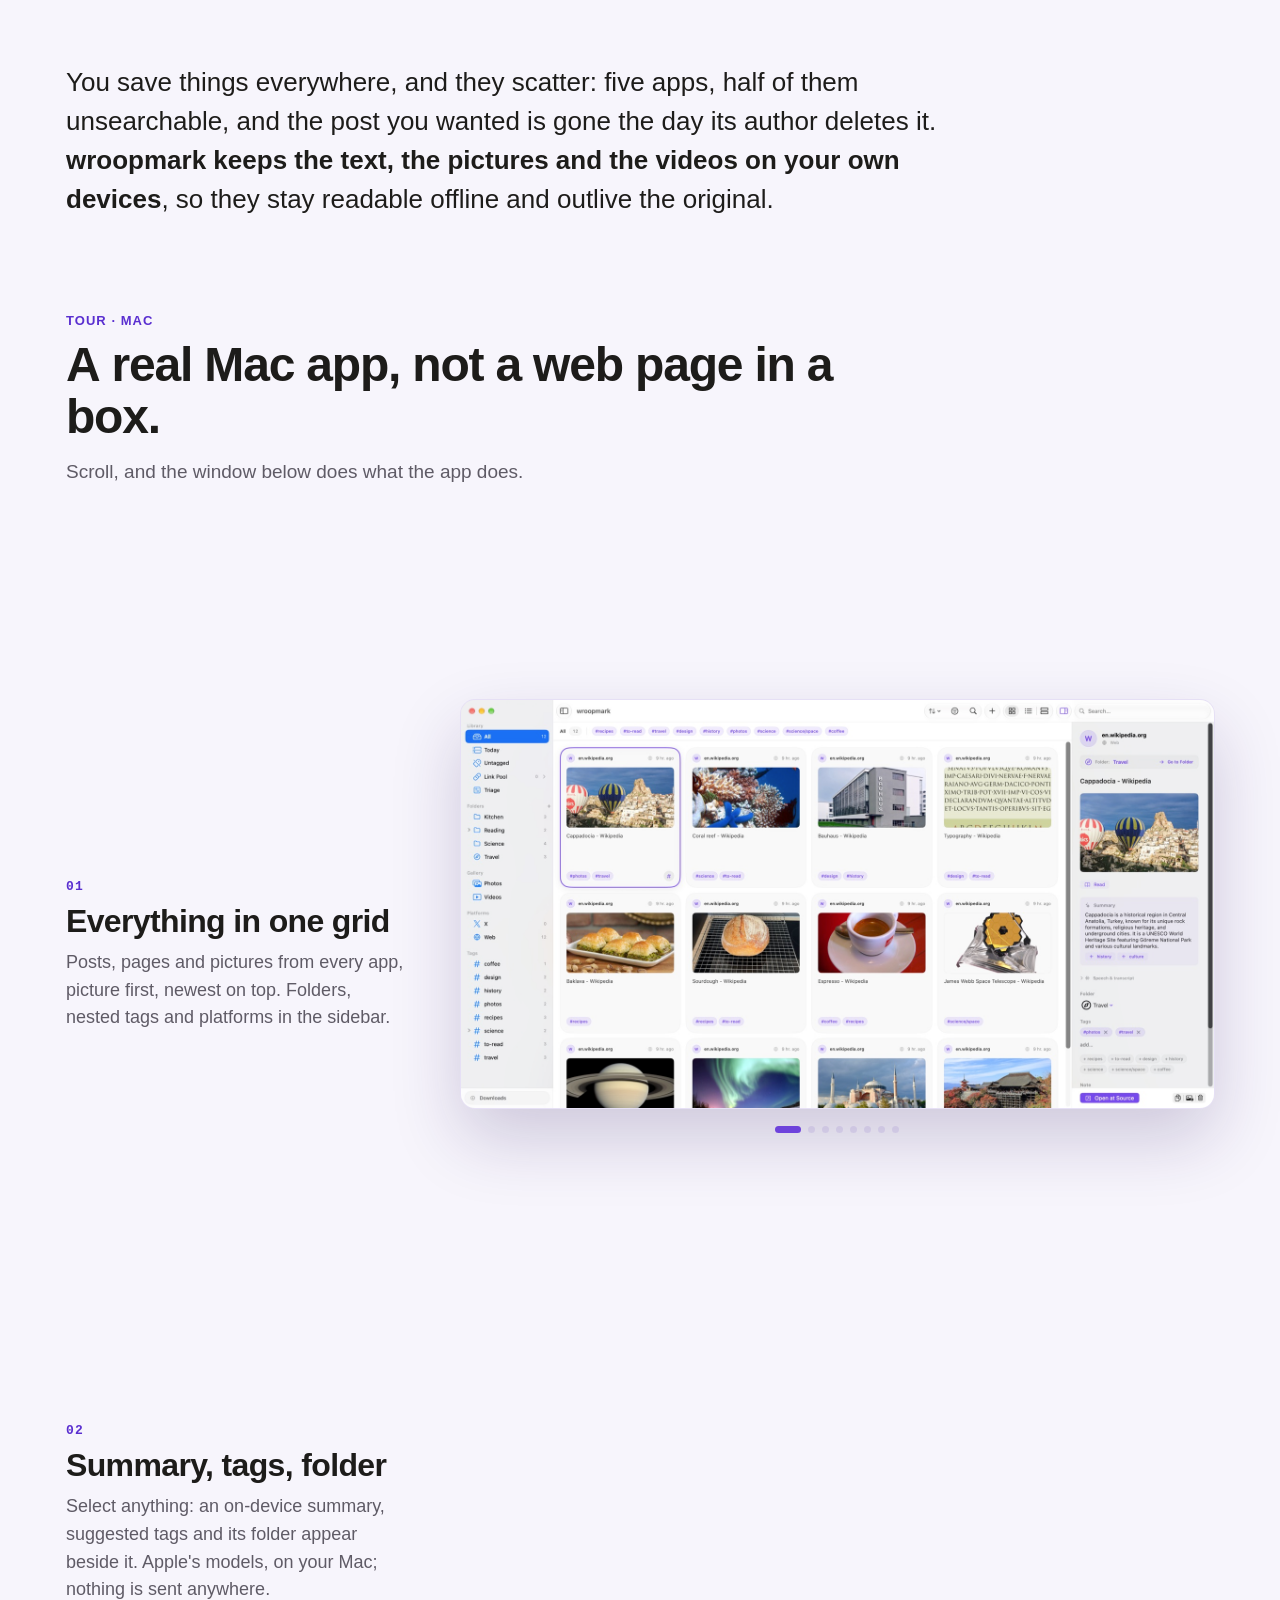
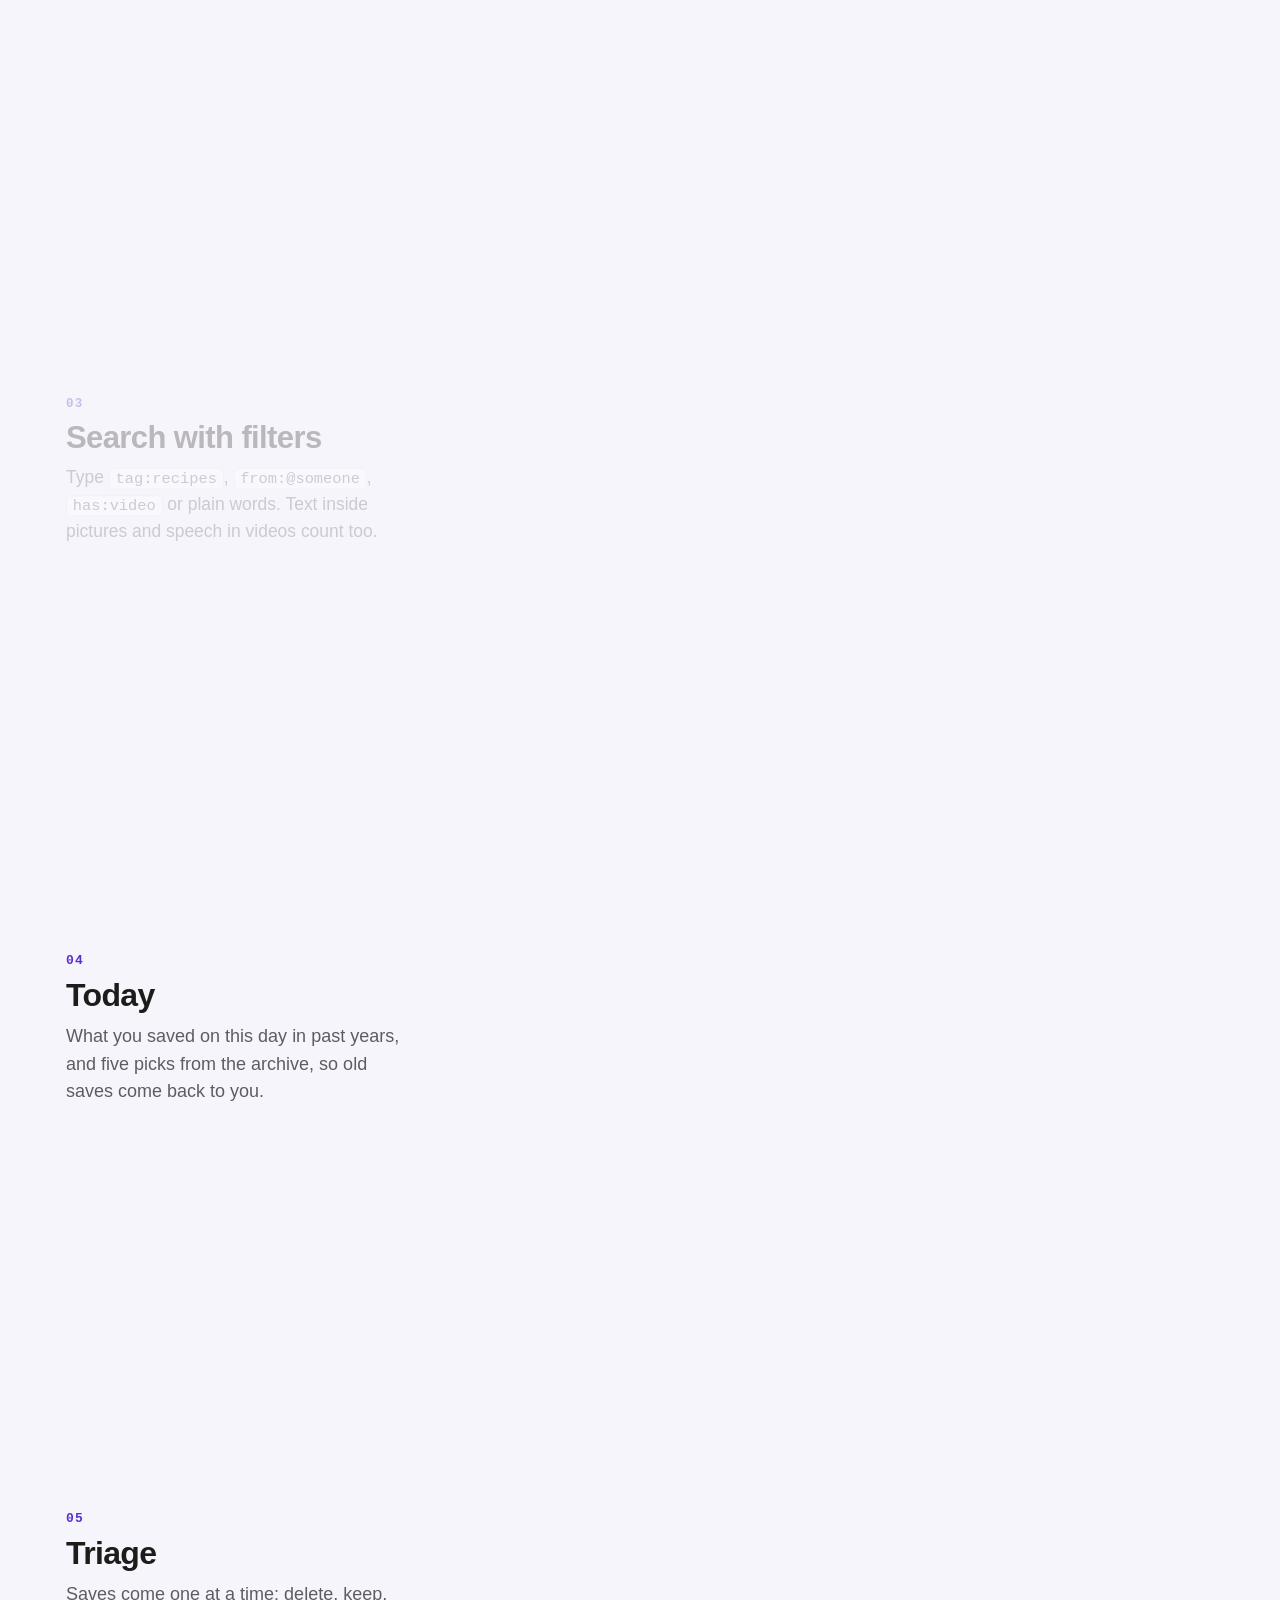
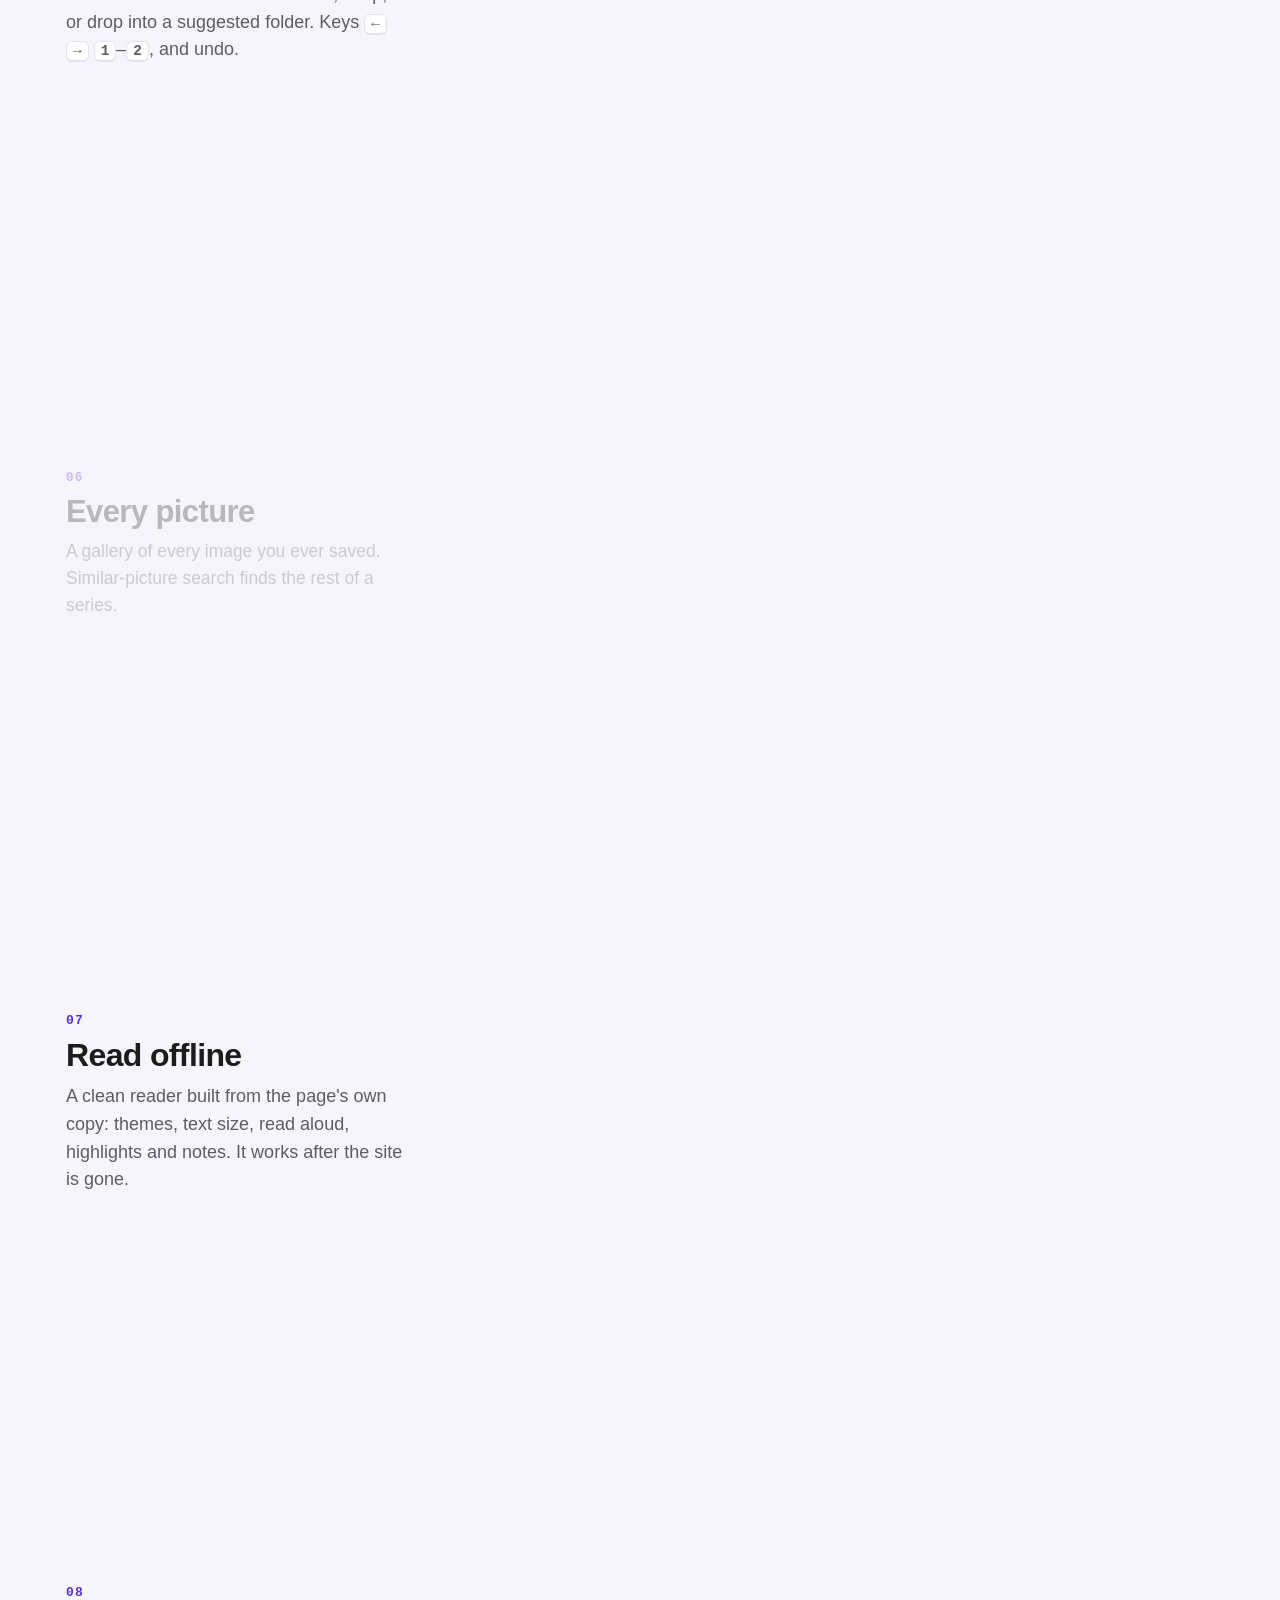
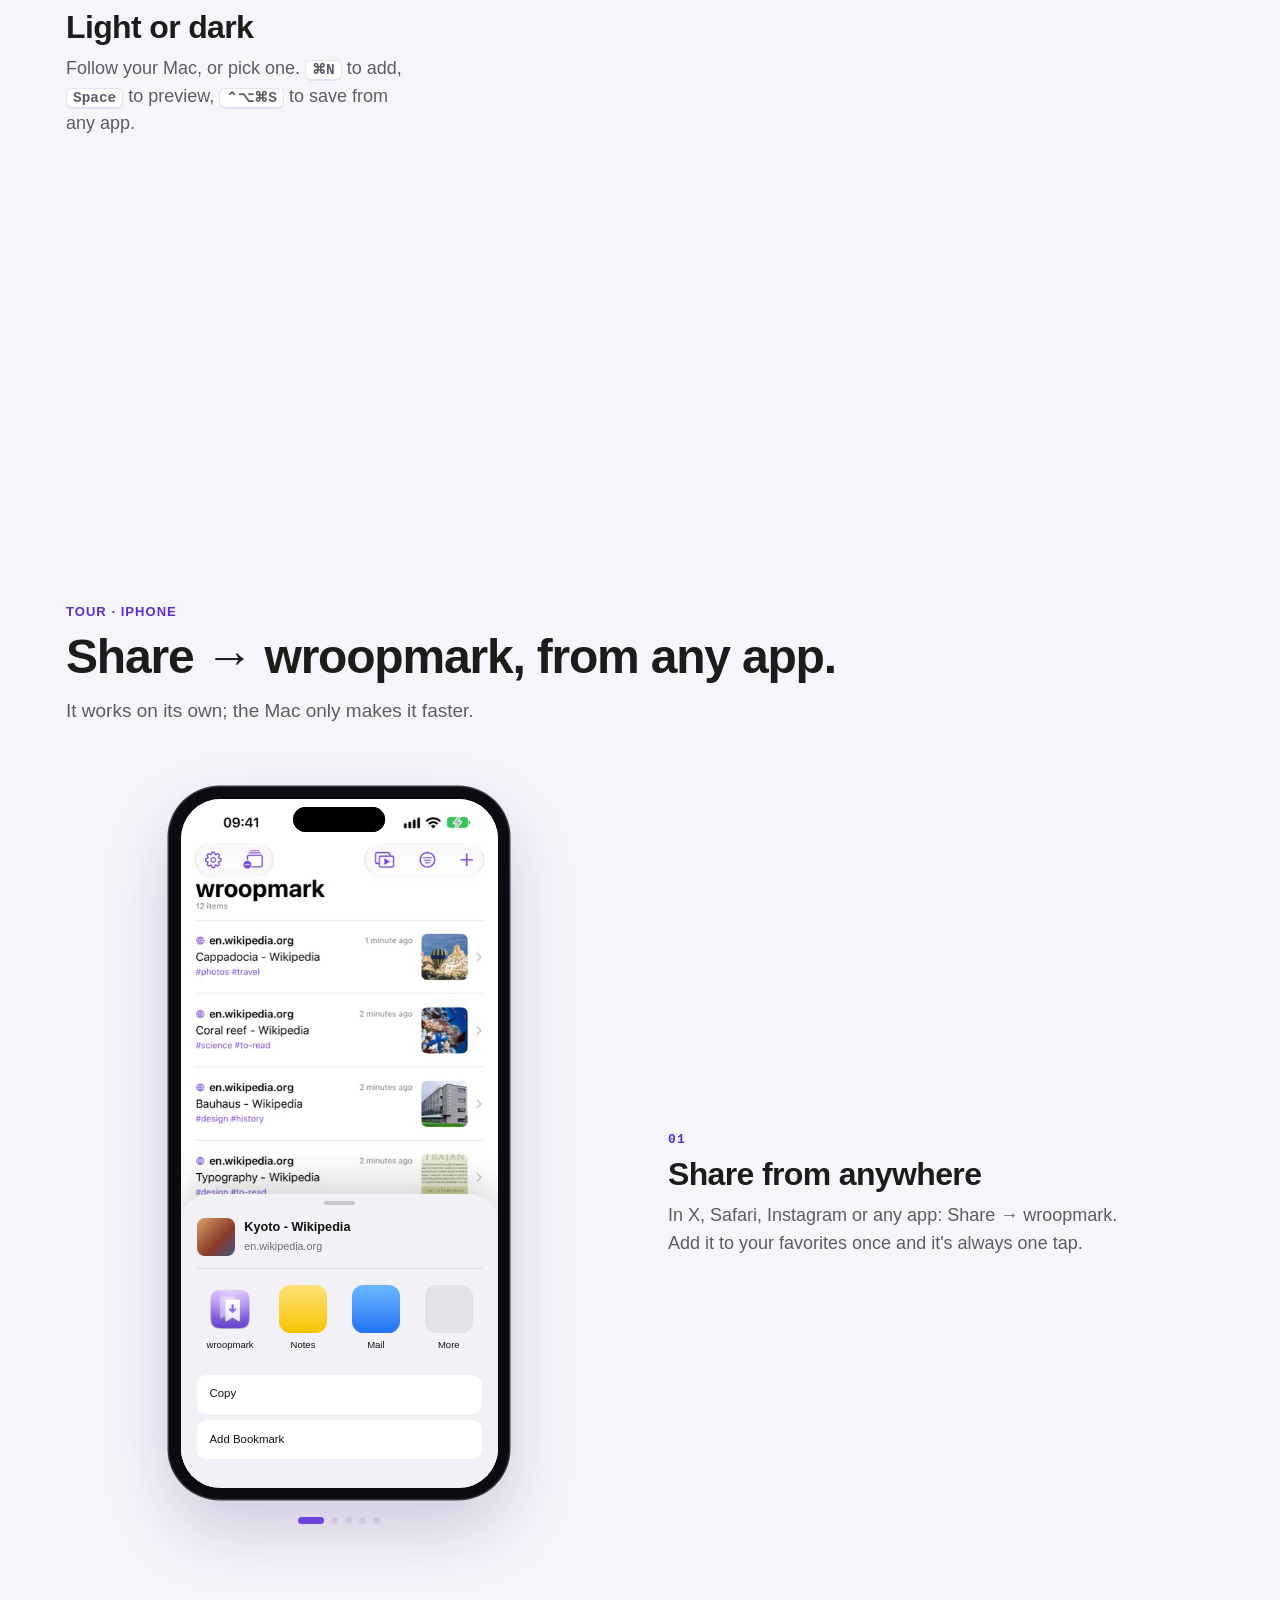
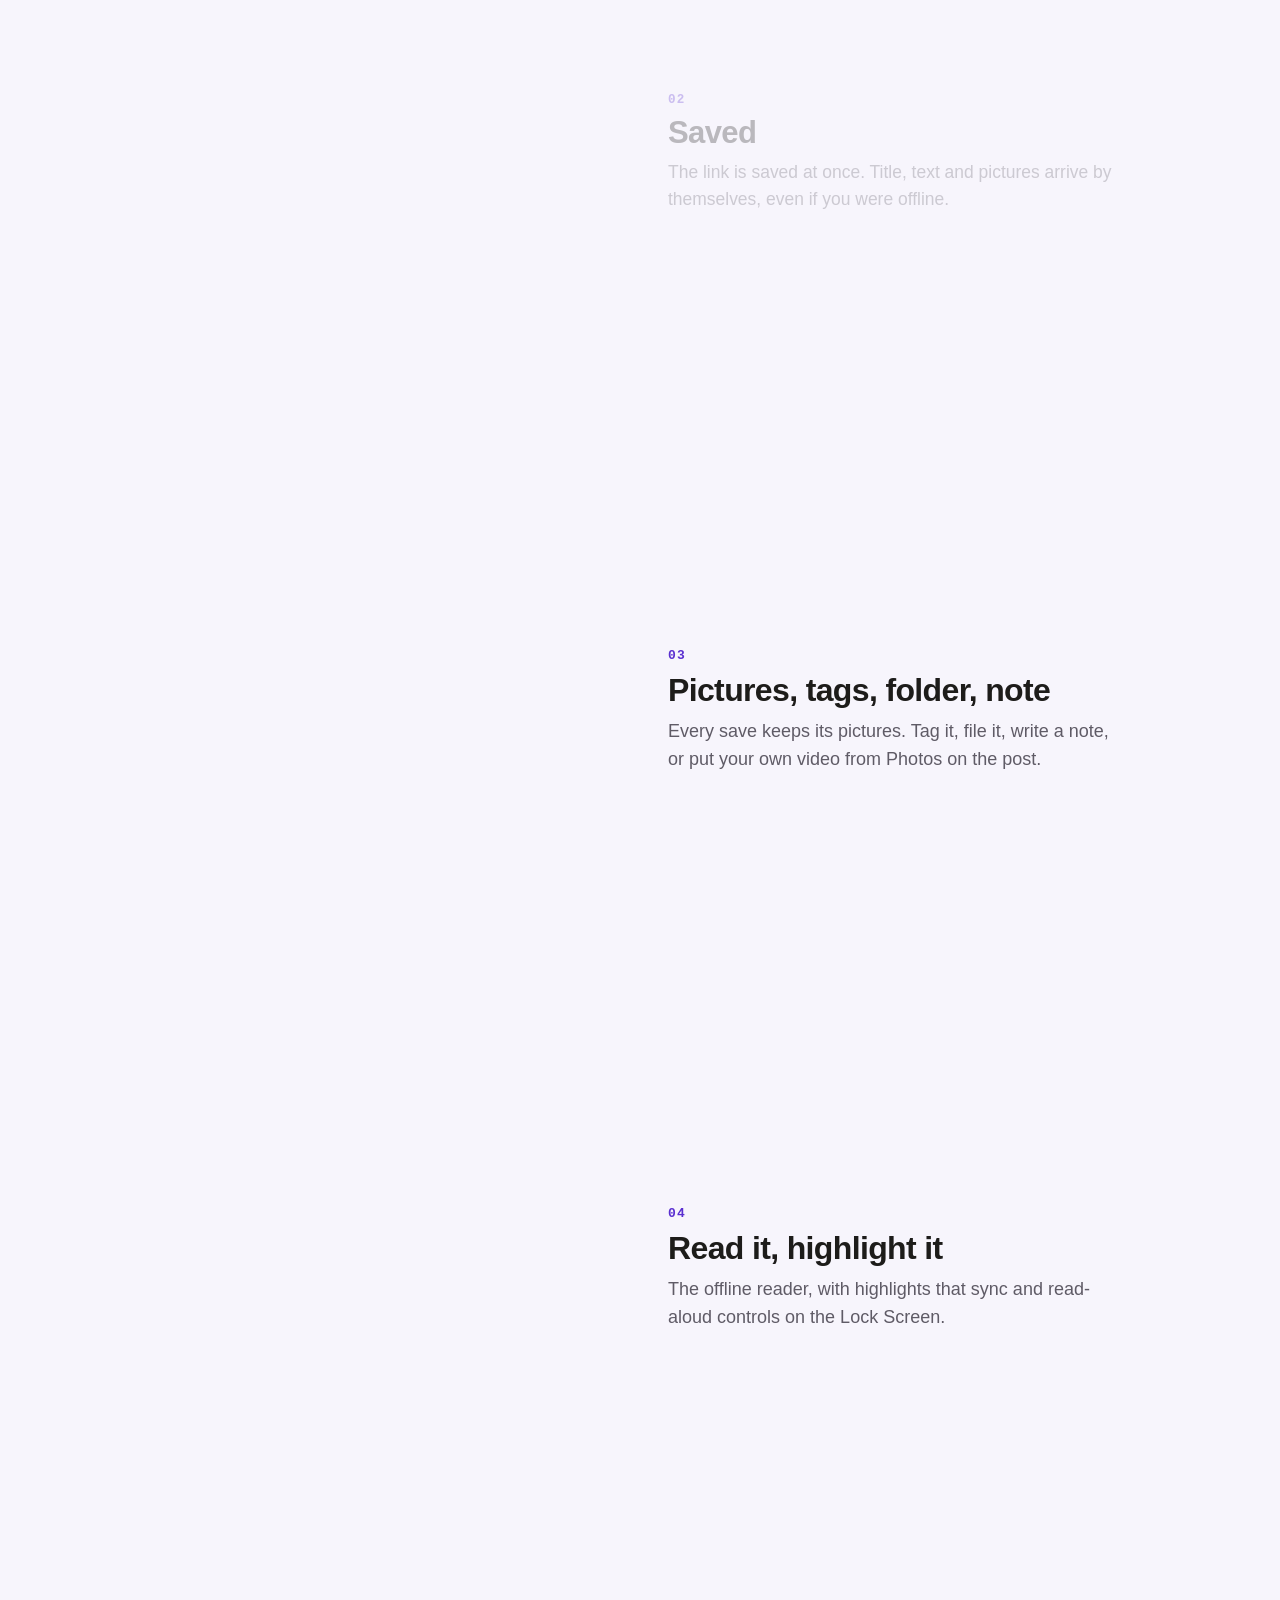
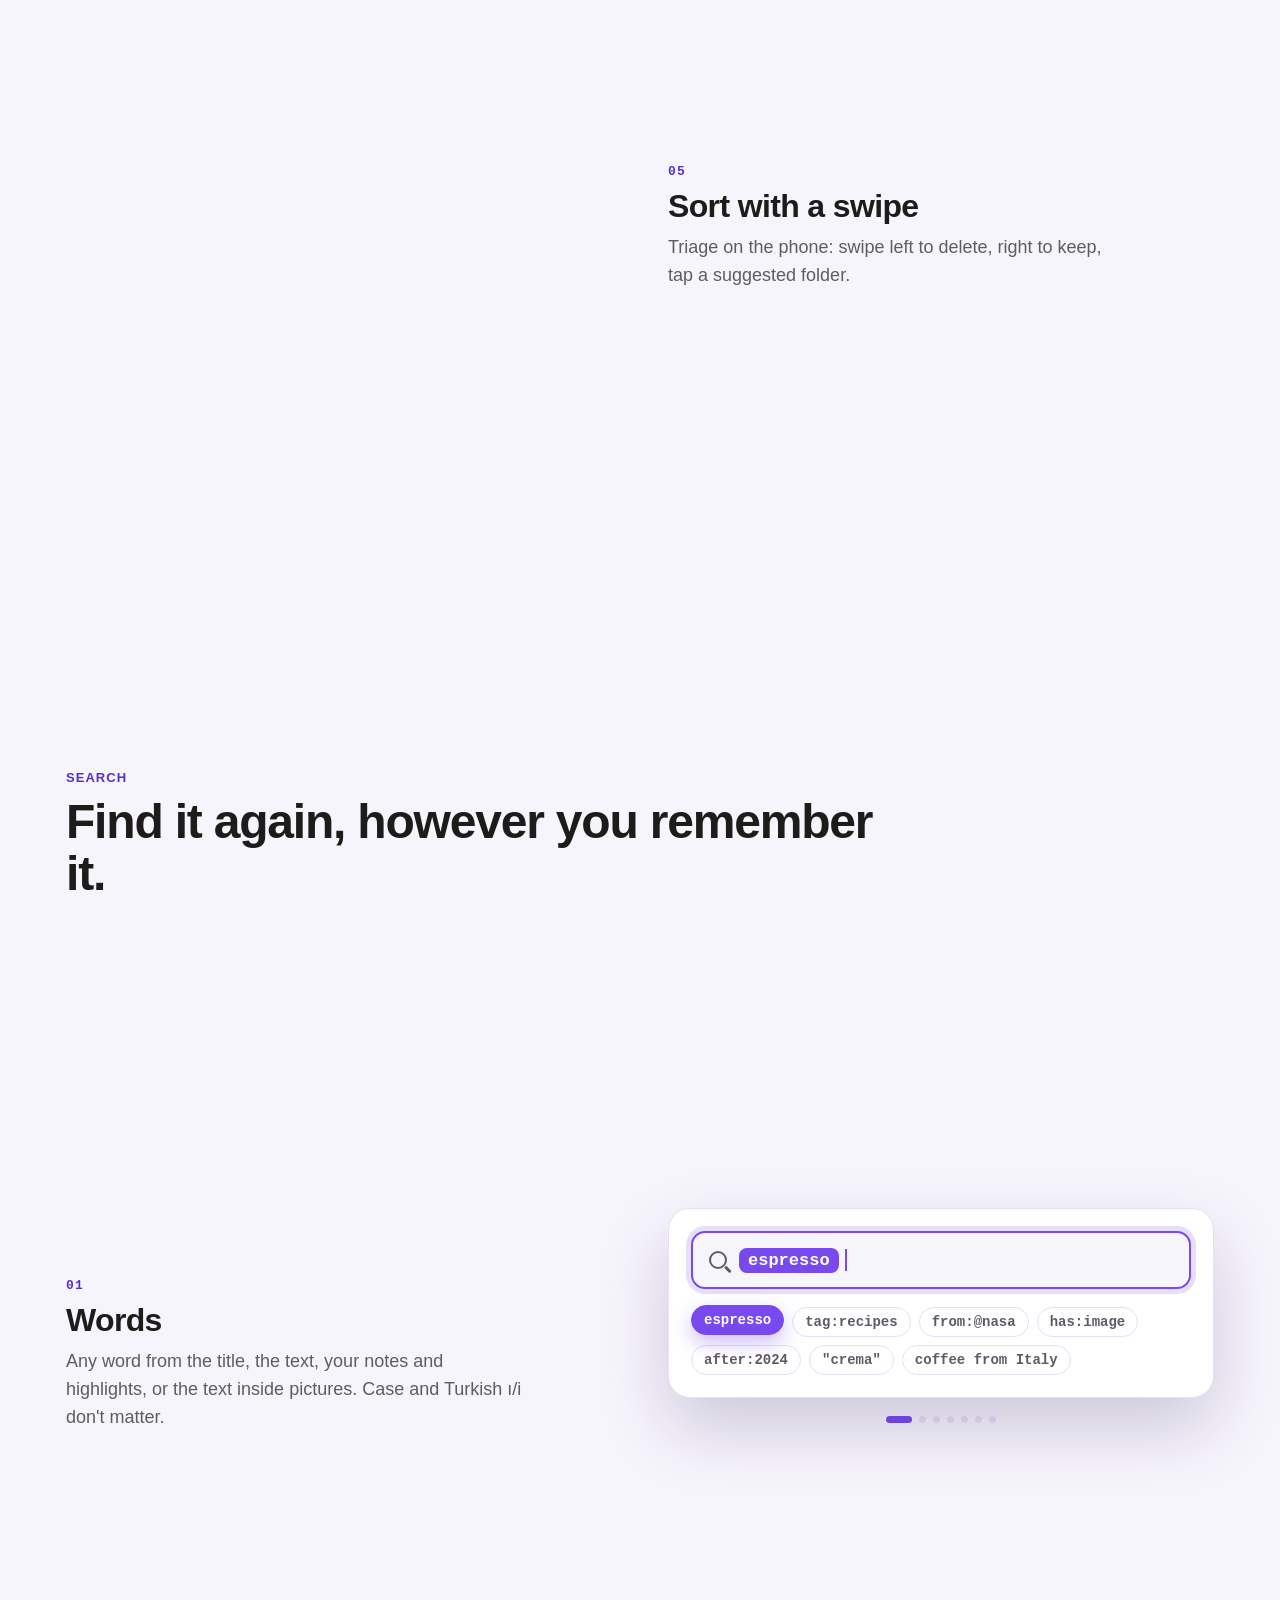
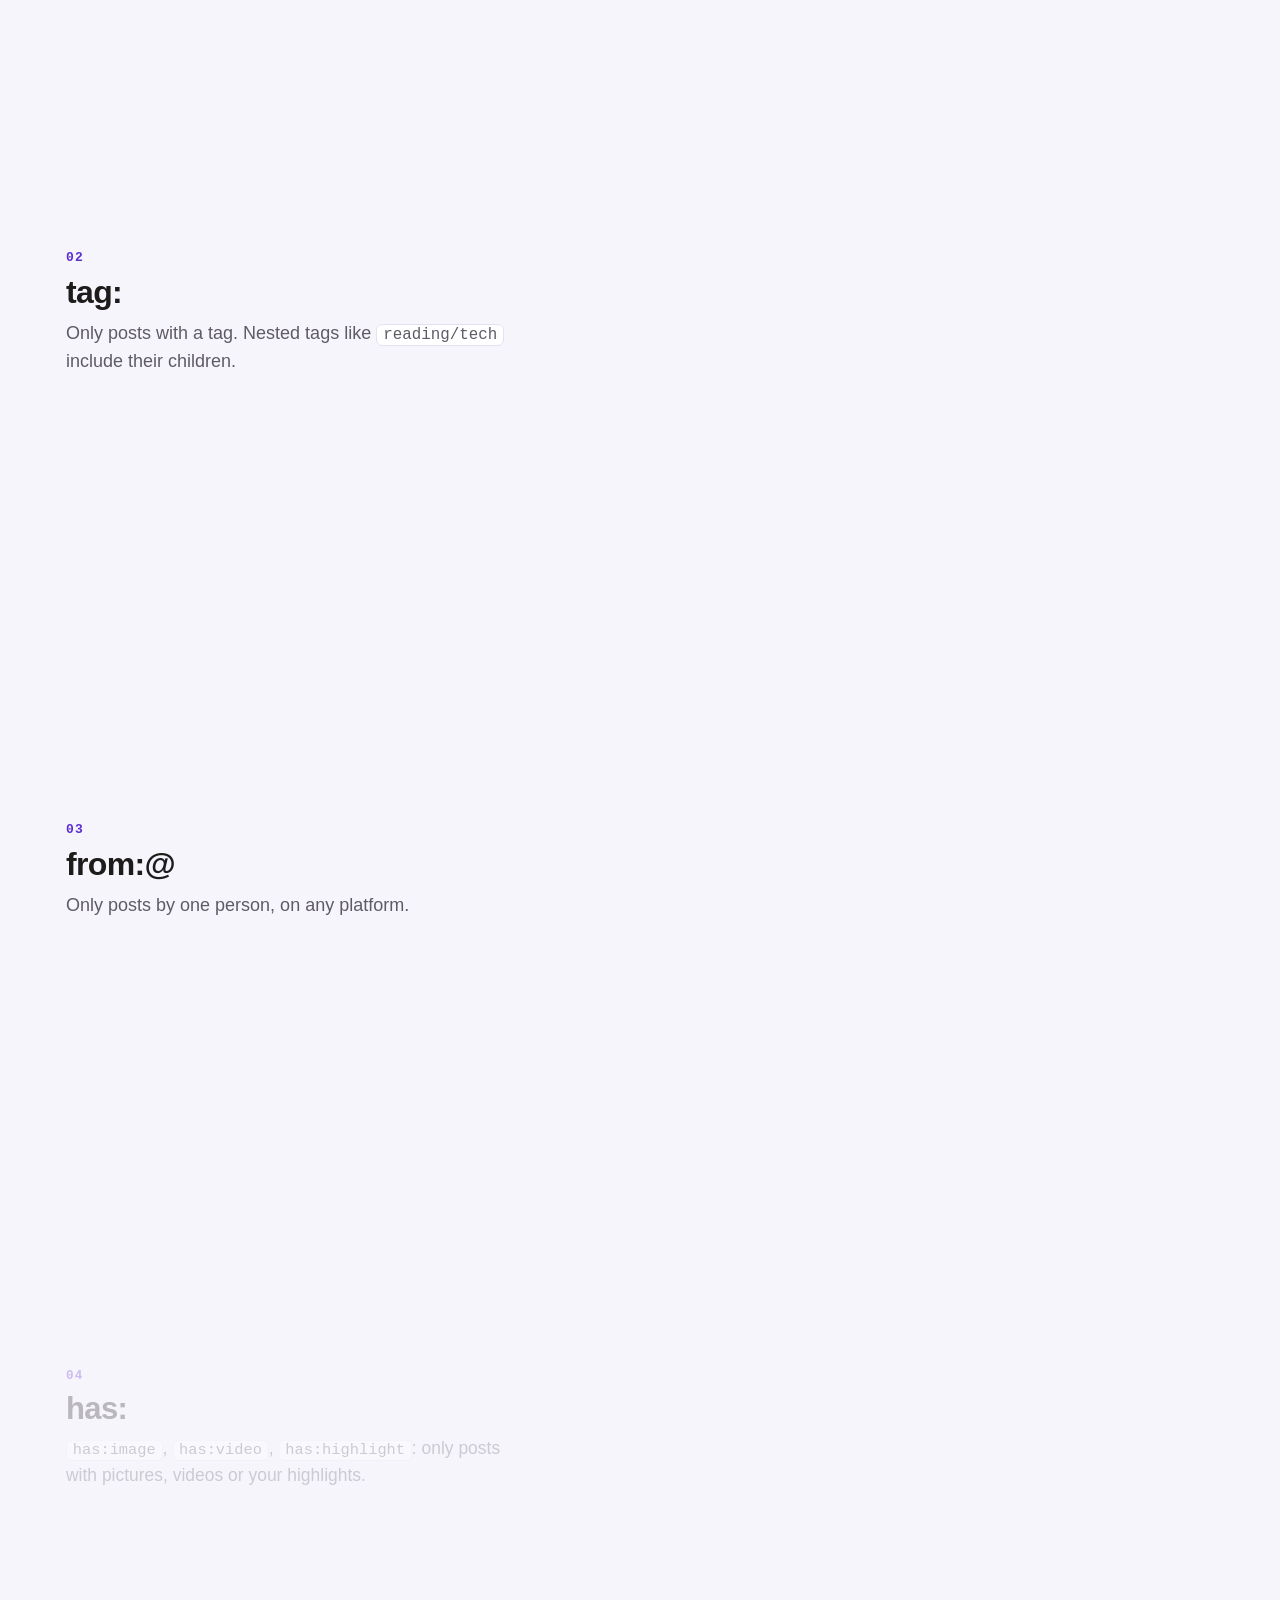
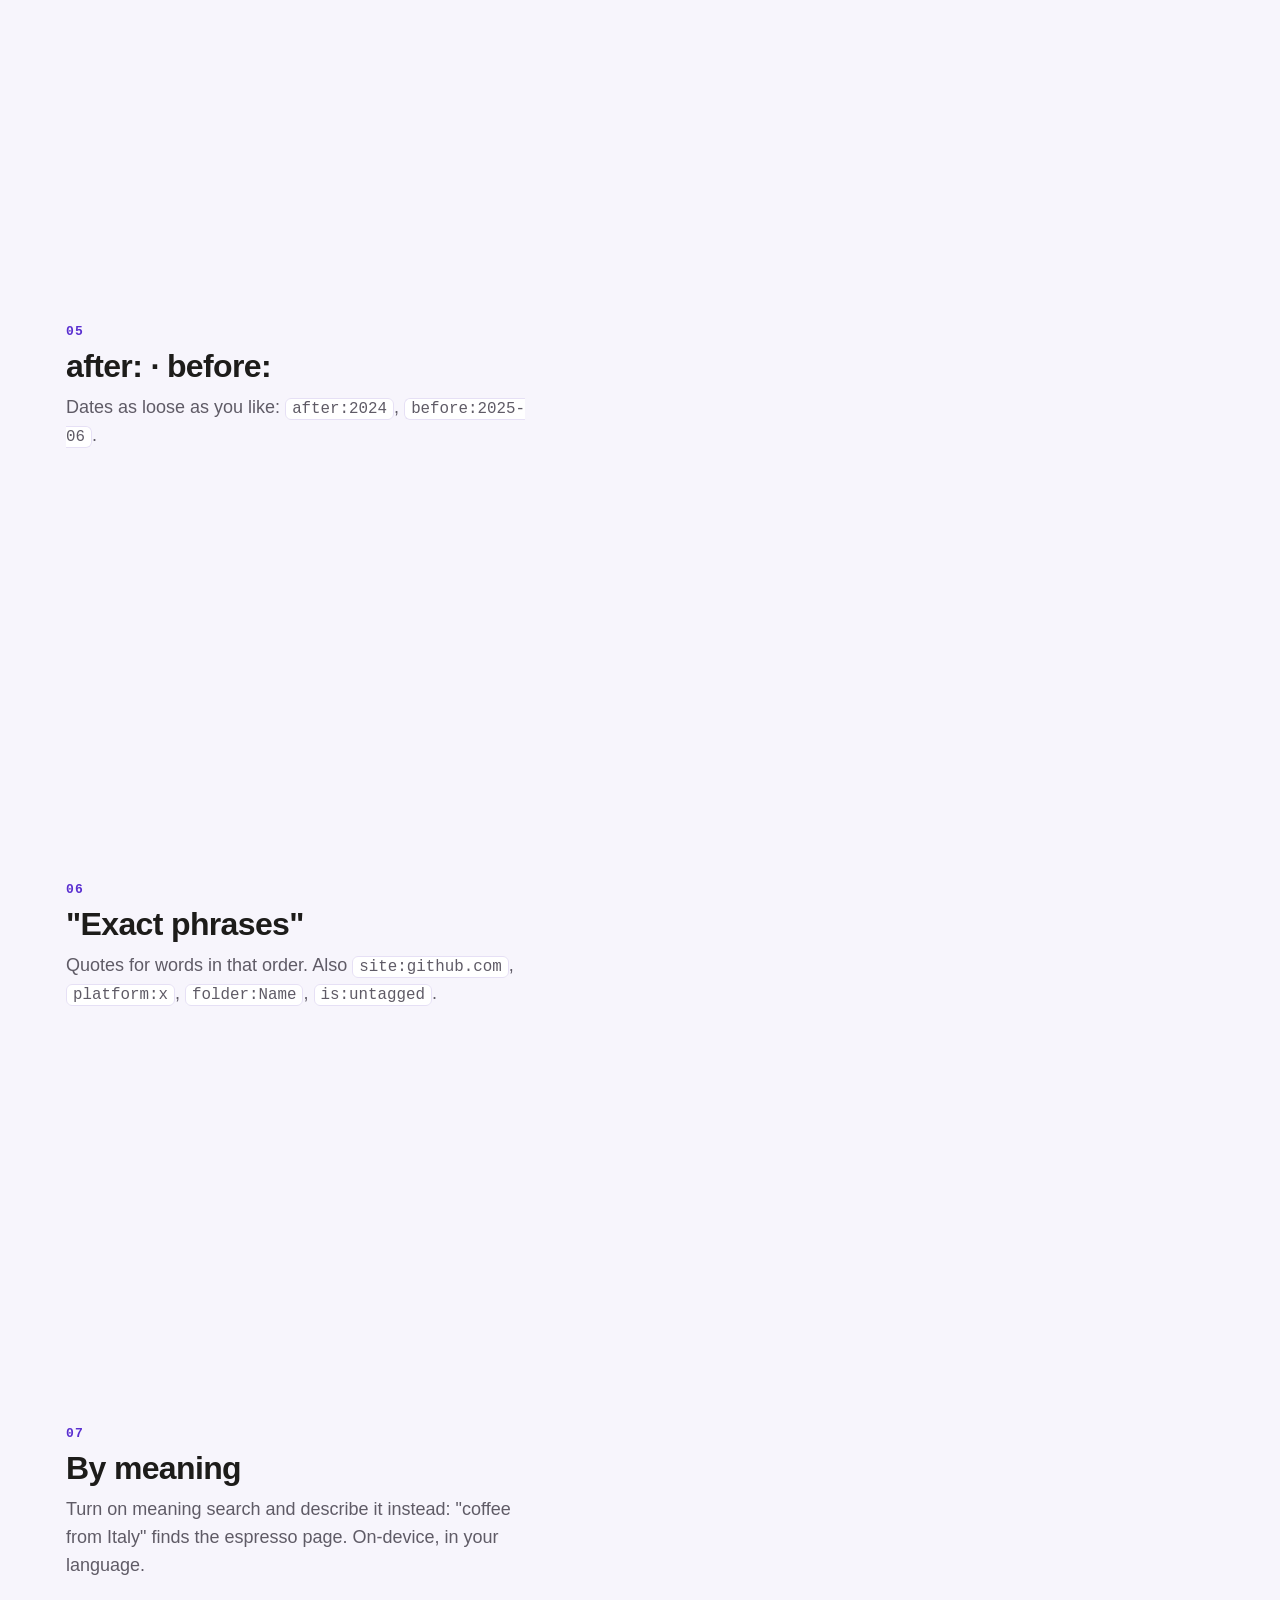
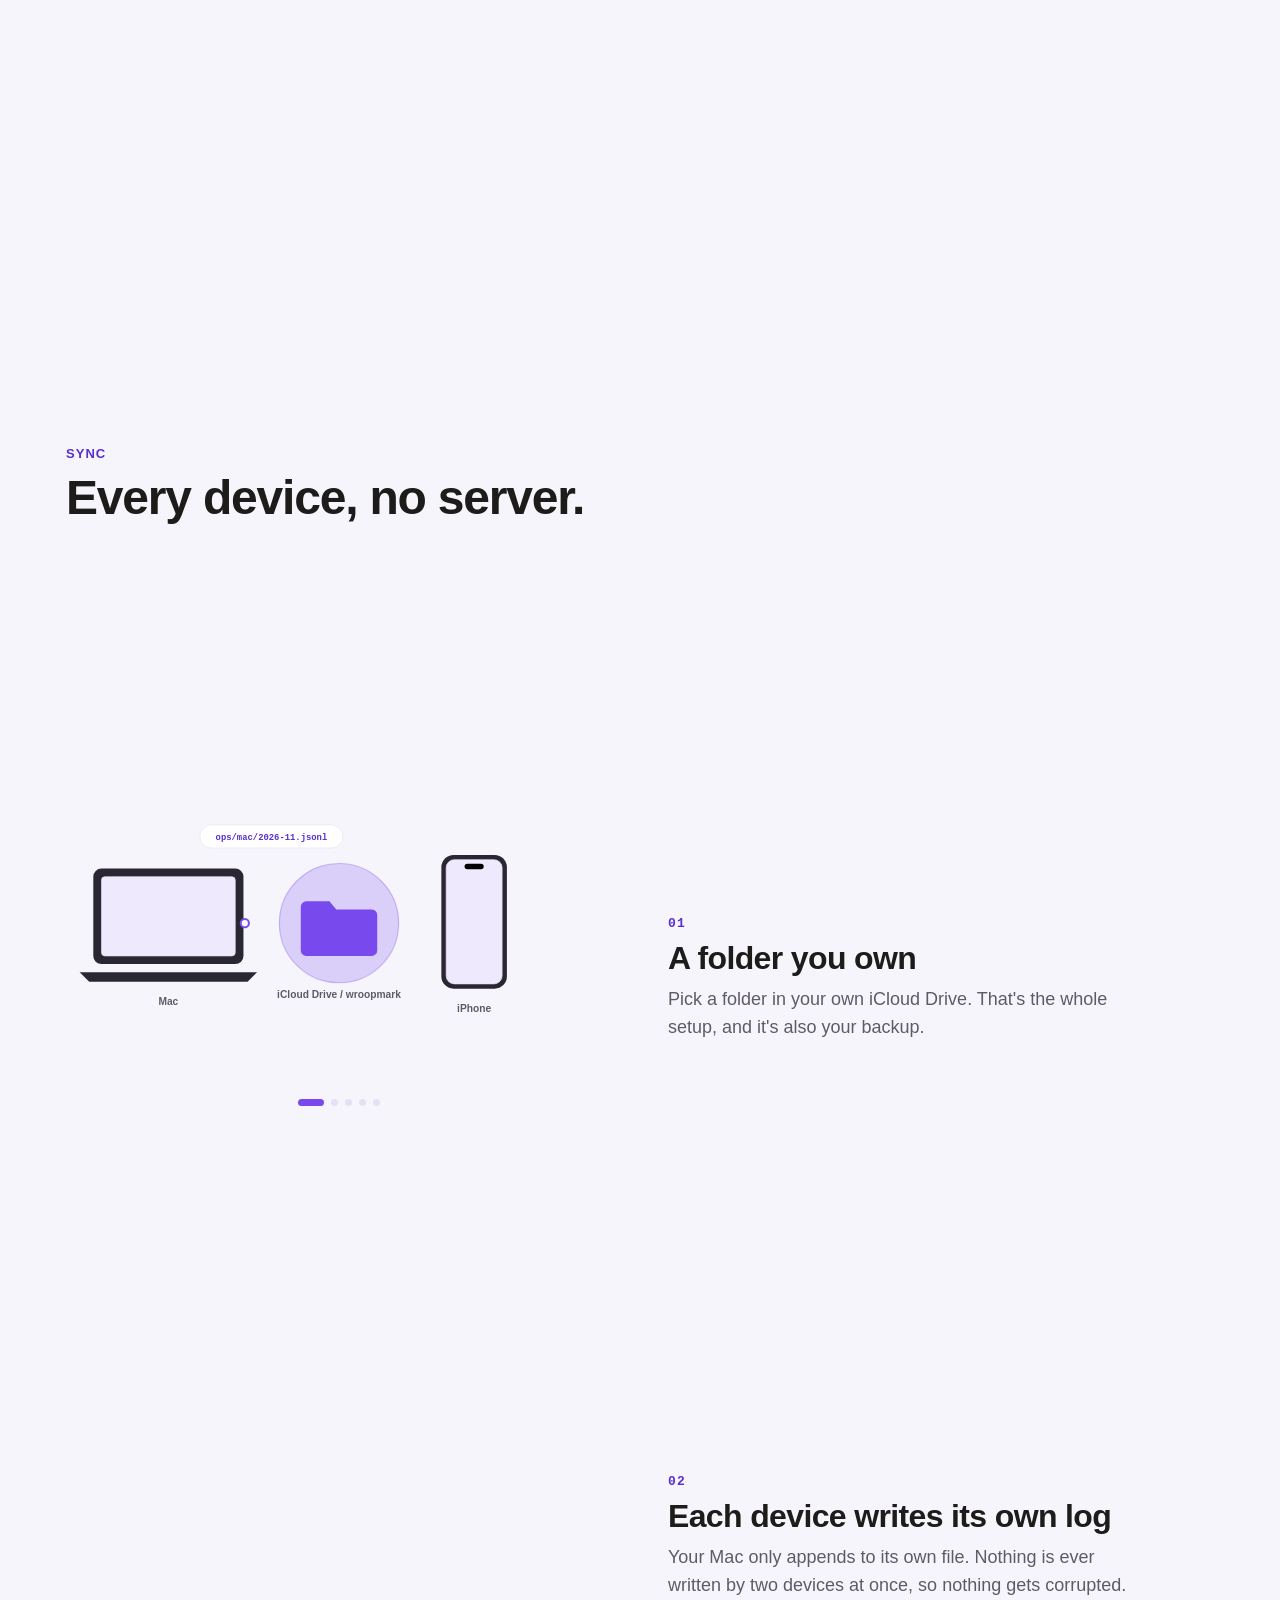
==== commit 5239a878: "Site: the Mac tour stays sharp when it zooms in The tour zooms the Mac screenshots up to 2×, which o" ====
--- a/docs/index.html
+++ b/docs/index.html
@@ -88,7 +88,7 @@
     <p class="cta-note">Free and open source · macOS 26 or later · 15 MB, signed and notarized by Apple · v1.7.1</p>
   </div>
   <div class="stage">
-    <img class="mac" src="images/en-mac-1-library.jpg" width="1600" height="867" alt="wroopmark on Mac: saved pages in a grid, and the selected item&#x27;s summary, folder and tags">
+    <img class="mac" src="images/en-mac-1-library.jpg" srcset="images/en-mac-1-library.jpg 1600w, images/en-mac-1-library-3200.jpg 3200w" sizes="(max-width: 1100px) 100vw, 1080px" width="1600" height="867" alt="wroopmark on Mac: saved pages in a grid, and the selected item&#x27;s summary, folder and tags">
     <div class="iphone phone"><div class="screen"><img src="images/en-screen-1-list.jpg" width="460" height="1000" alt="wroopmark on iPhone: the library list"></div></div>
   </div>
   <p class="hint" aria-hidden="true">Scroll to take the tour<i></i></p>
@@ -121,12 +121,12 @@
       <div class="stage-col"><div class="sticky">
         <div class="device mac-device">
           <div class="zoomer">
-            <img class="layer" data-layer="library" src="images/en-mac-1-library.jpg" width="1600" height="867" alt="" decoding="async">
-            <img class="layer" data-layer="search" src="images/en-mac-4-search.jpg" width="1600" height="867" alt="" loading="lazy" decoding="async">
-            <img class="layer" data-layer="today" src="images/en-mac-5-today.jpg" width="1600" height="867" alt="" loading="lazy" decoding="async">
-            <img class="layer" data-layer="triage" src="images/en-mac-2-triage.jpg" width="1600" height="867" alt="" loading="lazy" decoding="async">
-            <img class="layer" data-layer="gallery" src="images/en-mac-3-gallery.jpg" width="1600" height="867" alt="" loading="lazy" decoding="async">
-            <img class="layer" data-layer="reader" src="images/en-mac-6-reader.jpg" width="1600" height="867" alt="" loading="lazy" decoding="async">
+            <img class="layer" data-layer="library" src="images/en-mac-1-library.jpg" srcset="images/en-mac-1-library.jpg 1600w, images/en-mac-1-library-3200.jpg 3200w" sizes="(max-width: 860px) 170vw, 1500px" width="1600" height="867" alt="" decoding="async">
+            <img class="layer" data-layer="search" src="images/en-mac-4-search.jpg" srcset="images/en-mac-4-search.jpg 1600w, images/en-mac-4-search-3200.jpg 3200w" sizes="(max-width: 860px) 170vw, 1500px" width="1600" height="867" alt="" loading="lazy" decoding="async">
+            <img class="layer" data-layer="today" src="images/en-mac-5-today.jpg" srcset="images/en-mac-5-today.jpg 1600w, images/en-mac-5-today-3200.jpg 3200w" sizes="(max-width: 860px) 170vw, 1500px" width="1600" height="867" alt="" loading="lazy" decoding="async">
+            <img class="layer" data-layer="triage" src="images/en-mac-2-triage.jpg" srcset="images/en-mac-2-triage.jpg 1600w, images/en-mac-2-triage-3200.jpg 3200w" sizes="(max-width: 860px) 170vw, 1500px" width="1600" height="867" alt="" loading="lazy" decoding="async">
+            <img class="layer" data-layer="gallery" src="images/en-mac-3-gallery.jpg" srcset="images/en-mac-3-gallery.jpg 1600w, images/en-mac-3-gallery-3200.jpg 3200w" sizes="(max-width: 860px) 170vw, 1500px" width="1600" height="867" alt="" loading="lazy" decoding="async">
+            <img class="layer" data-layer="reader" src="images/en-mac-6-reader.jpg" srcset="images/en-mac-6-reader.jpg 1600w, images/en-mac-6-reader-3200.jpg 3200w" sizes="(max-width: 860px) 170vw, 1500px" width="1600" height="867" alt="" loading="lazy" decoding="async">
           </div>
           <img class="float" data-layer="theme" src="images/en-mac-7-theme.png" width="1200" height="910" alt="" loading="lazy" decoding="async">
         </div>
@@ -143,7 +143,7 @@
         <h3>Summary, tags, folder</h3>
         <p>Select anything: an on-device summary, suggested tags and its folder appear beside it. Apple's models, on your Mac; nothing is sent anywhere.</p>
       </article>
-      <article class="step" data-i="2" data-show="search" data-zoom="1.45" data-ox="84%" data-oy="0%">
+      <article class="step" data-i="2" data-show="search" data-zoom="1.45" data-ox="100%" data-oy="0%">
         <span class="n">03</span>
         <h3>Search with filters</h3>
         <p>Type <code>tag:recipes</code>, <code>from:@someone</code>, <code>has:video</code> or plain words. Text inside pictures and speech in videos count too.</p>
--- a/docs/site.css
+++ b/docs/site.css
@@ -109,7 +109,7 @@
 
 .device { position: relative; }
 .mac-device { width: 100%; aspect-ratio: 1600 / 867; border-radius: 14px; overflow: hidden; box-shadow: 0 0 0 1px var(--line), var(--shadow); background: #ECEAF0; }
-.zoomer { position: absolute; inset: 0; transform: scale(var(--z, 1)); transform-origin: var(--ox, 50%) var(--oy, 50%); transition: transform 1.15s var(--ease), transform-origin 1.15s var(--ease); will-change: transform; }
+.zoomer { position: absolute; inset: 0; transform: scale(var(--z, 1)); transform-origin: var(--ox, 50%) var(--oy, 50%); transition: transform 1.15s var(--ease), transform-origin 1.15s var(--ease); }
 .layer { position: absolute; inset: 0; width: 100%; height: 100%; object-fit: cover; opacity: 0; transition: opacity 0.65s ease; }
 .layer.on { opacity: 1; }
 .mac-device .float { position: absolute; left: 50%; top: 50%; width: 52%; border-radius: 12px; box-shadow: 0 0 0 1px rgba(0,0,0,0.08), 0 30px 80px rgba(20, 10, 50, 0.35); opacity: 0; transform: translate(-50%, -40%) scale(0.92); transition: opacity 0.5s ease, transform 0.8s var(--ease); pointer-events: none; }
